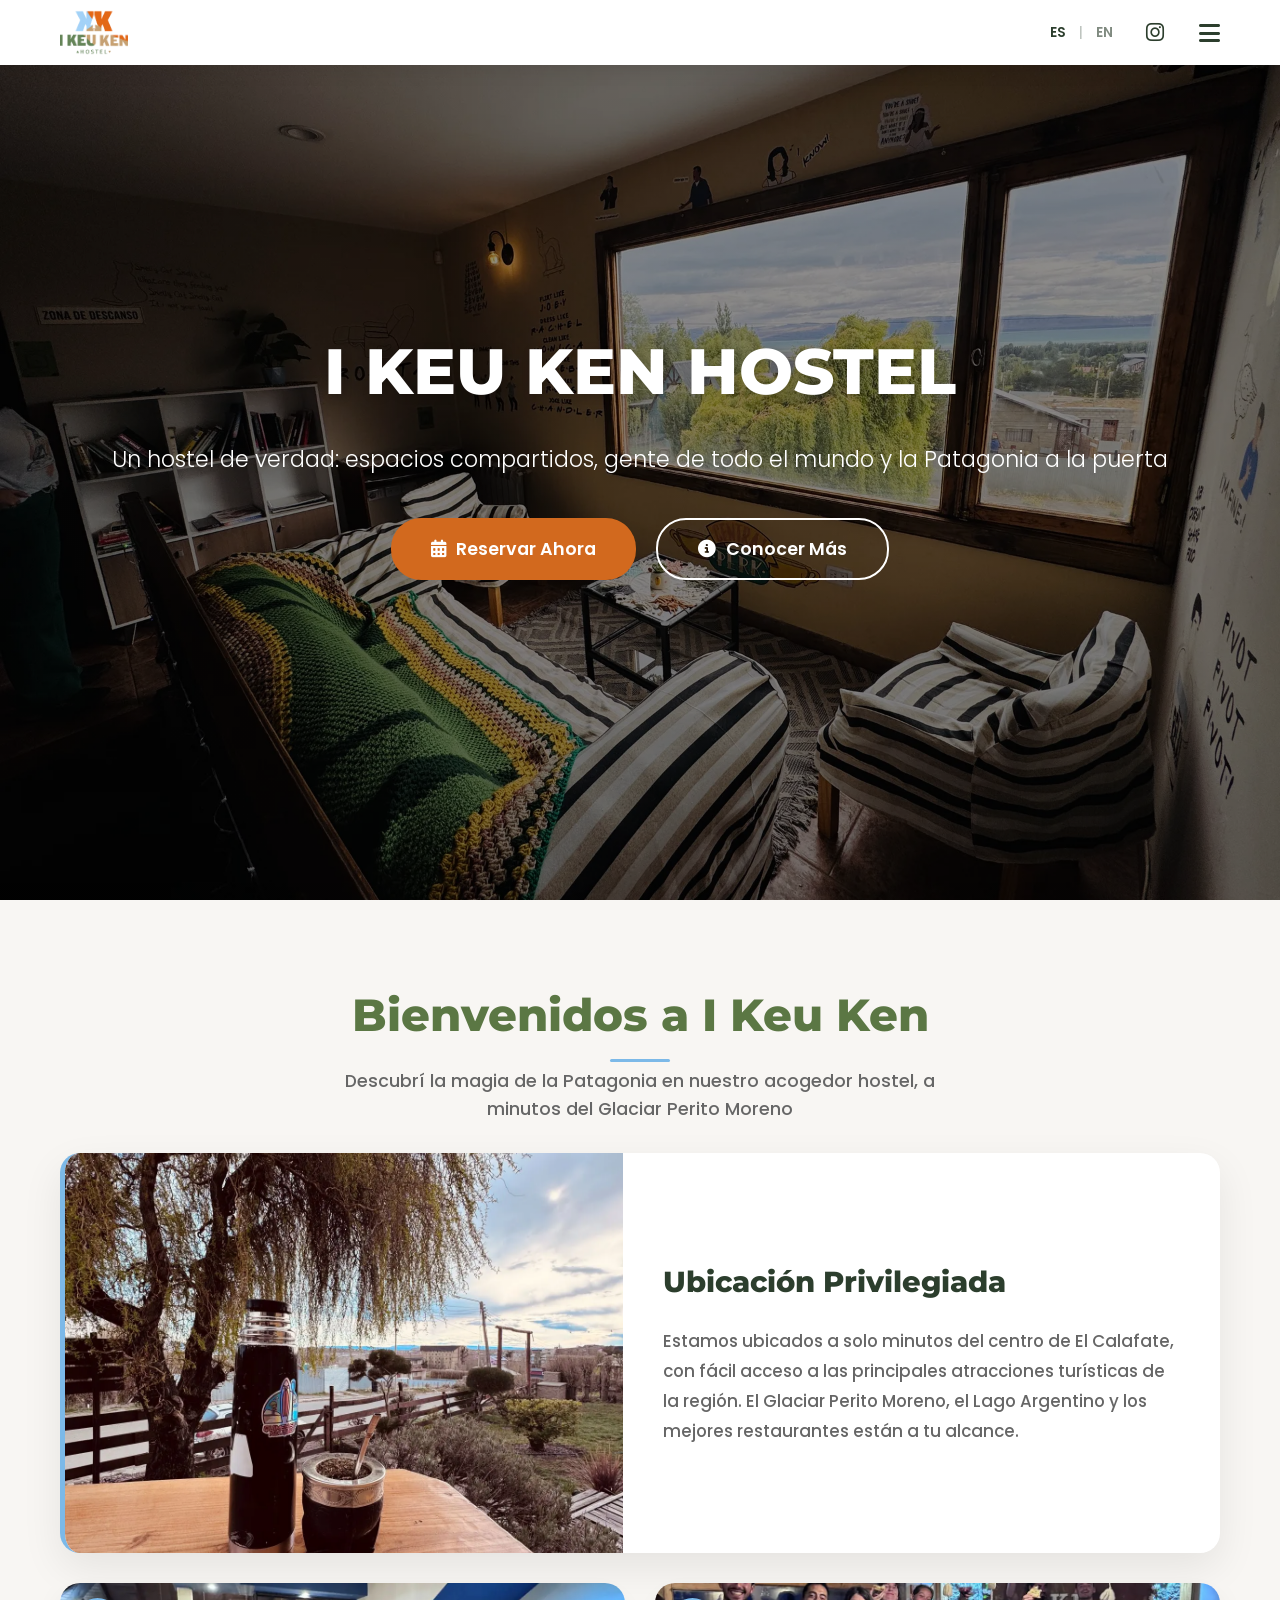
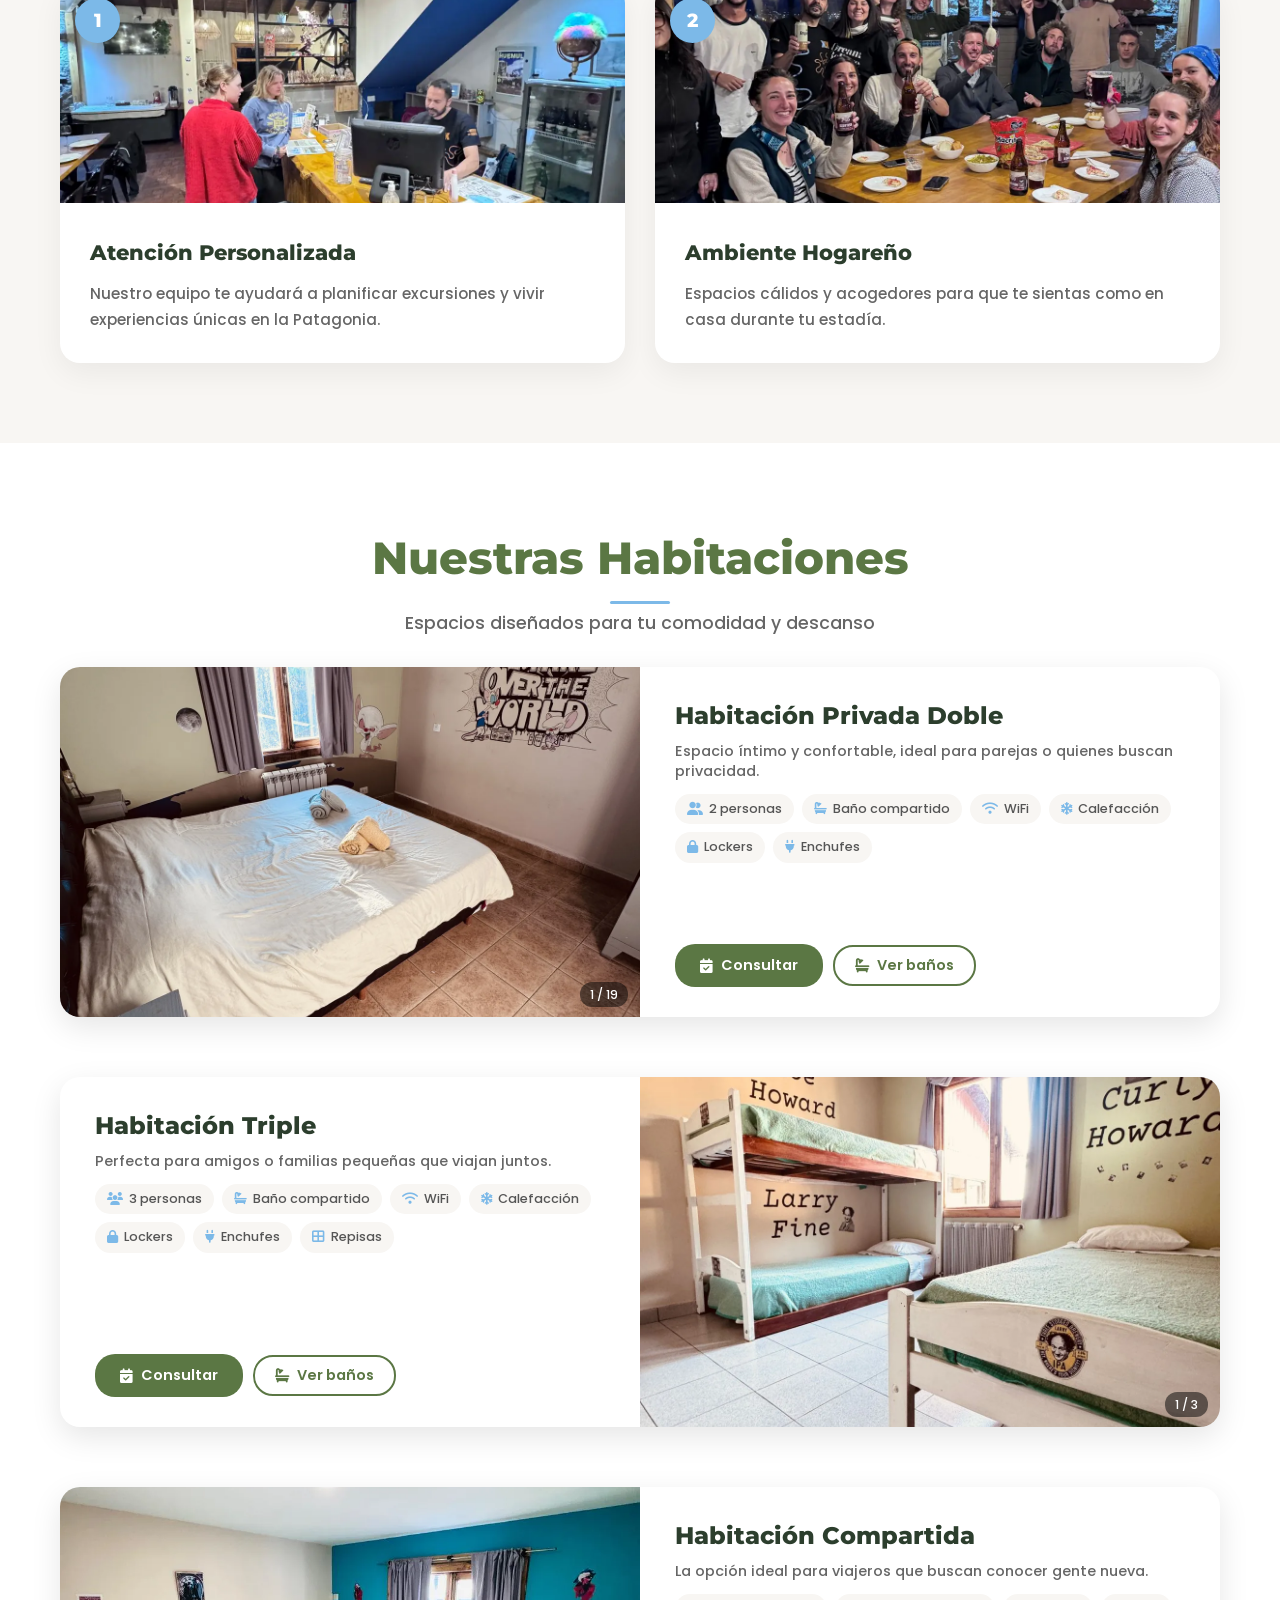
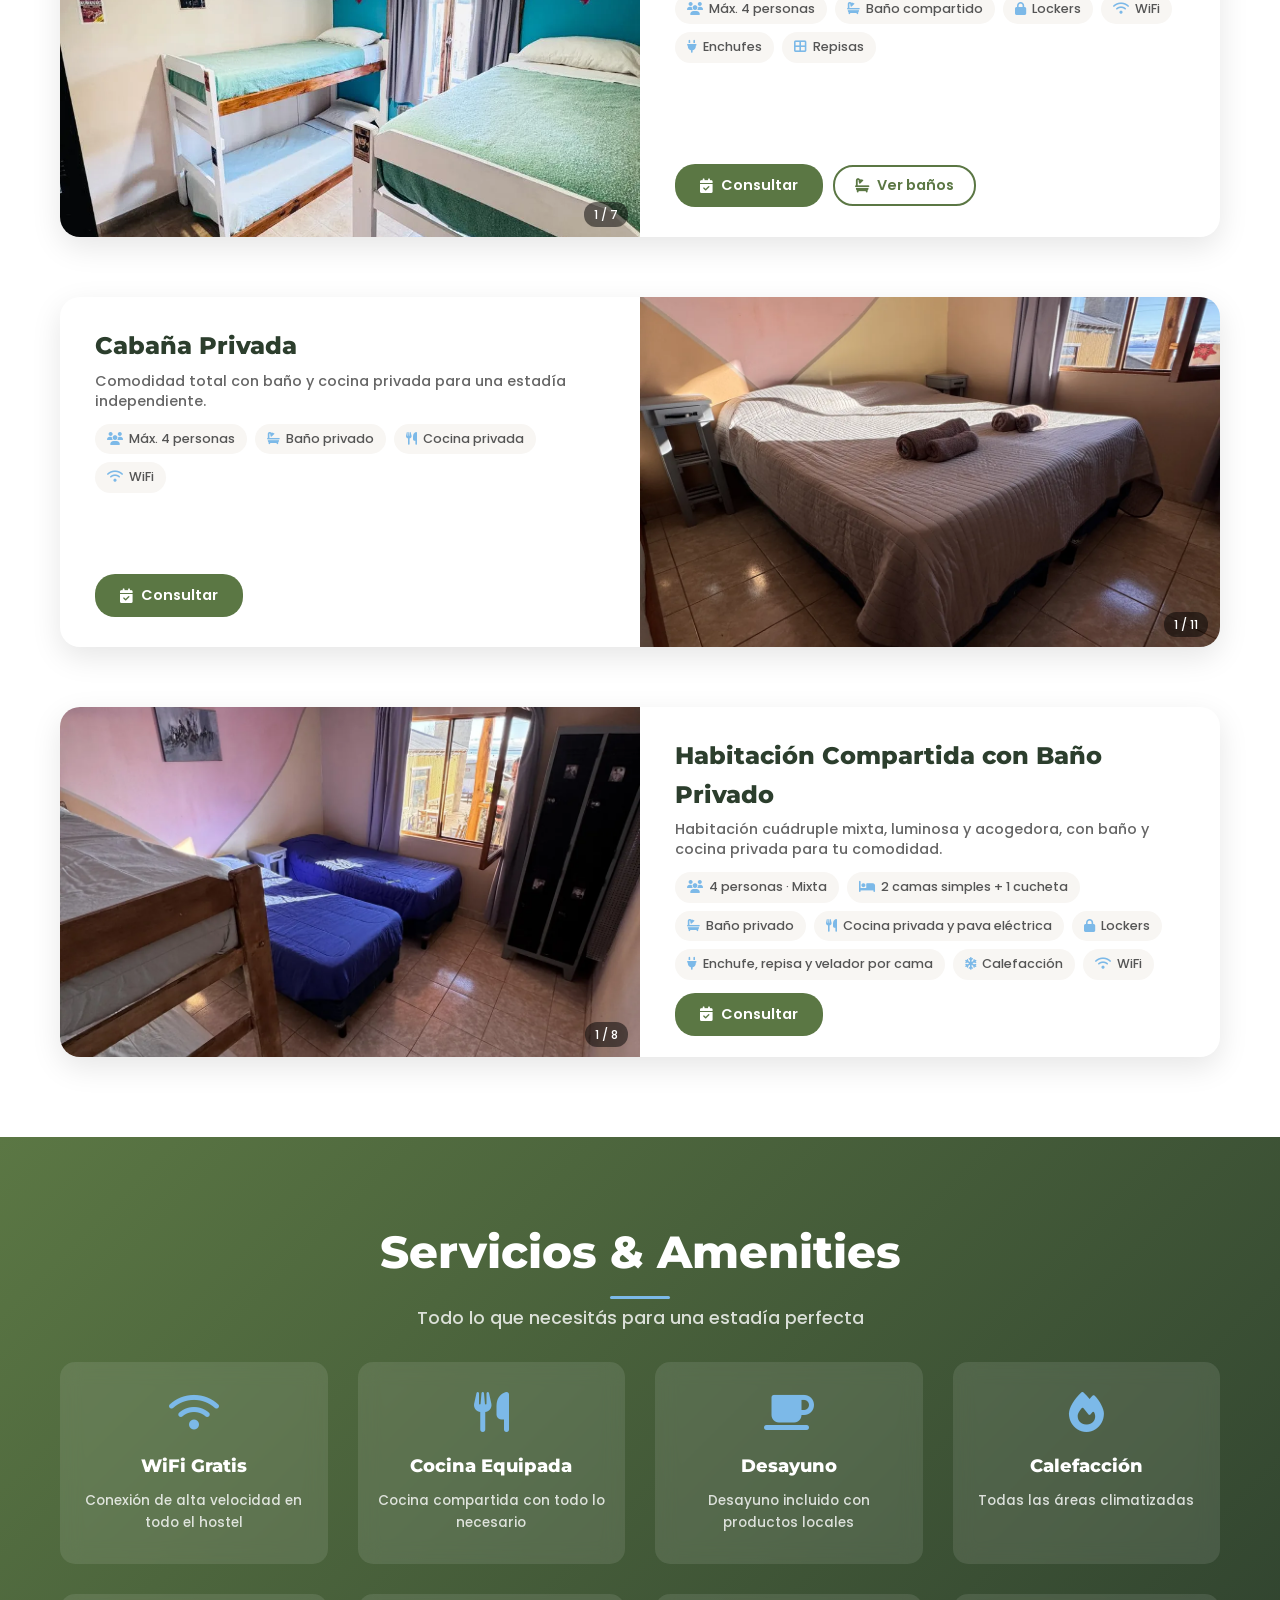
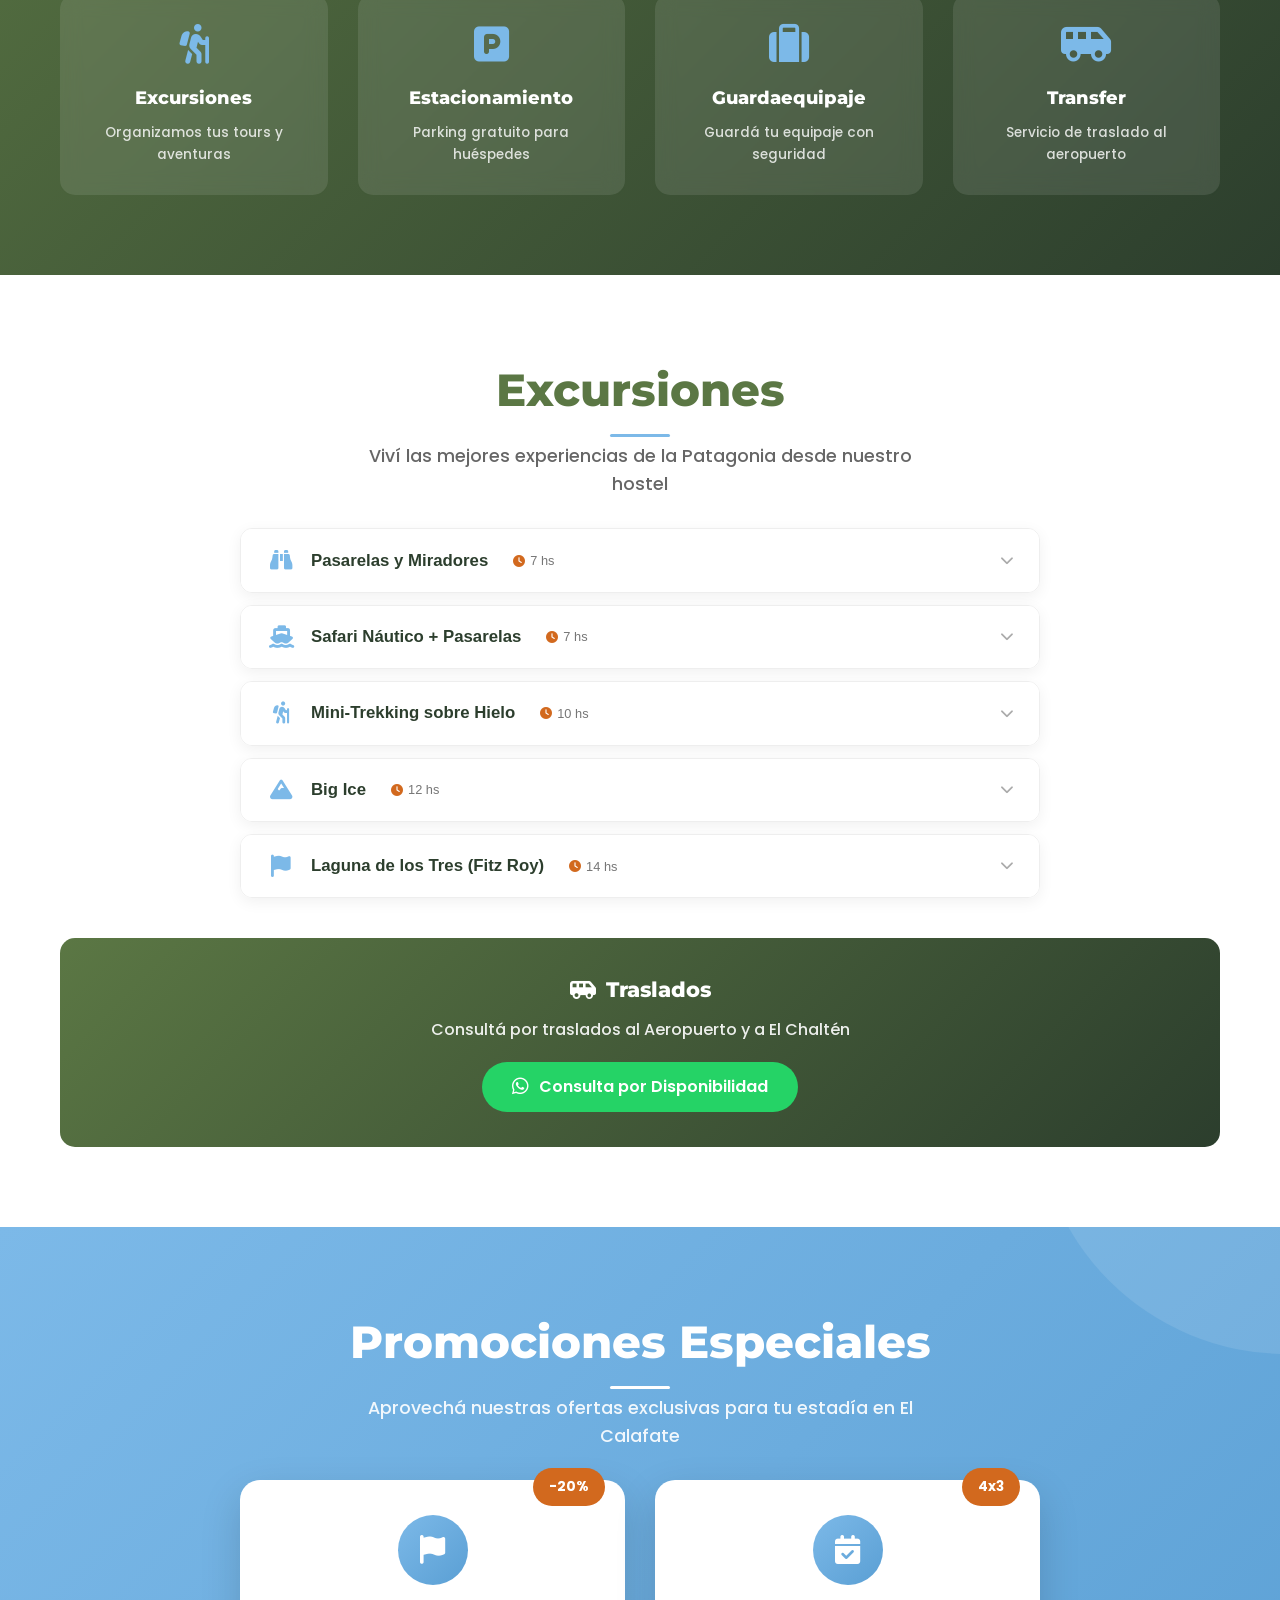
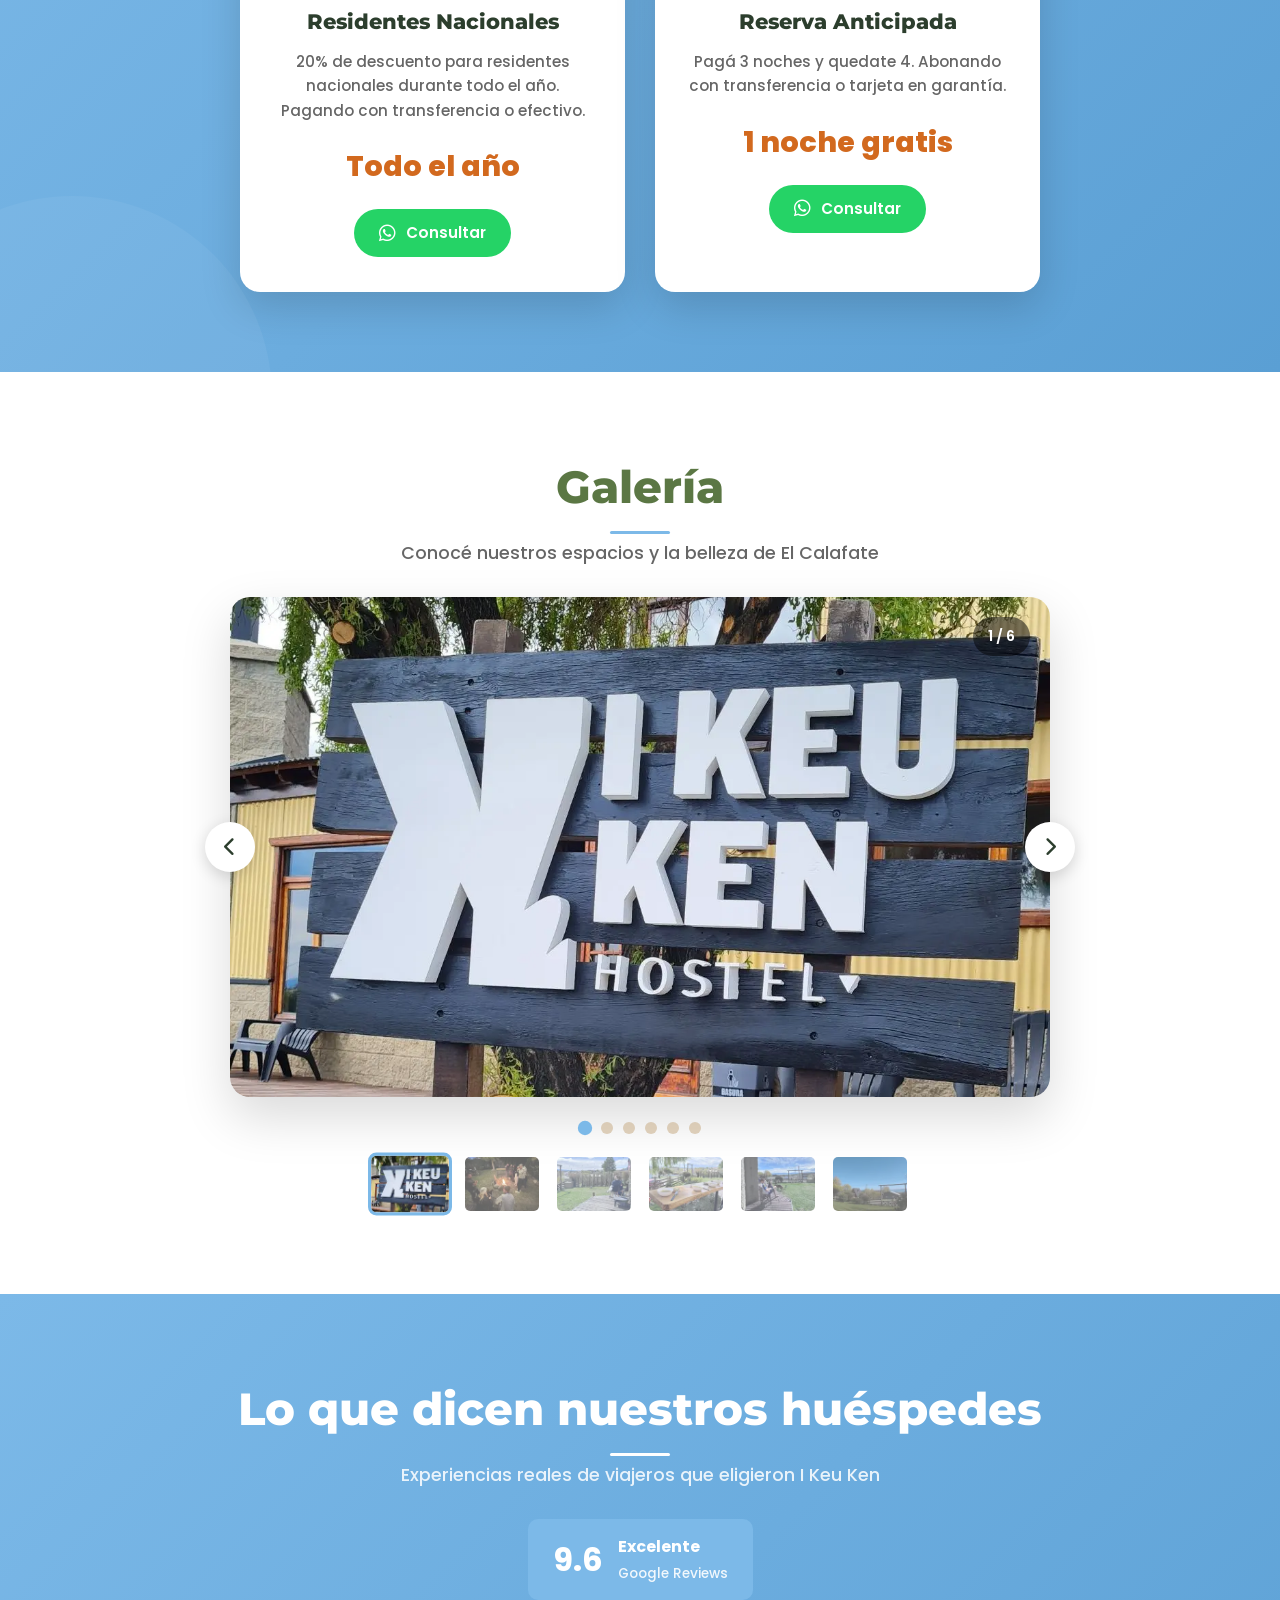
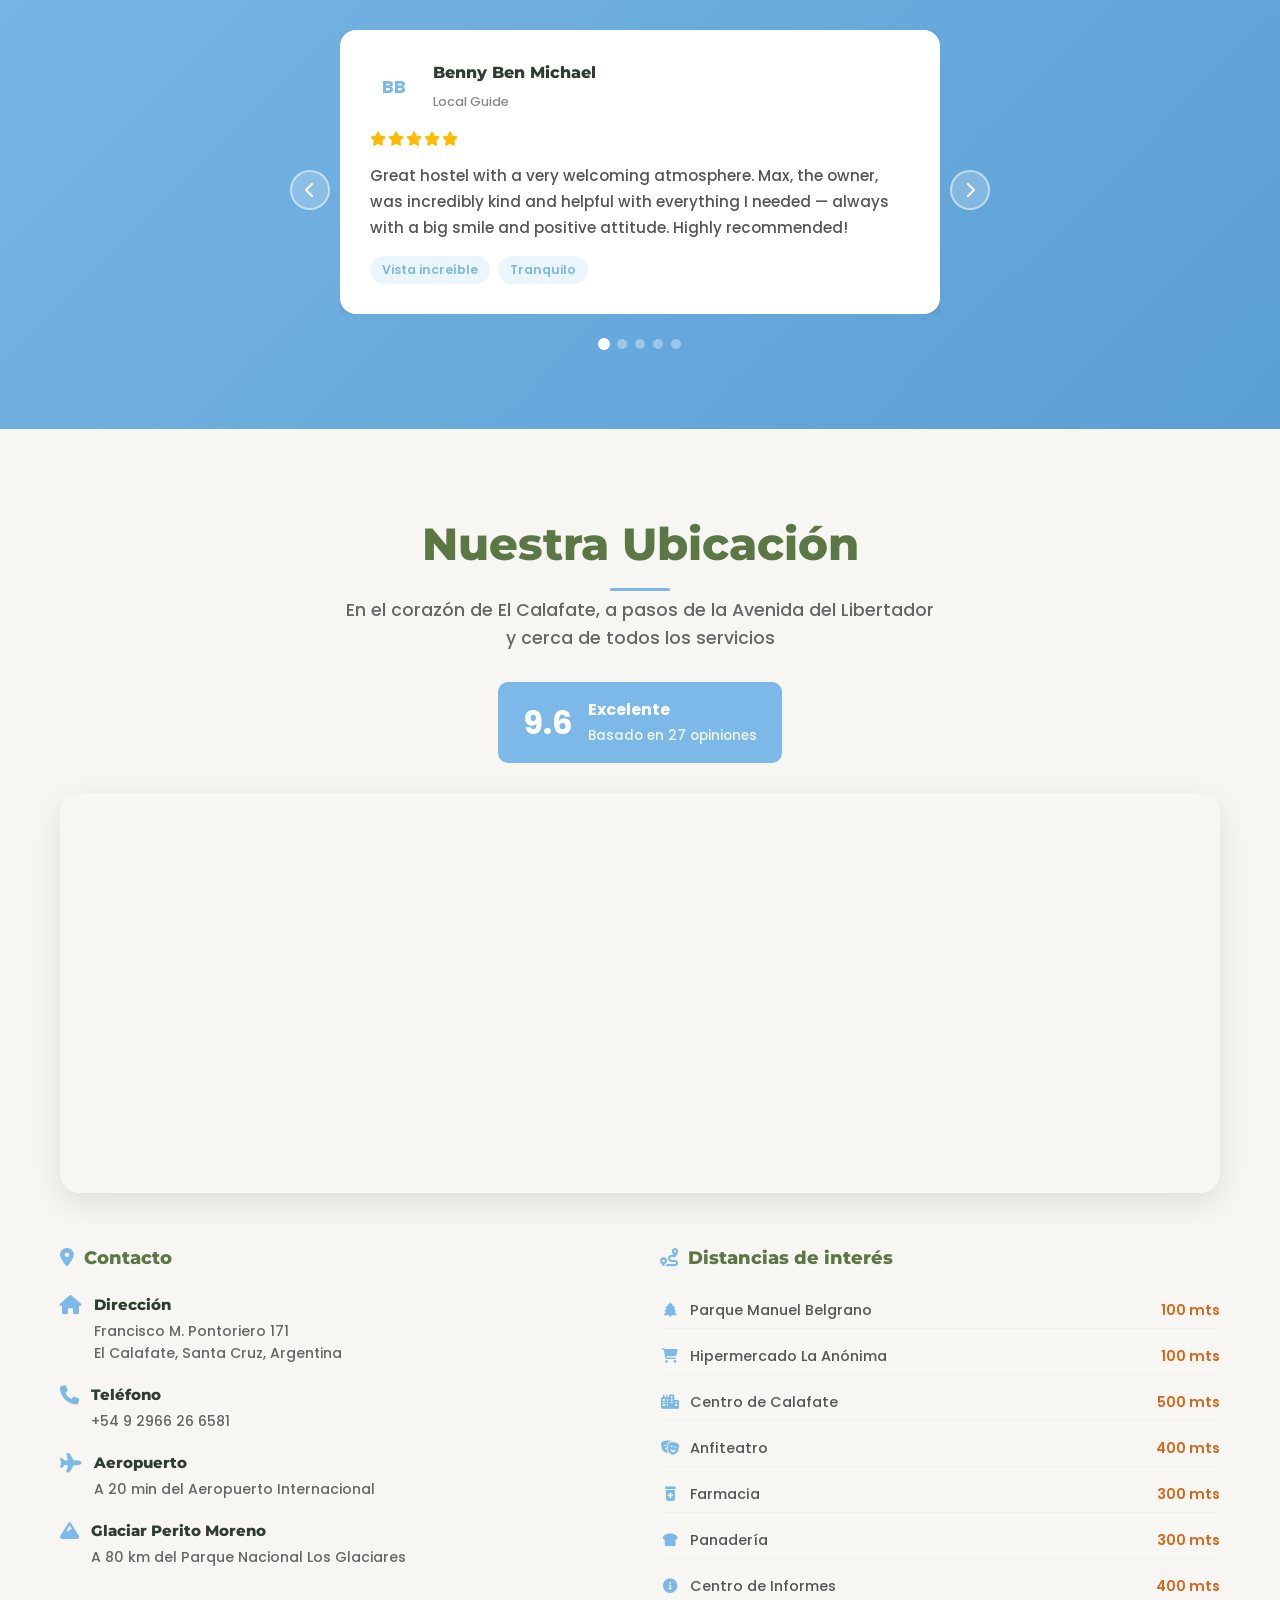
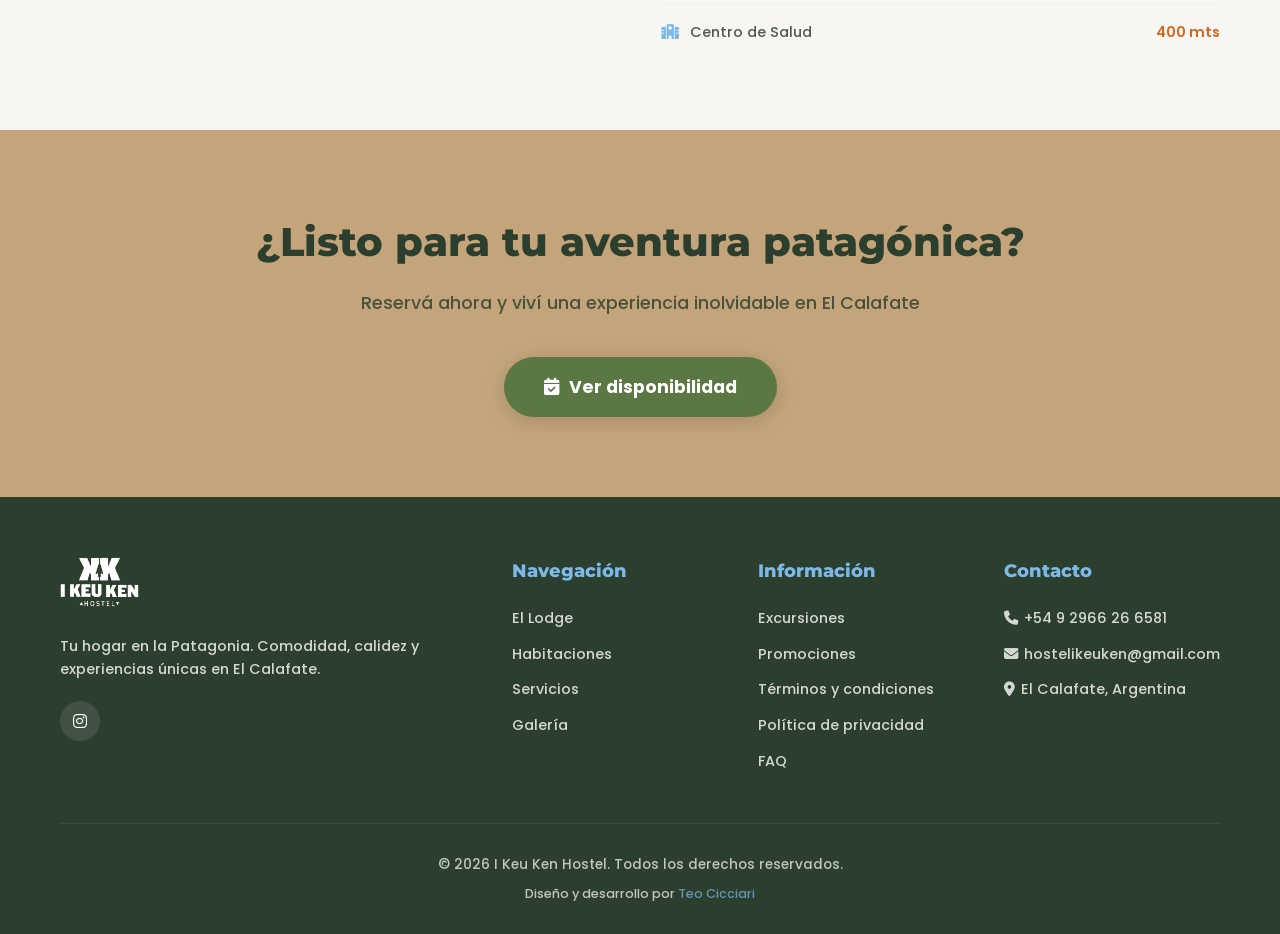
==== index.html @ 67adaf53 "Completar el informe de octubre con los números reales La medición arrancó el 17/10: 200 páginas vis" ====
﻿<!DOCTYPE html>
<html lang="es">
<head>
    <meta charset="UTF-8">
    <meta name="viewport" content="width=device-width, initial-scale=1.0">
    <title>I Keu Ken Hostel | El Calafate, Patagonia</title>
    <meta name="description" content="Hostel en El Calafate con habitaciones y baños compartidos. Comodidad, calidez y gente de todo el mundo en la Patagonia Argentina.">
    <link rel="icon" type="image/png" href="image_webp/favicon.png">

    <!-- Open Graph -->
    <meta property="og:type" content="website">
    <meta property="og:title" content="I Keu Ken Hostel | El Calafate, Patagonia">
    <meta property="og:description" content="Hostel con habitaciones y baños compartidos en El Calafate. Comodidad, calidez y gente de todo el mundo.">
    <meta property="og:image" content="image_webp/home.webp">
    <meta property="og:url" content="https://ikeuken.com.ar">
    <meta property="og:locale" content="es_AR">
    <meta property="og:locale:alternate" content="en_US">
    <meta property="og:site_name" content="I Keu Ken Hostel">

    <!-- Canonical & Hreflang -->
    <link rel="canonical" href="https://ikeuken.com.ar">
    <link rel="alternate" hreflang="es" href="https://ikeuken.com.ar">
    <link rel="alternate" hreflang="en" href="https://ikeuken.com.ar">
    <link rel="alternate" hreflang="x-default" href="https://ikeuken.com.ar">

    <!-- Twitter Card -->
    <meta name="twitter:card" content="summary_large_image">
    <meta name="twitter:title" content="I Keu Ken Hostel | El Calafate, Patagonia">
    <meta name="twitter:description" content="Hostel con habitaciones y baños compartidos en El Calafate. Comodidad, calidez y gente de todo el mundo.">
    <meta name="twitter:image" content="image_webp/home.webp">

    <!-- Font Awesome (subset) -->
    <link rel="stylesheet" href="fontawesome-subset.css">

    <!-- Google Fonts -->
    <link rel="preconnect" href="https://fonts.googleapis.com">
    <link rel="preconnect" href="https://fonts.gstatic.com" crossorigin>
    <link rel="preload" href="https://fonts.googleapis.com/css2?family=Montserrat:wght@700;800&family=Poppins:wght@300;400;500;600;700;800&display=swap" as="style">
    <link href="https://fonts.googleapis.com/css2?family=Montserrat:wght@700;800&family=Poppins:wght@300;400;500;600;700;800&display=swap" rel="stylesheet">

    <link rel="stylesheet" href="styles.css">

    <!-- Preload hero image -->
    <link rel="preload" href="image_webp/home.webp" as="image" type="image/webp">

    <!-- Structured Data -->
    <script type="application/ld+json">
    {
        "@context": "https://schema.org",
        "@type": "Hostel",
        "@id": "https://ikeuken.com.ar/#hostel",
        "name": "I Keu Ken Hostel",
        "description": "Hostel en El Calafate con habitaciones y baños compartidos. Comodidad, calidez y gente de todo el mundo en la Patagonia Argentina.",
        "url": "https://ikeuken.com.ar",
        "telephone": "+5492966266581",
        "email": "hostelikeuken@gmail.com",
        "address": {
            "@type": "PostalAddress",
            "streetAddress": "Francisco M. Pontoriero 171",
            "addressLocality": "El Calafate",
            "addressRegion": "Santa Cruz",
            "addressCountry": "AR"
        },
        "geo": {
            "@type": "GeoCoordinates",
            "latitude": -50.3447837,
            "longitude": -72.2666505
        },
        "aggregateRating": {
            "@type": "AggregateRating",
            "ratingValue": "9.6",
            "bestRating": "10",
            "ratingCount": "150"
        },
        "image": [
            "image_webp/home.webp",
            "image_webp/galeria/1.webp",
            "image_webp/galeria/2.webp"
        ],
        "amenityFeature": [
            {"@type": "LocationFeatureSpecification", "name": "WiFi", "value": true},
            {"@type": "LocationFeatureSpecification", "name": "Cocina", "value": true},
            {"@type": "LocationFeatureSpecification", "name": "Desayuno", "value": true},
            {"@type": "LocationFeatureSpecification", "name": "Calefacción", "value": true},
            {"@type": "LocationFeatureSpecification", "name": "Estacionamiento", "value": true}
        ],
        "sameAs": [
            "https://www.instagram.com/hostelikeuken/"
        ],
        "checkinTime": "14:00",
        "checkoutTime": "10:00",
        "currenciesAccepted": "ARS, USD",
        "paymentAccepted": "Cash, Credit Card, Bank Transfer"
    }
    </script>
</head>
<body>
    <!-- Header -->
    <header>
        <nav>
            <div class="container">
                <a href="#" class="logo">
                    <img src="image_webp/logo-header.webp" alt="I Keu Ken Hostel">
                </a>
                <ul class="nav-links">
                    <li><a href="#about" data-i18n="nav.lodge">El Lodge</a></li>
                    <li><a href="#rooms" data-i18n="nav.rooms">Habitaciones</a></li>
                    <li><a href="#services" data-i18n="nav.services">Servicios</a></li>
                    <li><a href="#excursiones" data-i18n="nav.excursions">Excursiones</a></li>
                    <li><a href="#promotions" data-i18n="nav.promos">Promos</a></li>
                    <li><a href="#gallery" data-i18n="nav.gallery">Galería</a></li>
                    <li><a href="#reviews" data-i18n="nav.reviews">Reseñas</a></li>
                    <li><a href="#location" data-i18n="nav.location">Ubicación</a></li>
                </ul>
                <div class="lang-selector">
                    <button class="lang-btn active" data-lang="es" aria-label="Ver el sitio en español">
                        <span>ES</span>
                    </button>
                    <span class="lang-divider">|</span>
                    <button class="lang-btn" data-lang="en" aria-label="View the site in English">
                        <span>EN</span>
                    </button>
                </div>
                <a href="https://www.instagram.com/hostelikeuken/" target="_blank" rel="noopener noreferrer" class="nav-instagram" aria-label="Instagram (se abre en nueva ventana)" data-i18n-aria="aria.instagram">
                    <i class="fab fa-instagram"></i>
                </a>
                <a href="#booking" class="btn-reservar" data-i18n-html="nav.book">
                    <i class="fas fa-calendar-check"></i> Reservar
                </a>
                <button class="menu-toggle" aria-label="Abrir menú" aria-expanded="false" data-i18n-aria="aria.openMenu">
                    <i class="fas fa-bars"></i>
                </button>
            </div>
        </nav>
    </header>

    <!-- Mobile Menu -->
    <div class="mobile-menu-overlay"></div>
    <div class="mobile-menu">
        <button class="mobile-menu-close" aria-label="Cerrar menú" data-i18n-aria="aria.closeMenu">
            <i class="fas fa-times"></i>
        </button>
        <ul class="nav-links">
            <li><a href="#about" data-i18n-html="nav.lodge"><i class="fas fa-home"></i> El Lodge</a></li>
            <li><a href="#rooms" data-i18n-html="nav.rooms"><i class="fas fa-bed"></i> Habitaciones</a></li>
            <li><a href="#services" data-i18n-html="nav.services"><i class="fas fa-concierge-bell"></i> Servicios</a></li>
            <li><a href="#excursiones" data-i18n-html="nav.excursions"><i class="fas fa-hiking"></i> Excursiones</a></li>
            <li><a href="#promotions" data-i18n-html="nav.promos"><i class="fas fa-tag"></i> Promos</a></li>
            <li><a href="#gallery" data-i18n-html="nav.gallery"><i class="fas fa-images"></i> Galería</a></li>
            <li><a href="#reviews" data-i18n-html="nav.reviews"><i class="fas fa-star"></i> Reseñas</a></li>
            <li><a href="#location" data-i18n-html="nav.location"><i class="fas fa-map-marker-alt"></i> Ubicación</a></li>
        </ul>
    </div>

    <main>
    <!-- Hero Section -->
    <section class="hero">
        <div class="hero-content">
            <h1>I KEU KEN HOSTEL</h1>
            <p data-i18n="hero.subtitle">Un hostel de verdad: espacios compartidos, gente de todo el mundo y la Patagonia a la puerta</p>
            <div class="hero-buttons">
                <a href="#booking" class="btn-primary" data-i18n-html="hero.bookNow">
                    <i class="fas fa-calendar-alt"></i> Reservar Ahora
                </a>
                <a href="#about" class="btn-secondary" data-i18n-html="hero.learnMore">
                    <i class="fas fa-info-circle"></i> Conocer Más
                </a>
            </div>
        </div>
    </section>

    <!-- About Section -->
    <section id="about" class="about">
        <div class="container">
            <div class="section-title">
                <h2 data-i18n="about.title">Bienvenidos a I Keu Ken</h2>
                <p data-i18n="about.subtitle">Descubrí la magia de la Patagonia en nuestro acogedor hostel, a minutos del Glaciar Perito Moreno</p>
            </div>
            <div class="about-grid">
                <!-- Tarjeta principal destacada -->
                <div class="about-card featured">
                    <div class="about-image">
                        <img loading="lazy" src="image_webp/about/paisaje.webp" alt="Ubicación Privilegiada">
                    </div>
                    <div class="about-text">
                        <h3 data-i18n="about.location.title">Ubicación Privilegiada</h3>
                        <p data-i18n="about.location.text">Estamos ubicados a solo minutos del centro de El Calafate, con fácil acceso a las principales atracciones turísticas de la región. El Glaciar Perito Moreno, el Lago Argentino y los mejores restaurantes están a tu alcance.</p>
                    </div>
                </div>

                <!-- Tarjetas secundarias -->
                <div class="about-secondary">
                    <div class="about-card">
                        <div class="about-image">
                            <span class="about-number">1</span>
                            <img loading="lazy" src="image_webp/about/atencion.webp" alt="Atención Personalizada">
                        </div>
                        <div class="about-text">
                            <h3 data-i18n="about.service.title">Atención Personalizada</h3>
                            <p data-i18n="about.service.text">Nuestro equipo te ayudará a planificar excursiones y vivir experiencias únicas en la Patagonia.</p>
                        </div>
                    </div>
                    <div class="about-card">
                        <div class="about-image">
                            <span class="about-number">2</span>
                            <img loading="lazy" src="image_webp/about/ambiente.webp" alt="Ambiente Hogareño">
                        </div>
                        <div class="about-text">
                            <h3 data-i18n="about.vibe.title">Ambiente Hogareño</h3>
                            <p data-i18n="about.vibe.text">Espacios cálidos y acogedores para que te sientas como en casa durante tu estadía.</p>
                        </div>
                    </div>
                </div>
            </div>
        </div>
    </section>

    <!-- Rooms Section -->
    <section id="rooms" class="rooms">
        <div class="container">
            <div class="section-title">
                <h2 data-i18n="rooms.title">Nuestras Habitaciones</h2>
                <p data-i18n="rooms.subtitle">Espacios diseñados para tu comodidad y descanso</p>
            </div>
            <div class="rooms-grid">
                <div class="room-card">
                    <div class="room-carousel">
                        <div class="room-slide active"><img loading="lazy" src="image_webp/Habitaciones/privada/1.webp" alt="Habitación Privada Doble - foto 1 de 19"></div>
                        <div class="room-slide"><img data-src="image_webp/Habitaciones/privada/2.webp" alt="Habitación Privada Doble - foto 2 de 19"></div>
                        <div class="room-slide"><img data-src="image_webp/Habitaciones/privada/3.webp" alt="Habitación Privada Doble - foto 3 de 19"></div>
                        <div class="room-slide"><img data-src="image_webp/Habitaciones/privada/4.webp" alt="Habitación Privada Doble - foto 4 de 19"></div>
                        <div class="room-slide"><img data-src="image_webp/Habitaciones/privada/5.webp" alt="Habitación Privada Doble - foto 5 de 19"></div>
                        <div class="room-slide"><img data-src="image_webp/Habitaciones/privada/6.webp" alt="Habitación Privada Doble - foto 6 de 19"></div>
                        <div class="room-slide"><img data-src="image_webp/Habitaciones/privada/7.webp" alt="Habitación Privada Doble - foto 7 de 19"></div>
                        <div class="room-slide"><img data-src="image_webp/Habitaciones/privada/8.webp" alt="Habitación Privada Doble - foto 8 de 19"></div>
                        <div class="room-slide"><img data-src="image_webp/Habitaciones/privada/9.webp" alt="Habitación Privada Doble - foto 9 de 19"></div>
                        <div class="room-slide"><img data-src="image_webp/Habitaciones/privada/10.webp" alt="Habitación Privada Doble - foto 10 de 19"></div>
                        <div class="room-slide"><img data-src="image_webp/Habitaciones/privada/11.webp" alt="Habitación Privada Doble - foto 11 de 19"></div>
                        <div class="room-slide"><img data-src="image_webp/Habitaciones/privada/12.webp" alt="Habitación Privada Doble - foto 12 de 19"></div>
                        <div class="room-slide"><img data-src="image_webp/Habitaciones/privada/13.webp" alt="Habitación Privada Doble - foto 13 de 19"></div>
                        <div class="room-slide"><img data-src="image_webp/Habitaciones/privada/14.webp" alt="Habitación Privada Doble - foto 14 de 19"></div>
                        <div class="room-slide"><img data-src="image_webp/Habitaciones/privada/15.webp" alt="Habitación Privada Doble - foto 15 de 19"></div>
                        <div class="room-slide"><img data-src="image_webp/Habitaciones/privada/16.webp" alt="Habitación Privada Doble - foto 16 de 19"></div>
                        <div class="room-slide"><img data-src="image_webp/Habitaciones/privada/17.webp" alt="Habitación Privada Doble - foto 17 de 19"></div>
                        <div class="room-slide"><img data-src="image_webp/Habitaciones/privada/18.webp" alt="Habitación Privada Doble - foto 18 de 19"></div>
                        <div class="room-slide"><img data-src="image_webp/Habitaciones/privada/19.webp" alt="Habitación Privada Doble - foto 19 de 19"></div>
                        <button class="room-carousel-btn prev" aria-label="Anterior" data-i18n-aria="aria.prev"><i class="fas fa-chevron-left"></i></button>
                        <button class="room-carousel-btn next" aria-label="Siguiente" data-i18n-aria="aria.next"><i class="fas fa-chevron-right"></i></button>
                        <span class="room-counter"></span>
                    </div>
                    <div class="room-content">
                        <h3 data-i18n="rooms.private.name">Habitación Privada Doble</h3>
                        <p class="room-description" data-i18n="rooms.private.desc">Espacio íntimo y confortable, ideal para parejas o quienes buscan privacidad.</p>
                        <div class="room-features">
                            <span data-i18n-html="rooms.feature.2pax"><i class="fas fa-user-friends"></i> 2 personas</span>
                            <span data-i18n-html="rooms.feature.sharedBath"><i class="fas fa-bath"></i> Baño compartido</span>
                            <span data-i18n-html="rooms.feature.wifi"><i class="fas fa-wifi"></i> WiFi</span>
                            <span data-i18n-html="rooms.feature.heating"><i class="fas fa-snowflake"></i> Calefacción</span>
                            <span data-i18n-html="rooms.feature.lockers"><i class="fas fa-lock"></i> Lockers</span>
                            <span data-i18n-html="rooms.feature.outlets"><i class="fas fa-plug"></i> Enchufes</span>
                        </div>
                        <div class="room-cta">
                            <a href="#booking" class="btn-ver" data-room="private" data-i18n-html="btn.inquire"><i class="fas fa-calendar-check"></i> Consultar</a>
                            <button class="btn-banos" id="openBanosModal" data-i18n-html="btn.seeBaths"><i class="fas fa-bath"></i> Ver baños</button>
                        </div>
                    </div>
                </div>
                <div class="room-card reverse">
                    <div class="room-carousel">
                        <div class="room-slide active"><img loading="lazy" src="image_webp/Habitaciones/triple/1.webp" alt="Habitación Triple - foto 1 de 3"></div>
                        <div class="room-slide"><img data-src="image_webp/Habitaciones/triple/2.webp" alt="Habitación Triple - foto 2 de 3"></div>
                        <div class="room-slide"><img data-src="image_webp/Habitaciones/triple/3.webp" alt="Habitación Triple - foto 3 de 3"></div>
                        <button class="room-carousel-btn prev" aria-label="Anterior" data-i18n-aria="aria.prev"><i class="fas fa-chevron-left"></i></button>
                        <button class="room-carousel-btn next" aria-label="Siguiente" data-i18n-aria="aria.next"><i class="fas fa-chevron-right"></i></button>
                        <span class="room-counter"></span>
                    </div>
                    <div class="room-content">
                        <h3 data-i18n="rooms.triple.name">Habitación Triple</h3>
                        <p class="room-description" data-i18n="rooms.triple.desc">Perfecta para amigos o familias pequeñas que viajan juntos.</p>
                        <div class="room-features">
                            <span data-i18n-html="rooms.feature.3pax"><i class="fas fa-users"></i> 3 personas</span>
                            <span data-i18n-html="rooms.feature.sharedBath"><i class="fas fa-bath"></i> Baño compartido</span>
                            <span data-i18n-html="rooms.feature.wifi"><i class="fas fa-wifi"></i> WiFi</span>
                            <span data-i18n-html="rooms.feature.heating"><i class="fas fa-snowflake"></i> Calefacción</span>
                            <span data-i18n-html="rooms.feature.lockers"><i class="fas fa-lock"></i> Lockers</span>
                            <span data-i18n-html="rooms.feature.outlets"><i class="fas fa-plug"></i> Enchufes</span>
                            <span data-i18n-html="rooms.feature.shelves"><i class="fas fa-th-large"></i> Repisas</span>
                        </div>
                        <div class="room-cta">
                            <a href="#booking" class="btn-ver" data-room="triple" data-i18n-html="btn.inquire"><i class="fas fa-calendar-check"></i> Consultar</a>
                            <button class="btn-banos" data-i18n-html="btn.seeBaths"><i class="fas fa-bath"></i> Ver baños</button>
                        </div>
                    </div>
                </div>
                <div class="room-card">
                    <div class="room-carousel">
                        <div class="room-slide active"><img loading="lazy" src="image_webp/Habitaciones/compartida/1.webp" alt="Habitación Compartida - foto 1 de 7"></div>
                        <div class="room-slide"><img data-src="image_webp/Habitaciones/compartida/2.webp" alt="Habitación Compartida - foto 2 de 7"></div>
                        <div class="room-slide"><img data-src="image_webp/Habitaciones/compartida/3.webp" alt="Habitación Compartida - foto 3 de 7"></div>
                        <div class="room-slide"><img data-src="image_webp/Habitaciones/compartida/4.webp" alt="Habitación Compartida - foto 4 de 7"></div>
                        <div class="room-slide"><img data-src="image_webp/Habitaciones/compartida/5.webp" alt="Habitación Compartida - foto 5 de 7"></div>
                        <div class="room-slide"><img data-src="image_webp/Habitaciones/compartida/6.webp" alt="Habitación Compartida - foto 6 de 7"></div>
                        <div class="room-slide"><img data-src="image_webp/Habitaciones/compartida/7.webp" alt="Habitación Compartida - foto 7 de 7"></div>
                        <button class="room-carousel-btn prev" aria-label="Anterior" data-i18n-aria="aria.prev"><i class="fas fa-chevron-left"></i></button>
                        <button class="room-carousel-btn next" aria-label="Siguiente" data-i18n-aria="aria.next"><i class="fas fa-chevron-right"></i></button>
                        <span class="room-counter"></span>
                    </div>
                    <div class="room-content">
                        <h3 data-i18n="rooms.shared.name">Habitación Compartida</h3>
                        <p class="room-description" data-i18n="rooms.shared.desc">La opción ideal para viajeros que buscan conocer gente nueva.</p>
                        <div class="room-features">
                            <span data-i18n-html="rooms.feature.max4"><i class="fas fa-users"></i> Máx. 4 personas</span>
                            <span data-i18n-html="rooms.feature.sharedBath"><i class="fas fa-bath"></i> Baño compartido</span>
                            <span data-i18n-html="rooms.feature.lockers"><i class="fas fa-lock"></i> Lockers</span>
                            <span data-i18n-html="rooms.feature.wifi"><i class="fas fa-wifi"></i> WiFi</span>
                            <span data-i18n-html="rooms.feature.outlets"><i class="fas fa-plug"></i> Enchufes</span>
                            <span data-i18n-html="rooms.feature.shelves"><i class="fas fa-th-large"></i> Repisas</span>
                        </div>
                        <div class="room-cta">
                            <a href="#booking" class="btn-ver" data-room="shared" data-i18n-html="btn.inquire"><i class="fas fa-calendar-check"></i> Consultar</a>
                            <button class="btn-banos" data-i18n-html="btn.seeBaths"><i class="fas fa-bath"></i> Ver baños</button>
                        </div>
                    </div>
                </div>
                <div class="room-card reverse">
                    <div class="room-carousel">
                        <div class="room-slide active"><img loading="lazy" src="image_webp/Habitaciones/suite/1.webp" alt="Cabaña Privada - foto 1 de 11"></div>
                        <div class="room-slide"><img data-src="image_webp/Habitaciones/suite/2.webp" alt="Cabaña Privada - foto 2 de 11"></div>
                        <div class="room-slide"><img data-src="image_webp/Habitaciones/suite/3.webp" alt="Cabaña Privada - foto 3 de 11"></div>
                        <div class="room-slide"><img data-src="image_webp/Habitaciones/suite/4.webp" alt="Cabaña Privada - foto 4 de 11"></div>
                        <div class="room-slide"><img data-src="image_webp/Habitaciones/suite/5.webp" alt="Cabaña Privada - foto 5 de 11"></div>
                        <div class="room-slide"><img data-src="image_webp/Habitaciones/suite/6.webp" alt="Cabaña Privada - foto 6 de 11"></div>
                        <div class="room-slide"><img data-src="image_webp/Habitaciones/suite/7.webp" alt="Cabaña Privada - foto 7 de 11"></div>
                        <div class="room-slide"><img data-src="image_webp/Habitaciones/suite/8.webp" alt="Cabaña Privada - foto 8 de 11"></div>
                        <div class="room-slide"><img data-src="image_webp/Habitaciones/suite/9.webp" alt="Cabaña Privada - foto 9 de 11"></div>
                        <div class="room-slide"><img data-src="image_webp/Habitaciones/suite/10.webp" alt="Cabaña Privada - foto 10 de 11"></div>
                        <div class="room-slide"><img data-src="image_webp/Habitaciones/suite/11.webp" alt="Cabaña Privada - foto 11 de 11"></div>
                        <button class="room-carousel-btn prev" aria-label="Anterior" data-i18n-aria="aria.prev"><i class="fas fa-chevron-left"></i></button>
                        <button class="room-carousel-btn next" aria-label="Siguiente" data-i18n-aria="aria.next"><i class="fas fa-chevron-right"></i></button>
                        <span class="room-counter"></span>
                    </div>
                    <div class="room-content">
                        <h3 data-i18n="rooms.family.name">Cabaña Privada</h3>
                        <p class="room-description" data-i18n="rooms.family.desc">Comodidad total con baño y cocina privada para una estadía independiente.</p>
                        <div class="room-features">
                            <span data-i18n-html="rooms.feature.max4"><i class="fas fa-users"></i> Máx. 4 personas</span>
                            <span data-i18n-html="rooms.feature.bathroom"><i class="fas fa-bath"></i> Baño privado</span>
                            <span data-i18n-html="rooms.feature.kitchen"><i class="fas fa-utensils"></i> Cocina privada</span>
                            <span data-i18n-html="rooms.feature.wifi"><i class="fas fa-wifi"></i> WiFi</span>
                        </div>
                        <div class="room-cta">
                            <a href="#booking" class="btn-ver" data-room="family" data-i18n-html="btn.inquire"><i class="fas fa-calendar-check"></i> Consultar</a>
                        </div>
                    </div>
                </div>
                <div class="room-card">
                    <div class="room-carousel">
                        <div class="room-slide active"><img loading="lazy" src="image_webp/Habitaciones/compartida-bano-privado/1.webp" alt="Habitación Compartida con Baño Privado - foto 1 de 8"></div>
                        <div class="room-slide"><img data-src="image_webp/Habitaciones/compartida-bano-privado/2.webp" alt="Habitación Compartida con Baño Privado - foto 2 de 8"></div>
                        <div class="room-slide"><img data-src="image_webp/Habitaciones/compartida-bano-privado/3.webp" alt="Habitación Compartida con Baño Privado - foto 3 de 8"></div>
                        <div class="room-slide"><img data-src="image_webp/Habitaciones/compartida-bano-privado/4.webp" alt="Habitación Compartida con Baño Privado - foto 4 de 8"></div>
                        <div class="room-slide"><img data-src="image_webp/Habitaciones/compartida-bano-privado/5.webp" alt="Habitación Compartida con Baño Privado - foto 5 de 8"></div>
                        <div class="room-slide"><img data-src="image_webp/Habitaciones/compartida-bano-privado/6.webp" alt="Habitación Compartida con Baño Privado - foto 6 de 8"></div>
                        <div class="room-slide"><img data-src="image_webp/Habitaciones/compartida-bano-privado/7.webp" alt="Habitación Compartida con Baño Privado - foto 7 de 8"></div>
                        <div class="room-slide"><img data-src="image_webp/Habitaciones/compartida-bano-privado/8.webp" alt="Habitación Compartida con Baño Privado - foto 8 de 8"></div>
                        <button class="room-carousel-btn prev" aria-label="Anterior" data-i18n-aria="aria.prev"><i class="fas fa-chevron-left"></i></button>
                        <button class="room-carousel-btn next" aria-label="Siguiente" data-i18n-aria="aria.next"><i class="fas fa-chevron-right"></i></button>
                        <span class="room-counter"></span>
                    </div>
                    <div class="room-content">
                        <h3 data-i18n="rooms.sharedPrivate.name">Habitación Compartida con Baño Privado</h3>
                        <p class="room-description" data-i18n="rooms.sharedPrivate.desc">Habitación cuádruple mixta, luminosa y acogedora, con baño y cocina privada para tu comodidad.</p>
                        <div class="room-features">
                            <span data-i18n-html="rooms.feature.mixed4"><i class="fas fa-users"></i> 4 personas · Mixta</span>
                            <span data-i18n-html="rooms.feature.beds4"><i class="fas fa-bed"></i> 2 camas simples + 1 cucheta</span>
                            <span data-i18n-html="rooms.feature.bathroom"><i class="fas fa-bath"></i> Baño privado</span>
                            <span data-i18n-html="rooms.feature.kitchenKettle"><i class="fas fa-utensils"></i> Cocina privada y pava eléctrica</span>
                            <span data-i18n-html="rooms.feature.lockers"><i class="fas fa-lock"></i> Lockers</span>
                            <span data-i18n-html="rooms.feature.perBed"><i class="fas fa-plug"></i> Enchufe, repisa y velador por cama</span>
                            <span data-i18n-html="rooms.feature.heating"><i class="fas fa-snowflake"></i> Calefacción</span>
                            <span data-i18n-html="rooms.feature.wifi"><i class="fas fa-wifi"></i> WiFi</span>
                        </div>
                        <div class="room-cta">
                            <a href="#booking" class="btn-ver" data-room="sharedPrivate" data-i18n-html="btn.inquire"><i class="fas fa-calendar-check"></i> Consultar</a>
                        </div>
                    </div>
                </div>
            </div>
        </div>
    </section>

    <!-- Services Section -->
    <section id="services" class="services">
        <div class="container">
            <div class="section-title">
                <h2 data-i18n="services.title">Servicios & Amenities</h2>
                <p data-i18n="services.subtitle">Todo lo que necesitás para una estadía perfecta</p>
            </div>
            <div class="services-grid">
                <div class="service-item">
                    <i class="fas fa-wifi"></i>
                    <h4 data-i18n="svc.wifi.title">WiFi Gratis</h4>
                    <p data-i18n="svc.wifi.text">Conexión de alta velocidad en todo el hostel</p>
                </div>
                <div class="service-item">
                    <i class="fas fa-utensils"></i>
                    <h4 data-i18n="svc.kitchen.title">Cocina Equipada</h4>
                    <p data-i18n="svc.kitchen.text">Cocina compartida con todo lo necesario</p>
                </div>
                <div class="service-item">
                    <i class="fas fa-coffee"></i>
                    <h4 data-i18n="svc.breakfast.title">Desayuno</h4>
                    <p data-i18n="svc.breakfast.text">Desayuno incluido con productos locales</p>
                </div>
                <div class="service-item">
                    <i class="fas fa-fire"></i>
                    <h4 data-i18n="svc.heating.title">Calefacción</h4>
                    <p data-i18n="svc.heating.text">Todas las áreas climatizadas</p>
                </div>
                <div class="service-item">
                    <i class="fas fa-hiking"></i>
                    <h4 data-i18n="svc.tours.title">Excursiones</h4>
                    <p data-i18n="svc.tours.text">Organizamos tus tours y aventuras</p>
                </div>
                <div class="service-item">
                    <i class="fas fa-parking"></i>
                    <h4 data-i18n="svc.parking.title">Estacionamiento</h4>
                    <p data-i18n="svc.parking.text">Parking gratuito para huéspedes</p>
                </div>
                <div class="service-item">
                    <i class="fas fa-suitcase"></i>
                    <h4 data-i18n="svc.luggage.title">Guardaequipaje</h4>
                    <p data-i18n="svc.luggage.text">Guardá tu equipaje con seguridad</p>
                </div>
                <div class="service-item">
                    <i class="fas fa-shuttle-van"></i>
                    <h4 data-i18n="svc.transfer.title">Transfer</h4>
                    <p data-i18n="svc.transfer.text">Servicio de traslado al aeropuerto</p>
                </div>
            </div>
        </div>
    </section>

    <!-- Excursiones Section -->
    <section id="excursiones" class="excursiones">
        <div class="container">
            <div class="section-title">
                <h2 data-i18n="exc.title">Excursiones</h2>
                <p data-i18n="exc.subtitle">Viví las mejores experiencias de la Patagonia desde nuestro hostel</p>
            </div>
            <div class="accordion">
                <div class="accordion-item">
                    <button class="accordion-trigger" id="exc-1-btn" aria-expanded="false" aria-controls="exc-1-panel">
                        <div class="accordion-title">
                            <i class="fas fa-binoculars"></i>
                            <span data-i18n="exc.1.name">Pasarelas y Miradores</span>
                            <span class="accordion-duration"><i class="fas fa-clock"></i> 7 hs</span>
                        </div>
                        <i class="fas fa-chevron-down accordion-arrow"></i>
                    </button>
                    <div class="accordion-content" id="exc-1-panel" role="region" aria-labelledby="exc-1-btn">
                        <p data-i18n="exc.1.text">Recorré las pasarelas frente al glaciar Perito Moreno y disfrutá de vistas panorámicas inigualables de sus gigantescos muros de hielo. Ideal para fotos y avistaje de rupturas, es una experiencia accesible para toda la familia.</p>
                        <div class="excursion-features">
                            <span data-i18n-html="exc.feature.transfer"><i class="fas fa-shuttle-van"></i> Traslado privado</span>
                        </div>
                        <ul class="excursion-notas">
                            <li data-i18n="exc.note.nopark">No incluye entrada al parque</li>
                            <li data-i18n="exc.note.noguide">No incluye guía</li>
                            <li data-i18n="exc.note.nolunch">No incluye vianda</li>
                        </ul>
                        <a href="https://wa.me/5492966266581?text=Hola!%20Quiero%20reservar%20la%20excursi%C3%B3n%20Pasarelas%20y%20Miradores" class="btn-whatsapp" data-wa-msg="wa.exc1" target="_blank" rel="noopener noreferrer">
                            <i class="fab fa-whatsapp"></i> <span data-i18n="exc.availability">Consulta por Disponibilidad</span> <span class="sr-only" data-i18n="aria.newWindow">(se abre en nueva ventana)</span>
                        </a>
                    </div>
                </div>
                <div class="accordion-item">
                    <button class="accordion-trigger" id="exc-2-btn" aria-expanded="false" aria-controls="exc-2-panel">
                        <div class="accordion-title">
                            <i class="fas fa-ship"></i>
                            <span data-i18n="exc.2.name">Safari Náutico + Pasarelas</span>
                            <span class="accordion-duration"><i class="fas fa-clock"></i> 7 hs</span>
                        </div>
                        <i class="fas fa-chevron-down accordion-arrow"></i>
                    </button>
                    <div class="accordion-content" id="exc-2-panel" role="region" aria-labelledby="exc-2-btn">
                        <p data-i18n="exc.2.text">Optimizá tu tiempo con un tour que combina navegación y recorrido por las pasarelas, garantizando las mejores vistas del glaciar desde distintos ángulos en una sola salida. Ideal para quienes quieren una experiencia completa.</p>
                        <div class="excursion-features">
                            <span data-i18n-html="exc.feature.transfer"><i class="fas fa-shuttle-van"></i> Traslado privado</span>
                        </div>
                        <ul class="excursion-notas">
                            <li data-i18n="exc.note.nopark">No incluye entrada al parque</li>
                            <li data-i18n="exc.note.noguide">No incluye guía</li>
                            <li data-i18n="exc.note.nolunch">No incluye vianda</li>
                        </ul>
                        <a href="https://wa.me/5492966266581?text=Hola!%20Quiero%20reservar%20Safari%20N%C3%A1utico%20%2B%20Pasarelas" class="btn-whatsapp" data-wa-msg="wa.exc2" target="_blank" rel="noopener noreferrer">
                            <i class="fab fa-whatsapp"></i> <span data-i18n="exc.availability">Consulta por Disponibilidad</span> <span class="sr-only" data-i18n="aria.newWindow">(se abre en nueva ventana)</span>
                        </a>
                    </div>
                </div>
                <div class="accordion-item">
                    <button class="accordion-trigger" id="exc-3-btn" aria-expanded="false" aria-controls="exc-3-panel">
                        <div class="accordion-title">
                            <i class="fas fa-hiking"></i>
                            <span data-i18n="exc.3.name">Mini-Trekking sobre Hielo</span>
                            <span class="accordion-duration"><i class="fas fa-clock"></i> 10 hs</span>
                        </div>
                        <i class="fas fa-chevron-down accordion-arrow"></i>
                    </button>
                    <div class="accordion-content" id="exc-3-panel" role="region" aria-labelledby="exc-3-btn">
                        <p data-i18n="exc.3.text">Viví la experiencia de caminar sobre el glaciar con guías expertos y equipo técnico; explorarás grietas y formaciones de hielo en una caminata segura y emocionante. Ideal para quienes buscan contacto directo con el hielo.</p>
                        <div class="excursion-features">
                            <span data-i18n-html="exc.feature.gear"><i class="fas fa-hard-hat"></i> Incluye equipo</span>
                            <span data-i18n-html="exc.feature.guide"><i class="fas fa-language"></i> Guía bilingüe</span>
                        </div>
                        <ul class="excursion-notas">
                            <li data-i18n="exc.note.fitness">Requiere buena condición física básica</li>
                            <li data-i18n="exc.note.nopark">No incluye entrada al parque</li>
                            <li data-i18n="exc.note.nolunch">No incluye vianda</li>
                        </ul>
                        <a href="https://wa.me/5492966266581?text=Hola!%20Quiero%20reservar%20el%20Mini-Trekking%20sobre%20hielo" class="btn-whatsapp" data-wa-msg="wa.exc3" target="_blank" rel="noopener noreferrer">
                            <i class="fab fa-whatsapp"></i> <span data-i18n="exc.availability">Consulta por Disponibilidad</span> <span class="sr-only" data-i18n="aria.newWindow">(se abre en nueva ventana)</span>
                        </a>
                    </div>
                </div>
                <div class="accordion-item">
                    <button class="accordion-trigger" id="exc-4-btn" aria-expanded="false" aria-controls="exc-4-panel">
                        <div class="accordion-title">
                            <i class="fas fa-mountain"></i>
                            <span data-i18n="exc.4.name">Big Ice</span>
                            <span class="accordion-duration"><i class="fas fa-clock"></i> 12 hs</span>
                        </div>
                        <i class="fas fa-chevron-down accordion-arrow"></i>
                    </button>
                    <div class="accordion-content" id="exc-4-panel" role="region" aria-labelledby="exc-4-btn">
                        <p data-i18n="exc.4.text">Para aventureros, el Big Ice ofrece una travesía más intensa y técnica sobre el glaciar, explorando sectores remotos de hielo azul con guías especializados. Jornada completa pensada para experiencias únicas y desafiantes.</p>
                        <div class="excursion-features">
                            <span data-i18n-html="exc.feature.gear"><i class="fas fa-hard-hat"></i> Incluye equipo</span>
                            <span data-i18n-html="exc.feature.guide"><i class="fas fa-language"></i> Guía bilingüe</span>
                        </div>
                        <ul class="excursion-notas">
                            <li data-i18n="exc.note.advanced">Nivel avanzado</li>
                            <li data-i18n="exc.note.nopark">No incluye entrada al parque</li>
                            <li data-i18n="exc.note.nolunch">No incluye vianda</li>
                        </ul>
                        <a href="https://wa.me/5492966266581?text=Hola!%20Quiero%20consultar%20disponibilidad%20Big%20Ice" class="btn-whatsapp" data-wa-msg="wa.exc4" target="_blank" rel="noopener noreferrer">
                            <i class="fab fa-whatsapp"></i> <span data-i18n="exc.availability">Consulta por Disponibilidad</span> <span class="sr-only" data-i18n="aria.newWindow">(se abre en nueva ventana)</span>
                        </a>
                    </div>
                </div>
                <div class="accordion-item">
                    <button class="accordion-trigger" id="exc-5-btn" aria-expanded="false" aria-controls="exc-5-panel">
                        <div class="accordion-title">
                            <i class="fas fa-flag"></i>
                            <span data-i18n="exc.5.name">Laguna de los Tres (Fitz Roy)</span>
                            <span class="accordion-duration"><i class="fas fa-clock"></i> 14 hs</span>
                        </div>
                        <i class="fas fa-chevron-down accordion-arrow"></i>
                    </button>
                    <div class="accordion-content" id="exc-5-panel" role="region" aria-labelledby="exc-5-btn">
                        <p data-i18n="exc.5.text">La clásica caminata hacia la Laguna de los Tres ofrece vistas emblemáticas del cerro Fitz Roy y una postal inolvidable en el mirador frente a la laguna. Excursión exigente pero extremadamente gratificante para amantes del trekking.</p>
                        <div class="excursion-features">
                            <span data-i18n-html="exc.feature.guide"><i class="fas fa-language"></i> Guía bilingüe</span>
                            <span data-i18n-html="exc.feature.lunch"><i class="fas fa-utensils"></i> Incluye vianda</span>
                        </div>
                        <ul class="excursion-notas">
                            <li data-i18n="exc.note.demanding">Nivel exigente, recomendable para senderistas</li>
                            <li data-i18n="exc.note.nopark">No incluye entrada al parque</li>
                        </ul>
                        <a href="https://wa.me/5492966266581?text=Hola!%20Quiero%20reservar%20la%20excursi%C3%B3n%20a%20Laguna%20de%20los%20Tres%20(Fitz%20Roy)" class="btn-whatsapp" data-wa-msg="wa.exc5" target="_blank" rel="noopener noreferrer">
                            <i class="fab fa-whatsapp"></i> <span data-i18n="exc.availability">Consulta por Disponibilidad</span> <span class="sr-only" data-i18n="aria.newWindow">(se abre en nueva ventana)</span>
                        </a>
                    </div>
                </div>
            </div>
            <div class="traslados-box">
                <h3 data-i18n-html="exc.transfers.title"><i class="fas fa-shuttle-van"></i> Traslados</h3>
                <p data-i18n="exc.transfers.text">Consultá por traslados al Aeropuerto y a El Chaltén</p>
                <a href="https://wa.me/5492966266581?text=Hola!%20Quiero%20consultar%20por%20traslados" class="btn-whatsapp" data-wa-msg="wa.transfers" target="_blank" rel="noopener noreferrer">
                    <i class="fab fa-whatsapp"></i> <span data-i18n="exc.availability">Consulta por Disponibilidad</span> <span class="sr-only" data-i18n="aria.newWindow">(se abre en nueva ventana)</span>
                </a>
            </div>
        </div>
    </section>

    <!-- Promotions Section -->
    <section id="promotions" class="promotions">
        <div class="container">
            <div class="section-title">
                <h2 data-i18n="promo.title">Promociones Especiales</h2>
                <p data-i18n="promo.subtitle">Aprovechá nuestras ofertas exclusivas para tu estadía en El Calafate</p>
            </div>
            <div class="promo-grid">
                <div class="promo-card">
                    <span class="promo-badge">-20%</span>
                    <div class="promo-icon">
                        <i class="fas fa-flag"></i>
                    </div>
                    <h3 data-i18n="promo.1.name">Residentes Nacionales</h3>
                    <p data-i18n="promo.1.text">20% de descuento para residentes nacionales durante todo el año. Pagando con transferencia o efectivo.</p>
                    <div class="promo-price">
                        <span class="new-price" data-i18n="promo.1.price">Todo el año</span>
                    </div>
                    <a href="https://wa.me/5492966266581?text=Hola!%20Me%20interesa%20la%20promo%20para%20Residentes%20Nacionales%20(20%25%20de%20descuento)" class="btn-whatsapp" data-wa-msg="wa.promo1" target="_blank" rel="noopener noreferrer">
                        <i class="fab fa-whatsapp"></i> <span data-i18n="btn.inquire">Consultar</span> <span class="sr-only" data-i18n="aria.newWindow">(se abre en nueva ventana)</span>
                    </a>
                </div>
                <div class="promo-card">
                    <span class="promo-badge">4x3</span>
                    <div class="promo-icon">
                        <i class="fas fa-calendar-check"></i>
                    </div>
                    <h3 data-i18n="promo.2.name">Reserva Anticipada</h3>
                    <p data-i18n="promo.2.text">Pagá 3 noches y quedate 4. Abonando con transferencia o tarjeta en garantía.</p>
                    <div class="promo-price">
                        <span class="new-price" data-i18n="promo.2.price">1 noche gratis</span>
                    </div>
                    <a href="https://wa.me/5492966266581?text=Hola!%20Me%20interesa%20la%20promo%204x3%20Reserva%20Anticipada" class="btn-whatsapp" data-wa-msg="wa.promo2" target="_blank" rel="noopener noreferrer">
                        <i class="fab fa-whatsapp"></i> <span data-i18n="btn.inquire">Consultar</span> <span class="sr-only" data-i18n="aria.newWindow">(se abre en nueva ventana)</span>
                    </a>
                </div>
            </div>
        </div>
    </section>

    <!-- Gallery Section -->
    <section id="gallery" class="gallery">
        <div class="container">
            <div class="section-title">
                <h2 data-i18n="gallery.title">Galería</h2>
                <p data-i18n="gallery.subtitle">Conocé nuestros espacios y la belleza de El Calafate</p>
            </div>
            <div class="carousel-container">
                <div class="carousel-main">
                    <span class="carousel-counter">1 / 6</span>

                    <div class="carousel-slide active">
                        <img loading="lazy" src="image_webp/galeria/1.webp" alt="Paisaje patagónico">
                    </div>

                    <div class="carousel-slide">
                        <img data-src="image_webp/galeria/2.webp" alt="Sala de estar">
                    </div>

                    <div class="carousel-slide">
                        <img data-src="image_webp/galeria/3.webp" alt="Cocina">
                    </div>

                    <div class="carousel-slide">
                        <img data-src="image_webp/galeria/4.webp" alt="Espacios comunes">
                    </div>

                    <div class="carousel-slide">
                        <img data-src="image_webp/galeria/5.webp" alt="Nuestro hostel">
                    </div>

                    <div class="carousel-slide">
                        <img data-src="image_webp/galeria/6.webp" alt="Experiencias únicas">
                    </div>

                    <button class="carousel-btn prev" aria-label="Anterior" data-i18n-aria="aria.prev">
                        <i class="fas fa-chevron-left"></i>
                    </button>
                    <button class="carousel-btn next" aria-label="Siguiente" data-i18n-aria="aria.next">
                        <i class="fas fa-chevron-right"></i>
                    </button>
                </div>

                <div class="carousel-dots">
                    <button class="carousel-dot active" data-slide="0" aria-label="Ir a imagen 1"></button>
                    <button class="carousel-dot" data-slide="1" aria-label="Ir a imagen 2"></button>
                    <button class="carousel-dot" data-slide="2" aria-label="Ir a imagen 3"></button>
                    <button class="carousel-dot" data-slide="3" aria-label="Ir a imagen 4"></button>
                    <button class="carousel-dot" data-slide="4" aria-label="Ir a imagen 5"></button>
                    <button class="carousel-dot" data-slide="5" aria-label="Ir a imagen 6"></button>
                </div>

                <div class="carousel-thumbnails">
                    <div class="carousel-thumb active" data-slide="0">
                        <img loading="lazy" src="image_webp/galeria/thumbs/1.webp" alt="Thumbnail 1">
                    </div>
                    <div class="carousel-thumb" data-slide="1">
                        <img loading="lazy" src="image_webp/galeria/thumbs/2.webp" alt="Thumbnail 2">
                    </div>
                    <div class="carousel-thumb" data-slide="2">
                        <img loading="lazy" src="image_webp/galeria/thumbs/3.webp" alt="Thumbnail 3">
                    </div>
                    <div class="carousel-thumb" data-slide="3">
                        <img loading="lazy" src="image_webp/galeria/thumbs/4.webp" alt="Thumbnail 4">
                    </div>
                    <div class="carousel-thumb" data-slide="4">
                        <img loading="lazy" src="image_webp/galeria/thumbs/5.webp" alt="Thumbnail 5">
                    </div>
                    <div class="carousel-thumb" data-slide="5">
                        <img loading="lazy" src="image_webp/galeria/thumbs/6.webp" alt="Thumbnail 6">
                    </div>
                </div>
            </div>
        </div>
    </section>

    <!-- Reviews Section -->
    <section id="reviews" class="reviews">
        <div class="container">
            <div class="section-title">
                <h2 data-i18n="reviews.title">Lo que dicen nuestros huéspedes</h2>
                <p data-i18n="reviews.subtitle">Experiencias reales de viajeros que eligieron I Keu Ken</p>
            </div>
            <div class="reviews-badge">
                <div class="rating-badge">
                    <div class="rating-score">9.6</div>
                    <div class="rating-text">
                        <strong data-i18n="reviews.excellent">Excelente</strong>
                        <span data-i18n="reviews.based">Google Reviews</span>
                    </div>
                </div>
            </div>
            <div class="reviews-carousel-wrapper">
                <div class="reviews-track">
                    <div class="review-card active">
                        <div class="review-header">
                            <div class="review-avatar">BB</div>
                            <div class="review-author">
                                <h4>Benny Ben Michael</h4>
                                <span>Local Guide</span>
                            </div>
                        </div>
                        <div class="review-stars">
                            <i class="fas fa-star"></i><i class="fas fa-star"></i><i class="fas fa-star"></i><i class="fas fa-star"></i><i class="fas fa-star"></i>
                        </div>
                        <p class="review-text">Great hostel with a very welcoming atmosphere. Max, the owner, was incredibly kind and helpful with everything I needed — always with a big smile and positive attitude. Highly recommended!</p>
                        <div class="review-tags">
                            <span class="review-tag" data-i18n="reviews.tag.view">Vista increíble</span>
                            <span class="review-tag" data-i18n="reviews.tag.quiet">Tranquilo</span>
                        </div>
                    </div>
                    <div class="review-card">
                        <div class="review-header">
                            <div class="review-avatar">TS</div>
                            <div class="review-author">
                                <h4>Thomas Splettstoesser</h4>
                                <span>Local Guide</span>
                            </div>
                        </div>
                        <div class="review-stars">
                            <i class="fas fa-star"></i><i class="fas fa-star"></i><i class="fas fa-star"></i><i class="fas fa-star"></i><i class="fas fa-star"></i>
                        </div>
                        <p class="review-text">Stayed there only one night but loved the place: a proper hostel with a nice vibe, run by people who you can tell love traveling.</p>
                        <div class="review-scores">
                            <span class="review-score-item"><span data-i18n="reviews.rooms">Habitaciones:</span> <strong>5/5</strong></span>
                            <span class="review-score-item"><span data-i18n="reviews.service">Servicio:</span> <strong>5/5</strong></span>
                            <span class="review-score-item"><span data-i18n="reviews.location">Ubicación:</span> <strong>4/5</strong></span>
                        </div>
                        <div class="review-tags">
                            <span class="review-tag" data-i18n="reviews.tag.view">Vista increíble</span>
                            <span class="review-tag" data-i18n="reviews.tag.quiet">Tranquilo</span>
                        </div>
                    </div>
                    <div class="review-card">
                        <div class="review-header">
                            <div class="review-avatar">CB</div>
                            <div class="review-author">
                                <h4>Cristian Barrera</h4>
                                <span></span>
                            </div>
                        </div>
                        <div class="review-stars">
                            <i class="fas fa-star"></i><i class="fas fa-star"></i><i class="fas fa-star"></i><i class="fas fa-star"></i><i class="fas fa-star"></i>
                        </div>
                        <p class="review-text">Me encantó el lugar, habitaciones con distintas temáticas, baños amplios y limpios. La cocina es amplia y muy cómoda. Lo más bello es "Viernes" (guau guau). Gracias Mel y Max por la buena onda. Espero verlos pronto!</p>
                        <div class="review-scores">
                            <span class="review-score-item"><span data-i18n="reviews.rooms">Habitaciones:</span> <strong>4/5</strong></span>
                            <span class="review-score-item"><span data-i18n="reviews.service">Servicio:</span> <strong>4/5</strong></span>
                            <span class="review-score-item"><span data-i18n="reviews.location">Ubicación:</span> <strong>4/5</strong></span>
                        </div>
                    </div>
                    <div class="review-card">
                        <div class="review-header">
                            <div class="review-avatar">AN</div>
                            <div class="review-author">
                                <h4>Agustina Noel Regina</h4>
                                <span></span>
                            </div>
                        </div>
                        <div class="review-stars">
                            <i class="fas fa-star"></i><i class="fas fa-star"></i><i class="fas fa-star"></i><i class="fas fa-star"></i><i class="fas fa-star"></i>
                        </div>
                        <p class="review-text">Best hostel in town, perfect to solo travel, great service: super helpful, amazing vibe. Thank youuuu</p>
                        <div class="review-scores">
                            <span class="review-score-item"><span data-i18n="reviews.rooms">Habitaciones:</span> <strong>5/5</strong></span>
                            <span class="review-score-item"><span data-i18n="reviews.service">Servicio:</span> <strong>5/5</strong></span>
                            <span class="review-score-item"><span data-i18n="reviews.location">Ubicación:</span> <strong>5/5</strong></span>
                        </div>
                    </div>
                    <div class="review-card">
                        <div class="review-header">
                            <div class="review-avatar">GC</div>
                            <div class="review-author">
                                <h4>Gaia Ciccarone</h4>
                                <span></span>
                            </div>
                        </div>
                        <div class="review-stars">
                            <i class="fas fa-star"></i><i class="fas fa-star"></i><i class="fas fa-star"></i><i class="fas fa-star"></i><i class="fas fa-star"></i>
                        </div>
                        <p class="review-text">Ostello molto bello e accogliente, cucina completa di tutto il necessario, camere pulite e non troppo grandi, giardino bellissimo con una vista incredibile sul lago. Accoglienza fantastica, Max e Mel due persone meravigliose! Consigliatissimo!</p>
                        <div class="review-scores">
                            <span class="review-score-item"><span data-i18n="reviews.rooms">Habitaciones:</span> <strong>5/5</strong></span>
                            <span class="review-score-item"><span data-i18n="reviews.service">Servicio:</span> <strong>5/5</strong></span>
                            <span class="review-score-item"><span data-i18n="reviews.location">Ubicación:</span> <strong>5/5</strong></span>
                        </div>
                        <div class="review-tags">
                            <span class="review-tag" data-i18n="reviews.tag.view">Vista increíble</span>
                            <span class="review-tag" data-i18n="reviews.tag.quiet">Tranquilo</span>
                            <span class="review-tag" data-i18n="reviews.tag.price">Buen precio</span>
                        </div>
                    </div>
                </div>
                <button class="reviews-carousel-btn prev" aria-label="Anterior" data-i18n-aria="aria.prev"><i class="fas fa-chevron-left"></i></button>
                <button class="reviews-carousel-btn next" aria-label="Siguiente" data-i18n-aria="aria.next"><i class="fas fa-chevron-right"></i></button>
                <div class="reviews-dots">
                    <button class="reviews-dot active" data-review="0" aria-label="Ir a reseña 1"></button>
                    <button class="reviews-dot" data-review="1" aria-label="Ir a reseña 2"></button>
                    <button class="reviews-dot" data-review="2" aria-label="Ir a reseña 3"></button>
                    <button class="reviews-dot" data-review="3" aria-label="Ir a reseña 4"></button>
                    <button class="reviews-dot" data-review="4" aria-label="Ir a reseña 5"></button>
                </div>
            </div>
        </div>
    </section>

    <!-- Location Section -->
    <section id="location" class="location">
        <div class="container">
            <div class="section-title">
                <h2 data-i18n="location.title">Nuestra Ubicación</h2>
                <p data-i18n="location.subtitle">En el corazón de El Calafate, a pasos de la Avenida del Libertador y cerca de todos los servicios</p>
            </div>
            <div class="rating-badge">
                <div class="rating-score">9.6</div>
                <div class="rating-text">
                    <strong data-i18n="reviews.excellent">Excelente</strong>
                    <span data-i18n="reviews.based2">Basado en 27 opiniones</span>
                </div>
            </div>
            <div class="location-map-full">
                <iframe src="https://www.google.com/maps/embed?pb=!1m18!1m12!1m3!1d2546.167363968726!2d-72.2666505!3d-50.3447837!2m3!1f0!2f0!3f0!3m2!1i1024!2i768!4f13.1!3m3!1m2!1s0xbdbb0ceb3f6a43bf%3A0xb6fa9d258c728c19!2sHostel%20I%20Keu%20Ken!5e0!3m2!1sen!2sar!4v1769794730390!5m2!1sen!2sar" width="100%" height="100%" style="border:0; border-radius: 20px;" allowfullscreen="" loading="lazy" referrerpolicy="no-referrer-when-downgrade" title="Mapa de ubicación de I Keu Ken Hostel"></iframe>
            </div>
            <div class="location-grid">
                <div class="location-col">
                    <h3 data-i18n-html="location.contact"><i class="fas fa-map-marker-alt"></i> Contacto</h3>
                    <div class="location-details">
                        <div class="location-item">
                            <i class="fas fa-home"></i>
                            <div>
                                <h4 data-i18n="location.address">Dirección</h4>
                                <p>Francisco M. Pontoriero 171<br>El Calafate, Santa Cruz, Argentina</p>
                            </div>
                        </div>
                        <div class="location-item">
                            <i class="fas fa-phone"></i>
                            <div>
                                <h4 data-i18n="location.phone">Teléfono</h4>
                                <p>+54 9 2966 26 6581</p>
                            </div>
                        </div>
                        <div class="location-item">
                            <i class="fas fa-plane"></i>
                            <div>
                                <h4 data-i18n="location.airport">Aeropuerto</h4>
                                <p data-i18n="location.airport.text">A 20 min del Aeropuerto Internacional</p>
                            </div>
                        </div>
                        <div class="location-item">
                            <i class="fas fa-mountain"></i>
                            <div>
                                <h4 data-i18n="location.glacier">Glaciar Perito Moreno</h4>
                                <p data-i18n="location.glacier.text">A 80 km del Parque Nacional Los Glaciares</p>
                            </div>
                        </div>
                    </div>
                </div>
                <div class="location-col">
                    <h3 data-i18n-html="location.distances"><i class="fas fa-route"></i> Distancias de interés</h3>
                    <ul class="distances-list">
                        <li data-i18n-html="location.park"><i class="fas fa-tree"></i> Parque Manuel Belgrano <span>100 mts</span></li>
                        <li data-i18n-html="location.supermarket"><i class="fas fa-shopping-cart"></i> Hipermercado La Anónima <span>100 mts</span></li>
                        <li data-i18n-html="location.downtown"><i class="fas fa-city"></i> Centro de Calafate <span>500 mts</span></li>
                        <li data-i18n-html="location.amphitheater"><i class="fas fa-theater-masks"></i> Anfiteatro <span>400 mts</span></li>
                        <li data-i18n-html="location.pharmacy"><i class="fas fa-prescription-bottle-alt"></i> Farmacia <span>300 mts</span></li>
                        <li data-i18n-html="location.bakery"><i class="fas fa-bread-slice"></i> Panadería <span>300 mts</span></li>
                        <li data-i18n-html="location.info"><i class="fas fa-info-circle"></i> Centro de Informes <span>400 mts</span></li>
                        <li data-i18n-html="location.health"><i class="fas fa-hospital"></i> Centro de Salud <span>400 mts</span></li>
                    </ul>
                </div>
            </div>
        </div>
    </section>

    <!-- Booking Section -->
    <section id="booking" class="cta">
        <div class="container">
            <h2 data-i18n="booking.title">¿Listo para tu aventura patagónica?</h2>
            <p data-i18n="booking.subtitle">Reservá ahora y viví una experiencia inolvidable en El Calafate</p>
            <a id="btnReservar" href="reservar.html" class="btn-reservar-cta" target="_blank" rel="noopener noreferrer" data-i18n-html="btn.checkAvail">
                <i class="fas fa-calendar-check"></i> Ver disponibilidad
            </a>
        </div>
    </section>

    <!-- Datepicker Modal -->
    <div class="datepicker-overlay" id="datepickerOverlay">
        <div class="datepicker-modal">
            <div class="datepicker-header">
                <button id="dpPrev" aria-label="Mes anterior" data-i18n-aria="aria.prevMonth"><i class="fas fa-chevron-left"></i></button>
                <span id="dpMonthYear"></span>
                <button id="dpNext" aria-label="Mes siguiente" data-i18n-aria="aria.nextMonth"><i class="fas fa-chevron-right"></i></button>
            </div>
            <div class="datepicker-weekdays">
                <span>Lu</span><span>Ma</span><span>Mi</span><span>Ju</span><span>Vi</span><span>Sá</span><span>Do</span>
            </div>
            <div class="datepicker-days" id="dpDays"></div>
        </div>
    </div>

    </main>

    <!-- Footer -->
    <footer>
        <div class="container">
            <div class="footer-content">
                <div class="footer-brand">
                    <img loading="lazy" src="image_webp/logo.webp" alt="I Keu Ken Hostel">
                    <p data-i18n="footer.brand">Tu hogar en la Patagonia. Comodidad, calidez y experiencias únicas en El Calafate.</p>
                    <div class="social-links">
                        <a href="https://www.instagram.com/hostelikeuken/" target="_blank" rel="noopener noreferrer"><i class="fab fa-instagram"></i><span class="sr-only" data-i18n="aria.instagram">Instagram (se abre en nueva ventana)</span></a>
                    </div>
                </div>
                <div class="footer-links">
                    <h4 data-i18n="footer.nav">Navegación</h4>
                    <ul>
                        <li><a href="#about" data-i18n="nav.lodge">El Lodge</a></li>
                        <li><a href="#rooms" data-i18n="nav.rooms">Habitaciones</a></li>
                        <li><a href="#services" data-i18n="nav.services">Servicios</a></li>
                        <li><a href="#gallery" data-i18n="nav.gallery">Galería</a></li>
                    </ul>
                </div>
                <div class="footer-links">
                    <h4 data-i18n="footer.info">Información</h4>
                    <ul>
                        <li><a href="#excursiones" data-i18n="nav.excursions">Excursiones</a></li>
                        <li><a href="#promotions" data-i18n="footer.promotions">Promociones</a></li>
                        <li><a href="#" data-i18n="footer.terms">Términos y condiciones</a></li>
                        <li><a href="#" data-i18n="footer.privacy">Política de privacidad</a></li>
                        <li><a href="#">FAQ</a></li>
                    </ul>
                </div>
                <div class="footer-links">
                    <h4 data-i18n="footer.contact">Contacto</h4>
                    <ul>
                        <li><a href="tel:+5492966266581"><i class="fas fa-phone"></i> +54 9 2966 26 6581</a></li>
                        <li><a href="mailto:hostelikeuken@gmail.com"><i class="fas fa-envelope"></i> hostelikeuken@gmail.com</a></li>
                        <li><a href="#location"><i class="fas fa-map-marker-alt"></i> El Calafate, Argentina</a></li>
                    </ul>
                </div>
            </div>
            <div class="footer-bottom">
                <p>&copy; <span id="currentYear"></span> I Keu Ken Hostel. <span data-i18n="footer.rights">Todos los derechos reservados.</span></p>
                <p class="footer-credit"><span data-i18n="footer.madeBy">Diseño y desarrollo por</span> <a href="https://teocicciari.com.ar" target="_blank" rel="noopener noreferrer">Teo Cicciari</a></p>
            </div>
        </div>
    </footer>

    <!-- Bathroom Gallery Modal -->
    <div class="banos-modal" id="banosModal" role="dialog" aria-modal="true" aria-hidden="true">
        <div class="banos-modal-backdrop"></div>
        <div class="banos-modal-content">
            <button class="banos-modal-close" id="closeBanosModal" aria-label="Cerrar">&times;</button>
            <h3 class="banos-modal-title" data-i18n="rooms.baths.title">Baños Compartidos</h3>
            <div class="banos-modal-viewer">
                <button class="banos-nav prev" id="banosPrev" aria-label="Anterior"><i class="fas fa-chevron-left"></i></button>
                <img class="banos-modal-img" id="banosImg" src="" alt="">
                <button class="banos-nav next" id="banosNext" aria-label="Siguiente"><i class="fas fa-chevron-right"></i></button>
            </div>
            <p class="banos-modal-counter" id="banosCounter"></p>
        </div>
    </div>

    <script src="i18n.js"></script>
    <script src="main.js"></script>
    <!-- Cloudflare Web Analytics -->
    <script defer src="https://static.cloudflareinsights.com/beacon.min.js"
      data-cf-beacon='{"token": "cff742ed7e494fb3b0ecef4d83917256"}'></script>
    <!-- End Cloudflare Web Analytics -->
</body>
</html>
---- styles.css ----
:root {
    --color-sky: #7CB9E8;
    --color-orange: #D2691E;
    --color-green: #5B7744;
    --color-sand: #C4A57B;
    --color-dark: #2C3E2D;
    --color-light: #F8F6F3;
    --color-white: #FFFFFF;
}

.sr-only {
    position: absolute;
    width: 1px;
    height: 1px;
    padding: 0;
    margin: -1px;
    overflow: hidden;
    clip: rect(0, 0, 0, 0);
    white-space: nowrap;
    border: 0;
}

* {
    margin: 0;
    padding: 0;
    box-sizing: border-box;
}

html {
    scroll-behavior: smooth;
}

body {
    font-family: 'Poppins', sans-serif;
    font-weight: 500;
    background-color: var(--color-light);
    color: var(--color-dark);
    line-height: 1.6;
}

h1, h2, h3, h4 {
    font-family: 'Montserrat', sans-serif;
    font-weight: 800;
}

/* Header */
header {
    position: fixed;
    top: 0;
    left: 0;
    right: 0;
    background: transparent;
    box-shadow: none;
    z-index: 1000;
    transition: all 0.3s ease;
}

header.scrolled {
    background: var(--color-white);
    box-shadow: 0 2px 20px rgba(0,0,0,0.1);
}

header.scrolled nav {
    padding: 10px 0;
}

header.scrolled .logo img {
    height: 45px;
}

header.scrolled .nav-links a,
header.scrolled .lang-btn,
header.scrolled .lang-divider,
header.scrolled .nav-instagram {
    color: var(--color-dark);
}

nav {
    padding: 20px 0;
    transition: padding 0.3s ease;
}

nav .container {
    display: flex;
    justify-content: space-between;
    align-items: center;
}

.logo {
    display: flex;
    align-items: center;
}

.logo img {
    height: 70px;
    width: auto;
    transition: height 0.3s ease;
}

/* Nav links - white on hero, dark when scrolled */
header:not(.scrolled) .nav-links a {
    color: var(--color-white);
}

header:not(.scrolled) .lang-btn {
    color: var(--color-white);
}

header:not(.scrolled) .lang-divider {
    color: var(--color-white);
}

header:not(.scrolled) .btn-reservar {
    background: var(--color-white);
    color: var(--color-orange);
}

header:not(.scrolled) .nav-instagram {
    color: var(--color-white);
}

header:not(.scrolled) .menu-toggle {
    color: var(--color-white);
}

nav > .container > .nav-links {
    display: none;
    list-style: none;
    gap: 30px;
}

.nav-links a {
    text-decoration: none;
    color: var(--color-dark);
    font-weight: 500;
    font-size: 0.95rem;
    transition: color 0.3s;
    position: relative;
}

.nav-links a::after {
    content: '';
    position: absolute;
    bottom: -5px;
    left: 0;
    width: 0;
    height: 2px;
    background: var(--color-sky);
    transition: width 0.3s;
}

.nav-links a:hover {
    color: var(--color-sky);
}

.nav-links a:hover::after {
    width: 100%;
}

nav > .container > .btn-reservar {
    display: none;
}

.nav-instagram {
    color: var(--color-white);
    font-size: 1.3rem;
    margin-left: 10px;
    margin-right: 35px;
    transition: all 0.3s;
    display: flex;
    align-items: center;
    text-decoration: none;
}

.nav-instagram:hover {
    color: var(--color-sky);
    transform: scale(1.15);
}

.btn-reservar {
    background: var(--color-orange);
    color: var(--color-white);
    padding: 12px 28px;
    border-radius: 30px;
    text-decoration: none;
    font-weight: 600;
    transition: all 0.3s;
}

.btn-reservar:hover {
    background: var(--color-green);
    transform: translateY(-2px);
}

.lang-selector {
    display: flex;
    align-items: center;
    gap: 5px;
    margin-left: auto;
    margin-right: 15px;
}

.lang-btn {
    background: none;
    border: none;
    font-family: 'Poppins', sans-serif;
    font-size: 0.85rem;
    font-weight: 600;
    color: var(--color-dark);
    cursor: pointer;
    padding: 5px 8px;
    border-radius: 4px;
    transition: all 0.3s;
    opacity: 0.6;
}

.lang-btn:hover {
    opacity: 1;
}

.lang-btn.active {
    opacity: 1;
    color: var(--color-sky);
}

.lang-divider {
    color: var(--color-dark);
    opacity: 0.3;
    font-size: 0.85rem;
}

.container {
    max-width: 1200px;
    margin: 0 auto;
    padding: 0 20px;
}

/* Hero Section */
.hero {
    height: 100vh;
    display: flex;
    align-items: center;
    justify-content: center;
    text-align: center;
    color: var(--color-white);
    position: relative;
    overflow: hidden;
}

.hero::before {
    content: '';
    position: absolute;
    top: 0;
    left: 0;
    right: 0;
    bottom: 0;
    background: linear-gradient(rgba(0,0,0,0.4), rgba(0,0,0,0.5)), url('image_webp/home.webp');
    background-size: cover;
    background-position: center;
    animation: zoomInOut 20s ease-in-out infinite;
    will-change: transform;
    z-index: -1;
}

.hero-paused::before {
    animation-play-state: paused;
}

@keyframes zoomInOut {
    0%, 100% {
        transform: scale(1);
    }
    50% {
        transform: scale(1.1);
    }
}

@keyframes heroFadeIn {
    from {
        opacity: 0;
        transform: translateY(30px);
    }
    to {
        opacity: 1;
        transform: translateY(0);
    }
}

.hero-content {
    position: relative;
    z-index: 1;
}

.hero h1 {
    font-size: 4rem;
    margin-bottom: 20px;
    text-shadow: 2px 2px 10px rgba(0,0,0,0.2);
    opacity: 0;
    animation: heroFadeIn 0.8s ease-out 0.3s forwards;
}

.hero p {
    font-size: 1.4rem;
    margin-bottom: 40px;
    font-weight: 300;
    opacity: 0;
    animation: heroFadeIn 0.8s ease-out 0.6s forwards;
}

.hero-buttons {
    display: flex;
    gap: 20px;
    justify-content: center;
    opacity: 0;
    animation: heroFadeIn 0.8s ease-out 0.9s forwards;
}

.btn-primary {
    background: var(--color-orange);
    color: var(--color-white);
    padding: 15px 40px;
    border-radius: 30px;
    text-decoration: none;
    font-weight: 600;
    font-size: 1.1rem;
    transition: all 0.3s;
    display: inline-flex;
    align-items: center;
    gap: 10px;
}

.btn-primary:hover {
    background: var(--color-sand);
    transform: translateY(-3px);
    box-shadow: 0 10px 30px rgba(0,0,0,0.2);
}

.btn-secondary {
    background: transparent;
    color: var(--color-white);
    padding: 15px 40px;
    border-radius: 30px;
    text-decoration: none;
    font-weight: 600;
    font-size: 1.1rem;
    border: 2px solid var(--color-white);
    transition: all 0.3s;
    display: inline-flex;
    align-items: center;
    gap: 10px;
}

.btn-secondary:hover {
    background: var(--color-white);
    color: var(--color-green);
}

/* Booking Bar */
.booking-bar {
    background: var(--color-white);
    padding: 30px;
    border-radius: 15px;
    box-shadow: 0 10px 50px rgba(0,0,0,0.1);
    margin-top: 30px;
}

.booking-form {
    display: grid;
    grid-template-columns: 1fr 1fr 1fr 1fr auto;
    gap: 20px;
    align-items: end;
}

.form-group {
    display: flex;
    flex-direction: column;
}

.form-group label {
    font-size: 0.85rem;
    font-weight: 600;
    color: var(--color-green);
    margin-bottom: 8px;
    display: flex;
    align-items: center;
    gap: 8px;
}

.form-group input, .form-group select {
    padding: 12px 15px;
    border: 2px solid #e0e0e0;
    border-radius: 8px;
    font-size: 1rem;
    transition: border-color 0.3s;
}

.form-group input:focus, .form-group select:focus {
    outline: none;
    border-color: var(--color-sky);
}

.form-group input.input-error {
    border-color: #e74c3c;
    animation: shake 0.4s ease;
}

@keyframes shake {
    0%, 100% { transform: translateX(0); }
    20%, 60% { transform: translateX(-4px); }
    40%, 80% { transform: translateX(4px); }
}

.btn-buscar {
    background: var(--color-orange);
    color: var(--color-white);
    padding: 15px 30px;
    border: none;
    border-radius: 8px;
    font-size: 1rem;
    font-weight: 600;
    cursor: pointer;
    transition: all 0.3s;
    display: flex;
    align-items: center;
    gap: 8px;
}

.btn-buscar:hover {
    background: var(--color-green);
}

/* About Section */
.about {
    padding: 80px 0;
}

.section-title {
    text-align: center;
    margin-bottom: 30px;
}

.section-title h2 {
    font-size: 2.8rem;
    color: var(--color-green);
    margin-bottom: 15px;
    position: relative;
    display: inline-block;
}

.section-title h2::after {
    content: '';
    position: absolute;
    bottom: -10px;
    left: 50%;
    transform: translateX(-50%);
    width: 60px;
    height: 3px;
    background: var(--color-sky);
    border-radius: 2px;
}

.section-title p {
    font-size: 1.1rem;
    color: #666;
    max-width: 600px;
    margin: 0 auto;
}

.about-grid {
    display: grid;
    grid-template-columns: 1fr;
    gap: 30px;
}

/* Tarjeta principal destacada */
.about-card.featured {
    display: grid;
    grid-template-columns: 1fr 1fr;
    gap: 40px;
    align-items: center;
    text-align: left;
    padding: 0;
    background: var(--color-white);
    border-radius: 20px;
    overflow: hidden;
    box-shadow: 0 15px 40px rgba(0,0,0,0.08);
    border-top: none;
    border-left: 5px solid var(--color-sky);
}

.about-card.featured .about-image {
    height: 400px;
    min-height: 350px;
}

.about-card.featured .about-image img {
    height: 100%;
    border-radius: 0;
    margin-bottom: 0;
}

.about-card.featured .about-text {
    padding: 40px 40px 40px 0;
}

.about-card.featured h3 {
    font-size: 1.8rem;
    margin-bottom: 20px;
}

.about-card.featured p {
    font-size: 1.05rem;
    line-height: 1.8;
}

/* Contenedor de tarjetas secundarias */
.about-secondary {
    display: grid;
    grid-template-columns: repeat(2, 1fr);
    gap: 30px;
}

.about-card {
    text-align: left;
    padding: 0;
    background: var(--color-white);
    border-radius: 20px;
    overflow: hidden;
    transition: transform 0.3s, box-shadow 0.3s;
    box-shadow: 0 10px 30px rgba(0,0,0,0.06);
    position: relative;
}

.about-card:hover {
    transform: translateY(-8px);
    box-shadow: 0 20px 50px rgba(0,0,0,0.12);
}

.about-card .about-image {
    position: relative;
    overflow: hidden;
}

.about-card .about-image img {
    width: 100%;
    height: 220px;
    object-fit: cover;
    border-radius: 0;
    margin-bottom: 0;
    transition: transform 0.4s ease;
}

.about-card:hover .about-image img {
    transform: scale(1.05);
}

.about-card .about-number {
    position: absolute;
    top: 15px;
    left: 15px;
    width: 45px;
    height: 45px;
    background: var(--color-sky);
    color: var(--color-white);
    border-radius: 50%;
    display: flex;
    align-items: center;
    justify-content: center;
    font-family: 'Montserrat', sans-serif;
    font-weight: 800;
    font-size: 1.2rem;
    z-index: 2;
}

.about-card .about-text {
    padding: 25px 30px 30px;
}

.about-card h3 {
    font-size: 1.3rem;
    color: var(--color-dark);
    margin-bottom: 12px;
}

.about-card p {
    color: #666;
    font-size: 0.95rem;
    line-height: 1.7;
}

/* Rooms Section */
.rooms {
    padding: 80px 0;
    background: var(--color-white);
}

.rooms-grid {
    display: flex;
    flex-direction: column;
    gap: 60px;
}

.room-card {
    display: grid;
    grid-template-columns: 1fr 1fr;
    border-radius: 20px;
    overflow: hidden;
    box-shadow: 0 10px 30px rgba(0,0,0,0.1);
    transition: transform 0.3s;
    height: 350px;
}

.room-card:hover {
    transform: translateY(-5px);
}

.room-card.reverse .room-carousel {
    order: 2;
}

.room-card.reverse .room-content {
    order: 1;
}

.room-carousel {
    position: relative;
    height: 350px;
    overflow: hidden;
}

.room-slide {
    display: none;
    height: 100%;
}

.room-slide.active {
    display: block;
    animation: fadeIn 0.5s ease;
}

.room-slide img {
    width: 100%;
    height: 100%;
    object-fit: cover;
}

.room-carousel-btn {
    position: absolute;
    top: 50%;
    transform: translateY(-50%);
    width: 32px;
    height: 32px;
    background: rgba(255,255,255,0.85);
    border: none;
    border-radius: 50%;
    cursor: pointer;
    display: flex;
    align-items: center;
    justify-content: center;
    font-size: 0.8rem;
    color: var(--color-dark);
    transition: all 0.3s;
    z-index: 5;
    opacity: 0;
}

.room-card:hover .room-carousel-btn {
    opacity: 1;
}

.room-carousel-btn:hover {
    background: var(--color-sky);
    color: var(--color-white);
}

.room-carousel-btn.prev {
    left: 8px;
}

.room-carousel-btn.next {
    right: 8px;
}

.room-counter {
    position: absolute;
    bottom: 10px;
    right: 12px;
    background: rgba(0,0,0,0.5);
    color: var(--color-white);
    font-size: 0.75rem;
    font-family: 'Poppins', sans-serif;
    padding: 3px 10px;
    border-radius: 12px;
    z-index: 5;
}

.room-content {
    padding: 30px 35px;
    display: flex;
    flex-direction: column;
    justify-content: center;
    gap: 5px;
}

.room-content h3 {
    font-size: 1.5rem;
    color: var(--color-dark);
    margin: 0;
}

.room-description {
    font-size: 0.9rem;
    color: #666;
    margin: 0;
    line-height: 1.4;
}

.room-features {
    display: flex;
    flex-wrap: wrap;
    gap: 8px;
    margin: 8px 0;
}

.room-features span {
    font-size: 0.8rem;
    color: #555;
    display: inline-flex;
    align-items: center;
    gap: 6px;
    background: var(--color-light);
    padding: 5px 12px;
    border-radius: 20px;
}

.room-features i {
    color: var(--color-sky);
    font-size: 0.8rem;
}

.room-cta {
    margin-top: auto;
    display: flex;
    gap: 10px;
    flex-wrap: wrap;
    align-items: center;
}

.btn-ver {
    background: var(--color-green);
    color: var(--color-white);
    padding: 10px 25px;
    border-radius: 20px;
    text-decoration: none;
    font-size: 0.9rem;
    font-weight: 600;
    transition: background 0.3s;
    display: inline-flex;
    align-items: center;
    gap: 8px;
}

.btn-ver:hover {
    background: var(--color-orange);
}

.btn-banos {
    background: transparent;
    color: var(--color-green);
    border: 2px solid var(--color-green);
    padding: 8px 20px;
    border-radius: 20px;
    font-size: 0.9rem;
    font-weight: 600;
    cursor: pointer;
    transition: background 0.3s, color 0.3s;
    display: inline-flex;
    align-items: center;
    gap: 8px;
    font-family: inherit;
}

.btn-banos:hover {
    background: var(--color-green);
    color: var(--color-white);
}

/* Bathroom Modal */
.banos-modal {
    display: none;
    position: fixed;
    inset: 0;
    z-index: 9000;
    align-items: center;
    justify-content: center;
}

.banos-modal.active {
    display: flex;
}

.banos-modal-backdrop {
    position: absolute;
    inset: 0;
    background: rgba(0, 0, 0, 0.85);
    cursor: pointer;
}

.banos-modal-content {
    position: relative;
    background: var(--color-dark);
    border-radius: 16px;
    padding: 24px;
    width: 90vw;
    max-width: 820px;
    max-height: 90vh;
    display: flex;
    flex-direction: column;
    align-items: center;
    gap: 16px;
    animation: dpFadeIn 0.2s ease;
}

.banos-modal-close {
    position: absolute;
    top: 12px;
    right: 16px;
    background: none;
    border: none;
    color: var(--color-white);
    font-size: 1.8rem;
    cursor: pointer;
    line-height: 1;
    opacity: 0.7;
    transition: opacity 0.2s;
}

.banos-modal-close:hover {
    opacity: 1;
}

.banos-modal-title {
    color: var(--color-white);
    font-size: 1.1rem;
    font-weight: 600;
    margin: 0;
}

.banos-modal-viewer {
    position: relative;
    display: flex;
    align-items: center;
    gap: 12px;
    width: 100%;
}

.banos-modal-img {
    width: 100%;
    max-height: 60vh;
    object-fit: contain;
    border-radius: 8px;
    display: block;
}

.banos-nav {
    background: rgba(255, 255, 255, 0.15);
    border: none;
    color: var(--color-white);
    width: 40px;
    height: 40px;
    border-radius: 50%;
    font-size: 1rem;
    cursor: pointer;
    flex-shrink: 0;
    transition: background 0.2s;
    display: flex;
    align-items: center;
    justify-content: center;
}

.banos-nav:hover {
    background: rgba(255, 255, 255, 0.3);
}

.banos-modal-counter {
    color: rgba(255, 255, 255, 0.6);
    font-size: 0.85rem;
    margin: 0;
}

@media (max-width: 480px) {
    .banos-modal-content {
        padding: 16px;
    }
    .banos-nav {
        width: 32px;
        height: 32px;
        font-size: 0.85rem;
    }
}

/* Services Section */
.services {
    padding: 80px 0;
    background: linear-gradient(135deg, var(--color-green) 0%, var(--color-dark) 100%);
    color: var(--color-white);
}

.services .section-title h2 {
    color: var(--color-white);
}

.services .section-title p {
    color: rgba(255,255,255,0.8);
}

.services-grid {
    display: grid;
    grid-template-columns: repeat(4, 1fr);
    gap: 30px;
}

.service-item {
    text-align: center;
    padding: 30px 20px;
    background: rgba(255,255,255,0.1);
    border-radius: 15px;
    transition: transform 0.3s, background 0.3s;
}

@media (min-width: 769px) {
    @supports (backdrop-filter: blur(10px)) {
        .service-item {
            backdrop-filter: blur(10px);
        }
    }
}

.service-item:hover {
    transform: translateY(-5px);
    background: rgba(255,255,255,0.15);
}

.service-item i {
    font-size: 2.5rem;
    color: var(--color-sky);
    margin-bottom: 20px;
}

.service-item h4 {
    font-size: 1.1rem;
    margin-bottom: 10px;
}

.service-item p {
    font-size: 0.85rem;
    opacity: 0.8;
}

/* Location Section */
.location {
    padding: 80px 0;
}

.location-map-full {
    width: 100%;
    height: 400px;
    border-radius: 20px;
    overflow: hidden;
    margin-bottom: 50px;
    box-shadow: 0 10px 30px rgba(0,0,0,0.1);
}

.location-map-full iframe {
    width: 100%;
    height: 100%;
}

.location > .container > .rating-badge {
    display: flex;
    margin: 0 auto 30px;
    width: fit-content;
}

.location-grid {
    display: grid;
    grid-template-columns: 1fr 1fr;
    gap: 40px;
    align-items: start;
}

.location-col h3 {
    font-size: 1.15rem;
    color: var(--color-green);
    margin-bottom: 20px;
    display: flex;
    align-items: center;
    gap: 10px;
}

.location-col h3 i {
    color: var(--color-sky);
}

.location-details {
    display: flex;
    flex-direction: column;
    gap: 18px;
}

.location-item {
    display: flex;
    align-items: flex-start;
    gap: 12px;
}

.location-item i {
    font-size: 1.2rem;
    color: var(--color-sky);
    margin-top: 3px;
}

.location-item h4 {
    font-size: 0.95rem;
    color: var(--color-dark);
    margin-bottom: 3px;
}

.location-item p {
    font-size: 0.88rem;
    margin-bottom: 0;
    color: #666;
}

.distances-list {
    list-style: none;
    padding: 0;
    display: flex;
    flex-direction: column;
    gap: 10px;
}

.distances-list li {
    display: flex;
    align-items: center;
    gap: 10px;
    font-size: 0.9rem;
    color: #555;
    padding: 6px 0;
    border-bottom: 1px solid #f0f0f0;
}

.distances-list li:last-child {
    border-bottom: none;
}

.distances-list li i {
    color: var(--color-sky);
    font-size: 0.9rem;
    width: 20px;
    text-align: center;
    flex-shrink: 0;
}

.distances-list li span {
    margin-left: auto;
    font-weight: 600;
    color: var(--color-orange);
    white-space: nowrap;
}


/* Rating Badge */
.rating-badge {
    background: var(--color-sky);
    color: var(--color-white);
    padding: 15px 25px;
    border-radius: 10px;
    display: inline-flex;
    align-items: center;
    gap: 15px;
    margin-top: 30px;
}

.rating-score {
    font-size: 2rem;
    font-weight: 700;
}

.rating-text {
    text-align: left;
}

.rating-text strong {
    display: block;
    font-size: 1rem;
}

.rating-text span {
    font-size: 0.85rem;
    opacity: 0.9;
}

/* Reviews Section */
.reviews {
    padding: 80px 0;
    background: linear-gradient(135deg, var(--color-sky) 0%, #5a9fd4 100%);
    color: var(--color-white);
}

.reviews .section-title h2 {
    color: var(--color-white);
}

.reviews .section-title h2::after {
    background: var(--color-white);
}

.reviews .section-title p {
    color: rgba(255,255,255,0.85);
}

.reviews-carousel-wrapper {
    position: relative;
    max-width: 700px;
    margin: 30px auto 0;
    padding: 0 50px;
}

.reviews-track {
    overflow: hidden;
}

.review-card {
    background: var(--color-white);
    border-radius: 16px;
    padding: 30px;
    box-shadow: 0 4px 20px rgba(0,0,0,0.1);
    display: none;
}

.review-card.active {
    display: block;
}

.review-header {
    display: flex;
    align-items: center;
    gap: 15px;
    margin-bottom: 15px;
}

.review-avatar {
    width: 48px;
    height: 48px;
    border-radius: 50%;
    background: var(--color-white);
    display: flex;
    align-items: center;
    justify-content: center;
    color: var(--color-sky);
    font-weight: 700;
    font-size: 1.1rem;
    flex-shrink: 0;
}

.review-author {
    flex: 1;
}

.review-author h4 {
    font-size: 1rem;
    color: var(--color-dark);
    margin-bottom: 2px;
}

.review-author span {
    font-size: 0.8rem;
    color: #888;
}

.review-stars {
    color: #FBBC04;
    font-size: 0.9rem;
    margin-bottom: 12px;
    letter-spacing: 2px;
}

.review-text {
    font-size: 0.95rem;
    color: #555;
    line-height: 1.7;
}

.review-tags {
    display: flex;
    flex-wrap: wrap;
    gap: 8px;
    margin-top: 15px;
}

.review-tag {
    background: rgba(124, 185, 232, 0.15);
    color: var(--color-sky);
    padding: 4px 12px;
    border-radius: 20px;
    font-size: 0.78rem;
    font-weight: 600;
}

.review-scores {
    display: flex;
    gap: 12px;
    margin-top: 15px;
    flex-wrap: wrap;
}

.review-score-item {
    font-size: 0.8rem;
    color: #777;
}

.review-score-item strong {
    color: var(--color-green);
}

.reviews-badge {
    display: flex;
    align-items: center;
    justify-content: center;
    gap: 20px;
    margin-bottom: 10px;
}

.reviews-badge .rating-badge {
    margin-top: 0;
}

.reviews-carousel-btn {
    position: absolute;
    top: 50%;
    transform: translateY(-50%);
    width: 40px;
    height: 40px;
    border-radius: 50%;
    background: rgba(255,255,255,0.2);
    border: 2px solid rgba(255,255,255,0.5);
    color: var(--color-white);
    font-size: 1rem;
    cursor: pointer;
    display: flex;
    align-items: center;
    justify-content: center;
    transition: all 0.3s ease;
    z-index: 2;
}

.reviews-carousel-btn:hover {
    background: var(--color-white);
    color: var(--color-sky);
}

.reviews-carousel-btn.prev {
    left: 0;
}

.reviews-carousel-btn.next {
    right: 0;
}

.reviews-dots {
    display: flex;
    justify-content: center;
    gap: 8px;
    margin-top: 25px;
}

.reviews-dot {
    width: 10px;
    height: 10px;
    border-radius: 50%;
    background: rgba(255,255,255,0.35);
    border: none;
    cursor: pointer;
    transition: all 0.3s ease;
    padding: 0;
}

.reviews-dot.active {
    background: var(--color-white);
    transform: scale(1.2);
}

/* Gallery Section */
/* Gallery Carousel */
.gallery {
    padding: 80px 0;
    background: var(--color-white);
}

.carousel-container {
    position: relative;
    max-width: 900px;
    margin: 0 auto;
    padding: 0 40px;
}

.carousel-main {
    position: relative;
    border-radius: 20px;
    overflow: visible;
    box-shadow: 0 20px 50px rgba(0,0,0,0.15);
}

.carousel-main .carousel-slide {
    border-radius: 20px;
    overflow: hidden;
}

.carousel-slide {
    display: none;
    position: relative;
}

.carousel-slide.active {
    display: block;
    animation: fadeIn 0.5s ease;
}

@keyframes fadeIn {
    from { opacity: 0; transform: scale(1.02); }
    to { opacity: 1; transform: scale(1); }
}

.carousel-slide img {
    width: 100%;
    height: 500px;
    object-fit: cover;
    display: block;
}

.carousel-caption {
    position: absolute;
    bottom: 0;
    left: 0;
    right: 0;
    padding: 30px;
    background: linear-gradient(transparent, rgba(0,0,0,0.7));
    color: var(--color-white);
}

.carousel-caption h4 {
    font-size: 1.3rem;
    margin-bottom: 5px;
}

.carousel-caption p {
    font-size: 0.9rem;
    opacity: 0.9;
    margin: 0;
}

/* Navigation Arrows */
.carousel-btn {
    position: absolute;
    top: 50%;
    transform: translateY(-50%);
    width: 50px;
    height: 50px;
    background: var(--color-white);
    border: none;
    border-radius: 50%;
    cursor: pointer;
    display: flex;
    align-items: center;
    justify-content: center;
    font-size: 1.2rem;
    color: var(--color-dark);
    transition: all 0.3s;
    box-shadow: 0 4px 15px rgba(0,0,0,0.15);
    z-index: 10;
}

.carousel-btn:hover {
    background: var(--color-sky);
    color: var(--color-white);
    transform: translateY(-50%) scale(1.1);
}

.carousel-btn.prev {
    left: -25px;
}

.carousel-btn.next {
    right: -25px;
}

/* Dots Indicator */
.carousel-dots {
    display: flex;
    justify-content: center;
    gap: 10px;
    margin-top: 25px;
}

.carousel-dot {
    width: 12px;
    height: 12px;
    border-radius: 50%;
    background: var(--color-sand);
    border: none;
    cursor: pointer;
    transition: all 0.3s;
    opacity: 0.5;
}

.carousel-dot:hover {
    opacity: 0.8;
}

.carousel-dot.active {
    background: var(--color-sky);
    opacity: 1;
    transform: scale(1.2);
}

/* Thumbnails */
.carousel-thumbnails {
    display: flex;
    justify-content: center;
    gap: 12px;
    margin-top: 20px;
    flex-wrap: wrap;
}

.carousel-thumb {
    width: 80px;
    height: 60px;
    border-radius: 8px;
    overflow: hidden;
    cursor: pointer;
    opacity: 0.6;
    transition: all 0.3s;
    border: 3px solid transparent;
}

.carousel-thumb:hover {
    opacity: 0.9;
}

.carousel-thumb.active {
    opacity: 1;
    border-color: var(--color-sky);
    transform: scale(1.05);
}

.carousel-thumb img {
    width: 100%;
    height: 100%;
    object-fit: cover;
}

/* Counter */
.carousel-counter {
    position: absolute;
    top: 20px;
    right: 20px;
    background: rgba(0,0,0,0.5);
    color: var(--color-white);
    padding: 8px 15px;
    border-radius: 20px;
    font-size: 0.9rem;
    font-weight: 600;
    z-index: 10;
}

/* Excursiones Section */
.excursiones {
    padding: 80px 0;
    background: var(--color-white);
}

.accordion {
    max-width: 800px;
    margin: 0 auto;
    display: flex;
    flex-direction: column;
    gap: 12px;
}

.accordion-item {
    border-radius: 12px;
    overflow: hidden;
    box-shadow: 0 4px 15px rgba(0,0,0,0.06);
    border: 1px solid #eee;
}

.accordion-trigger {
    width: 100%;
    display: flex;
    align-items: center;
    justify-content: space-between;
    padding: 20px 25px;
    background: #fff;
    border: none;
    cursor: pointer;
    transition: background 0.3s;
}

.accordion-trigger:hover {
    background: #f9fbfd;
}

.accordion-title {
    display: flex;
    align-items: center;
    gap: 15px;
    font-size: 1.05rem;
    font-weight: 600;
    color: var(--color-dark);
}

.accordion-title > i {
    font-size: 1.4rem;
    color: var(--color-sky);
    width: 30px;
    text-align: center;
}

.accordion-duration {
    font-size: 0.8rem;
    font-weight: 400;
    color: #767676;
    margin-left: 10px;
    display: flex;
    align-items: center;
    gap: 5px;
}

.accordion-duration i {
    font-size: 0.75rem;
    color: var(--color-orange);
}

.accordion-arrow {
    font-size: 0.85rem;
    color: #aaa;
    transition: transform 0.3s;
    flex-shrink: 0;
}

.accordion-item.active .accordion-arrow {
    transform: rotate(180deg);
}

.accordion-content {
    max-height: 0;
    overflow: hidden;
    transition: max-height 0.4s ease;
    background: #fff;
}

.accordion-content > * {
    padding-left: 25px;
    padding-right: 25px;
}

.accordion-content > p {
    font-size: 0.92rem;
    color: #666;
    line-height: 1.7;
    margin: 0;
    padding-top: 5px;
    padding-bottom: 15px;
    border-top: 1px solid #f0f0f0;
}

.excursion-features {
    display: flex;
    flex-wrap: wrap;
    gap: 10px;
    padding-bottom: 12px;
}

.excursion-features span {
    font-size: 0.82rem;
    color: var(--color-dark);
    background: #f0f7ff;
    padding: 5px 12px;
    border-radius: 20px;
    display: flex;
    align-items: center;
    gap: 5px;
}

.excursion-features span i {
    color: var(--color-sky);
    font-size: 0.8rem;
}

.excursion-notas {
    list-style: none;
    padding-bottom: 15px;
    margin: 0;
    font-size: 0.8rem;
    color: #767676;
}

.excursion-notas li::before {
    content: "\2022  ";
    color: var(--color-orange);
}

.accordion-content .btn-whatsapp {
    display: block;
    text-align: center;
    font-size: 0.88rem;
    padding: 12px 20px;
    margin: 0 25px 20px;
    padding-left: 0;
    padding-right: 0;
}

.traslados-box {
    margin-top: 40px;
    background: linear-gradient(135deg, var(--color-green), var(--color-dark));
    color: var(--color-white);
    border-radius: 15px;
    padding: 35px;
    text-align: center;
}

.traslados-box h3 {
    font-size: 1.3rem;
    margin-bottom: 10px;
    display: flex;
    align-items: center;
    justify-content: center;
    gap: 10px;
}

.traslados-box p {
    font-size: 1rem;
    margin-bottom: 20px;
    opacity: 0.9;
}

.traslados-box .btn-whatsapp {
    display: inline-flex;
    background: #25D366;
    font-size: 1rem;
    padding: 12px 30px;
}

/* Promotions Section */
.promotions {
    padding: 80px 0;
    background: linear-gradient(135deg, var(--color-sky) 0%, #5a9fd4 100%);
    position: relative;
    overflow: hidden;
}

.promotions::before {
    content: '';
    position: absolute;
    top: -50%;
    right: -20%;
    width: 500px;
    height: 500px;
    background: rgba(255,255,255,0.1);
    border-radius: 50%;
}

.promotions::after {
    content: '';
    position: absolute;
    bottom: -30%;
    left: -10%;
    width: 400px;
    height: 400px;
    background: rgba(255,255,255,0.05);
    border-radius: 50%;
}

.promotions .container {
    position: relative;
    z-index: 1;
}

.promotions .section-title h2 {
    color: var(--color-white);
}

.promotions .section-title h2::after {
    background: var(--color-white);
}

.promotions .section-title p {
    color: rgba(255,255,255,0.9);
}

.promo-grid {
    display: grid;
    grid-template-columns: repeat(2, 1fr);
    gap: 30px;
    max-width: 800px;
    margin: 0 auto;
}

.promo-card {
    background: var(--color-white);
    border-radius: 20px;
    padding: 35px 30px;
    text-align: center;
    box-shadow: 0 15px 40px rgba(0,0,0,0.15);
    transition: transform 0.3s, box-shadow 0.3s;
    position: relative;
}

.promo-card:hover {
    transform: translateY(-10px);
    box-shadow: 0 25px 50px rgba(0,0,0,0.2);
}

.promo-badge {
    position: absolute;
    top: -12px;
    right: 20px;
    background: var(--color-orange);
    color: var(--color-white);
    padding: 8px 16px;
    border-radius: 20px;
    font-size: 0.85rem;
    font-weight: 700;
}

.promo-icon {
    width: 70px;
    height: 70px;
    background: linear-gradient(135deg, var(--color-sky), #5a9fd4);
    border-radius: 50%;
    display: flex;
    align-items: center;
    justify-content: center;
    margin: 0 auto 20px;
}

.promo-icon i {
    font-size: 1.8rem;
    color: var(--color-white);
}

.promo-card h3 {
    font-size: 1.3rem;
    color: var(--color-dark);
    margin-bottom: 12px;
}

.promo-card p {
    color: #666;
    font-size: 0.95rem;
    margin-bottom: 20px;
    line-height: 1.6;
}

.promo-price {
    margin-bottom: 20px;
}

.promo-price .old-price {
    font-size: 1rem;
    color: #999;
    text-decoration: line-through;
    margin-right: 10px;
}

.promo-price .new-price {
    font-size: 1.8rem;
    font-weight: 800;
    color: var(--color-orange);
}

.promo-price span {
    font-size: 0.9rem;
    font-weight: 400;
    color: #666;
}

.btn-whatsapp {
    display: inline-flex;
    align-items: center;
    gap: 10px;
    background: #25D366;
    color: var(--color-white);
    padding: 12px 25px;
    border-radius: 30px;
    text-decoration: none;
    font-weight: 600;
    font-size: 0.95rem;
    transition: all 0.3s;
}

.btn-whatsapp:hover {
    background: #128C7E;
    transform: scale(1.05);
}

.btn-whatsapp i {
    font-size: 1.2rem;
}

/* CTA Section */
.cta {
    padding: 80px 0;
    background: var(--color-sand);
    text-align: center;
}

.cta h2 {
    font-size: 2.5rem;
    color: var(--color-dark);
    margin-bottom: 15px;
}

.cta p {
    font-size: 1.1rem;
    color: var(--color-dark);
    opacity: 0.8;
    margin-bottom: 40px;
}

.btn-reservar-cta {
    display: inline-flex;
    align-items: center;
    gap: 10px;
    background: var(--color-green);
    color: var(--color-white);
    padding: 16px 40px;
    border-radius: 30px;
    font-size: 1.1rem;
    font-weight: 700;
    text-decoration: none;
    transition: background 0.3s, transform 0.2s;
    box-shadow: 0 4px 20px rgba(0, 0, 0, 0.15);
}

.btn-reservar-cta:hover {
    background: var(--color-orange);
    transform: translateY(-2px);
}

/* Footer */
footer {
    background: var(--color-dark);
    color: var(--color-white);
    padding: 60px 0 30px;
}

.footer-content {
    display: grid;
    grid-template-columns: 2fr 1fr 1fr 1fr;
    gap: 40px;
    margin-bottom: 40px;
}

.footer-brand img {
    height: 50px;
    margin-bottom: 20px;
    filter: brightness(0) invert(1);
}

.footer-brand p {
    font-size: 0.9rem;
    opacity: 0.8;
    margin-bottom: 20px;
}

.social-links {
    display: flex;
    gap: 15px;
}

.social-links a {
    width: 40px;
    height: 40px;
    background: rgba(255,255,255,0.1);
    border-radius: 50%;
    display: flex;
    align-items: center;
    justify-content: center;
    color: var(--color-white);
    transition: background 0.3s;
    text-decoration: none;
}

.social-links a:hover {
    background: var(--color-sky);
}

.footer-links h4 {
    font-size: 1.1rem;
    margin-bottom: 20px;
    color: var(--color-sky);
}

.footer-links ul {
    list-style: none;
}

.footer-links li {
    margin-bottom: 10px;
}

.footer-links a {
    color: rgba(255,255,255,0.8);
    text-decoration: none;
    font-size: 0.9rem;
    transition: color 0.3s;
    display: inline-flex;
    align-items: center;
    gap: 6px;
}

.footer-links a:hover {
    color: var(--color-sky);
}

.footer-bottom {
    border-top: 1px solid rgba(255,255,255,0.1);
    padding-top: 30px;
    text-align: center;
    font-size: 0.85rem;
    opacity: 0.7;
}

.footer-credit {
    margin-top: 8px;
    font-size: 0.8rem;
}

.footer-credit a {
    color: var(--color-sky);
    text-decoration: none;
    transition: opacity 0.3s;
}

.footer-credit a:hover {
    opacity: 0.8;
}

/* Mobile Menu Button */
.menu-toggle {
    display: flex;
    align-items: center;
    justify-content: center;
    background: none;
    border: none;
    font-size: 1.5rem;
    color: var(--color-dark);
    cursor: pointer;
    z-index: 1001;
    transition: color 0.3s;
    padding: 0;
    line-height: 1;
}

/* Mobile Menu Overlay */
.mobile-menu {
    position: fixed;
    top: 0;
    right: 0;
    width: 80%;
    max-width: 350px;
    height: 100vh;
    background: var(--color-white);
    box-shadow: -5px 0 30px rgba(0,0,0,0);
    z-index: 1000;
    transform: translateX(100%);
    transition: transform 0.4s cubic-bezier(0.4, 0, 0.2, 1), box-shadow 0.4s ease;
    padding: 60px 40px 40px;
    display: flex;
    flex-direction: column;
    overflow-y: auto;
}

.mobile-menu.active {
    transform: translateX(0);
    box-shadow: -5px 0 30px rgba(0,0,0,0.2);
}

.mobile-menu-overlay {
    position: fixed;
    top: 0;
    left: 0;
    width: 100%;
    height: 100vh;
    background: rgba(0,0,0,0.5);
    z-index: 999;
    opacity: 0;
    visibility: hidden;
    transition: opacity 0.4s cubic-bezier(0.4, 0, 0.2, 1), visibility 0.4s;
}

.mobile-menu-overlay.active {
    opacity: 1;
    visibility: visible;
}

.mobile-menu .nav-links {
    display: flex;
    flex-direction: column;
    gap: 0;
    list-style: none;
}

.mobile-menu .nav-links li {
    border-bottom: 1px solid #eee;
    opacity: 0;
    transform: translateX(20px);
    transition: opacity 0.3s ease, transform 0.3s ease;
}

.mobile-menu.active .nav-links li {
    opacity: 1;
    transform: translateX(0);
}

.mobile-menu.active .nav-links li:nth-child(1) { transition-delay: 0.1s; }
.mobile-menu.active .nav-links li:nth-child(2) { transition-delay: 0.15s; }
.mobile-menu.active .nav-links li:nth-child(3) { transition-delay: 0.2s; }
.mobile-menu.active .nav-links li:nth-child(4) { transition-delay: 0.25s; }
.mobile-menu.active .nav-links li:nth-child(5) { transition-delay: 0.3s; }
.mobile-menu.active .nav-links li:nth-child(6) { transition-delay: 0.35s; }
.mobile-menu.active .nav-links li:nth-child(7) { transition-delay: 0.4s; }
.mobile-menu.active .nav-links li:nth-child(8) { transition-delay: 0.45s; }

.mobile-menu .nav-links a {
    display: flex;
    align-items: center;
    gap: 12px;
    padding: 15px 0;
    color: var(--color-dark);
    text-decoration: none;
    font-weight: 500;
    font-size: 1.1rem;
    transition: color 0.3s, padding-left 0.3s;
}

.mobile-menu .nav-links a i {
    width: 20px;
    text-align: center;
    font-size: 0.95rem;
    color: var(--color-sand);
    transition: color 0.3s;
}

.mobile-menu .nav-links a:hover {
    color: var(--color-sky);
    padding-left: 5px;
}

.mobile-menu .nav-links a:hover i {
    color: var(--color-sky);
}

.mobile-menu .nav-links a.active-section {
    color: var(--color-sky);
    font-weight: 600;
}

.mobile-menu .nav-links a.active-section i {
    color: var(--color-sky);
}

.mobile-menu-close {
    position: absolute;
    top: 25px;
    right: 25px;
    background: none;
    border: none;
    font-size: 1.5rem;
    color: var(--color-dark);
    cursor: pointer;
    padding: 10px;
    z-index: 1003;
    transition: transform 0.3s ease, color 0.3s ease;
}

.mobile-menu-close:hover {
    color: var(--color-sky);
    transform: rotate(90deg);
}


/* Responsive */
@media (max-width: 992px) {
    .hero h1 {
        font-size: 3rem;
    }

    .booking-form {
        grid-template-columns: repeat(2, 1fr);
    }

    .room-card {
        grid-template-columns: 1fr 1fr;
        height: 300px;
    }

    .room-content h3 {
        font-size: 1.5rem;
    }


    .about-card.featured {
        grid-template-columns: 1fr;
    }

    .about-card.featured .about-image {
        min-height: 280px;
    }

    .about-card.featured .about-text {
        padding: 30px;
    }

    .services-grid {
        grid-template-columns: repeat(2, 1fr);
    }

    .promo-grid {
        grid-template-columns: repeat(2, 1fr);
    }

    .location-map-full {
        height: 300px;
    }

    .footer-content {
        grid-template-columns: repeat(2, 1fr);
    }

    .carousel-container {
        padding: 0 35px;
    }

    .carousel-slide img {
        height: 400px;
    }

    .carousel-btn {
        width: 45px;
        height: 45px;
    }

    .carousel-btn.prev {
        left: -22px;
    }

    .carousel-btn.next {
        right: -22px;
    }
}

@media (max-width: 768px) {
    .hero h1 {
        font-size: 2.5rem;
    }

    .hero::before {
        background-position: center center;
    }

    .hero-content {
        padding: 0 20px;
    }

    .hero p {
        font-size: 1.1rem;
    }

    .hero-buttons {
        flex-direction: column;
        gap: 15px;
        align-items: center;
    }

    .hero-buttons .btn-primary,
    .hero-buttons .btn-secondary {
        width: auto;
        padding: 12px 30px;
        font-size: 1rem;
    }

    .booking-form {
        grid-template-columns: 1fr;
    }

    .rooms-grid {
        gap: 30px;
    }

    .room-card {
        grid-template-columns: 1fr;
        height: auto;
    }

    .room-card.reverse .room-carousel {
        order: 0;
    }

    .room-card.reverse .room-content {
        order: 0;
    }

    .room-carousel {
        height: 250px;
    }

    .room-content {
        padding: 25px;
    }

    .room-content h3 {
        font-size: 1.3rem;
    }

    .services-grid {
        grid-template-columns: 1fr;
    }

    .promo-grid {
        grid-template-columns: 1fr;
    }


    .about-secondary {
        grid-template-columns: 1fr;
    }

    .about-card.featured .about-text {
        padding: 25px 20px;
        text-align: center;
    }

    .about-card.featured h3 {
        font-size: 1.5rem;
    }

    .about-card .about-text {
        text-align: center;
    }

    .section-title h2 {
        font-size: 2rem;
    }

    .footer-content {
        grid-template-columns: 1fr;
        text-align: center;
    }

    .social-links {
        justify-content: center;
    }

    .carousel-container {
        padding: 0 30px;
    }

    .carousel-slide img {
        height: 300px;
    }

    .carousel-btn {
        width: 40px;
        height: 40px;
        font-size: 1rem;
    }

    .carousel-btn.prev {
        left: -20px;
    }

    .carousel-btn.next {
        right: -20px;
    }

    .carousel-caption {
        padding: 20px;
    }

    .carousel-caption h4 {
        font-size: 1.1rem;
    }

    .carousel-thumbnails {
        gap: 8px;
    }

    .carousel-thumb {
        width: 60px;
        height: 45px;
    }

    .location-map-full {
        height: 250px;
        margin-bottom: 30px;
    }

    .location-grid {
        grid-template-columns: 1fr;
        gap: 30px;
    }

    .location-item i {
        margin-top: 0;
    }

    .rating-badge {
        justify-content: center;
        width: 100%;
    }

    header .container {
        padding: 0 15px;
    }

    .section-title p {
        font-size: 1rem;
        padding: 0 10px;
    }

    .about,
    .rooms,
    .services,
    .excursiones,
    .promotions,
    .gallery,
    .reviews,
    .location,
    .cta {
        padding: 60px 0;
    }

    .reviews-carousel-wrapper {
        padding: 0 40px;
    }

    .review-card {
        padding: 22px;
    }

    .reviews-badge {
        flex-direction: column;
        gap: 10px;
    }

    .cta h2 {
        font-size: 1.8rem;
    }

    .cta p {
        font-size: 1rem;
    }

    .booking-bar {
        padding: 20px 15px;
    }
}

/* Custom Datepicker */
.datepicker-overlay {
    display: none;
    position: fixed;
    top: 0; left: 0; right: 0; bottom: 0;
    background: rgba(0,0,0,0.5);
    z-index: 10000;
    justify-content: center;
    align-items: center;
}
.datepicker-overlay.active {
    display: flex;
}
.datepicker-modal {
    background: var(--color-white);
    border-radius: 16px;
    padding: 24px;
    width: 320px;
    max-width: 92vw;
    box-shadow: 0 20px 60px rgba(0,0,0,0.3);
    animation: dpFadeIn 0.2s ease;
}
@keyframes dpFadeIn {
    from { opacity: 0; transform: scale(0.95); }
    to { opacity: 1; transform: scale(1); }
}
.datepicker-header {
    display: flex;
    justify-content: space-between;
    align-items: center;
    margin-bottom: 20px;
}
.datepicker-header span {
    font-family: 'Montserrat', sans-serif;
    font-weight: 700;
    font-size: 1rem;
    color: var(--color-dark);
    text-transform: capitalize;
}
.datepicker-header button {
    background: none;
    border: none;
    font-size: 1.2rem;
    cursor: pointer;
    color: var(--color-green);
    width: 36px;
    height: 36px;
    border-radius: 50%;
    display: flex;
    align-items: center;
    justify-content: center;
    transition: background 0.2s;
}
.datepicker-header button:hover {
    background: var(--color-light);
}
.datepicker-weekdays {
    display: grid;
    grid-template-columns: repeat(7, 1fr);
    text-align: center;
    margin-bottom: 8px;
}
.datepicker-weekdays span {
    font-size: 0.75rem;
    font-weight: 600;
    color: var(--color-sand);
    padding: 4px 0;
    text-transform: uppercase;
}
.datepicker-days {
    display: grid;
    grid-template-columns: repeat(7, 1fr);
    gap: 4px;
}
.datepicker-days button {
    background: none;
    border: none;
    padding: 10px 0;
    font-size: 0.9rem;
    font-family: 'Poppins', sans-serif;
    cursor: pointer;
    border-radius: 50%;
    width: 38px;
    height: 38px;
    display: flex;
    align-items: center;
    justify-content: center;
    margin: 0 auto;
    transition: all 0.15s;
    color: var(--color-dark);
}
.datepicker-days button:hover:not(:disabled) {
    background: var(--color-light);
    color: var(--color-green);
}
.datepicker-days button.today {
    border: 2px solid var(--color-sky);
}
.datepicker-days button.selected {
    background: var(--color-green);
    color: var(--color-white);
    font-weight: 600;
}
.datepicker-days button:disabled {
    color: #ccc;
    cursor: default;
}
.datepicker-days button.other-month {
    color: #ccc;
}
.date-input-custom {
    cursor: pointer !important;
    background: var(--color-white) !important;
}
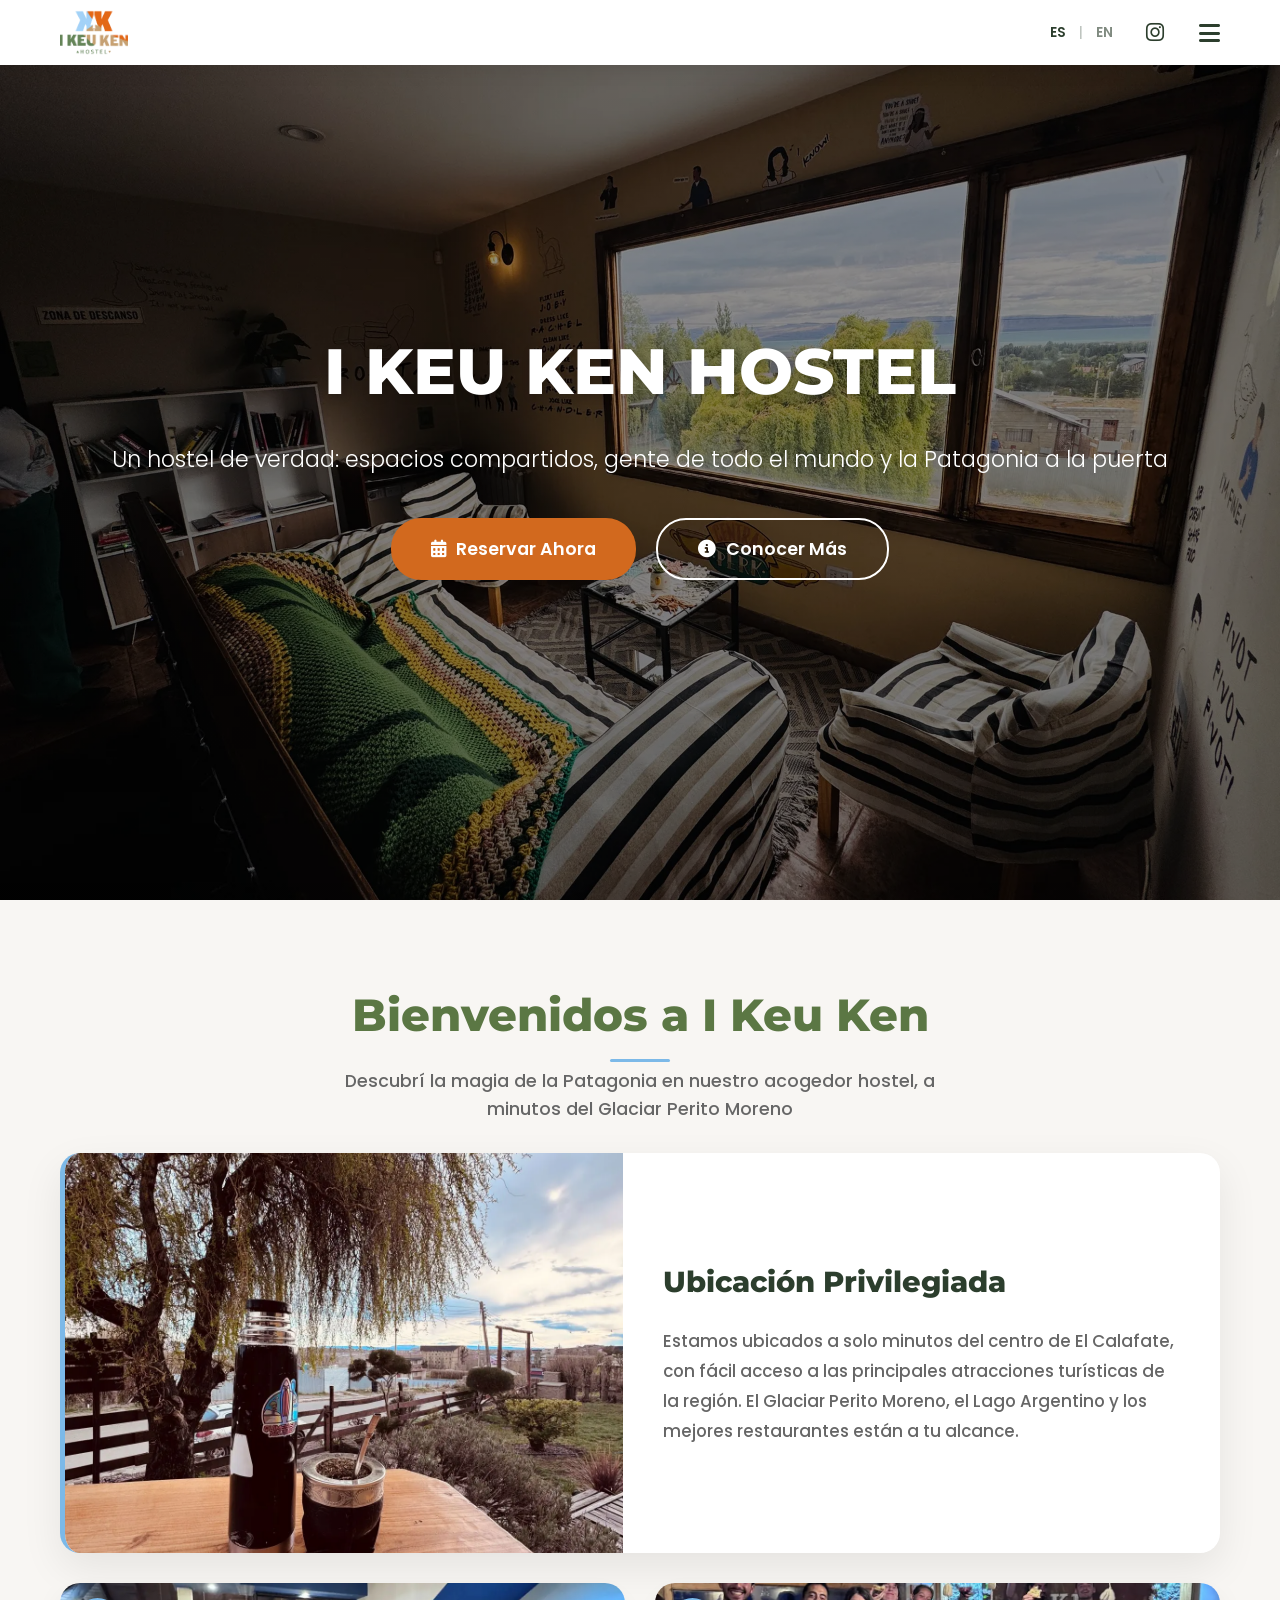
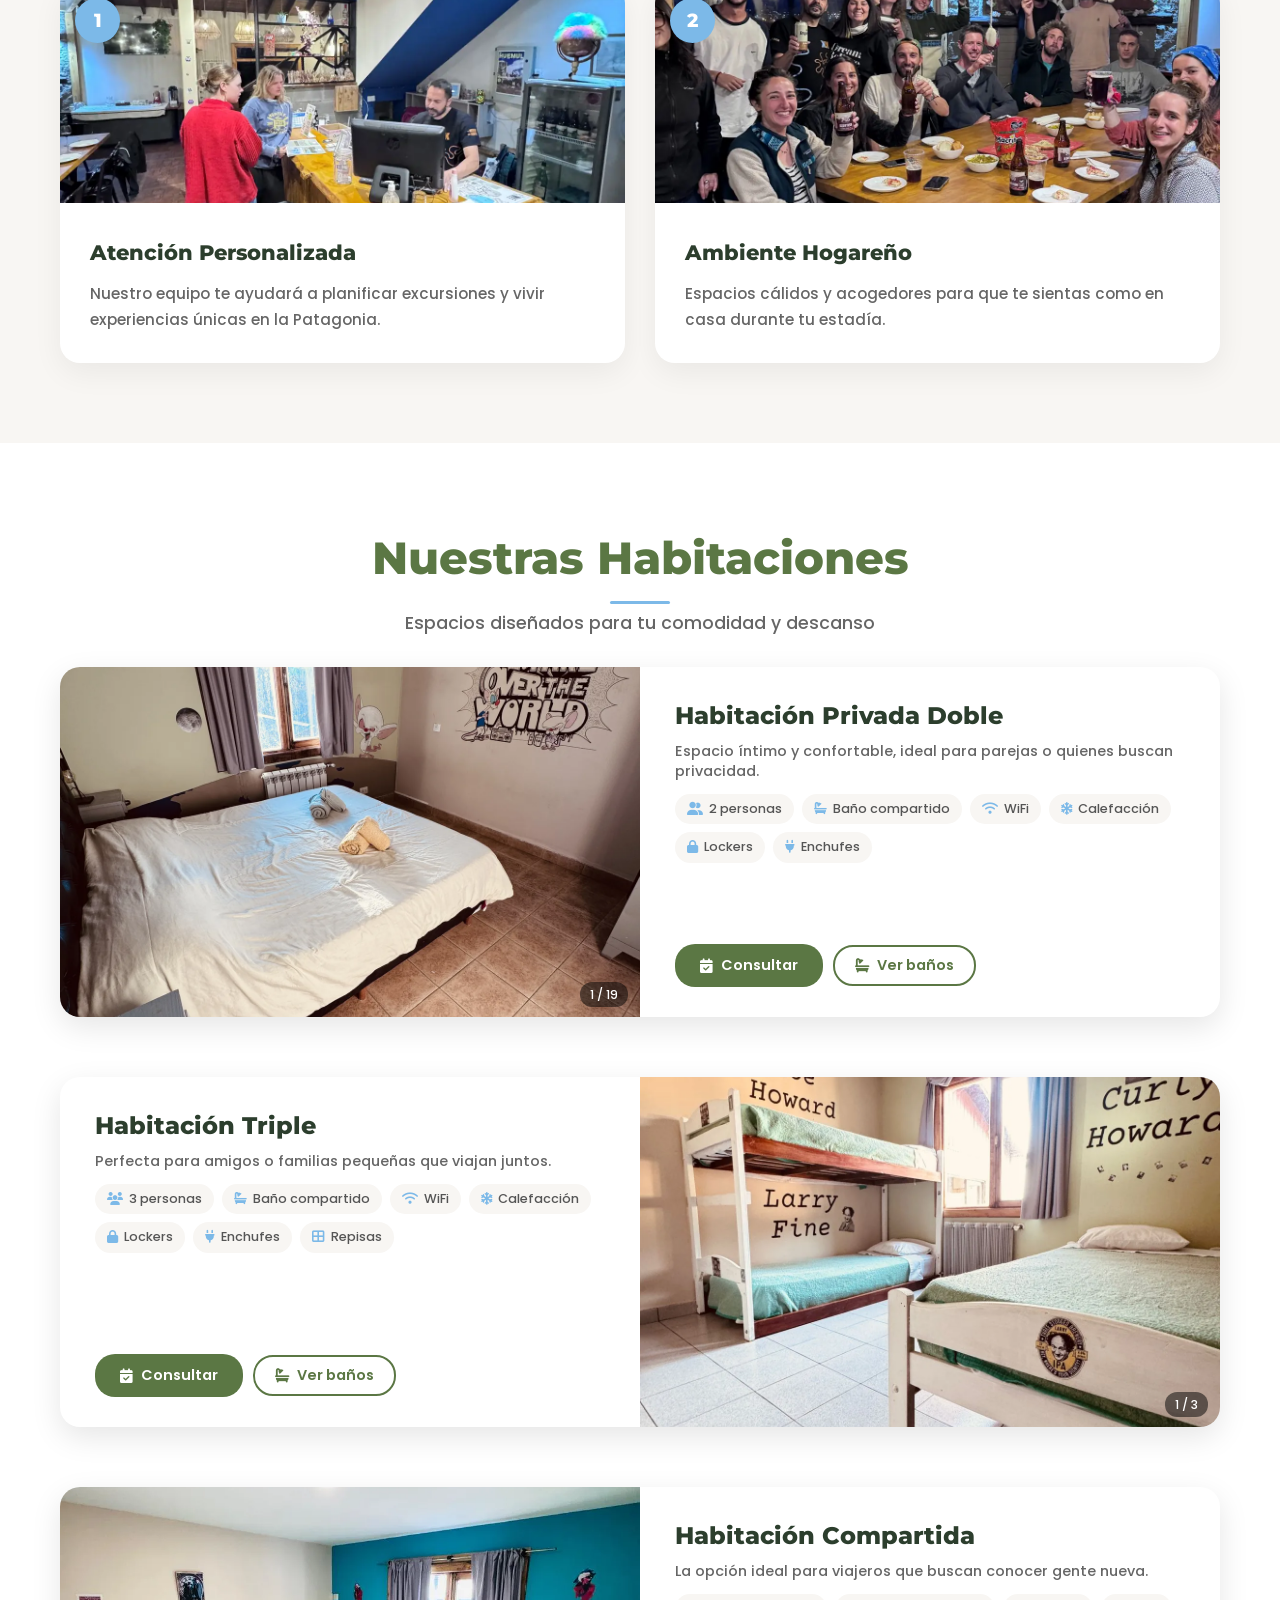
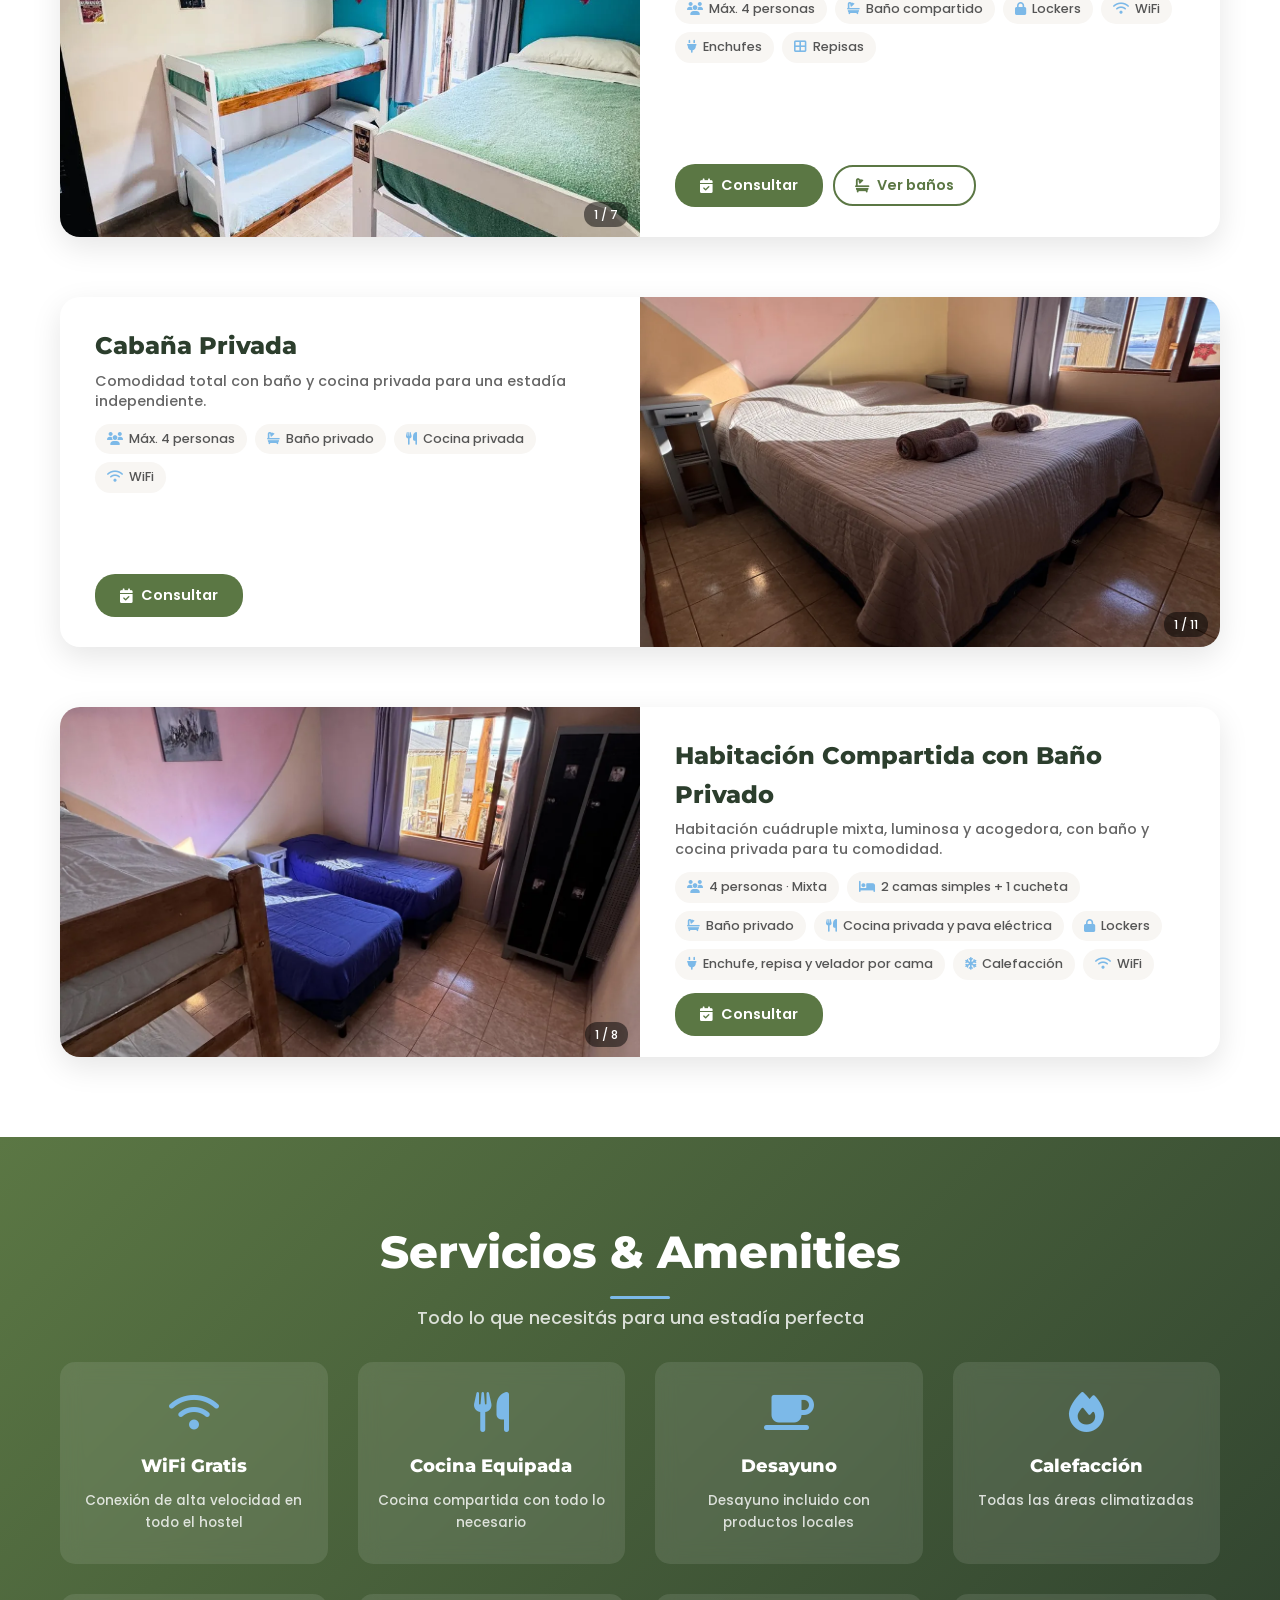
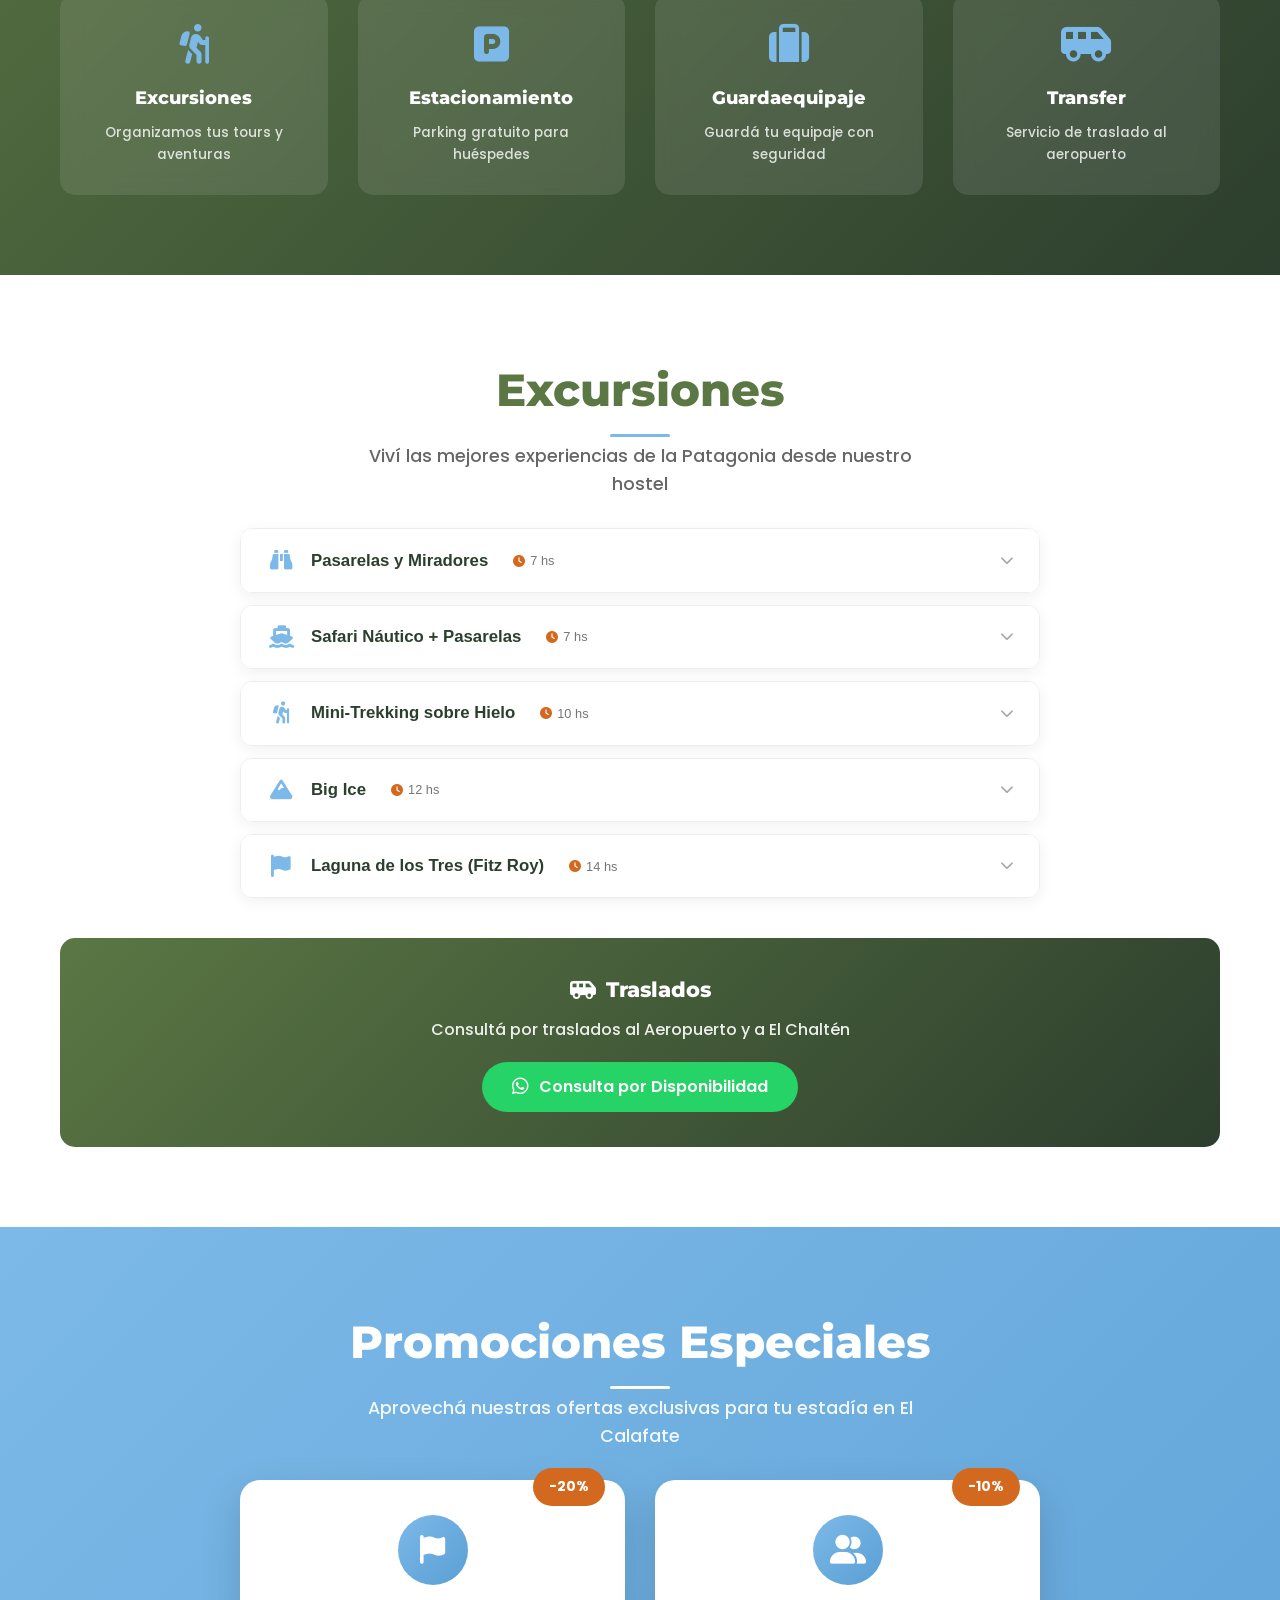
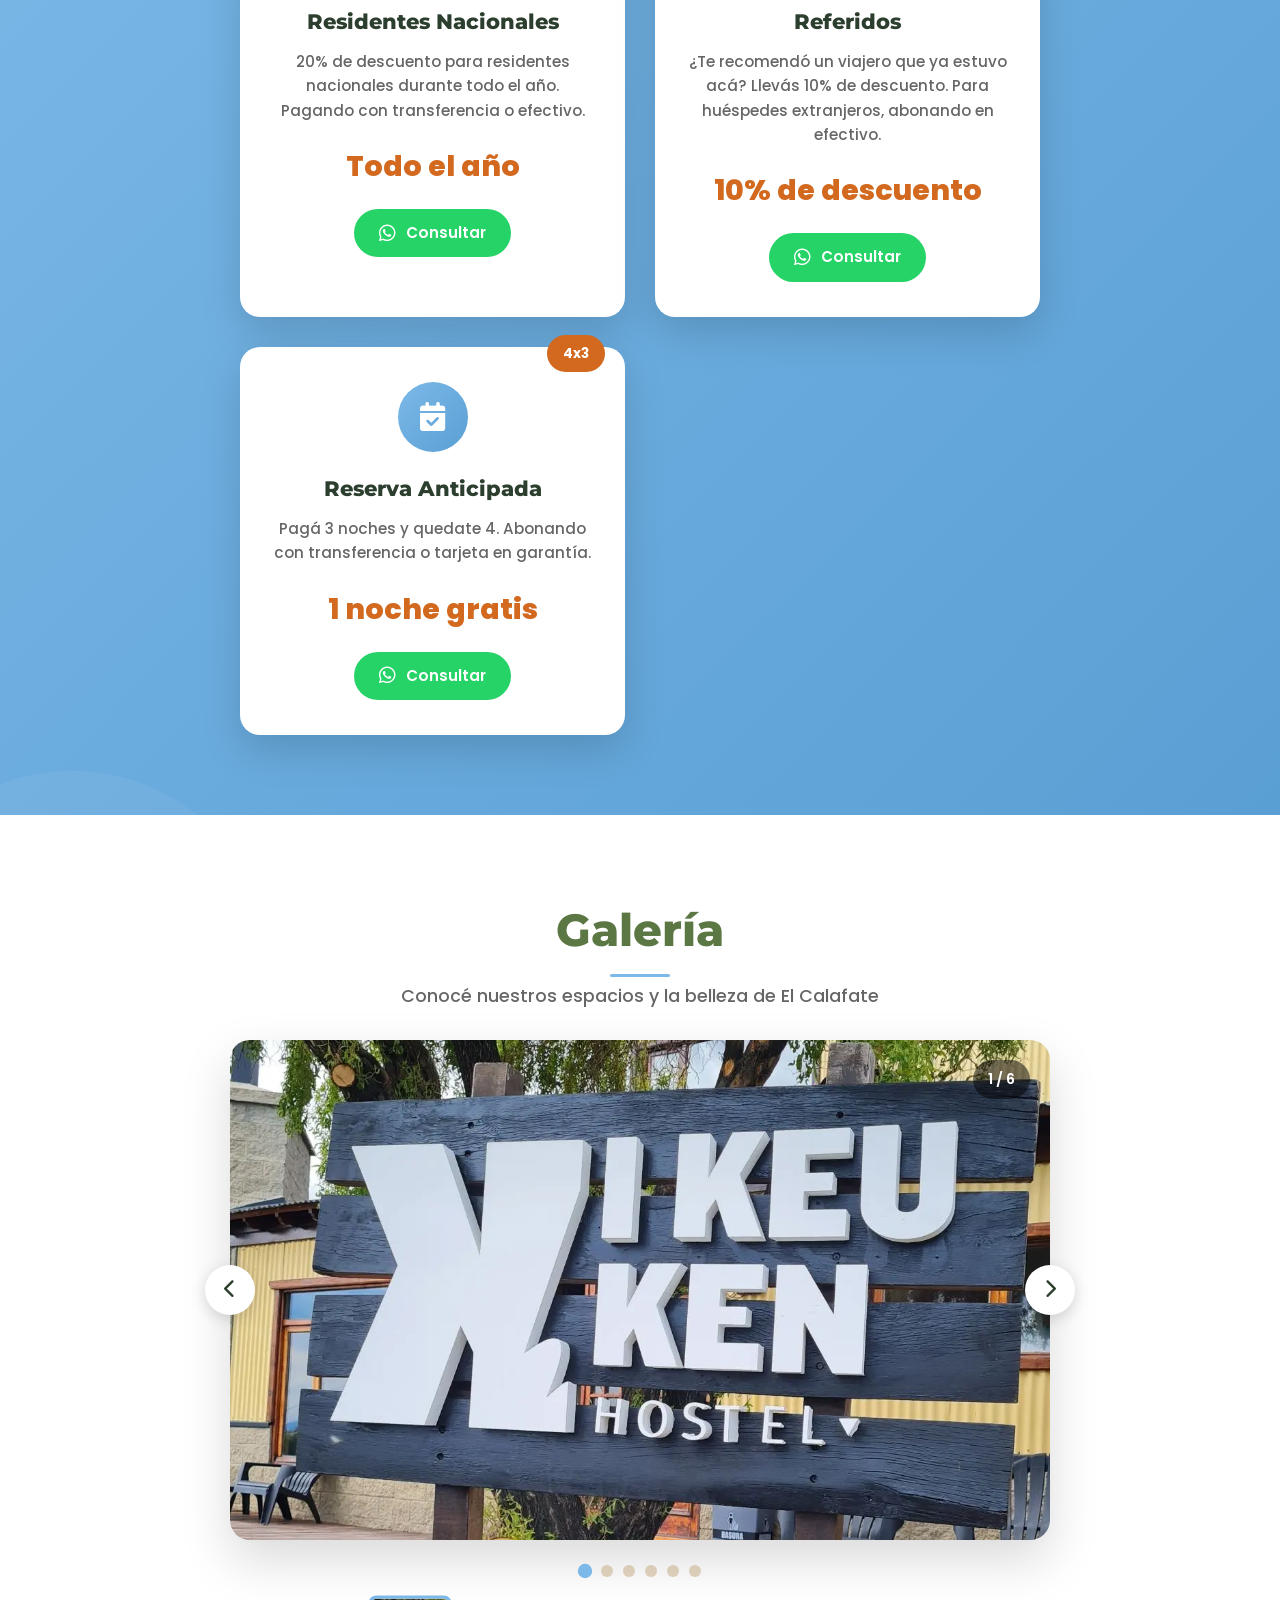
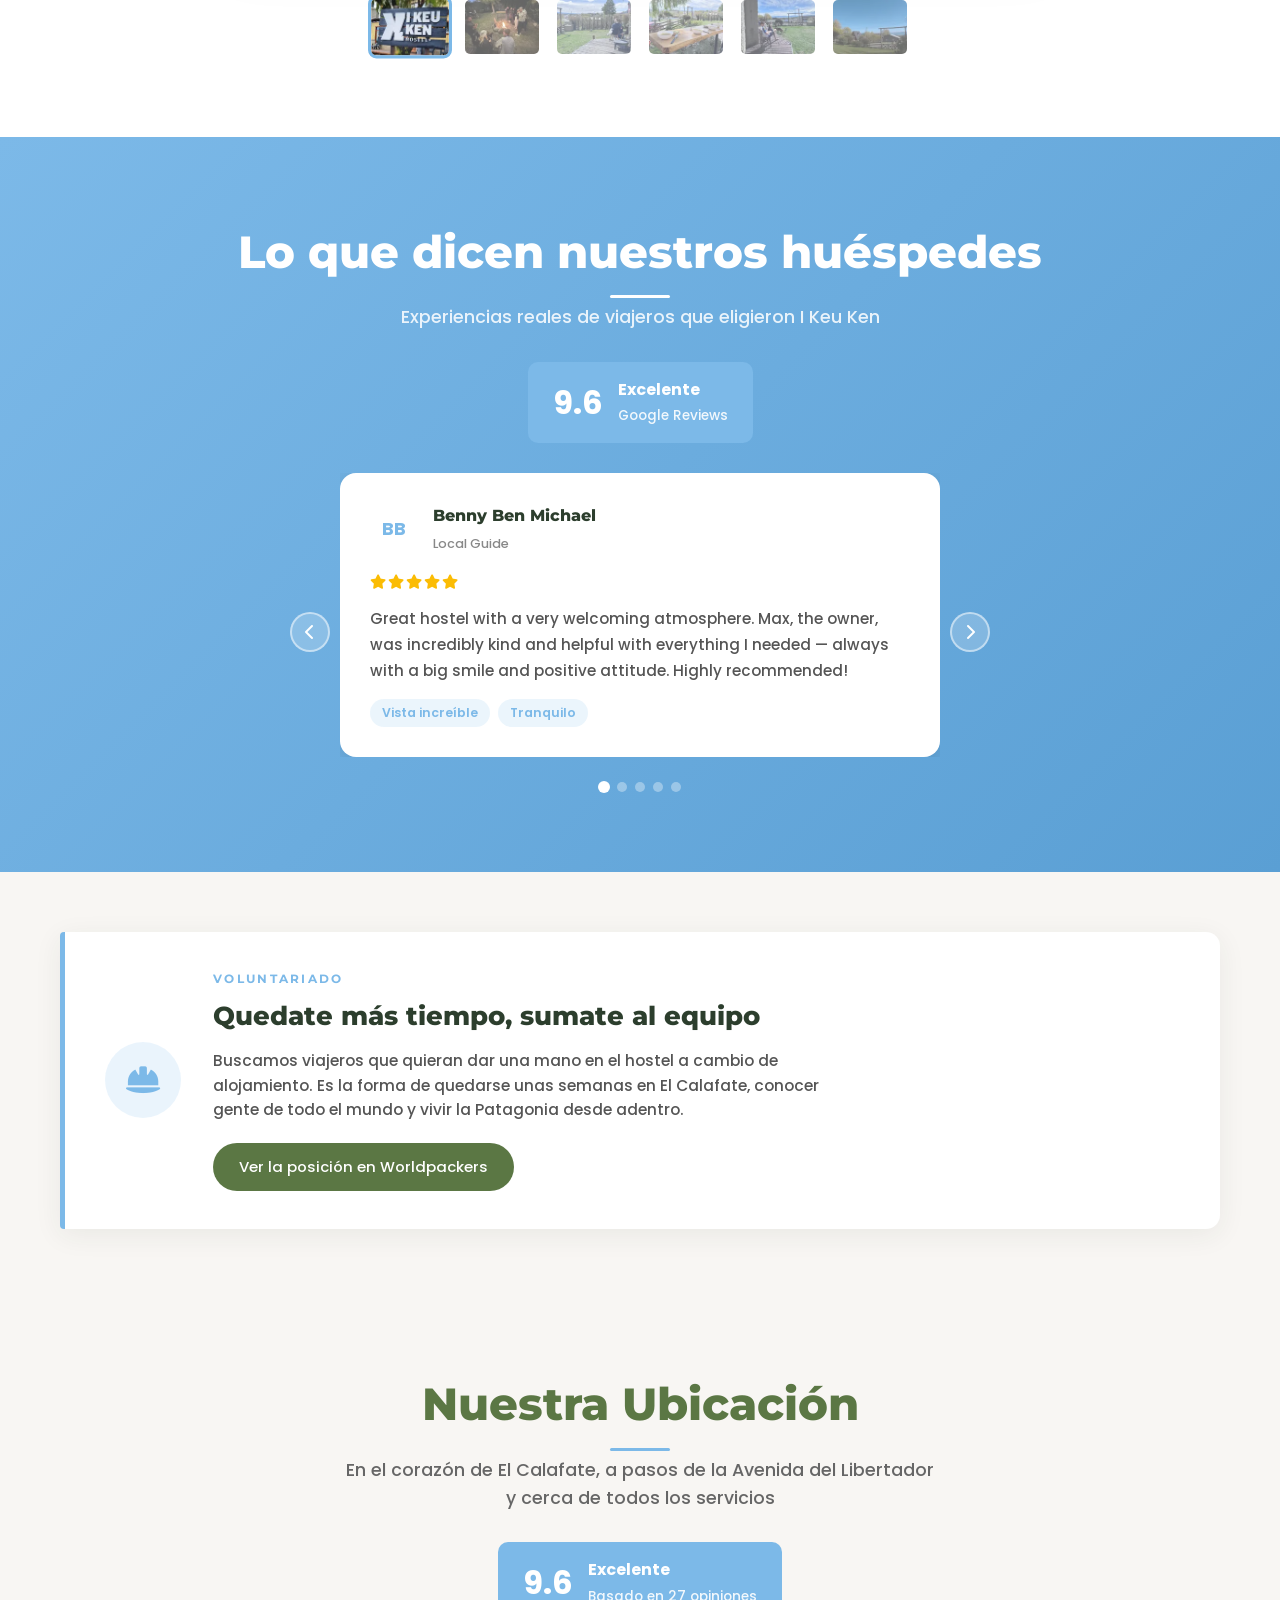
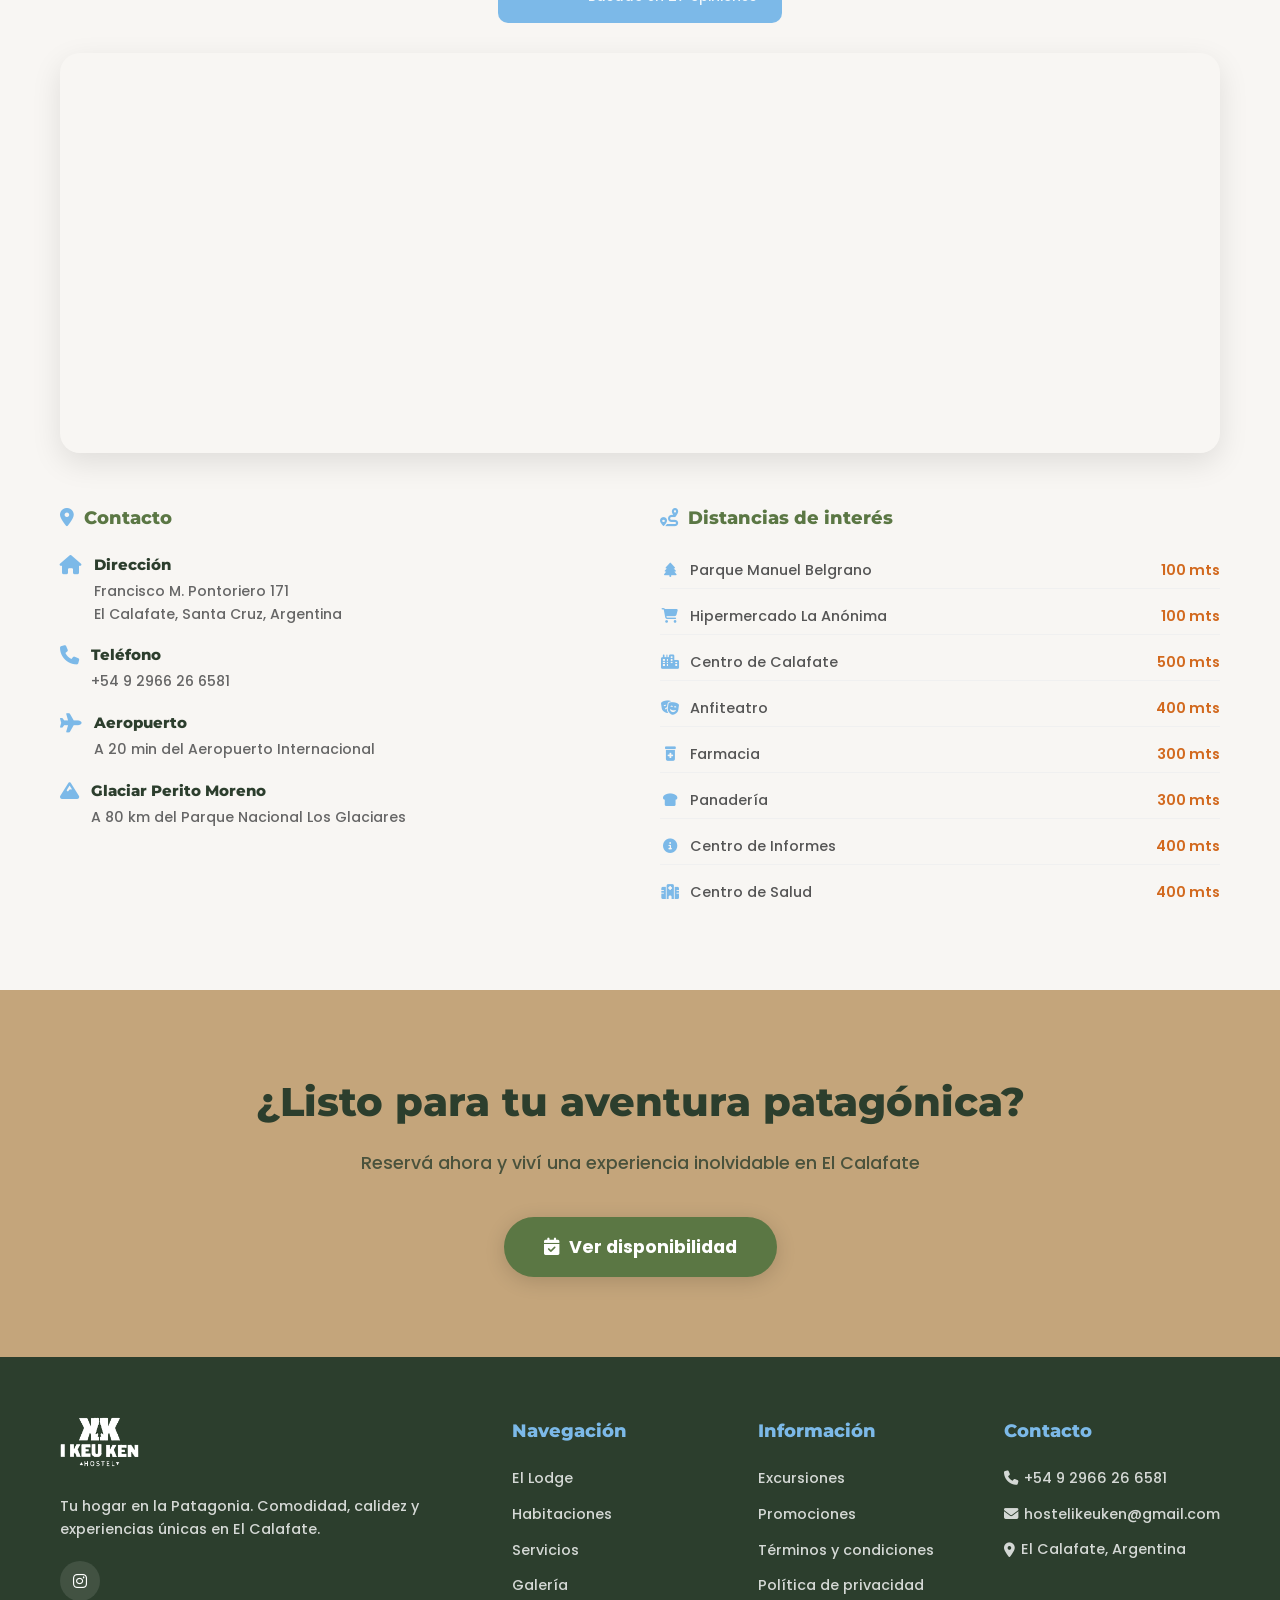
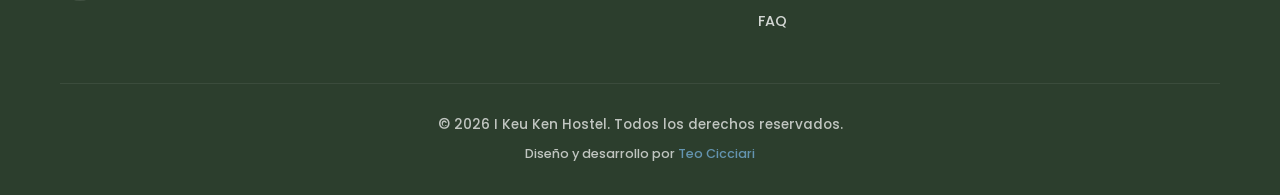
==== commit fbeb8b07: "Agregar la promoción de referidos y el bloque de voluntariado Promociones suma una tercera tarjeta: " ====
--- a/index.html
+++ b/index.html
@@ -605,6 +605,20 @@
                     </a>
                 </div>
                 <div class="promo-card">
+                    <span class="promo-badge">-10%</span>
+                    <div class="promo-icon">
+                        <i class="fas fa-user-friends"></i>
+                    </div>
+                    <h3 data-i18n="promo.3.name">Referidos</h3>
+                    <p data-i18n="promo.3.text">¿Te recomendó un viajero que ya estuvo acá? Llevás 10% de descuento. Para huéspedes extranjeros, abonando en efectivo.</p>
+                    <div class="promo-price">
+                        <span class="new-price" data-i18n="promo.3.price">10% de descuento</span>
+                    </div>
+                    <a href="https://wa.me/5492966266581?text=Hola!%20Vengo%20recomendado%20y%20quiero%20consultar%20por%20la%20promo%20de%20referidos" class="btn-whatsapp" data-wa-msg="wa.promo3" target="_blank" rel="noopener noreferrer">
+                        <i class="fab fa-whatsapp"></i> <span data-i18n="btn.inquire">Consultar</span> <span class="sr-only" data-i18n="aria.newWindow">(se abre en nueva ventana)</span>
+                    </a>
+                </div>
+                <div class="promo-card">
                     <span class="promo-badge">4x3</span>
                     <div class="promo-icon">
                         <i class="fas fa-calendar-check"></i>
@@ -828,6 +842,23 @@
         </div>
     </section>
 
+    <!-- Voluntariado -->
+    <section id="voluntariado" class="voluntariado">
+        <div class="container">
+            <div class="vol-box">
+                <div class="vol-icon"><i class="fas fa-hard-hat"></i></div>
+                <div class="vol-text">
+                    <span class="vol-eyebrow" data-i18n="vol.eyebrow">Voluntariado</span>
+                    <h2 data-i18n="vol.title">Quedate más tiempo, sumate al equipo</h2>
+                    <p data-i18n="vol.text">Buscamos viajeros que quieran dar una mano en el hostel a cambio de alojamiento. Es la forma de quedarse unas semanas en El Calafate, conocer gente de todo el mundo y vivir la Patagonia desde adentro.</p>
+                    <a href="https://www.worldpackers.com/es/positions/99130" class="vol-btn" target="_blank" rel="noopener noreferrer">
+                        <span data-i18n="vol.cta">Ver la posición en Worldpackers</span>
+                        <span class="sr-only" data-i18n="aria.newWindow">(se abre en nueva ventana)</span>
+                    </a>
+                </div>
+            </div>
+        </div>
+    </section>
     <!-- Location Section -->
     <section id="location" class="location">
         <div class="container">
--- a/styles.css
+++ b/styles.css
@@ -2483,3 +2483,95 @@
     cursor: pointer !important;
     background: var(--color-white) !important;
 }
+
+/* ===== Voluntariado ===== */
+.voluntariado {
+    padding: 60px 0;
+    background: var(--color-light);
+}
+
+.vol-box {
+    display: flex;
+    align-items: center;
+    gap: 32px;
+    background: var(--color-white);
+    border-left: 5px solid var(--color-sky);
+    border-radius: 4px 14px 14px 4px;
+    padding: 38px 40px;
+    box-shadow: 0 6px 28px rgba(44, 62, 45, 0.07);
+}
+
+.vol-icon {
+    flex-shrink: 0;
+    width: 76px;
+    height: 76px;
+    border-radius: 50%;
+    background: rgba(124, 185, 232, 0.16);
+    display: flex;
+    align-items: center;
+    justify-content: center;
+}
+
+.vol-icon i {
+    font-size: 1.9rem;
+    color: var(--color-sky);
+}
+
+.vol-eyebrow {
+    display: block;
+    font-family: "Montserrat", sans-serif;
+    font-weight: 700;
+    font-size: 0.72rem;
+    letter-spacing: 0.2em;
+    text-transform: uppercase;
+    color: var(--color-sky);
+    margin-bottom: 8px;
+}
+
+.vol-text h2 {
+    font-size: 1.6rem;
+    margin-bottom: 12px;
+    color: var(--color-dark);
+}
+
+.vol-text p {
+    color: #555;
+    font-size: 0.97rem;
+    margin-bottom: 20px;
+    max-width: 62ch;
+}
+
+.vol-btn {
+    display: inline-block;
+    background: var(--color-green);
+    color: var(--color-white);
+    padding: 12px 26px;
+    border-radius: 50px;
+    text-decoration: none;
+    font-weight: 500;
+    font-size: 0.93rem;
+    transition: background 0.3s ease, transform 0.2s ease;
+}
+
+.vol-btn:hover {
+    background: var(--color-dark);
+    transform: translateY(-2px);
+}
+
+.vol-btn:focus-visible {
+    outline: 3px solid var(--color-sky);
+    outline-offset: 3px;
+}
+
+@media (max-width: 768px) {
+    .vol-box {
+        flex-direction: column;
+        align-items: flex-start;
+        gap: 22px;
+        padding: 30px 24px;
+    }
+
+    .vol-text h2 {
+        font-size: 1.35rem;
+    }
+}
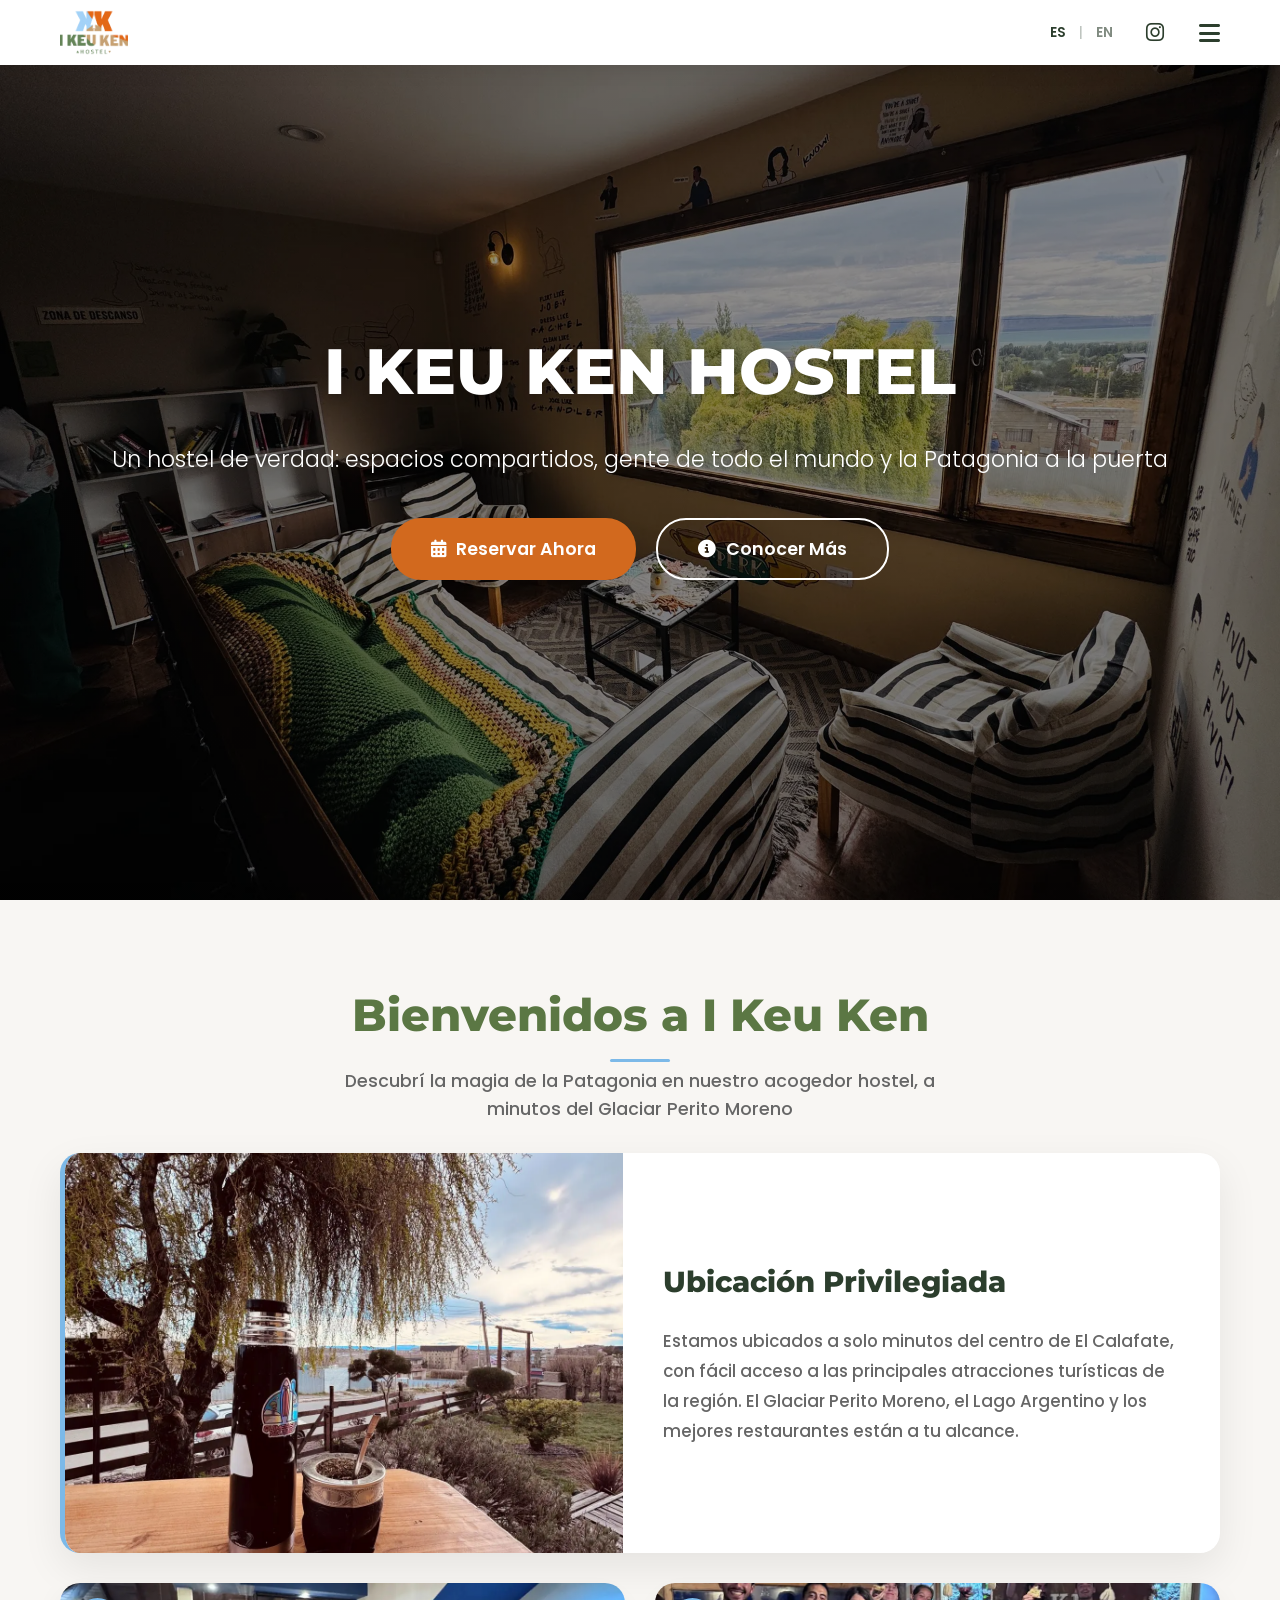
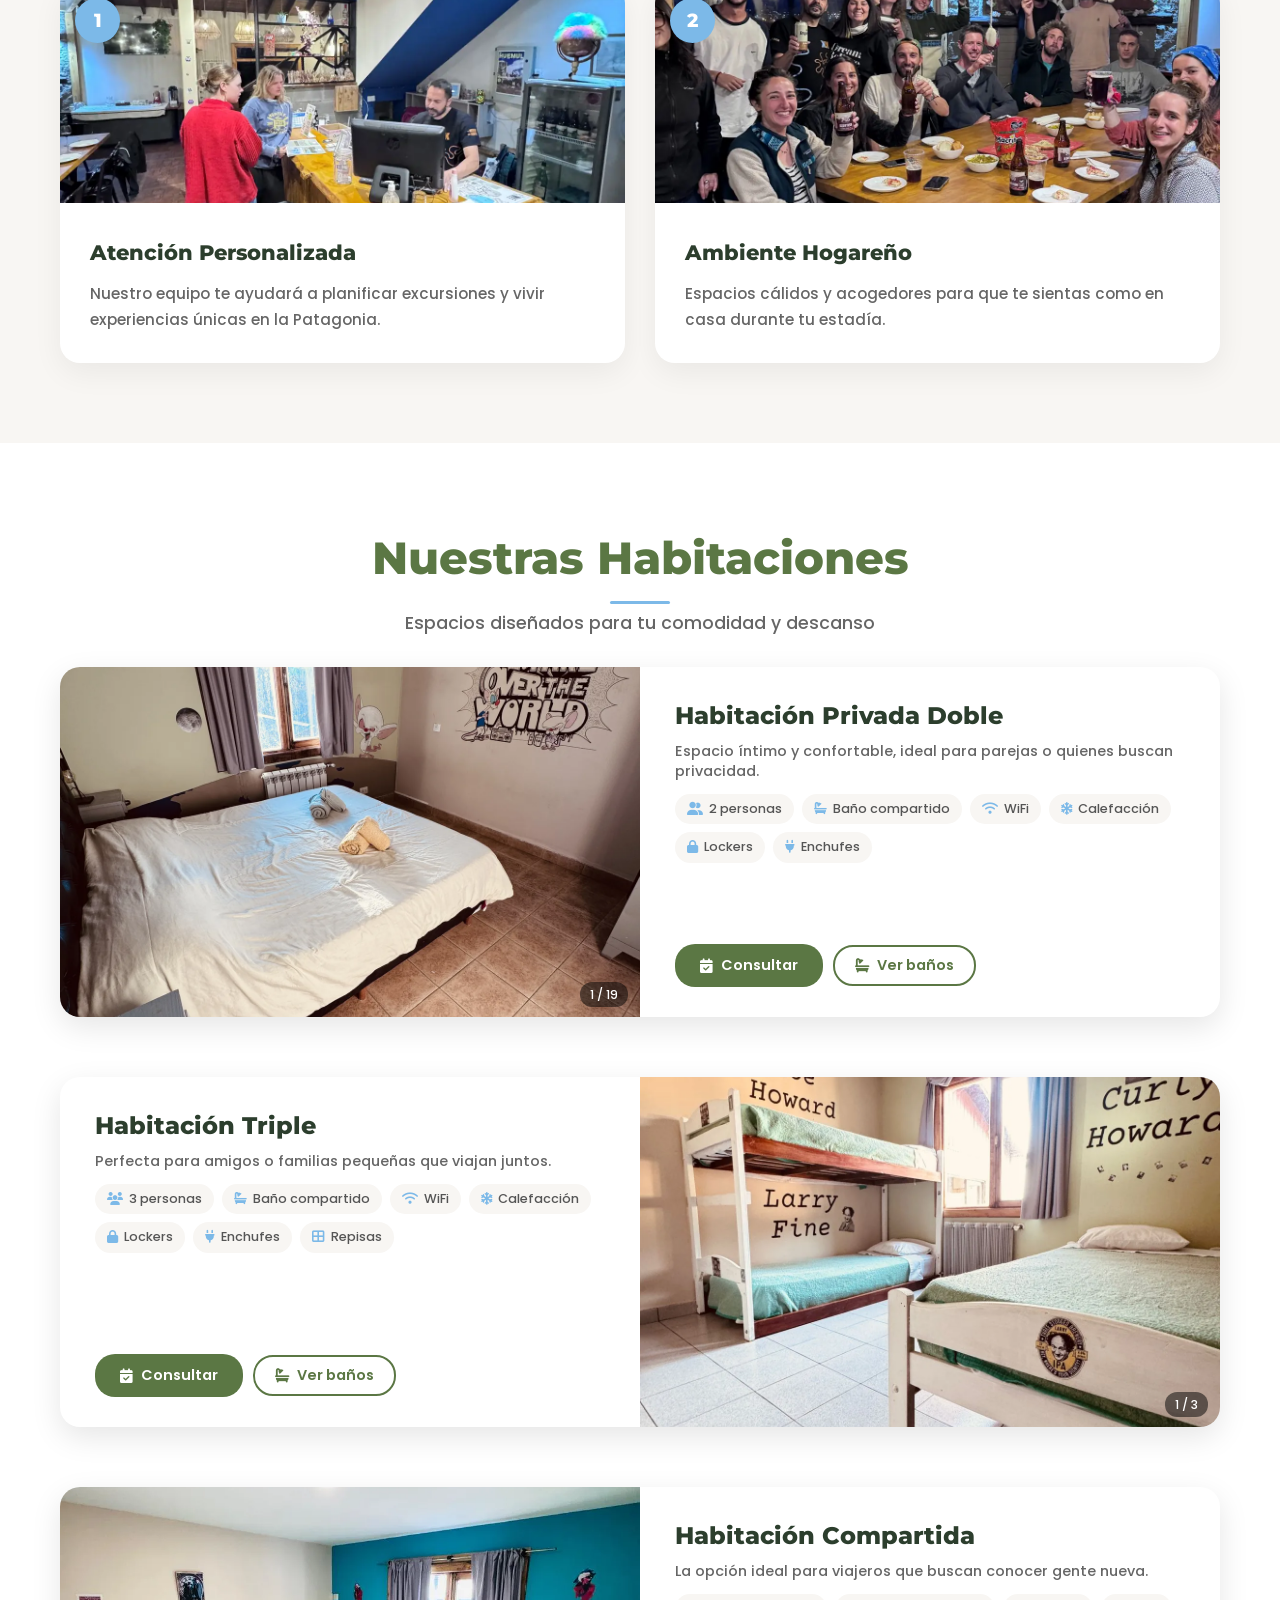
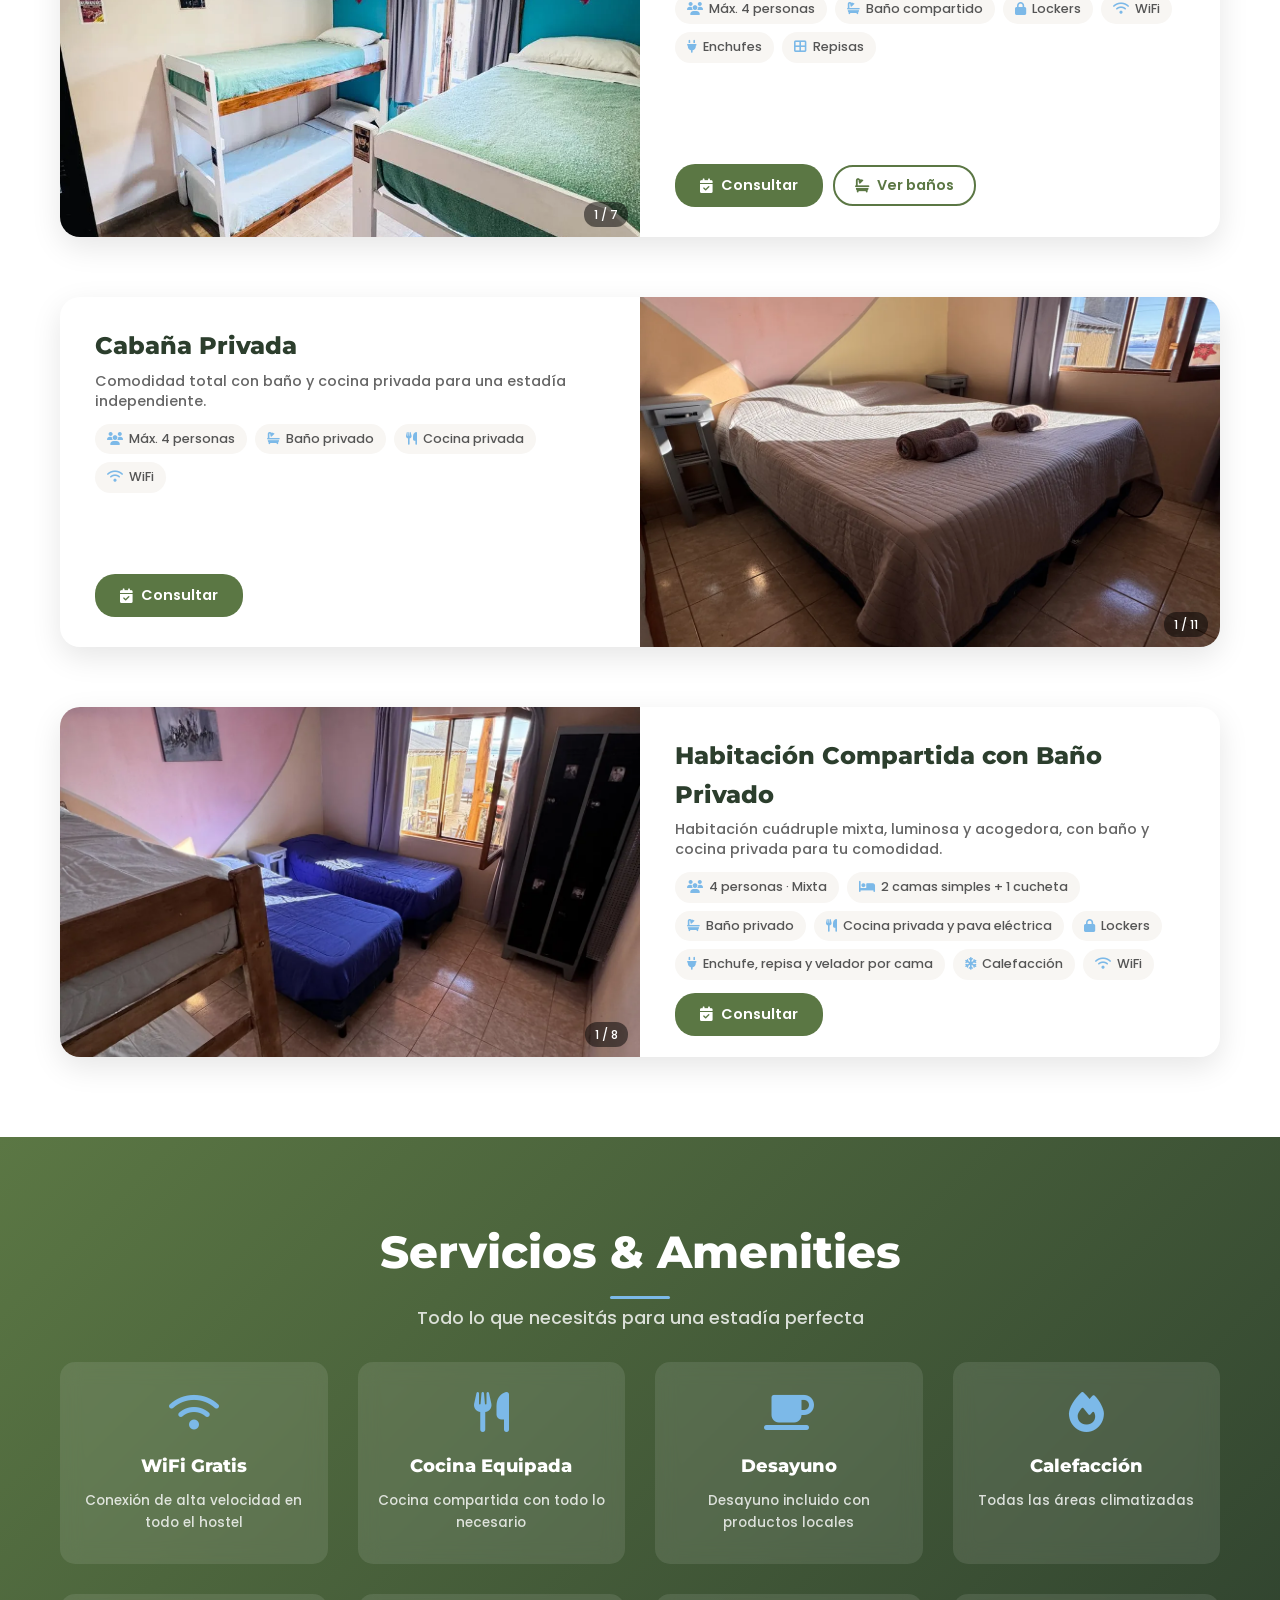
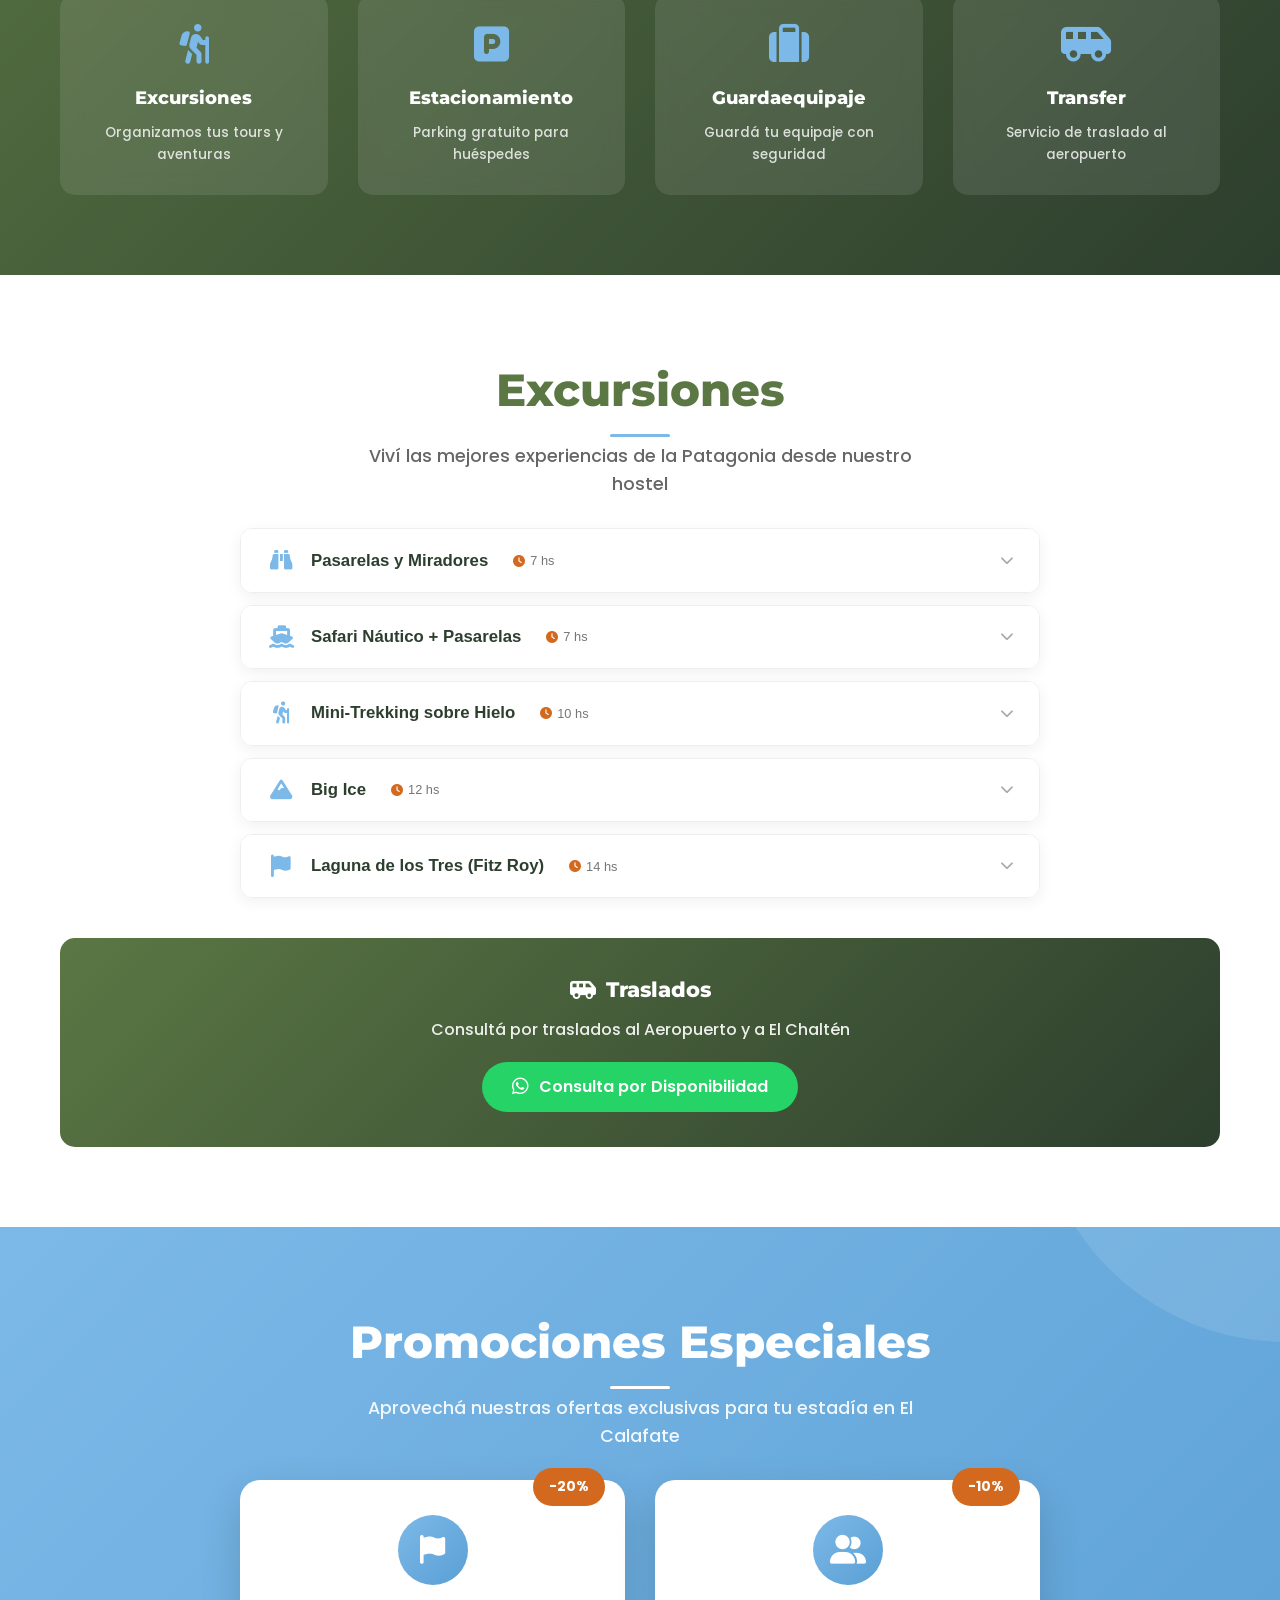
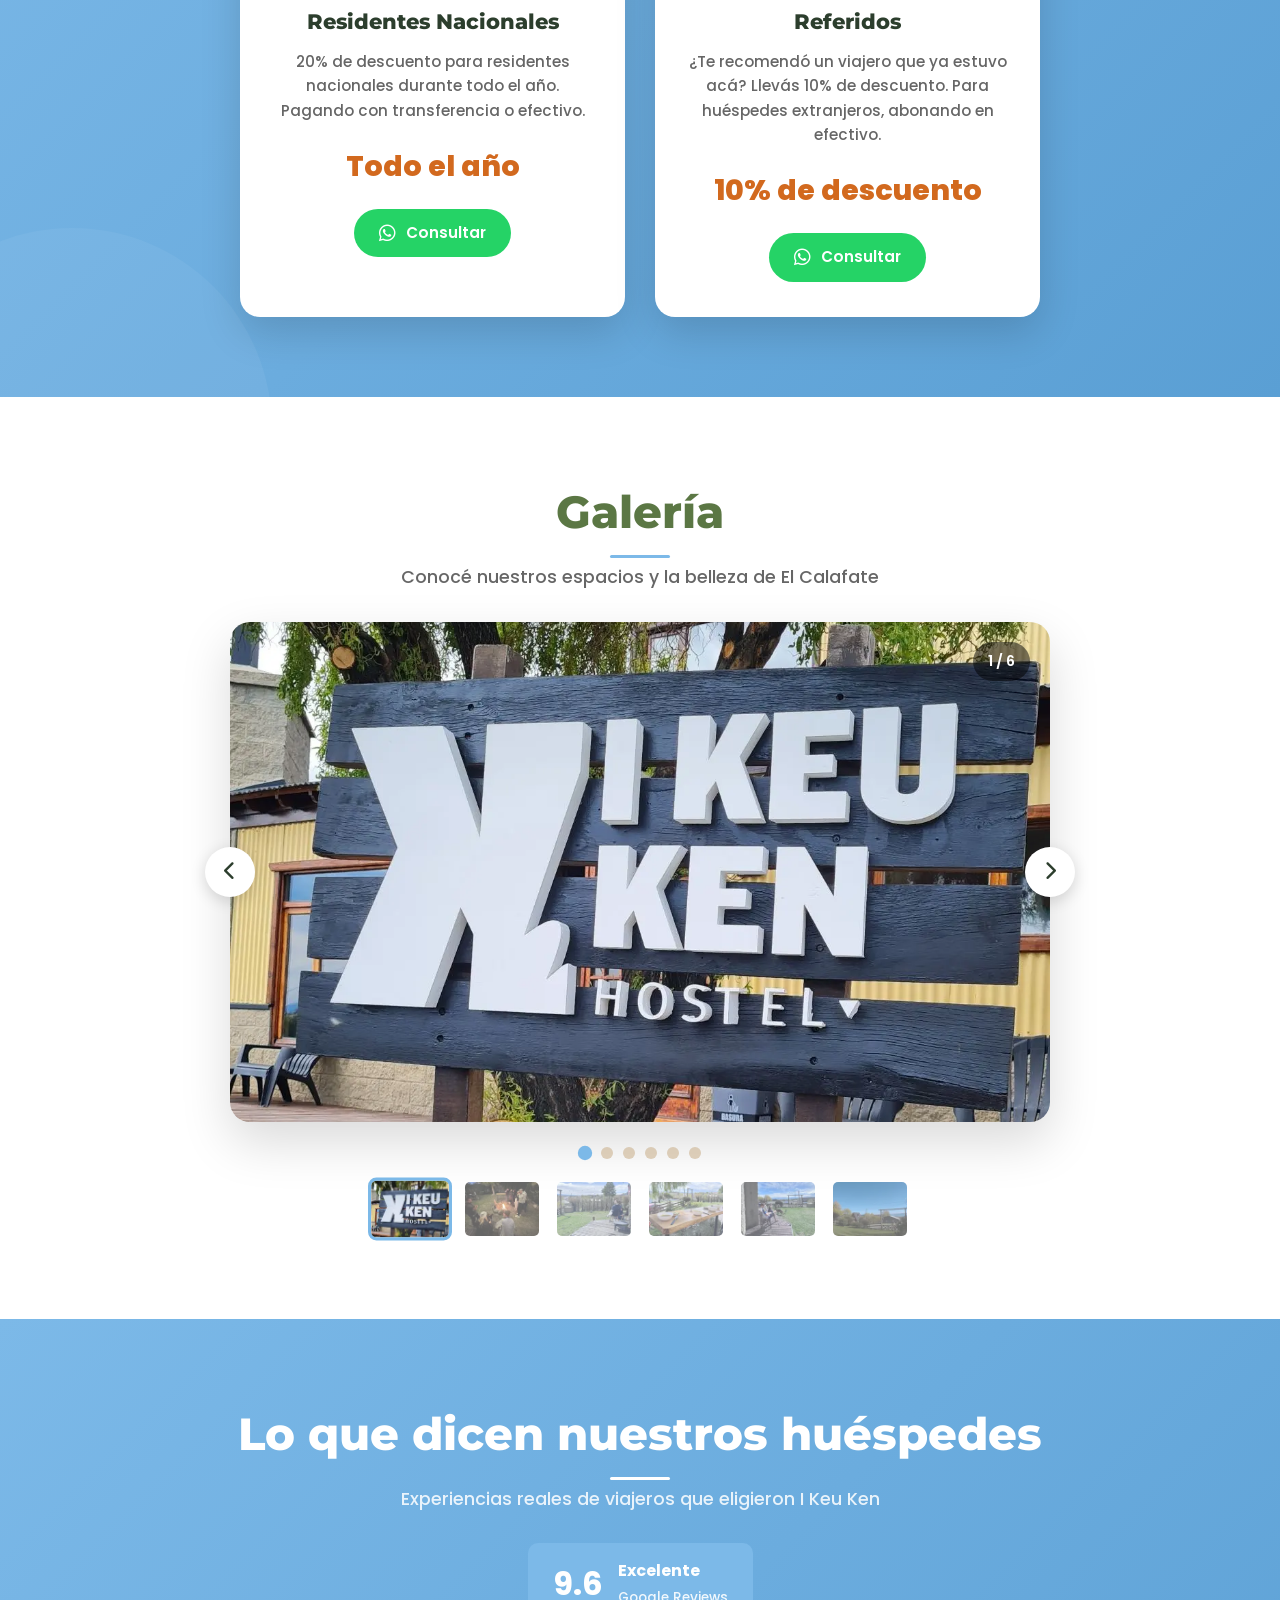
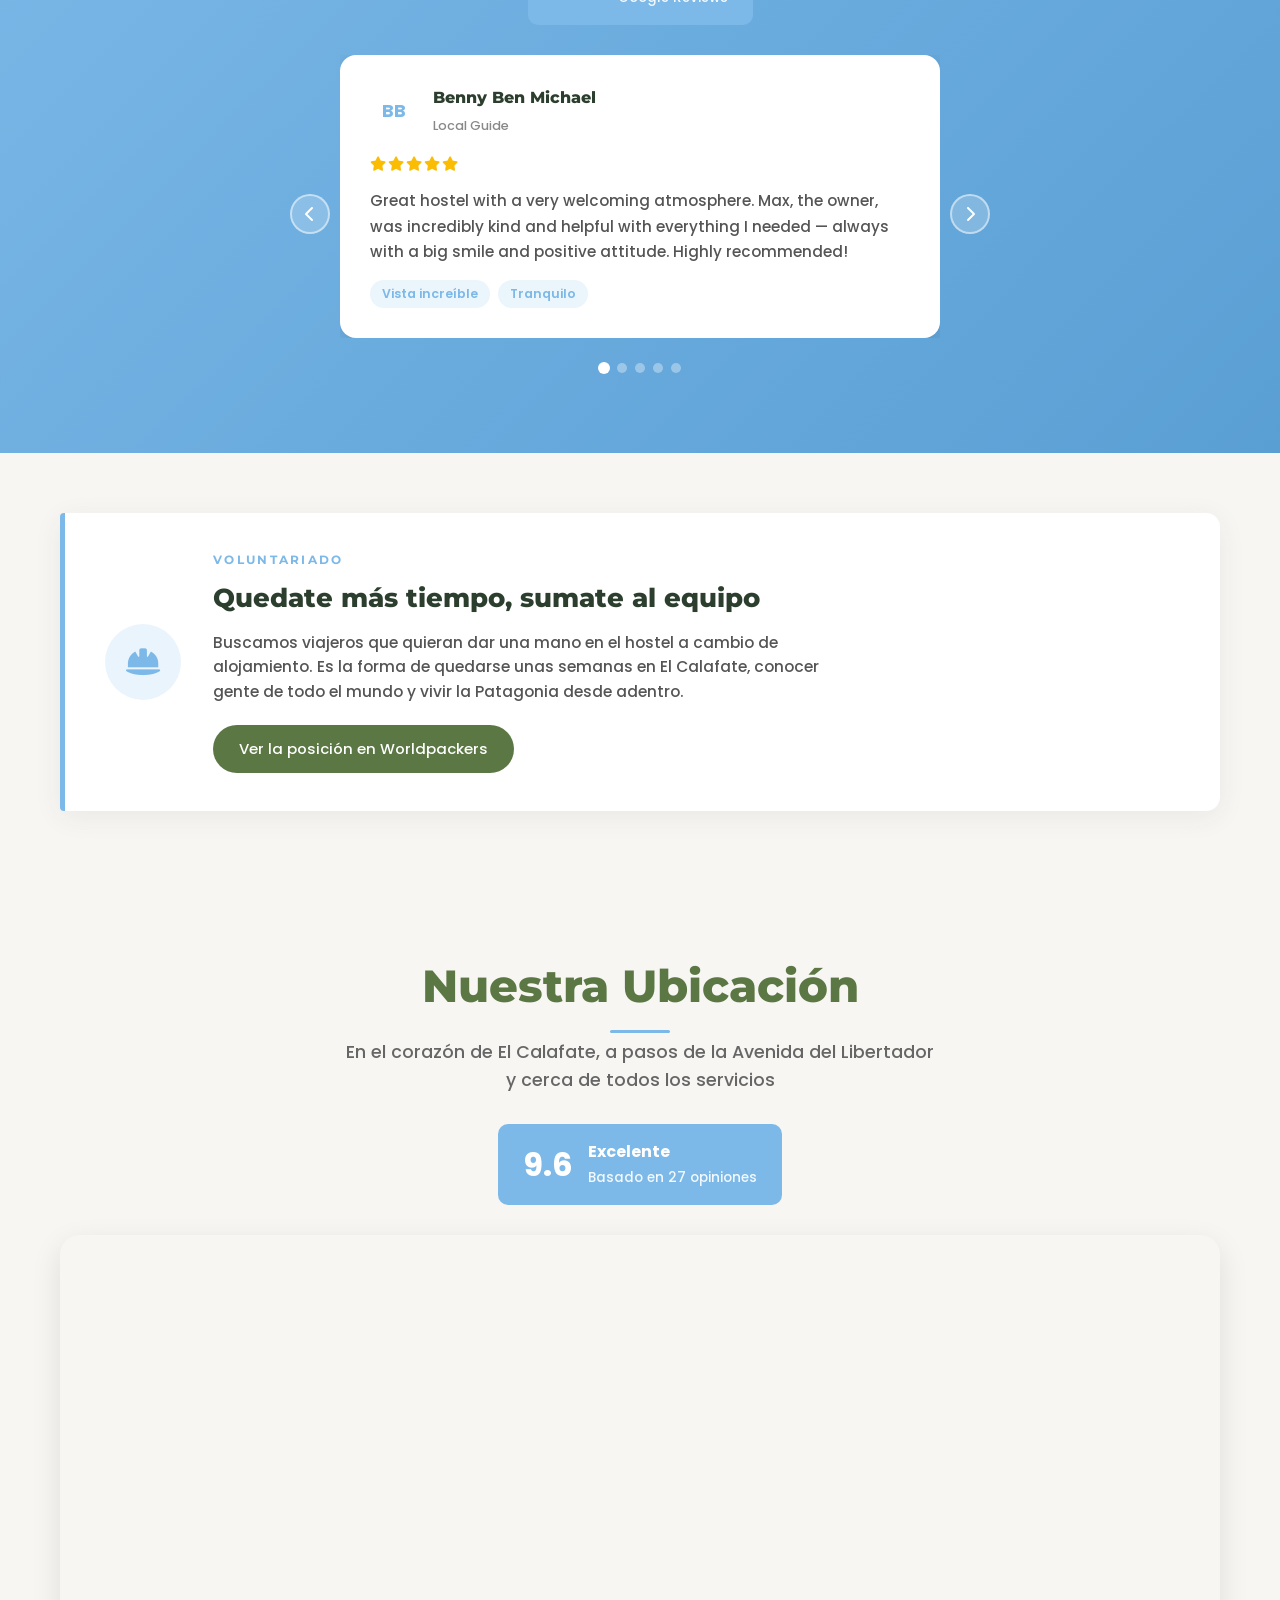
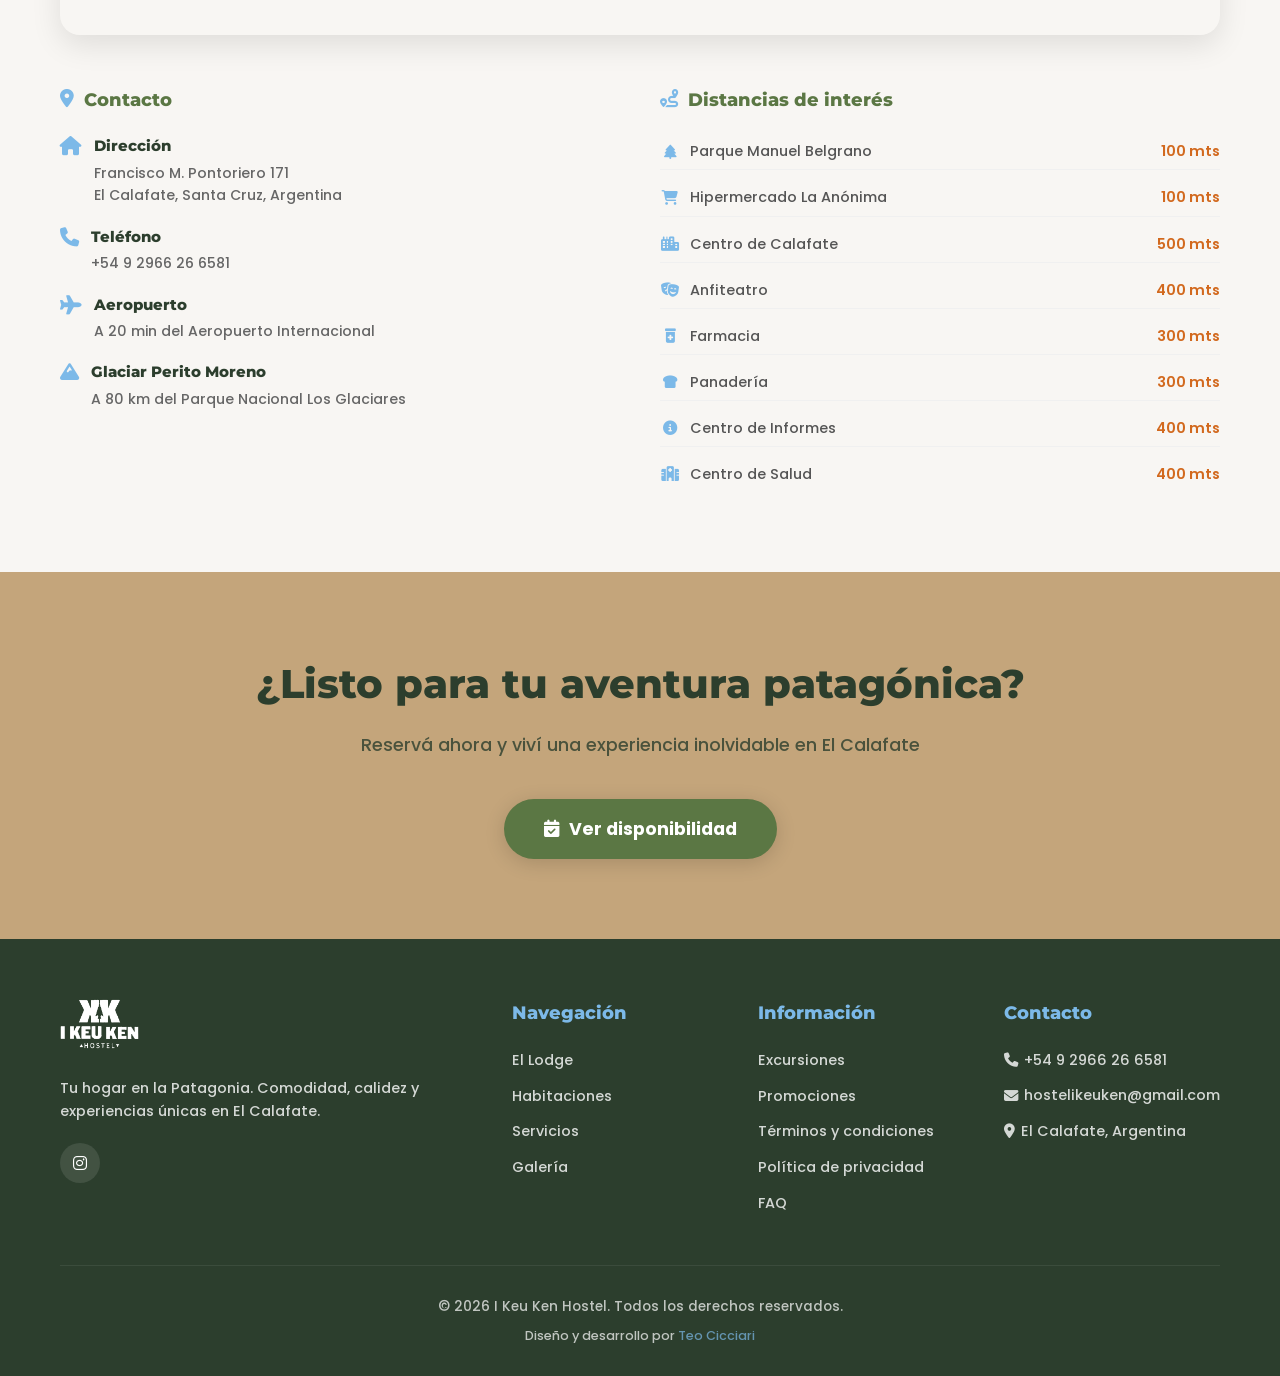
==== commit 4f37c1ec: "Quitar la promo 4x3 de reserva anticipada - Se elimina la tarjeta 4x3 de la seccion Promociones (que" ====
--- a/index.html
+++ b/index.html
@@ -618,20 +618,6 @@
                         <i class="fab fa-whatsapp"></i> <span data-i18n="btn.inquire">Consultar</span> <span class="sr-only" data-i18n="aria.newWindow">(se abre en nueva ventana)</span>
                     </a>
                 </div>
-                <div class="promo-card">
-                    <span class="promo-badge">4x3</span>
-                    <div class="promo-icon">
-                        <i class="fas fa-calendar-check"></i>
-                    </div>
-                    <h3 data-i18n="promo.2.name">Reserva Anticipada</h3>
-                    <p data-i18n="promo.2.text">Pagá 3 noches y quedate 4. Abonando con transferencia o tarjeta en garantía.</p>
-                    <div class="promo-price">
-                        <span class="new-price" data-i18n="promo.2.price">1 noche gratis</span>
-                    </div>
-                    <a href="https://wa.me/5492966266581?text=Hola!%20Me%20interesa%20la%20promo%204x3%20Reserva%20Anticipada" class="btn-whatsapp" data-wa-msg="wa.promo2" target="_blank" rel="noopener noreferrer">
-                        <i class="fab fa-whatsapp"></i> <span data-i18n="btn.inquire">Consultar</span> <span class="sr-only" data-i18n="aria.newWindow">(se abre en nueva ventana)</span>
-                    </a>
-                </div>
             </div>
         </div>
     </section>
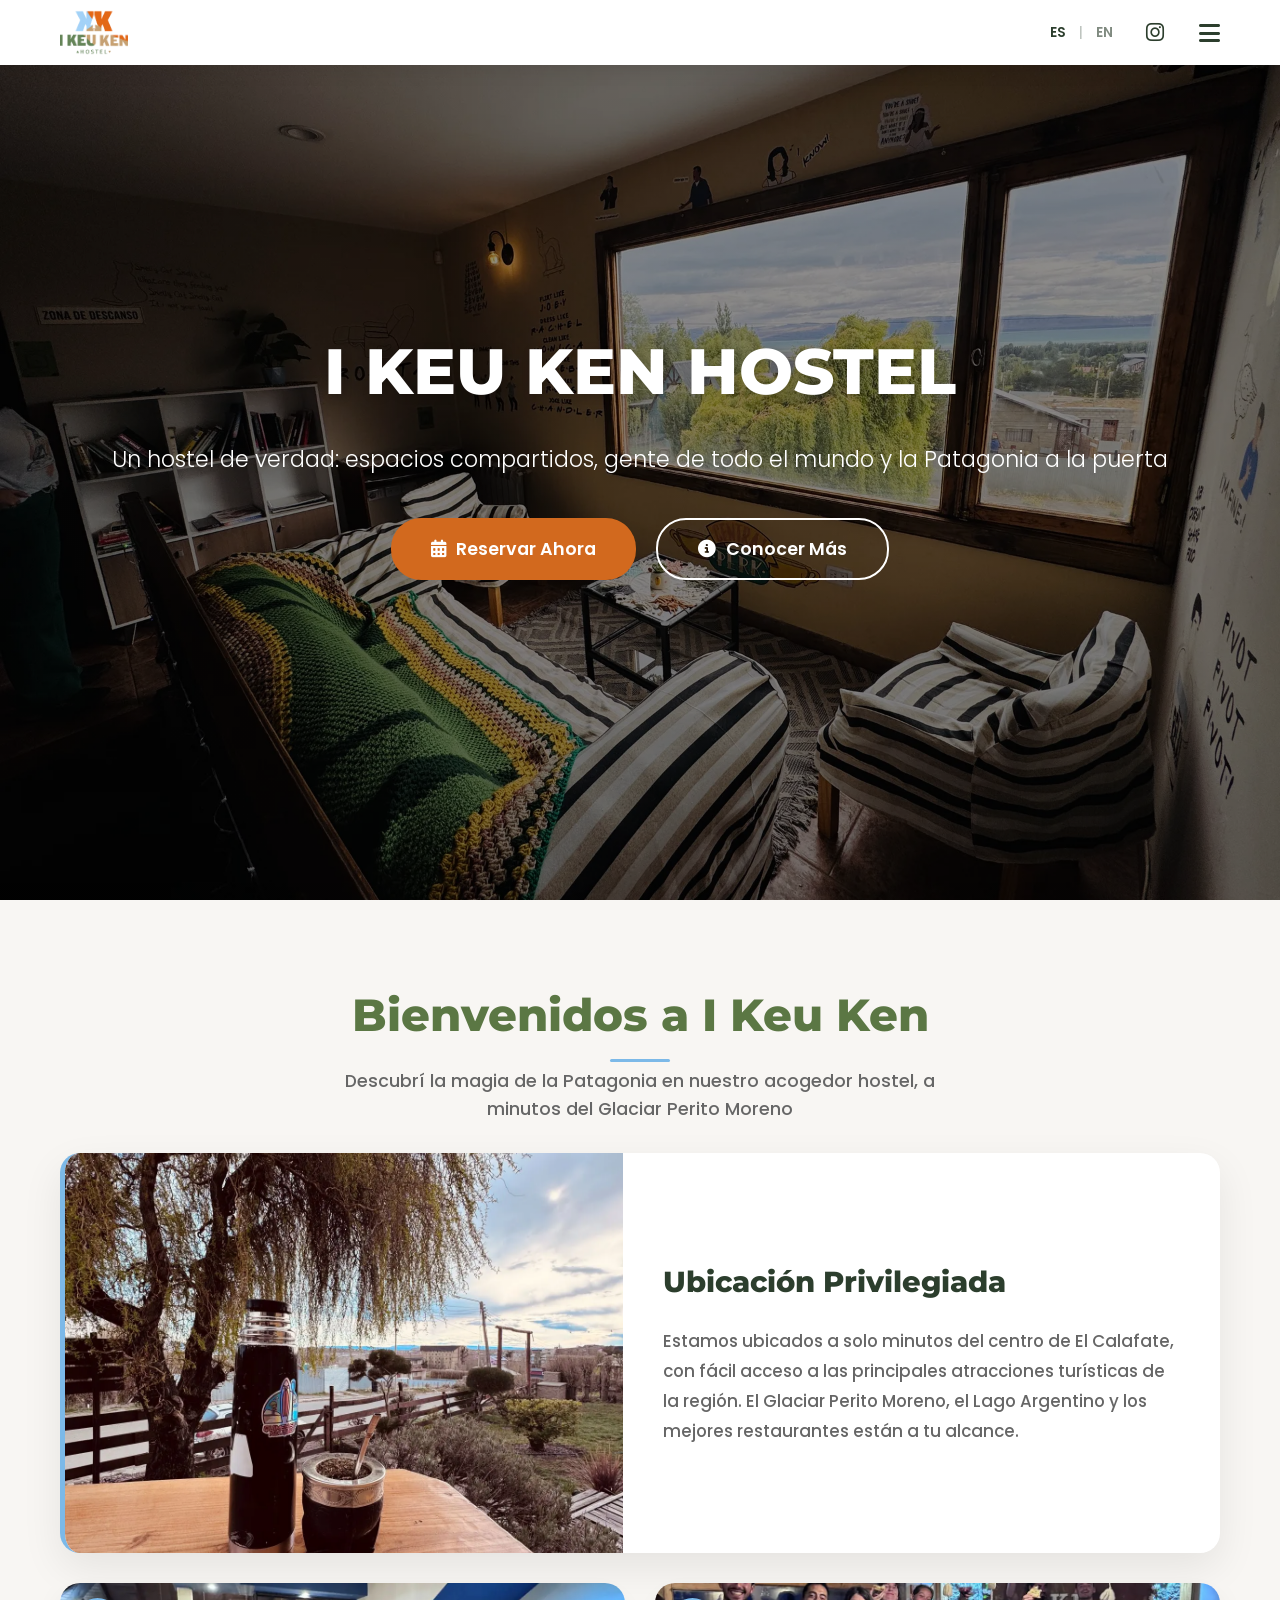
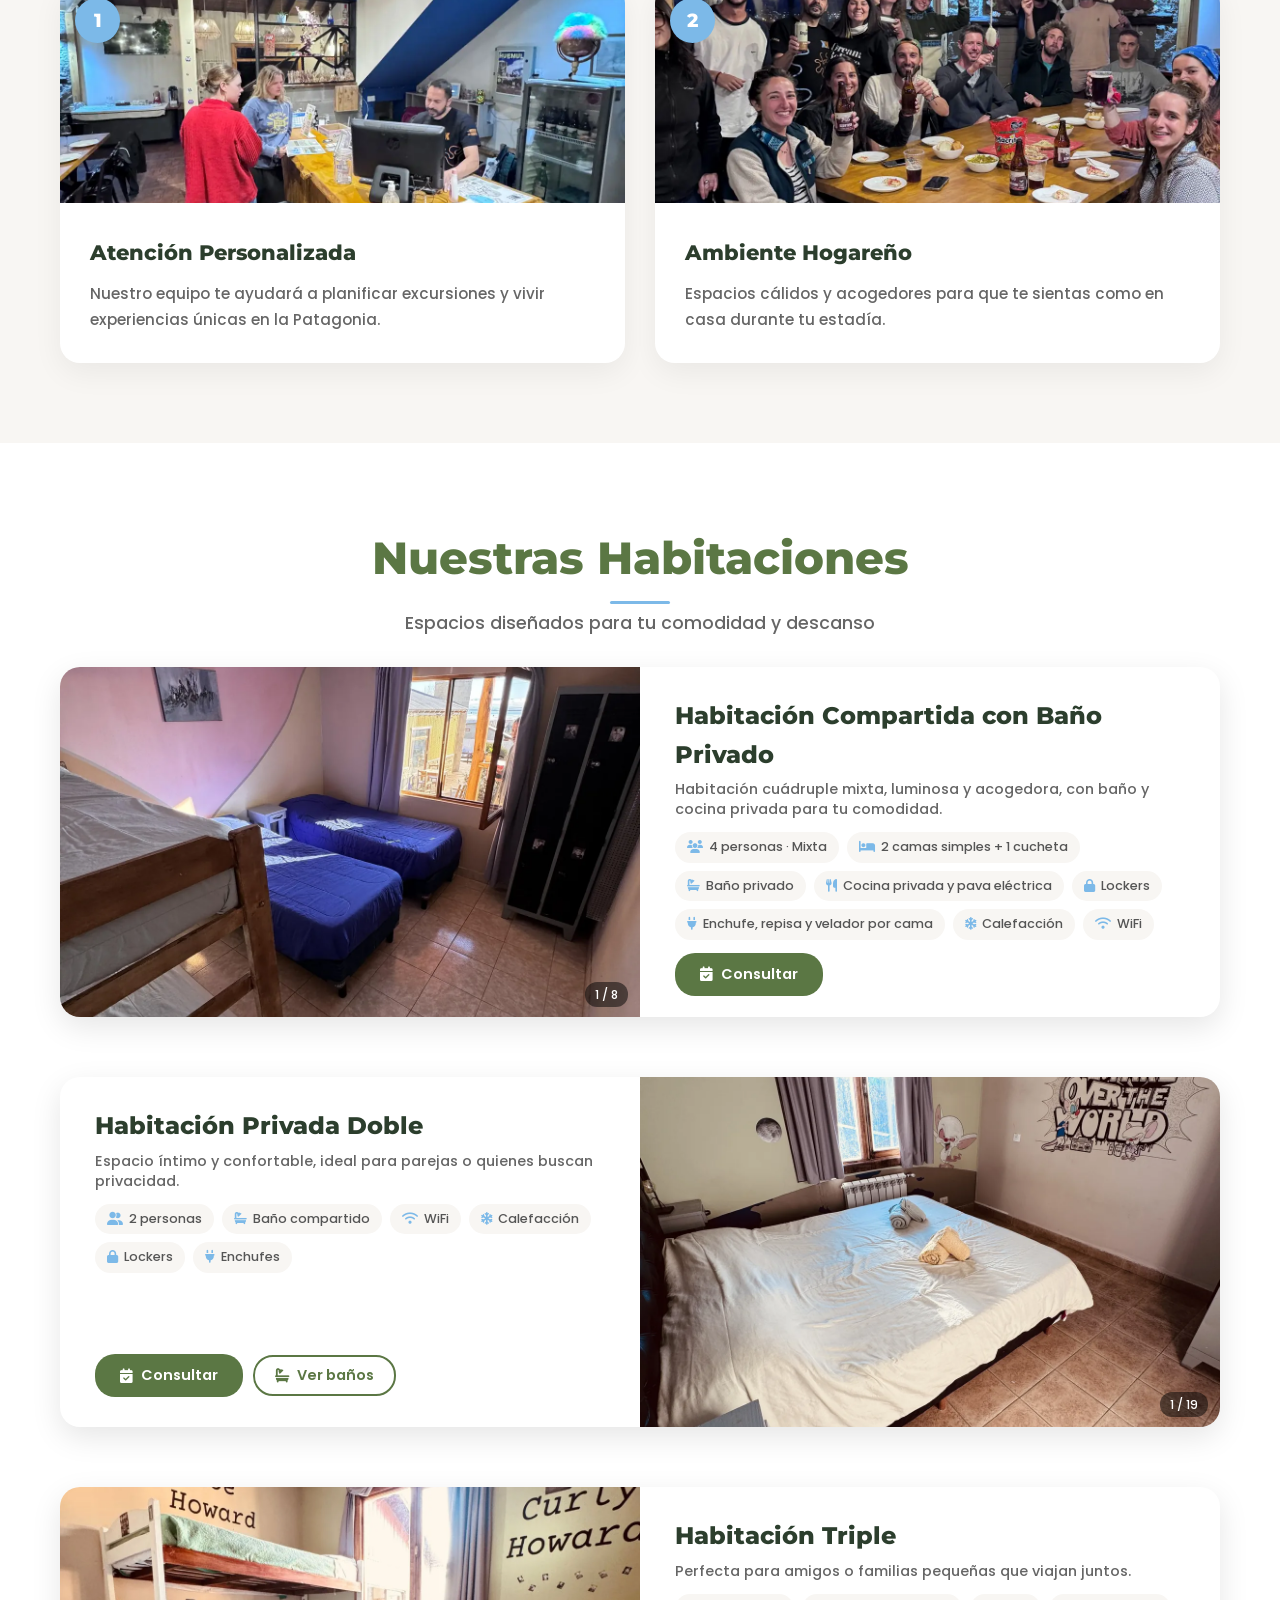
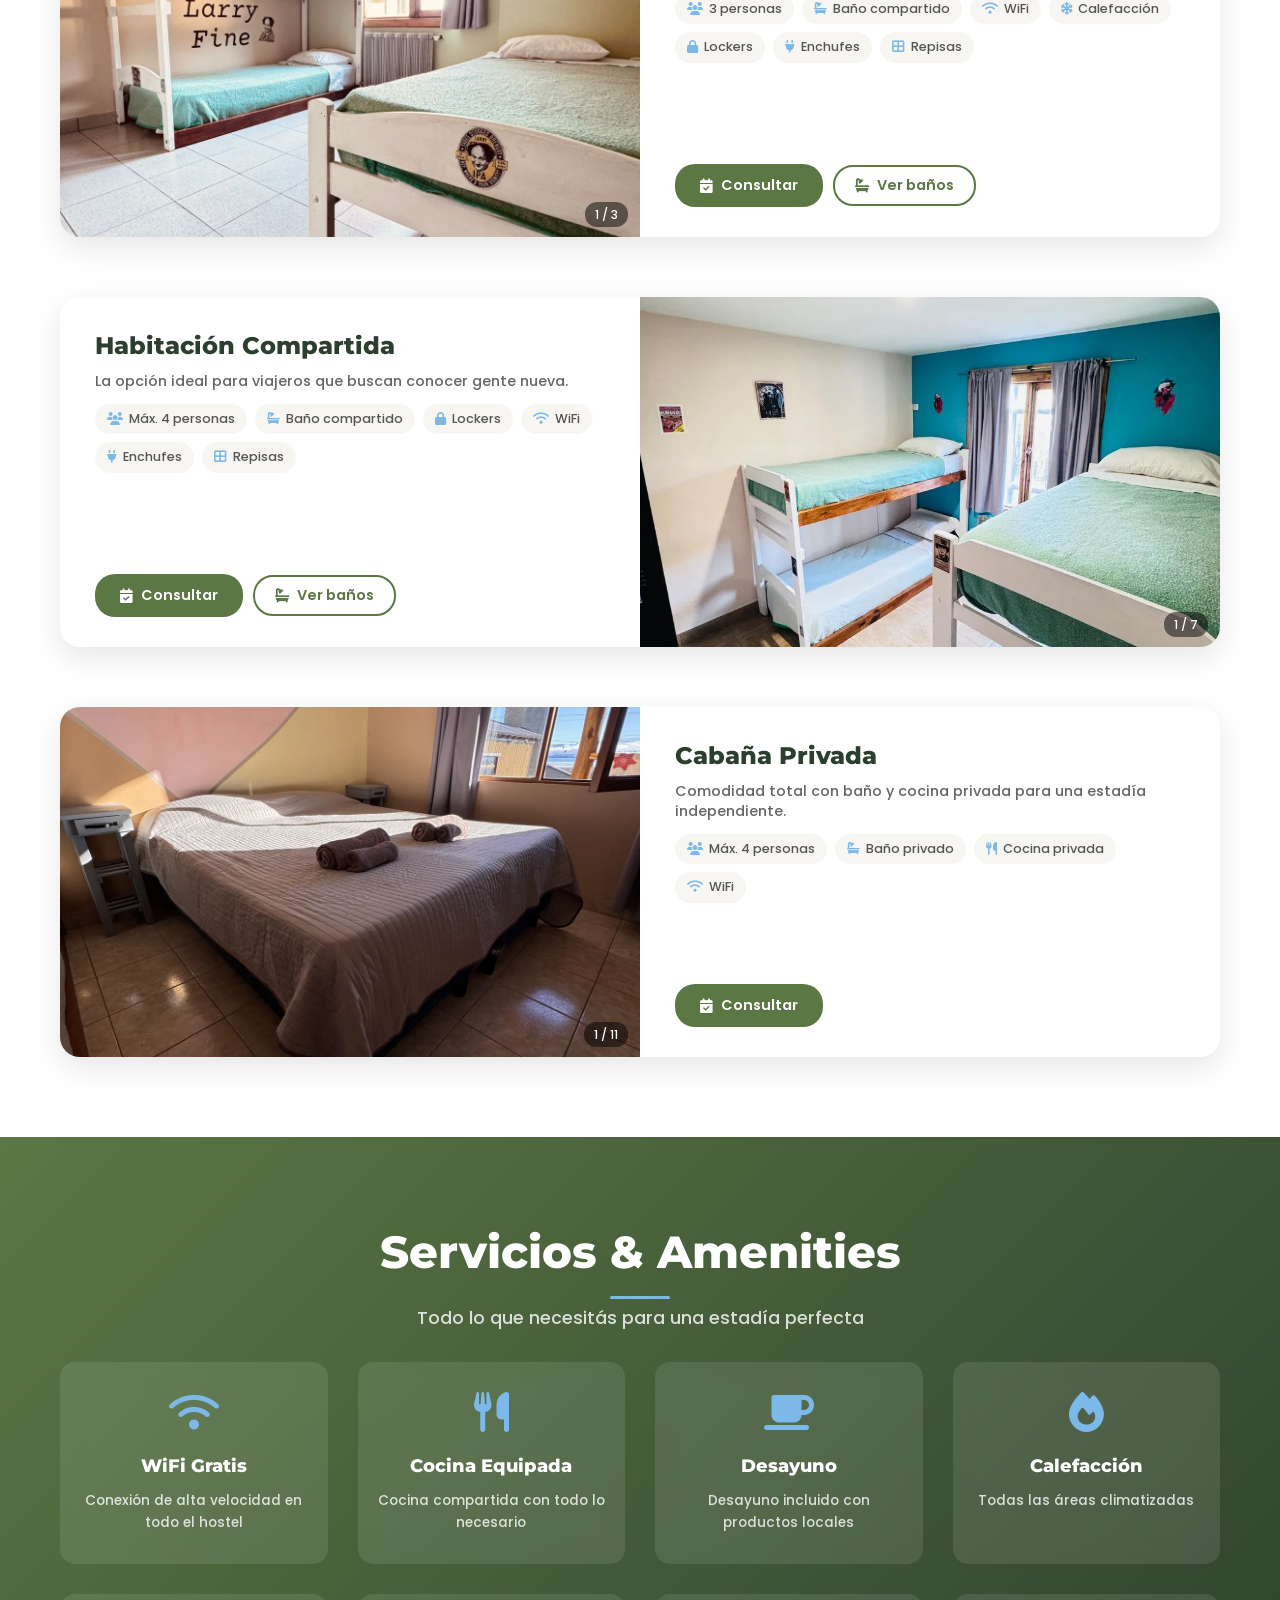
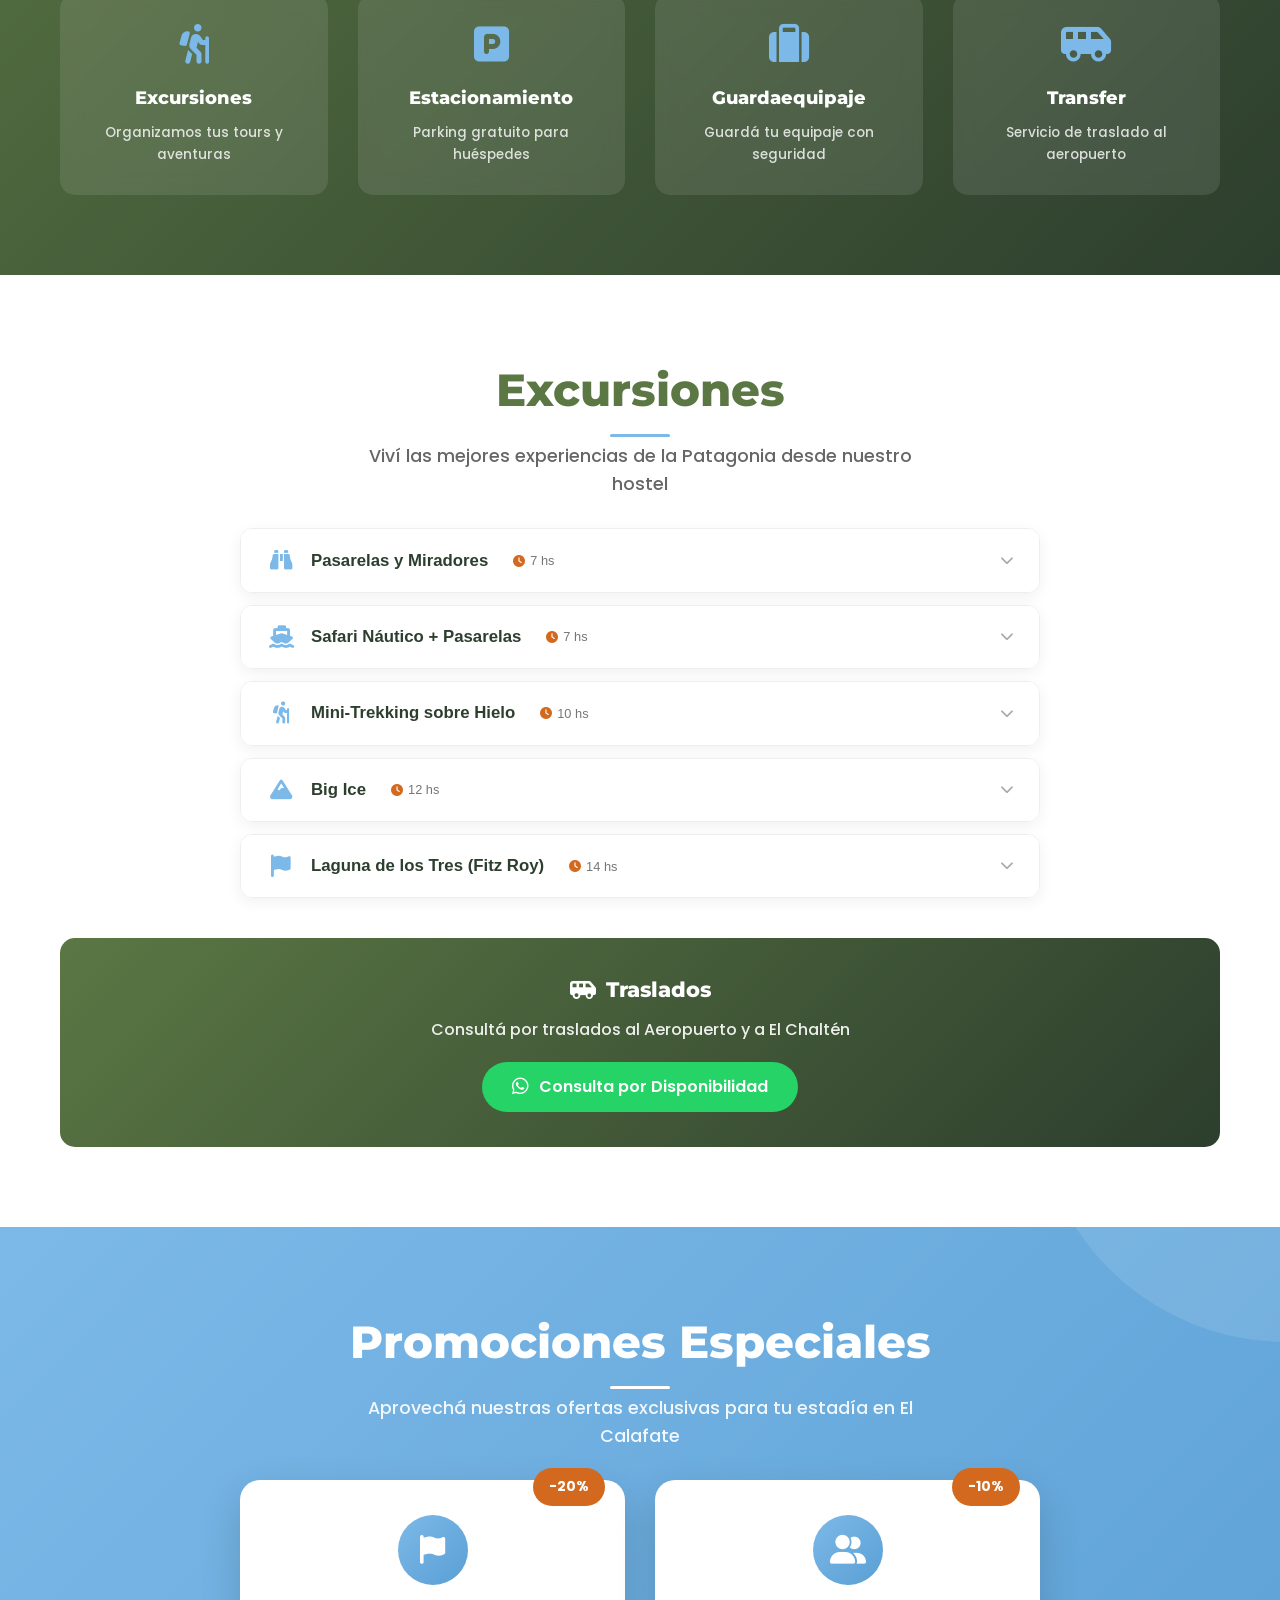
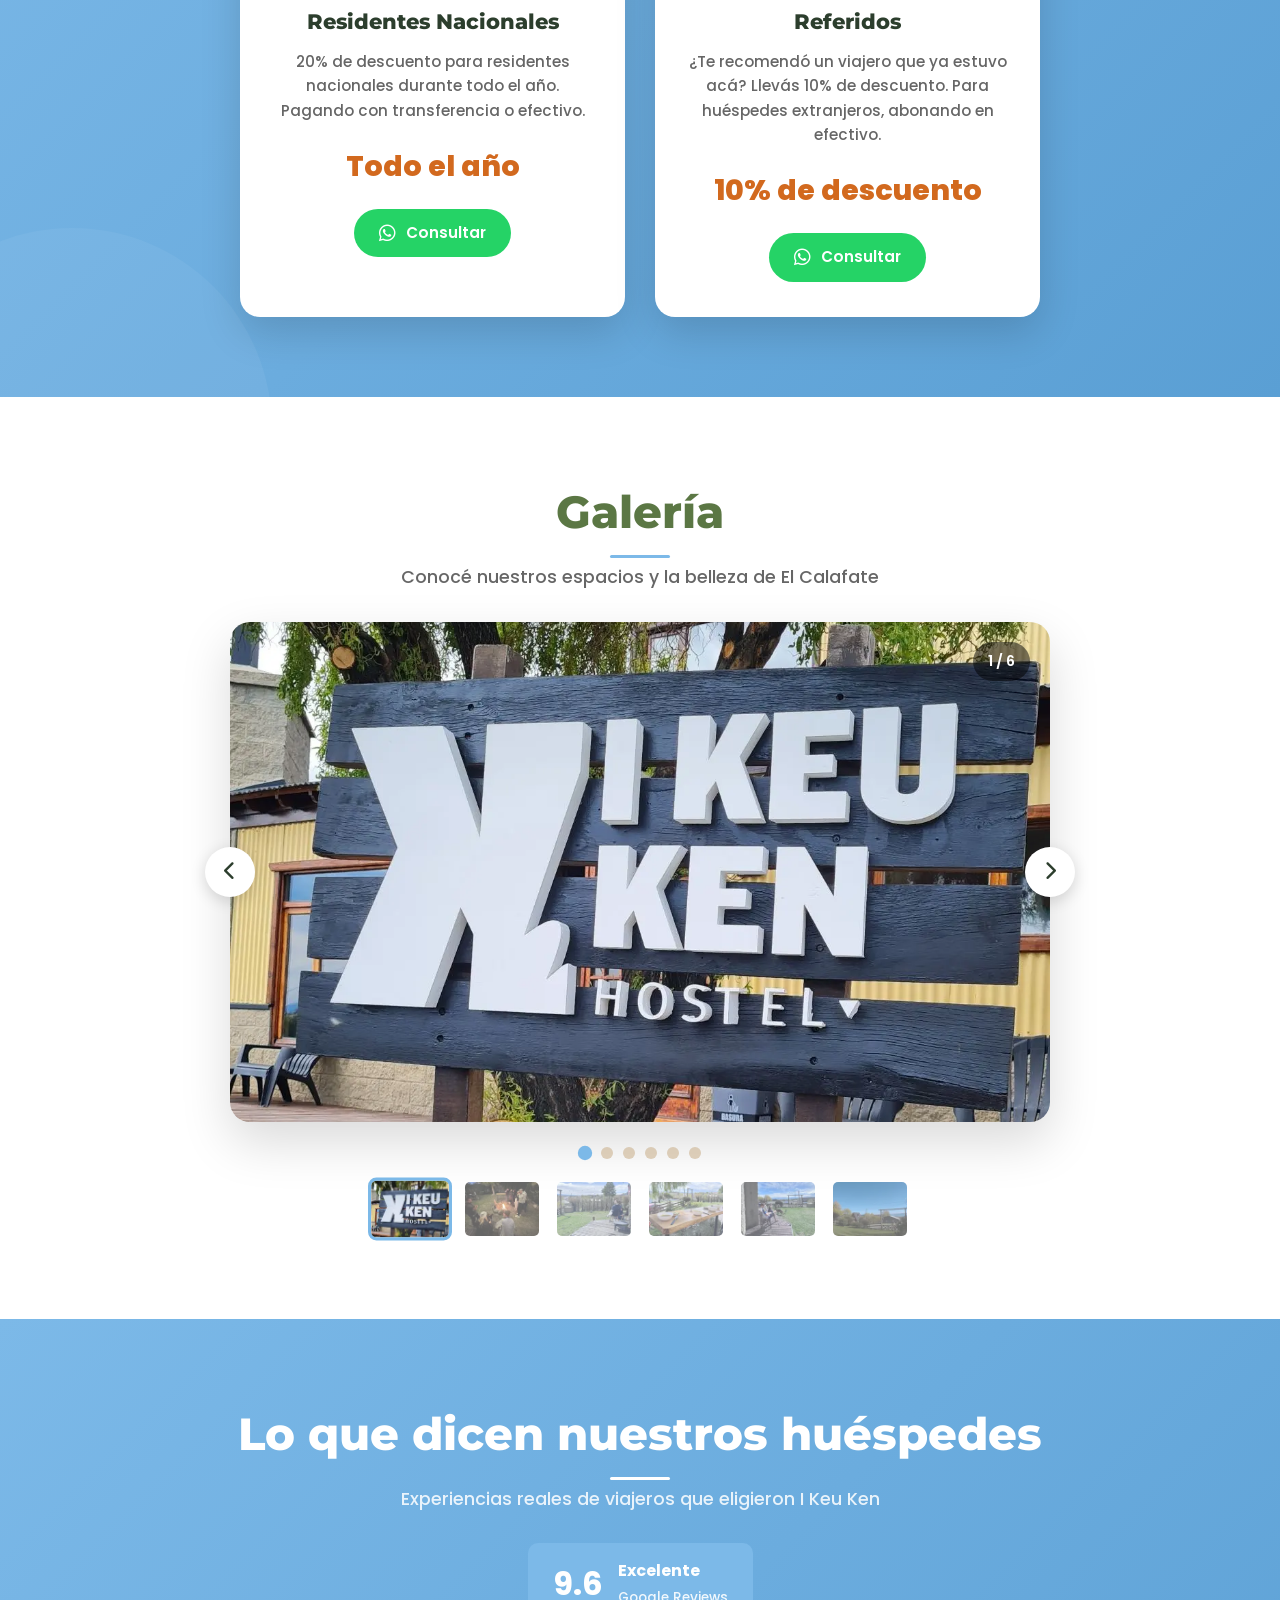
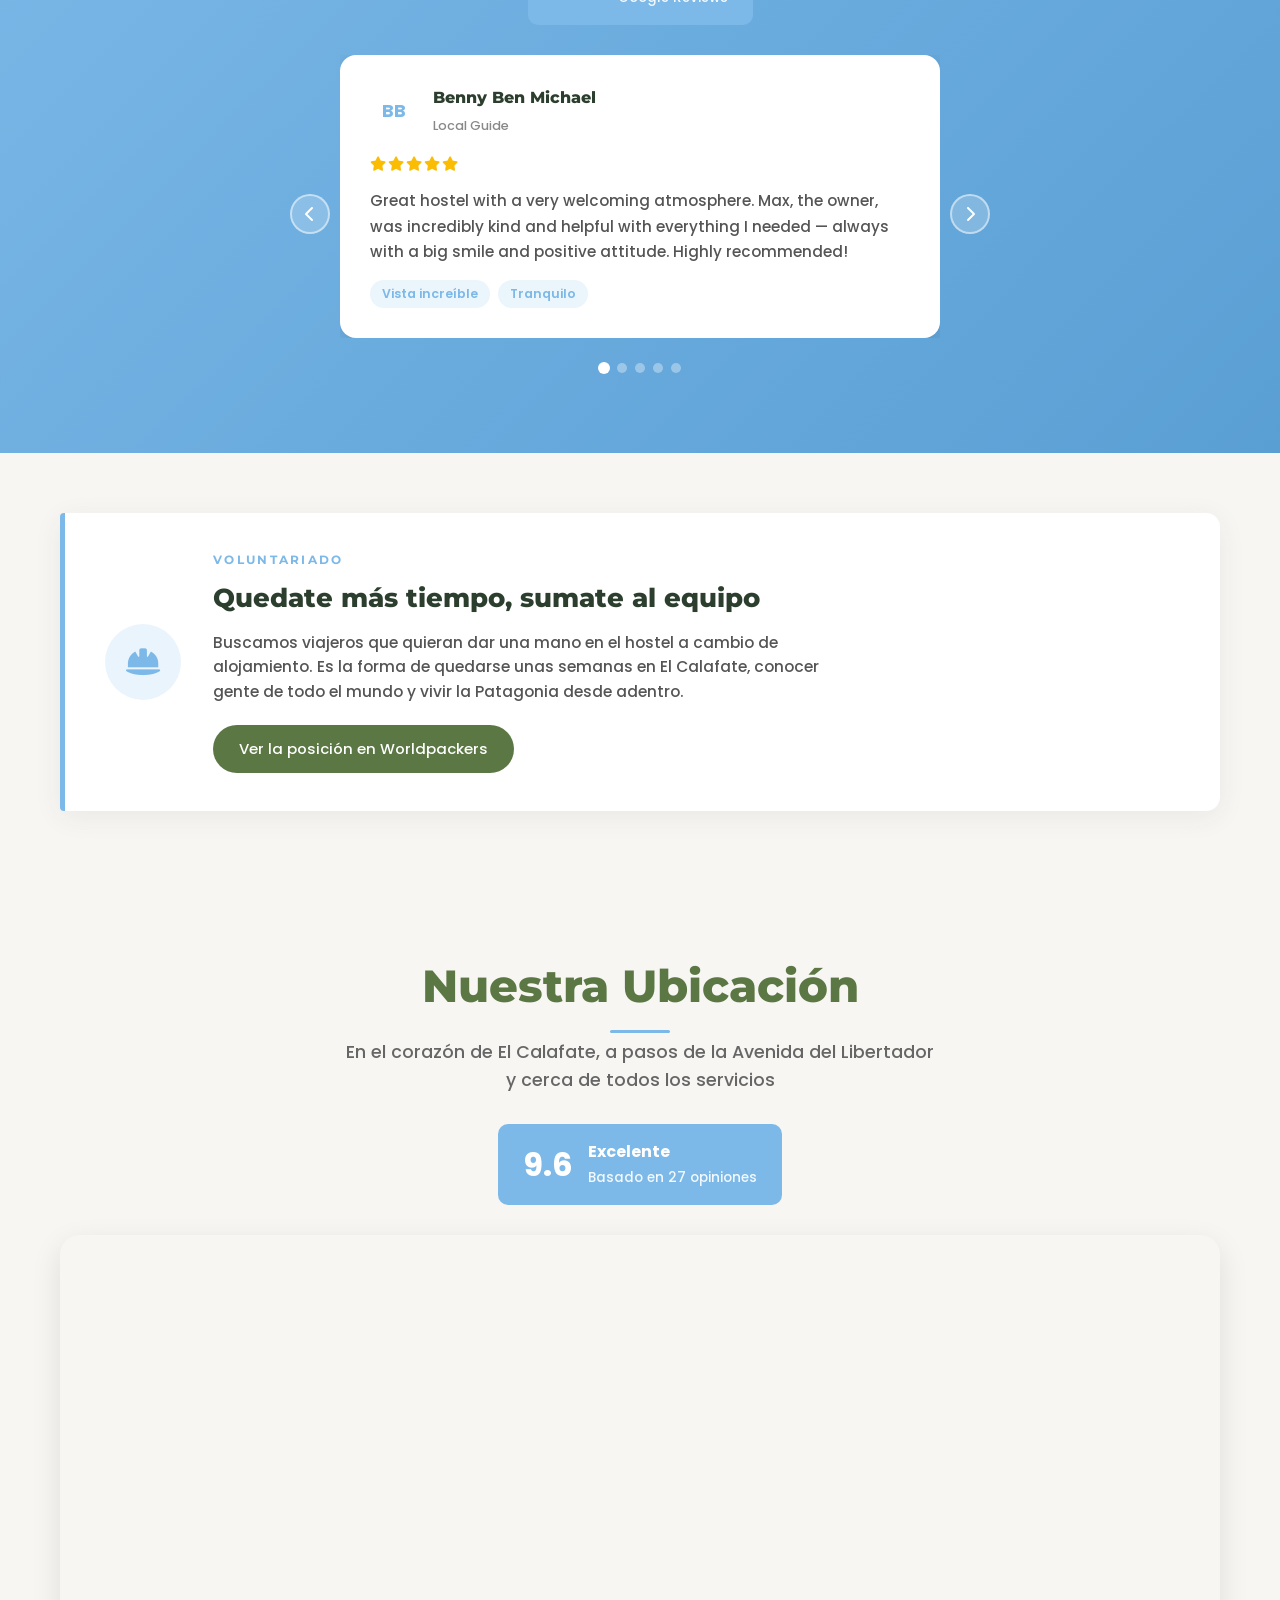
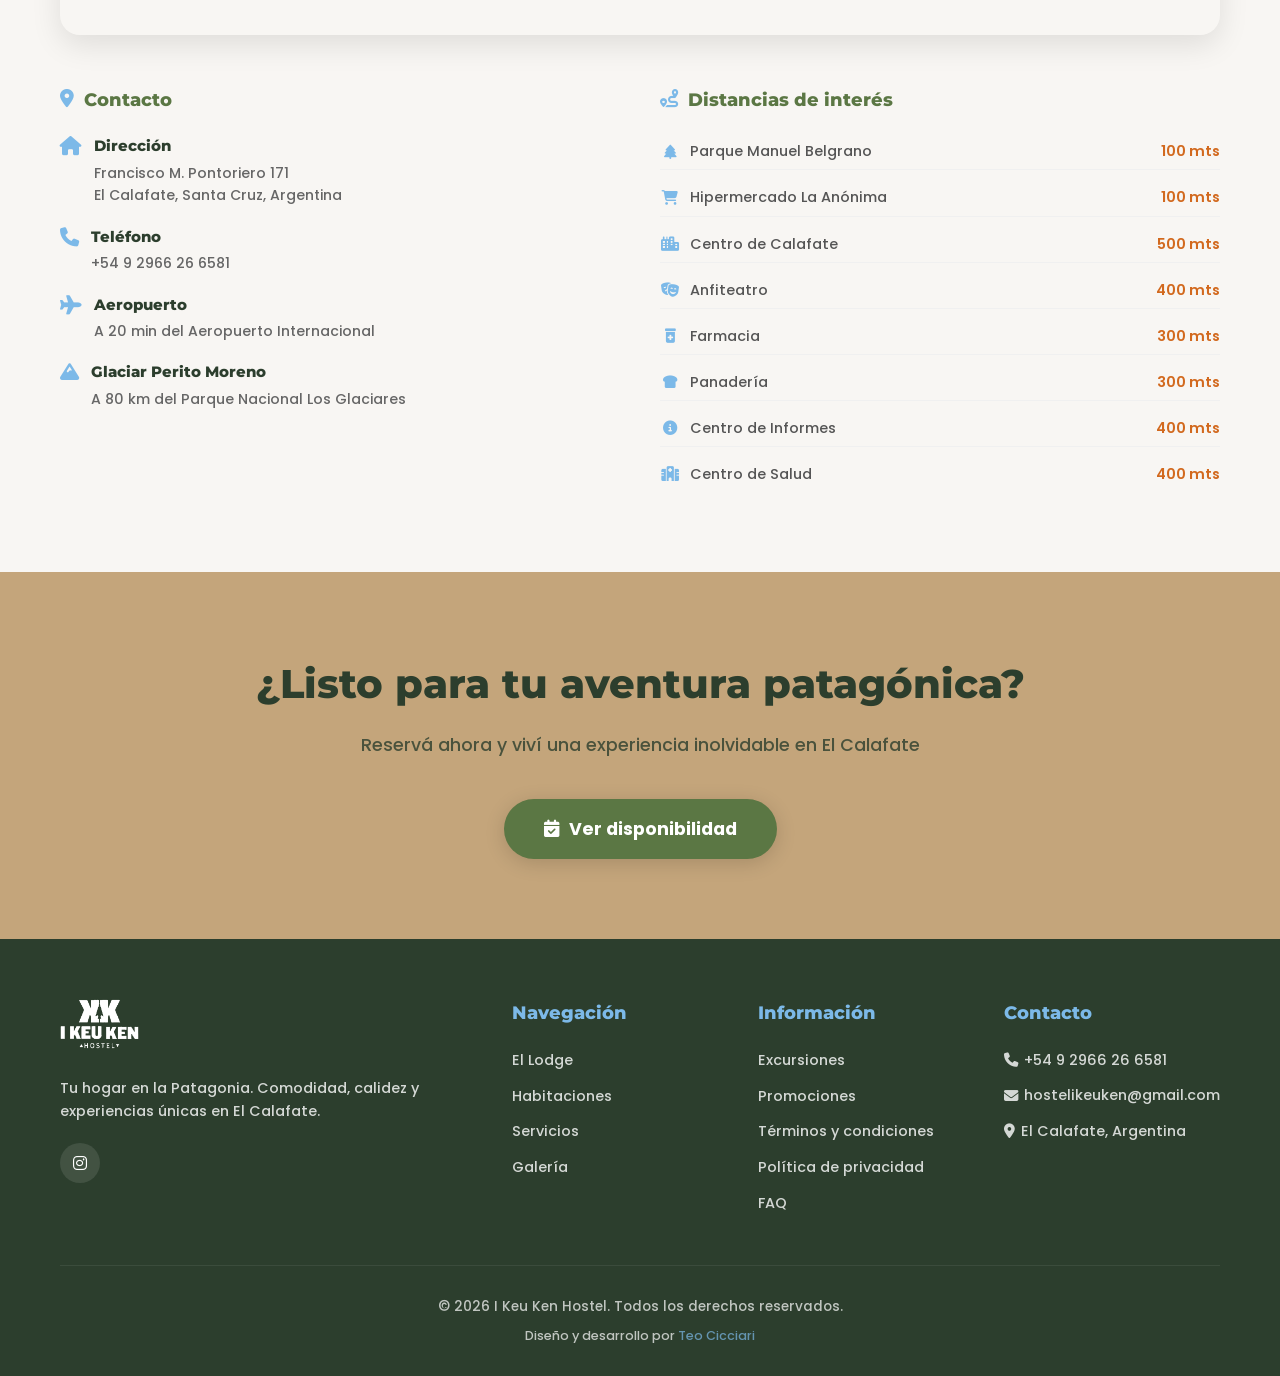
==== commit 9c41a9ca: "Poner primera la habitacion compartida con bano privado Es el formato que mas crece en el mercado de" ====
--- a/index.html
+++ b/index.html
@@ -225,6 +225,38 @@
             <div class="rooms-grid">
                 <div class="room-card">
                     <div class="room-carousel">
+                        <div class="room-slide active"><img loading="lazy" src="image_webp/Habitaciones/compartida-bano-privado/1.webp" alt="Habitación Compartida con Baño Privado - foto 1 de 8"></div>
+                        <div class="room-slide"><img data-src="image_webp/Habitaciones/compartida-bano-privado/2.webp" alt="Habitación Compartida con Baño Privado - foto 2 de 8"></div>
+                        <div class="room-slide"><img data-src="image_webp/Habitaciones/compartida-bano-privado/3.webp" alt="Habitación Compartida con Baño Privado - foto 3 de 8"></div>
+                        <div class="room-slide"><img data-src="image_webp/Habitaciones/compartida-bano-privado/4.webp" alt="Habitación Compartida con Baño Privado - foto 4 de 8"></div>
+                        <div class="room-slide"><img data-src="image_webp/Habitaciones/compartida-bano-privado/5.webp" alt="Habitación Compartida con Baño Privado - foto 5 de 8"></div>
+                        <div class="room-slide"><img data-src="image_webp/Habitaciones/compartida-bano-privado/6.webp" alt="Habitación Compartida con Baño Privado - foto 6 de 8"></div>
+                        <div class="room-slide"><img data-src="image_webp/Habitaciones/compartida-bano-privado/7.webp" alt="Habitación Compartida con Baño Privado - foto 7 de 8"></div>
+                        <div class="room-slide"><img data-src="image_webp/Habitaciones/compartida-bano-privado/8.webp" alt="Habitación Compartida con Baño Privado - foto 8 de 8"></div>
+                        <button class="room-carousel-btn prev" aria-label="Anterior" data-i18n-aria="aria.prev"><i class="fas fa-chevron-left"></i></button>
+                        <button class="room-carousel-btn next" aria-label="Siguiente" data-i18n-aria="aria.next"><i class="fas fa-chevron-right"></i></button>
+                        <span class="room-counter"></span>
+                    </div>
+                    <div class="room-content">
+                        <h3 data-i18n="rooms.sharedPrivate.name">Habitación Compartida con Baño Privado</h3>
+                        <p class="room-description" data-i18n="rooms.sharedPrivate.desc">Habitación cuádruple mixta, luminosa y acogedora, con baño y cocina privada para tu comodidad.</p>
+                        <div class="room-features">
+                            <span data-i18n-html="rooms.feature.mixed4"><i class="fas fa-users"></i> 4 personas · Mixta</span>
+                            <span data-i18n-html="rooms.feature.beds4"><i class="fas fa-bed"></i> 2 camas simples + 1 cucheta</span>
+                            <span data-i18n-html="rooms.feature.bathroom"><i class="fas fa-bath"></i> Baño privado</span>
+                            <span data-i18n-html="rooms.feature.kitchenKettle"><i class="fas fa-utensils"></i> Cocina privada y pava eléctrica</span>
+                            <span data-i18n-html="rooms.feature.lockers"><i class="fas fa-lock"></i> Lockers</span>
+                            <span data-i18n-html="rooms.feature.perBed"><i class="fas fa-plug"></i> Enchufe, repisa y velador por cama</span>
+                            <span data-i18n-html="rooms.feature.heating"><i class="fas fa-snowflake"></i> Calefacción</span>
+                            <span data-i18n-html="rooms.feature.wifi"><i class="fas fa-wifi"></i> WiFi</span>
+                        </div>
+                        <div class="room-cta">
+                            <a href="#booking" class="btn-ver" data-room="sharedPrivate" data-i18n-html="btn.inquire"><i class="fas fa-calendar-check"></i> Consultar</a>
+                        </div>
+                    </div>
+                </div>
+                <div class="room-card reverse">
+                    <div class="room-carousel">
                         <div class="room-slide active"><img loading="lazy" src="image_webp/Habitaciones/privada/1.webp" alt="Habitación Privada Doble - foto 1 de 19"></div>
                         <div class="room-slide"><img data-src="image_webp/Habitaciones/privada/2.webp" alt="Habitación Privada Doble - foto 2 de 19"></div>
                         <div class="room-slide"><img data-src="image_webp/Habitaciones/privada/3.webp" alt="Habitación Privada Doble - foto 3 de 19"></div>
@@ -265,7 +297,7 @@
                         </div>
                     </div>
                 </div>
-                <div class="room-card reverse">
+                <div class="room-card">
                     <div class="room-carousel">
                         <div class="room-slide active"><img loading="lazy" src="image_webp/Habitaciones/triple/1.webp" alt="Habitación Triple - foto 1 de 3"></div>
                         <div class="room-slide"><img data-src="image_webp/Habitaciones/triple/2.webp" alt="Habitación Triple - foto 2 de 3"></div>
@@ -292,7 +324,7 @@
                         </div>
                     </div>
                 </div>
-                <div class="room-card">
+                <div class="room-card reverse">
                     <div class="room-carousel">
                         <div class="room-slide active"><img loading="lazy" src="image_webp/Habitaciones/compartida/1.webp" alt="Habitación Compartida - foto 1 de 7"></div>
                         <div class="room-slide"><img data-src="image_webp/Habitaciones/compartida/2.webp" alt="Habitación Compartida - foto 2 de 7"></div>
@@ -322,7 +354,7 @@
                         </div>
                     </div>
                 </div>
-                <div class="room-card reverse">
+                <div class="room-card">
                     <div class="room-carousel">
                         <div class="room-slide active"><img loading="lazy" src="image_webp/Habitaciones/suite/1.webp" alt="Cabaña Privada - foto 1 de 11"></div>
                         <div class="room-slide"><img data-src="image_webp/Habitaciones/suite/2.webp" alt="Cabaña Privada - foto 2 de 11"></div>
@@ -353,38 +385,6 @@
                         </div>
                     </div>
                 </div>
-                <div class="room-card">
-                    <div class="room-carousel">
-                        <div class="room-slide active"><img loading="lazy" src="image_webp/Habitaciones/compartida-bano-privado/1.webp" alt="Habitación Compartida con Baño Privado - foto 1 de 8"></div>
-                        <div class="room-slide"><img data-src="image_webp/Habitaciones/compartida-bano-privado/2.webp" alt="Habitación Compartida con Baño Privado - foto 2 de 8"></div>
-                        <div class="room-slide"><img data-src="image_webp/Habitaciones/compartida-bano-privado/3.webp" alt="Habitación Compartida con Baño Privado - foto 3 de 8"></div>
-                        <div class="room-slide"><img data-src="image_webp/Habitaciones/compartida-bano-privado/4.webp" alt="Habitación Compartida con Baño Privado - foto 4 de 8"></div>
-                        <div class="room-slide"><img data-src="image_webp/Habitaciones/compartida-bano-privado/5.webp" alt="Habitación Compartida con Baño Privado - foto 5 de 8"></div>
-                        <div class="room-slide"><img data-src="image_webp/Habitaciones/compartida-bano-privado/6.webp" alt="Habitación Compartida con Baño Privado - foto 6 de 8"></div>
-                        <div class="room-slide"><img data-src="image_webp/Habitaciones/compartida-bano-privado/7.webp" alt="Habitación Compartida con Baño Privado - foto 7 de 8"></div>
-                        <div class="room-slide"><img data-src="image_webp/Habitaciones/compartida-bano-privado/8.webp" alt="Habitación Compartida con Baño Privado - foto 8 de 8"></div>
-                        <button class="room-carousel-btn prev" aria-label="Anterior" data-i18n-aria="aria.prev"><i class="fas fa-chevron-left"></i></button>
-                        <button class="room-carousel-btn next" aria-label="Siguiente" data-i18n-aria="aria.next"><i class="fas fa-chevron-right"></i></button>
-                        <span class="room-counter"></span>
-                    </div>
-                    <div class="room-content">
-                        <h3 data-i18n="rooms.sharedPrivate.name">Habitación Compartida con Baño Privado</h3>
-                        <p class="room-description" data-i18n="rooms.sharedPrivate.desc">Habitación cuádruple mixta, luminosa y acogedora, con baño y cocina privada para tu comodidad.</p>
-                        <div class="room-features">
-                            <span data-i18n-html="rooms.feature.mixed4"><i class="fas fa-users"></i> 4 personas · Mixta</span>
-                            <span data-i18n-html="rooms.feature.beds4"><i class="fas fa-bed"></i> 2 camas simples + 1 cucheta</span>
-                            <span data-i18n-html="rooms.feature.bathroom"><i class="fas fa-bath"></i> Baño privado</span>
-                            <span data-i18n-html="rooms.feature.kitchenKettle"><i class="fas fa-utensils"></i> Cocina privada y pava eléctrica</span>
-                            <span data-i18n-html="rooms.feature.lockers"><i class="fas fa-lock"></i> Lockers</span>
-                            <span data-i18n-html="rooms.feature.perBed"><i class="fas fa-plug"></i> Enchufe, repisa y velador por cama</span>
-                            <span data-i18n-html="rooms.feature.heating"><i class="fas fa-snowflake"></i> Calefacción</span>
-                            <span data-i18n-html="rooms.feature.wifi"><i class="fas fa-wifi"></i> WiFi</span>
-                        </div>
-                        <div class="room-cta">
-                            <a href="#booking" class="btn-ver" data-room="sharedPrivate" data-i18n-html="btn.inquire"><i class="fas fa-calendar-check"></i> Consultar</a>
-                        </div>
-                    </div>
-                </div>
             </div>
         </div>
     </section>
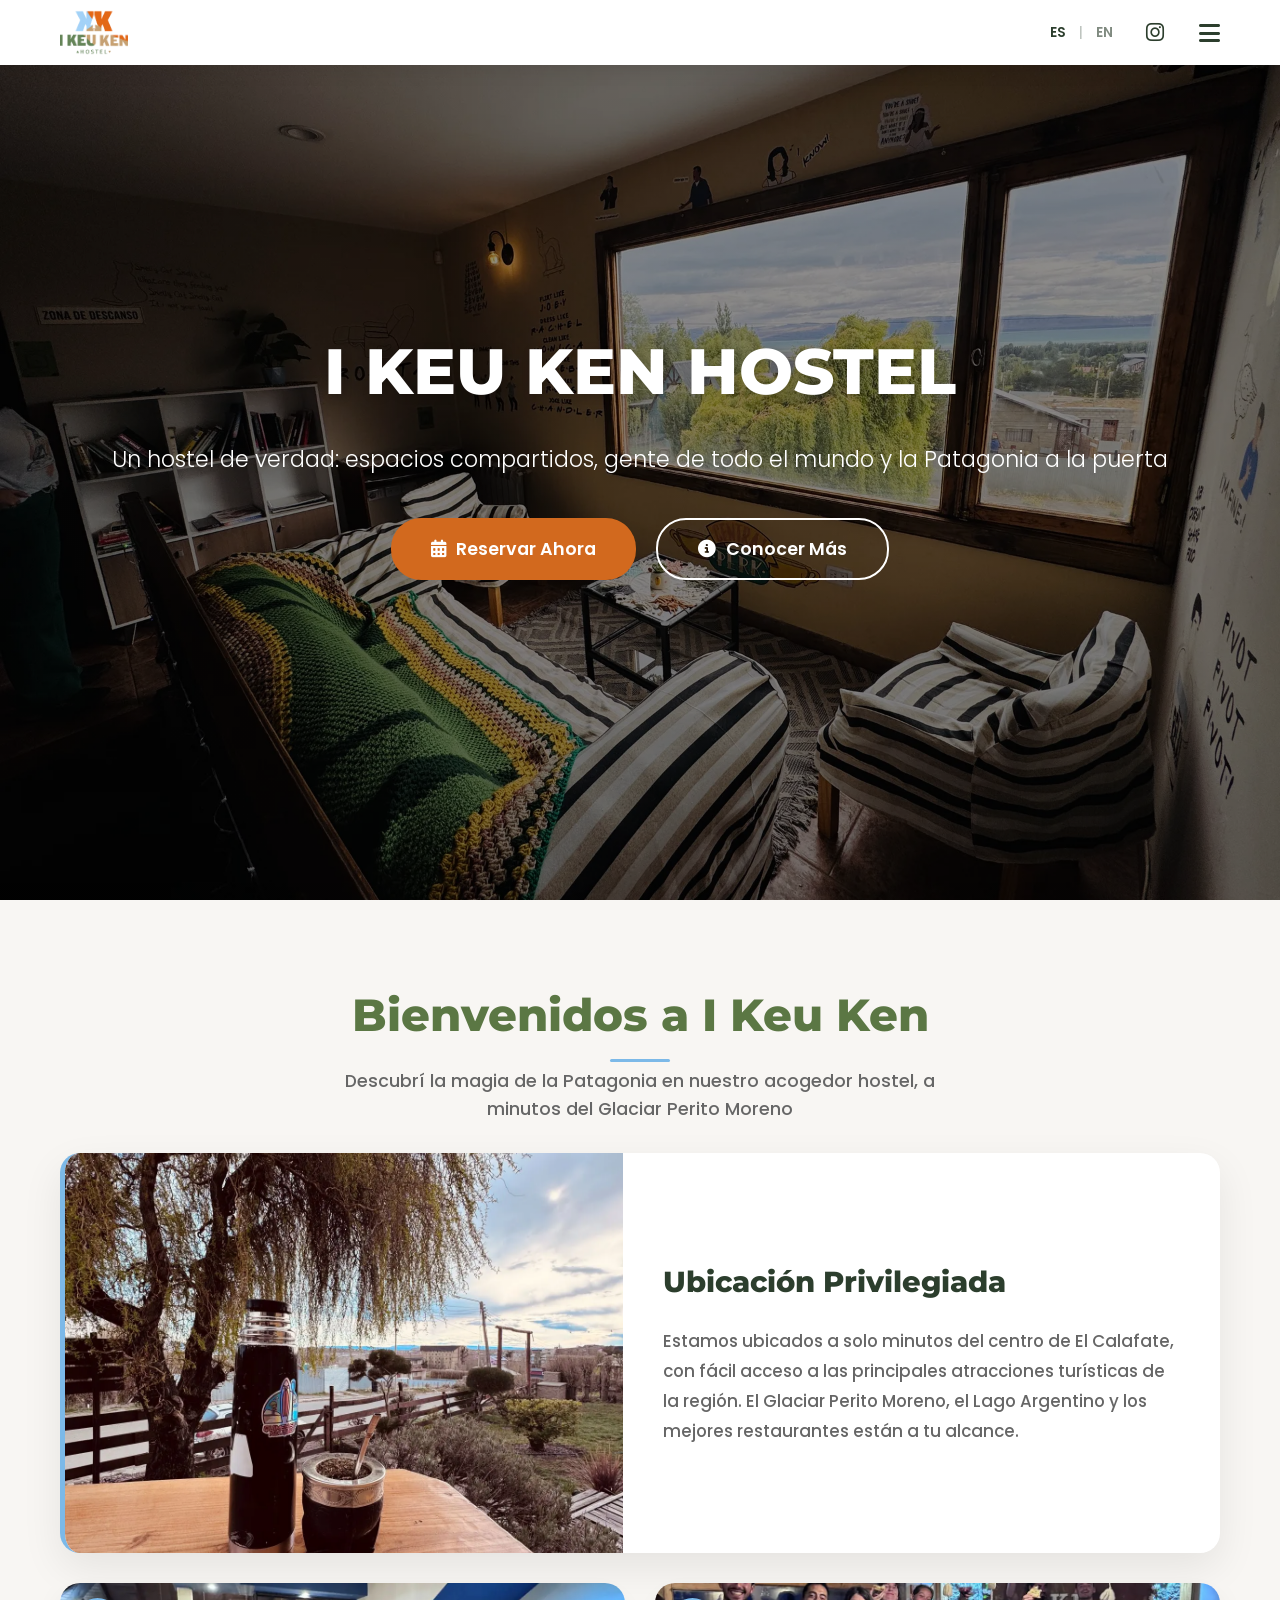
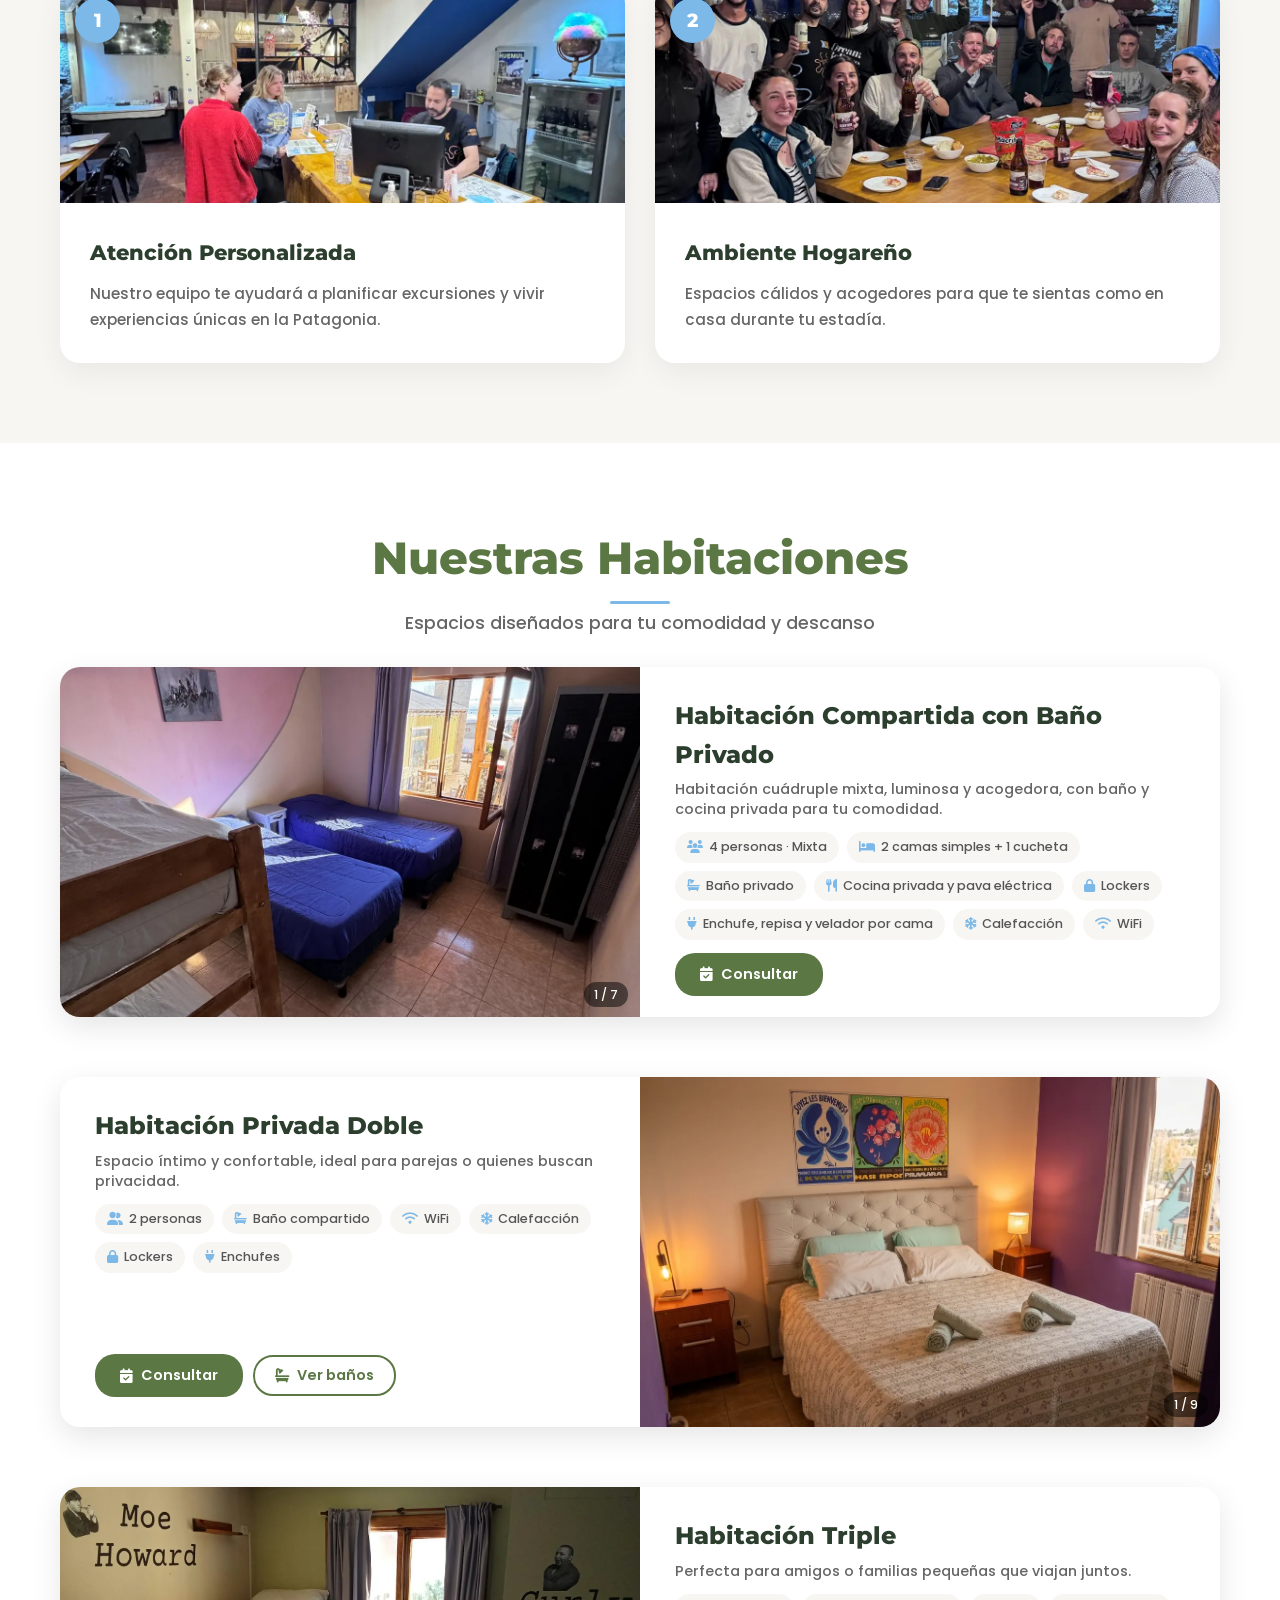
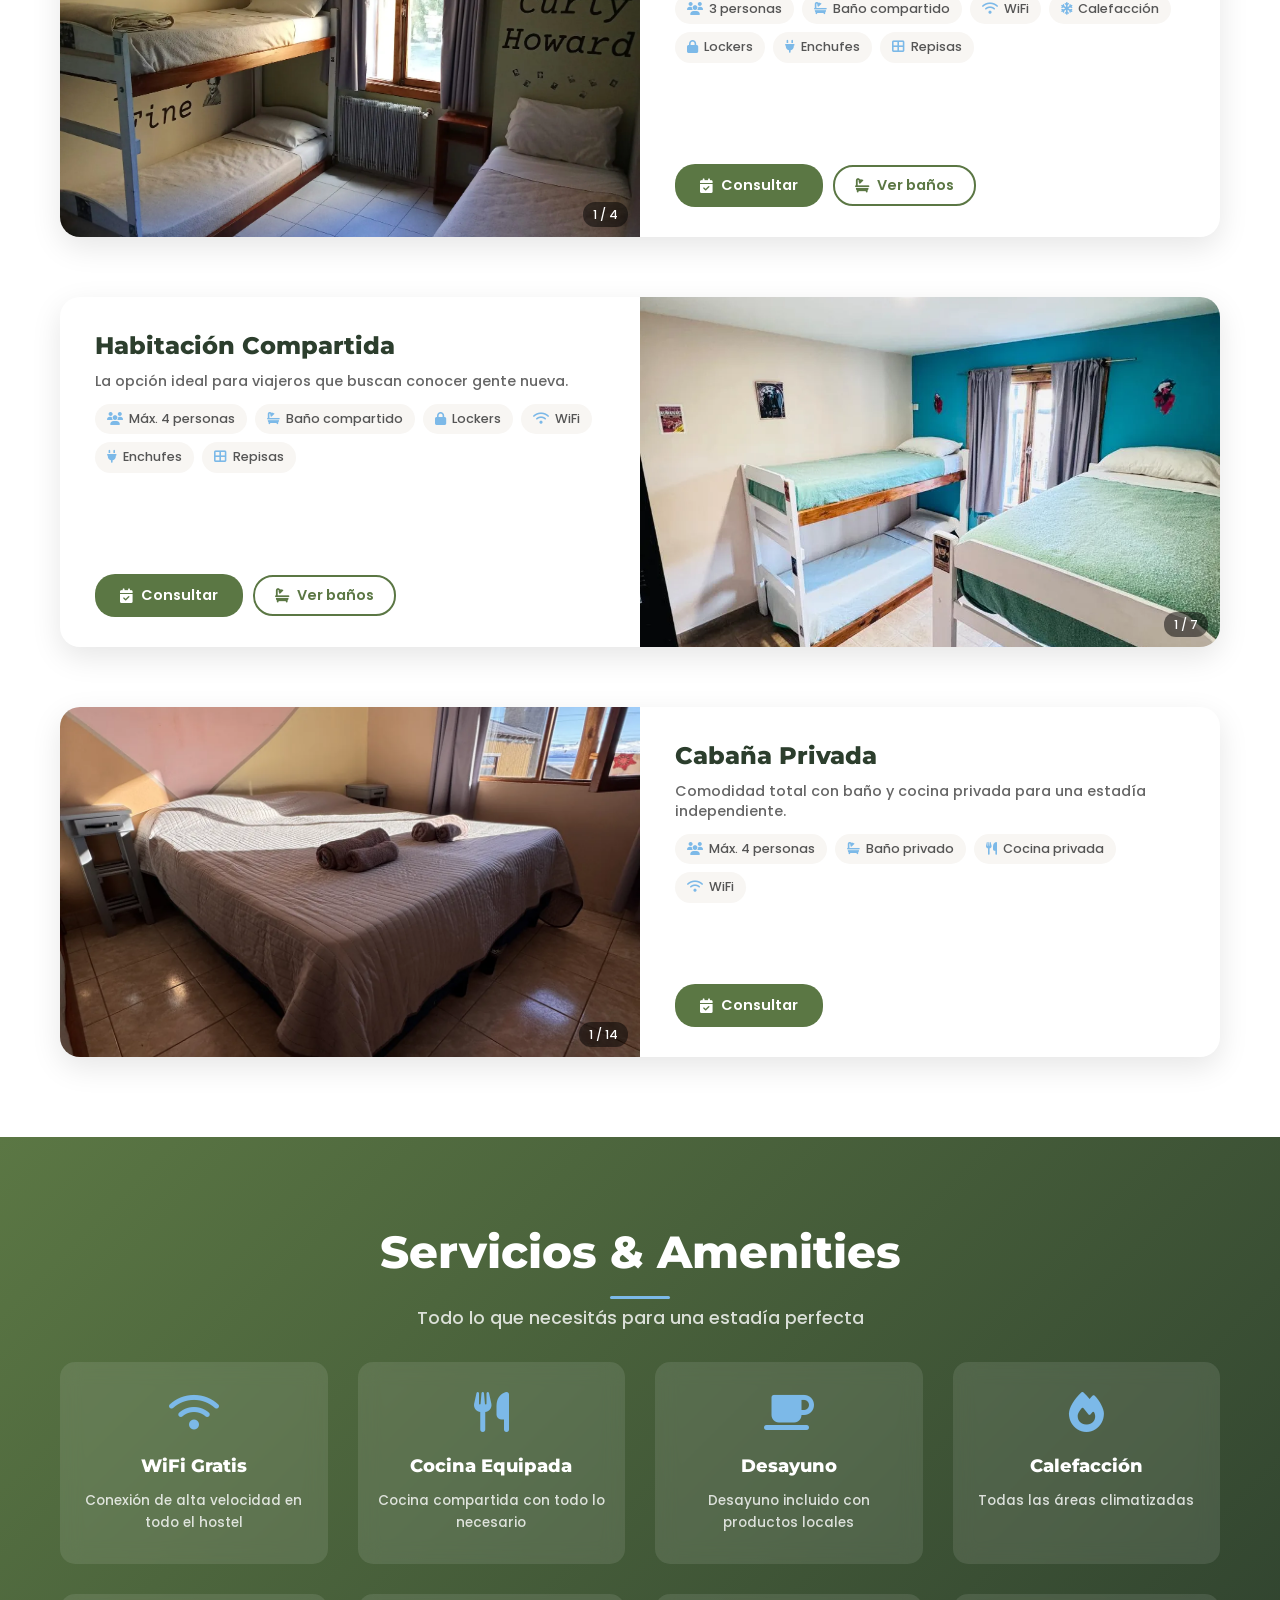
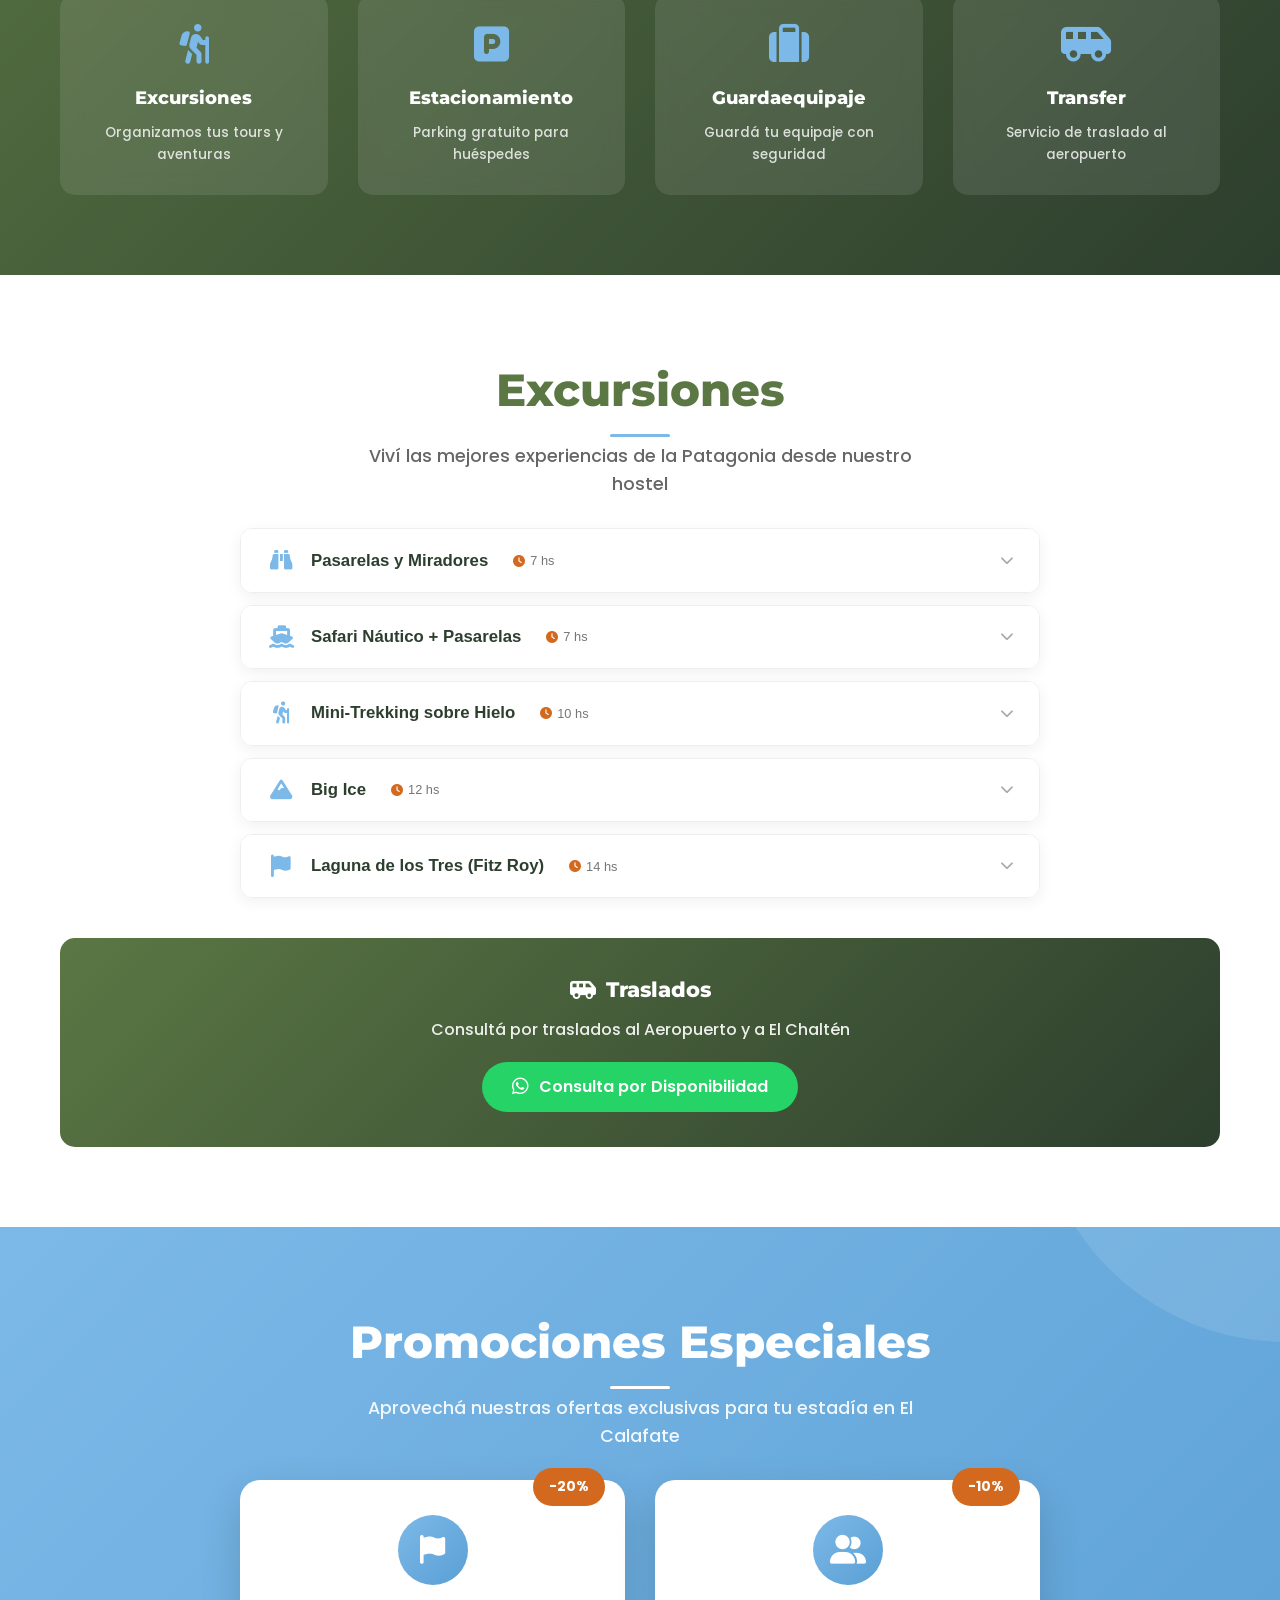
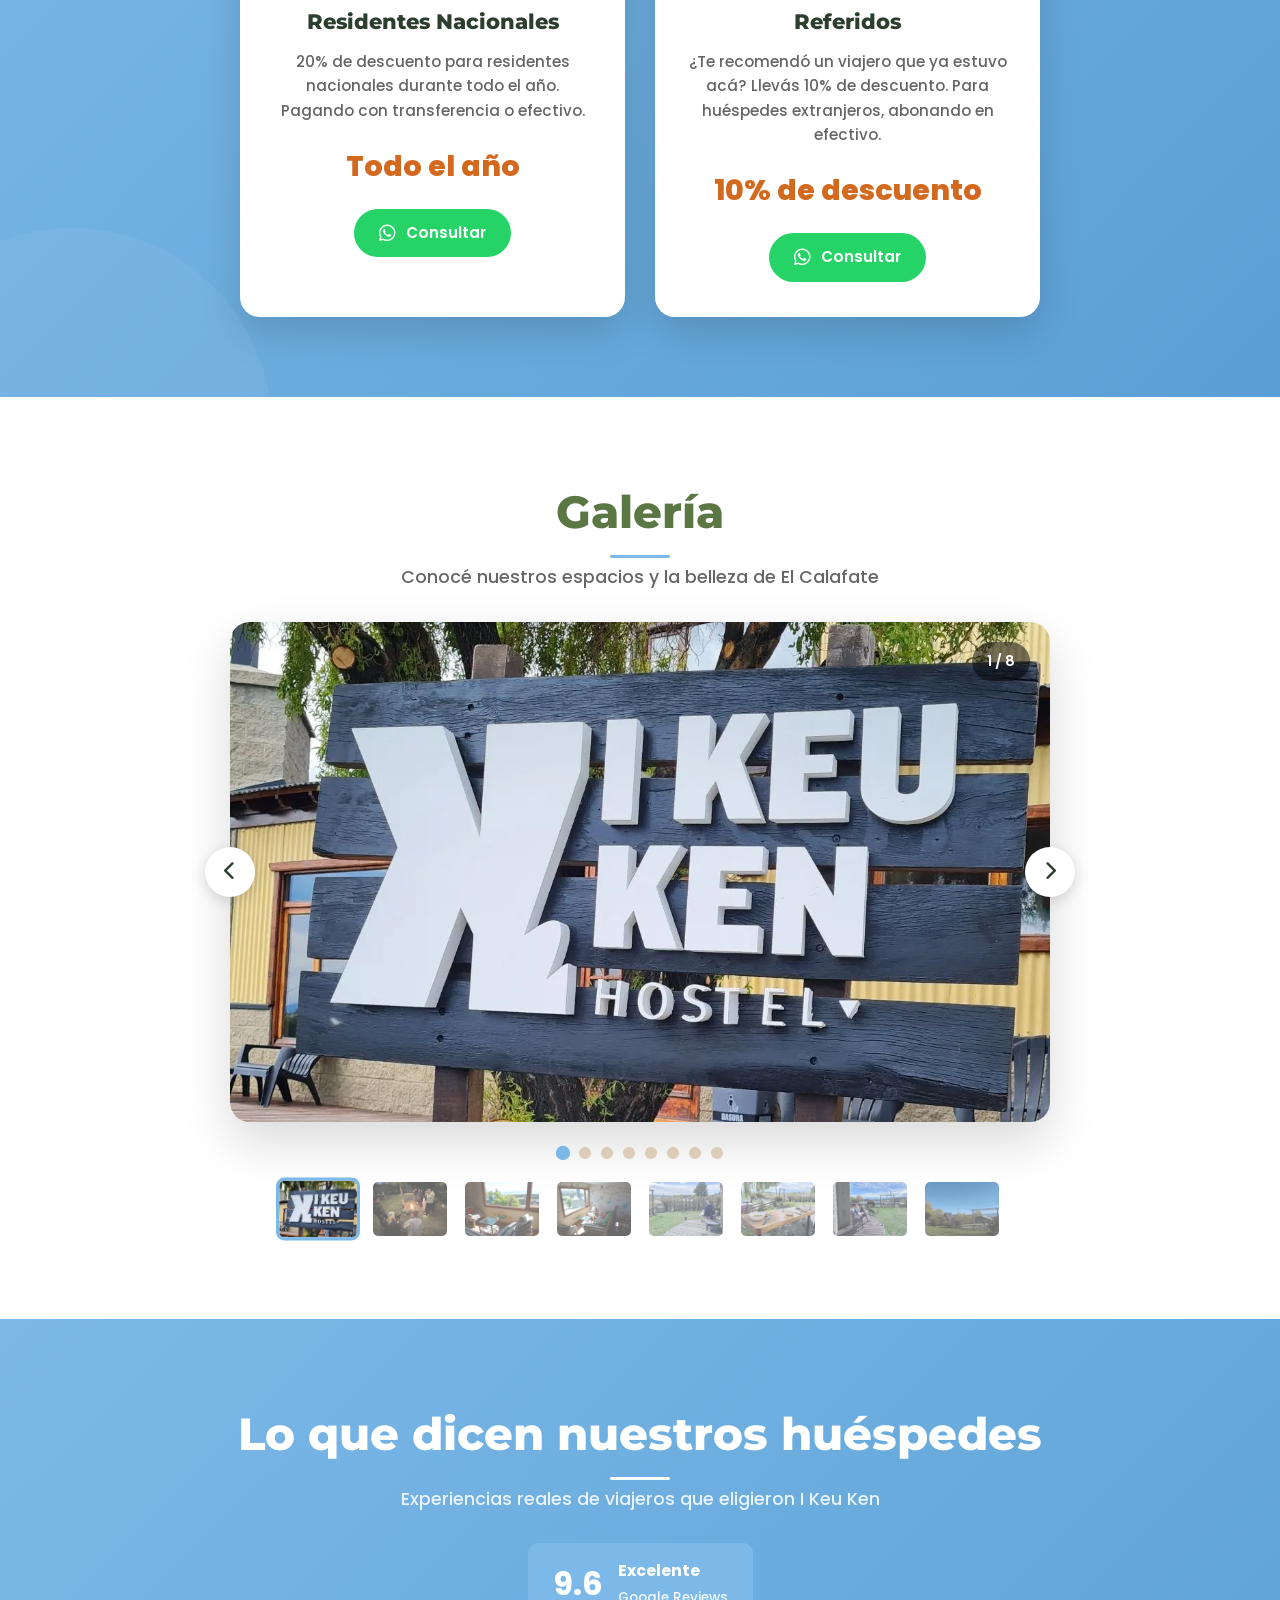
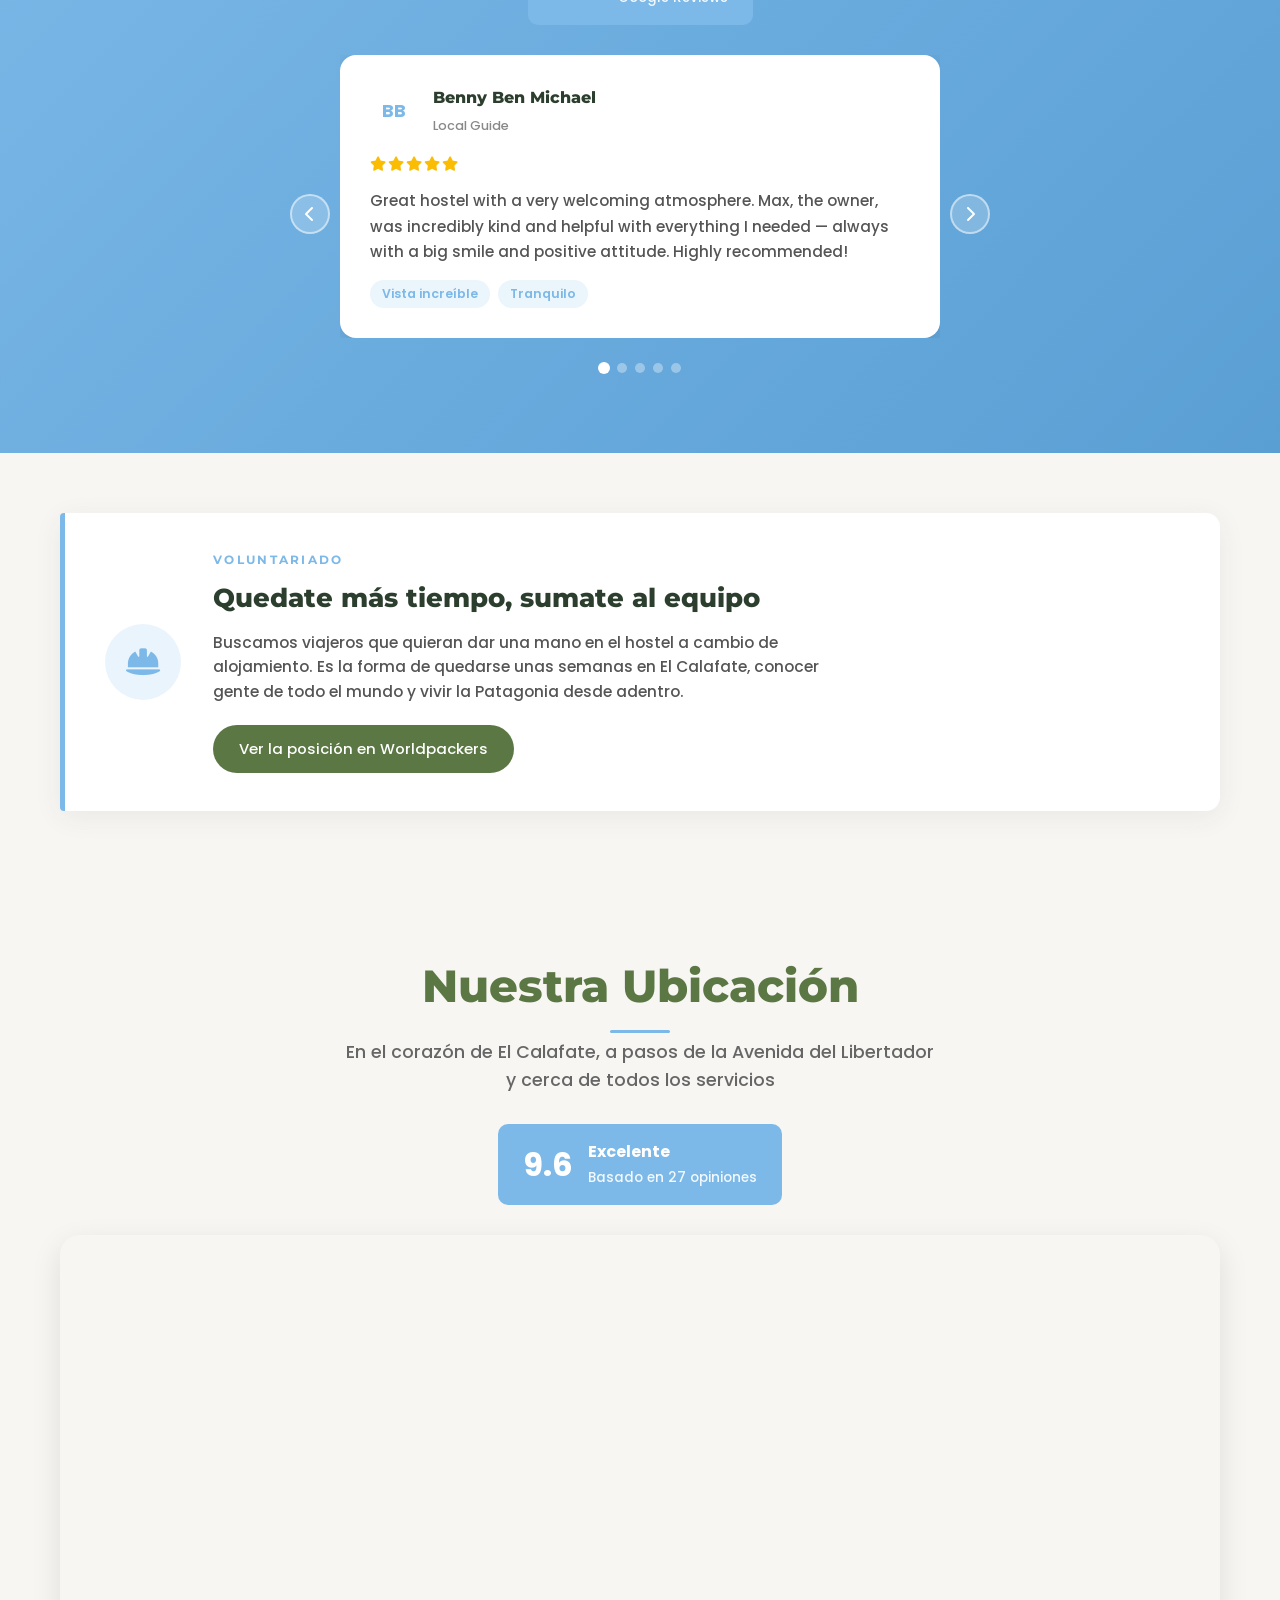
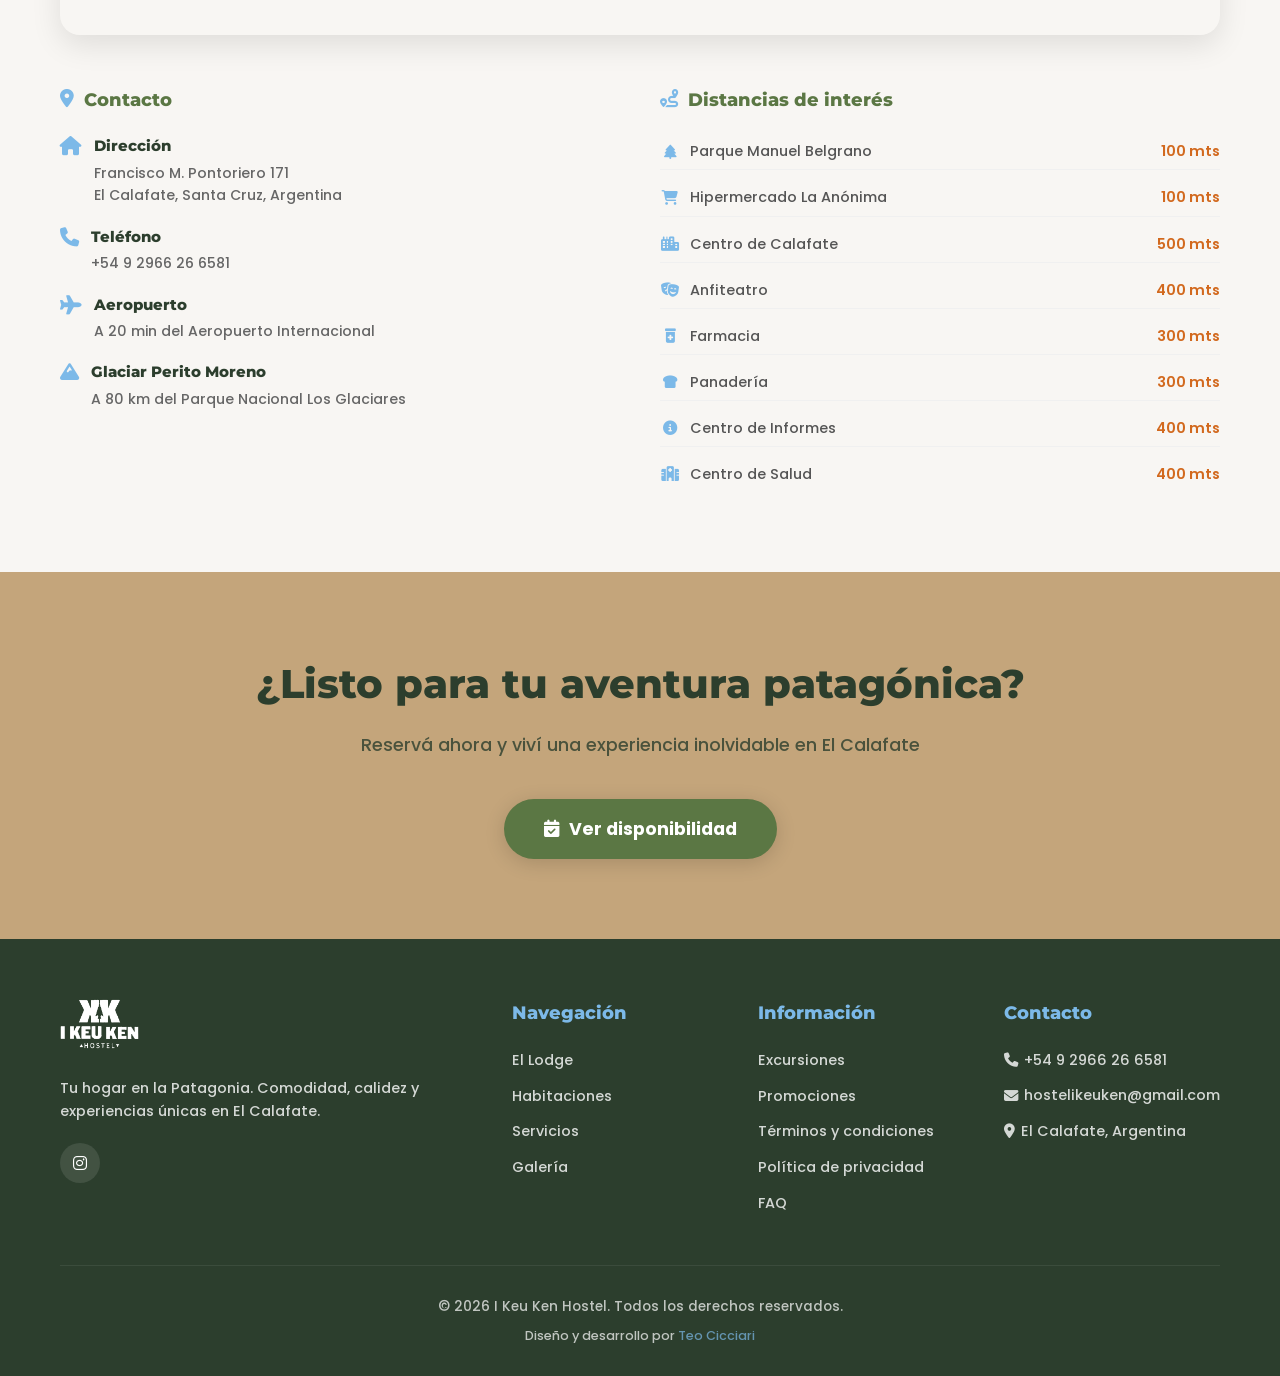
==== commit b38efc5a: "Actualizar fotos de habitaciones y sumar la sala de arriba a la galeria Segun la carpeta "nuevas" de" ====
--- a/index.html
+++ b/index.html
@@ -225,14 +225,13 @@
             <div class="rooms-grid">
                 <div class="room-card">
                     <div class="room-carousel">
-                        <div class="room-slide active"><img loading="lazy" src="image_webp/Habitaciones/compartida-bano-privado/1.webp" alt="Habitación Compartida con Baño Privado - foto 1 de 8"></div>
-                        <div class="room-slide"><img data-src="image_webp/Habitaciones/compartida-bano-privado/2.webp" alt="Habitación Compartida con Baño Privado - foto 2 de 8"></div>
-                        <div class="room-slide"><img data-src="image_webp/Habitaciones/compartida-bano-privado/3.webp" alt="Habitación Compartida con Baño Privado - foto 3 de 8"></div>
-                        <div class="room-slide"><img data-src="image_webp/Habitaciones/compartida-bano-privado/4.webp" alt="Habitación Compartida con Baño Privado - foto 4 de 8"></div>
-                        <div class="room-slide"><img data-src="image_webp/Habitaciones/compartida-bano-privado/5.webp" alt="Habitación Compartida con Baño Privado - foto 5 de 8"></div>
-                        <div class="room-slide"><img data-src="image_webp/Habitaciones/compartida-bano-privado/6.webp" alt="Habitación Compartida con Baño Privado - foto 6 de 8"></div>
-                        <div class="room-slide"><img data-src="image_webp/Habitaciones/compartida-bano-privado/7.webp" alt="Habitación Compartida con Baño Privado - foto 7 de 8"></div>
-                        <div class="room-slide"><img data-src="image_webp/Habitaciones/compartida-bano-privado/8.webp" alt="Habitación Compartida con Baño Privado - foto 8 de 8"></div>
+                        <div class="room-slide active"><img loading="lazy" src="image_webp/Habitaciones/compartida-bano-privado/1.webp" alt="Habitación Compartida con Baño Privado - foto 1 de 7"></div>
+                        <div class="room-slide"><img data-src="image_webp/Habitaciones/compartida-bano-privado/2.webp" alt="Habitación Compartida con Baño Privado - foto 2 de 7"></div>
+                        <div class="room-slide"><img data-src="image_webp/Habitaciones/compartida-bano-privado/3.webp" alt="Habitación Compartida con Baño Privado - foto 3 de 7"></div>
+                        <div class="room-slide"><img data-src="image_webp/Habitaciones/compartida-bano-privado/4.webp" alt="Habitación Compartida con Baño Privado - foto 4 de 7"></div>
+                        <div class="room-slide"><img data-src="image_webp/Habitaciones/compartida-bano-privado/5.webp" alt="Habitación Compartida con Baño Privado - foto 5 de 7"></div>
+                        <div class="room-slide"><img data-src="image_webp/Habitaciones/compartida-bano-privado/6.webp" alt="Habitación Compartida con Baño Privado - foto 6 de 7"></div>
+                        <div class="room-slide"><img data-src="image_webp/Habitaciones/compartida-bano-privado/8.webp" alt="Habitación Compartida con Baño Privado - foto 7 de 7"></div>
                         <button class="room-carousel-btn prev" aria-label="Anterior" data-i18n-aria="aria.prev"><i class="fas fa-chevron-left"></i></button>
                         <button class="room-carousel-btn next" aria-label="Siguiente" data-i18n-aria="aria.next"><i class="fas fa-chevron-right"></i></button>
                         <span class="room-counter"></span>
@@ -257,25 +256,15 @@
                 </div>
                 <div class="room-card reverse">
                     <div class="room-carousel">
-                        <div class="room-slide active"><img loading="lazy" src="image_webp/Habitaciones/privada/1.webp" alt="Habitación Privada Doble - foto 1 de 19"></div>
-                        <div class="room-slide"><img data-src="image_webp/Habitaciones/privada/2.webp" alt="Habitación Privada Doble - foto 2 de 19"></div>
-                        <div class="room-slide"><img data-src="image_webp/Habitaciones/privada/3.webp" alt="Habitación Privada Doble - foto 3 de 19"></div>
-                        <div class="room-slide"><img data-src="image_webp/Habitaciones/privada/4.webp" alt="Habitación Privada Doble - foto 4 de 19"></div>
-                        <div class="room-slide"><img data-src="image_webp/Habitaciones/privada/5.webp" alt="Habitación Privada Doble - foto 5 de 19"></div>
-                        <div class="room-slide"><img data-src="image_webp/Habitaciones/privada/6.webp" alt="Habitación Privada Doble - foto 6 de 19"></div>
-                        <div class="room-slide"><img data-src="image_webp/Habitaciones/privada/7.webp" alt="Habitación Privada Doble - foto 7 de 19"></div>
-                        <div class="room-slide"><img data-src="image_webp/Habitaciones/privada/8.webp" alt="Habitación Privada Doble - foto 8 de 19"></div>
-                        <div class="room-slide"><img data-src="image_webp/Habitaciones/privada/9.webp" alt="Habitación Privada Doble - foto 9 de 19"></div>
-                        <div class="room-slide"><img data-src="image_webp/Habitaciones/privada/10.webp" alt="Habitación Privada Doble - foto 10 de 19"></div>
-                        <div class="room-slide"><img data-src="image_webp/Habitaciones/privada/11.webp" alt="Habitación Privada Doble - foto 11 de 19"></div>
-                        <div class="room-slide"><img data-src="image_webp/Habitaciones/privada/12.webp" alt="Habitación Privada Doble - foto 12 de 19"></div>
-                        <div class="room-slide"><img data-src="image_webp/Habitaciones/privada/13.webp" alt="Habitación Privada Doble - foto 13 de 19"></div>
-                        <div class="room-slide"><img data-src="image_webp/Habitaciones/privada/14.webp" alt="Habitación Privada Doble - foto 14 de 19"></div>
-                        <div class="room-slide"><img data-src="image_webp/Habitaciones/privada/15.webp" alt="Habitación Privada Doble - foto 15 de 19"></div>
-                        <div class="room-slide"><img data-src="image_webp/Habitaciones/privada/16.webp" alt="Habitación Privada Doble - foto 16 de 19"></div>
-                        <div class="room-slide"><img data-src="image_webp/Habitaciones/privada/17.webp" alt="Habitación Privada Doble - foto 17 de 19"></div>
-                        <div class="room-slide"><img data-src="image_webp/Habitaciones/privada/18.webp" alt="Habitación Privada Doble - foto 18 de 19"></div>
-                        <div class="room-slide"><img data-src="image_webp/Habitaciones/privada/19.webp" alt="Habitación Privada Doble - foto 19 de 19"></div>
+                        <div class="room-slide active"><img loading="lazy" src="image_webp/Habitaciones/privada/1.webp" alt="Habitación Privada Doble - foto 1 de 9"></div>
+                        <div class="room-slide"><img data-src="image_webp/Habitaciones/privada/2.webp" alt="Habitación Privada Doble - foto 2 de 9"></div>
+                        <div class="room-slide"><img data-src="image_webp/Habitaciones/privada/3.webp" alt="Habitación Privada Doble - foto 3 de 9"></div>
+                        <div class="room-slide"><img data-src="image_webp/Habitaciones/privada/4.webp" alt="Habitación Privada Doble - foto 4 de 9"></div>
+                        <div class="room-slide"><img data-src="image_webp/Habitaciones/privada/5.webp" alt="Habitación Privada Doble - foto 5 de 9"></div>
+                        <div class="room-slide"><img data-src="image_webp/Habitaciones/privada/6.webp" alt="Habitación Privada Doble - foto 6 de 9"></div>
+                        <div class="room-slide"><img data-src="image_webp/Habitaciones/privada/7.webp" alt="Habitación Privada Doble - foto 7 de 9"></div>
+                        <div class="room-slide"><img data-src="image_webp/Habitaciones/privada/8.webp" alt="Habitación Privada Doble - foto 8 de 9"></div>
+                        <div class="room-slide"><img data-src="image_webp/Habitaciones/privada/9.webp" alt="Habitación Privada Doble - foto 9 de 9"></div>
                         <button class="room-carousel-btn prev" aria-label="Anterior" data-i18n-aria="aria.prev"><i class="fas fa-chevron-left"></i></button>
                         <button class="room-carousel-btn next" aria-label="Siguiente" data-i18n-aria="aria.next"><i class="fas fa-chevron-right"></i></button>
                         <span class="room-counter"></span>
@@ -299,9 +288,10 @@
                 </div>
                 <div class="room-card">
                     <div class="room-carousel">
-                        <div class="room-slide active"><img loading="lazy" src="image_webp/Habitaciones/triple/1.webp" alt="Habitación Triple - foto 1 de 3"></div>
-                        <div class="room-slide"><img data-src="image_webp/Habitaciones/triple/2.webp" alt="Habitación Triple - foto 2 de 3"></div>
-                        <div class="room-slide"><img data-src="image_webp/Habitaciones/triple/3.webp" alt="Habitación Triple - foto 3 de 3"></div>
+                        <div class="room-slide active"><img loading="lazy" src="image_webp/Habitaciones/triple/4.webp" alt="Habitación Triple - foto 1 de 4"></div>
+                        <div class="room-slide"><img data-src="image_webp/Habitaciones/triple/1.webp" alt="Habitación Triple - foto 2 de 4"></div>
+                        <div class="room-slide"><img data-src="image_webp/Habitaciones/triple/2.webp" alt="Habitación Triple - foto 3 de 4"></div>
+                        <div class="room-slide"><img data-src="image_webp/Habitaciones/triple/3.webp" alt="Habitación Triple - foto 4 de 4"></div>
                         <button class="room-carousel-btn prev" aria-label="Anterior" data-i18n-aria="aria.prev"><i class="fas fa-chevron-left"></i></button>
                         <button class="room-carousel-btn next" aria-label="Siguiente" data-i18n-aria="aria.next"><i class="fas fa-chevron-right"></i></button>
                         <span class="room-counter"></span>
@@ -356,17 +346,20 @@
                 </div>
                 <div class="room-card">
                     <div class="room-carousel">
-                        <div class="room-slide active"><img loading="lazy" src="image_webp/Habitaciones/suite/1.webp" alt="Cabaña Privada - foto 1 de 11"></div>
-                        <div class="room-slide"><img data-src="image_webp/Habitaciones/suite/2.webp" alt="Cabaña Privada - foto 2 de 11"></div>
-                        <div class="room-slide"><img data-src="image_webp/Habitaciones/suite/3.webp" alt="Cabaña Privada - foto 3 de 11"></div>
-                        <div class="room-slide"><img data-src="image_webp/Habitaciones/suite/4.webp" alt="Cabaña Privada - foto 4 de 11"></div>
-                        <div class="room-slide"><img data-src="image_webp/Habitaciones/suite/5.webp" alt="Cabaña Privada - foto 5 de 11"></div>
-                        <div class="room-slide"><img data-src="image_webp/Habitaciones/suite/6.webp" alt="Cabaña Privada - foto 6 de 11"></div>
-                        <div class="room-slide"><img data-src="image_webp/Habitaciones/suite/7.webp" alt="Cabaña Privada - foto 7 de 11"></div>
-                        <div class="room-slide"><img data-src="image_webp/Habitaciones/suite/8.webp" alt="Cabaña Privada - foto 8 de 11"></div>
-                        <div class="room-slide"><img data-src="image_webp/Habitaciones/suite/9.webp" alt="Cabaña Privada - foto 9 de 11"></div>
-                        <div class="room-slide"><img data-src="image_webp/Habitaciones/suite/10.webp" alt="Cabaña Privada - foto 10 de 11"></div>
-                        <div class="room-slide"><img data-src="image_webp/Habitaciones/suite/11.webp" alt="Cabaña Privada - foto 11 de 11"></div>
+                        <div class="room-slide active"><img loading="lazy" src="image_webp/Habitaciones/suite/1.webp" alt="Cabaña Privada - foto 1 de 14"></div>
+                        <div class="room-slide"><img data-src="image_webp/Habitaciones/suite/12.webp" alt="Cabaña Privada - foto 2 de 14"></div>
+                        <div class="room-slide"><img data-src="image_webp/Habitaciones/suite/13.webp" alt="Cabaña Privada - foto 3 de 14"></div>
+                        <div class="room-slide"><img data-src="image_webp/Habitaciones/suite/14.webp" alt="Cabaña Privada - foto 4 de 14"></div>
+                        <div class="room-slide"><img data-src="image_webp/Habitaciones/suite/15.webp" alt="Cabaña Privada - foto 5 de 14"></div>
+                        <div class="room-slide"><img data-src="image_webp/Habitaciones/suite/2.webp" alt="Cabaña Privada - foto 6 de 14"></div>
+                        <div class="room-slide"><img data-src="image_webp/Habitaciones/suite/3.webp" alt="Cabaña Privada - foto 7 de 14"></div>
+                        <div class="room-slide"><img data-src="image_webp/Habitaciones/suite/4.webp" alt="Cabaña Privada - foto 8 de 14"></div>
+                        <div class="room-slide"><img data-src="image_webp/Habitaciones/suite/5.webp" alt="Cabaña Privada - foto 9 de 14"></div>
+                        <div class="room-slide"><img data-src="image_webp/Habitaciones/suite/6.webp" alt="Cabaña Privada - foto 10 de 14"></div>
+                        <div class="room-slide"><img data-src="image_webp/Habitaciones/suite/16.webp" alt="Cabaña Privada - foto 11 de 14"></div>
+                        <div class="room-slide"><img data-src="image_webp/Habitaciones/suite/7.webp" alt="Cabaña Privada - foto 12 de 14"></div>
+                        <div class="room-slide"><img data-src="image_webp/Habitaciones/suite/11.webp" alt="Cabaña Privada - foto 13 de 14"></div>
+                        <div class="room-slide"><img data-src="image_webp/Habitaciones/suite/17.webp" alt="Cabaña Privada - foto 14 de 14"></div>
                         <button class="room-carousel-btn prev" aria-label="Anterior" data-i18n-aria="aria.prev"><i class="fas fa-chevron-left"></i></button>
                         <button class="room-carousel-btn next" aria-label="Siguiente" data-i18n-aria="aria.next"><i class="fas fa-chevron-right"></i></button>
                         <span class="room-counter"></span>
@@ -631,7 +624,7 @@
             </div>
             <div class="carousel-container">
                 <div class="carousel-main">
-                    <span class="carousel-counter">1 / 6</span>
+                    <span class="carousel-counter">1 / 8</span>
 
                     <div class="carousel-slide active">
                         <img loading="lazy" src="image_webp/galeria/1.webp" alt="Paisaje patagónico">
@@ -639,6 +632,14 @@
 
                     <div class="carousel-slide">
                         <img data-src="image_webp/galeria/2.webp" alt="Sala de estar">
+                    </div>
+
+                    <div class="carousel-slide">
+                        <img data-src="image_webp/galeria/7.webp" alt="Sala de estar del piso de arriba, con vista al lago">
+                    </div>
+
+                    <div class="carousel-slide">
+                        <img data-src="image_webp/galeria/8.webp" alt="Sala de estar del piso de arriba">
                     </div>
 
                     <div class="carousel-slide">
@@ -672,6 +673,8 @@
                     <button class="carousel-dot" data-slide="3" aria-label="Ir a imagen 4"></button>
                     <button class="carousel-dot" data-slide="4" aria-label="Ir a imagen 5"></button>
                     <button class="carousel-dot" data-slide="5" aria-label="Ir a imagen 6"></button>
+                    <button class="carousel-dot" data-slide="6" aria-label="Ir a imagen 7"></button>
+                    <button class="carousel-dot" data-slide="7" aria-label="Ir a imagen 8"></button>
                 </div>
 
                 <div class="carousel-thumbnails">
@@ -682,16 +685,22 @@
                         <img loading="lazy" src="image_webp/galeria/thumbs/2.webp" alt="Thumbnail 2">
                     </div>
                     <div class="carousel-thumb" data-slide="2">
-                        <img loading="lazy" src="image_webp/galeria/thumbs/3.webp" alt="Thumbnail 3">
+                        <img loading="lazy" src="image_webp/galeria/thumbs/7.webp" alt="Thumbnail 3">
                     </div>
                     <div class="carousel-thumb" data-slide="3">
-                        <img loading="lazy" src="image_webp/galeria/thumbs/4.webp" alt="Thumbnail 4">
+                        <img loading="lazy" src="image_webp/galeria/thumbs/8.webp" alt="Thumbnail 4">
                     </div>
                     <div class="carousel-thumb" data-slide="4">
-                        <img loading="lazy" src="image_webp/galeria/thumbs/5.webp" alt="Thumbnail 5">
+                        <img loading="lazy" src="image_webp/galeria/thumbs/3.webp" alt="Thumbnail 5">
                     </div>
                     <div class="carousel-thumb" data-slide="5">
-                        <img loading="lazy" src="image_webp/galeria/thumbs/6.webp" alt="Thumbnail 6">
+                        <img loading="lazy" src="image_webp/galeria/thumbs/4.webp" alt="Thumbnail 6">
+                    </div>
+                    <div class="carousel-thumb" data-slide="6">
+                        <img loading="lazy" src="image_webp/galeria/thumbs/5.webp" alt="Thumbnail 7">
+                    </div>
+                    <div class="carousel-thumb" data-slide="7">
+                        <img loading="lazy" src="image_webp/galeria/thumbs/6.webp" alt="Thumbnail 8">
                     </div>
                 </div>
             </div>
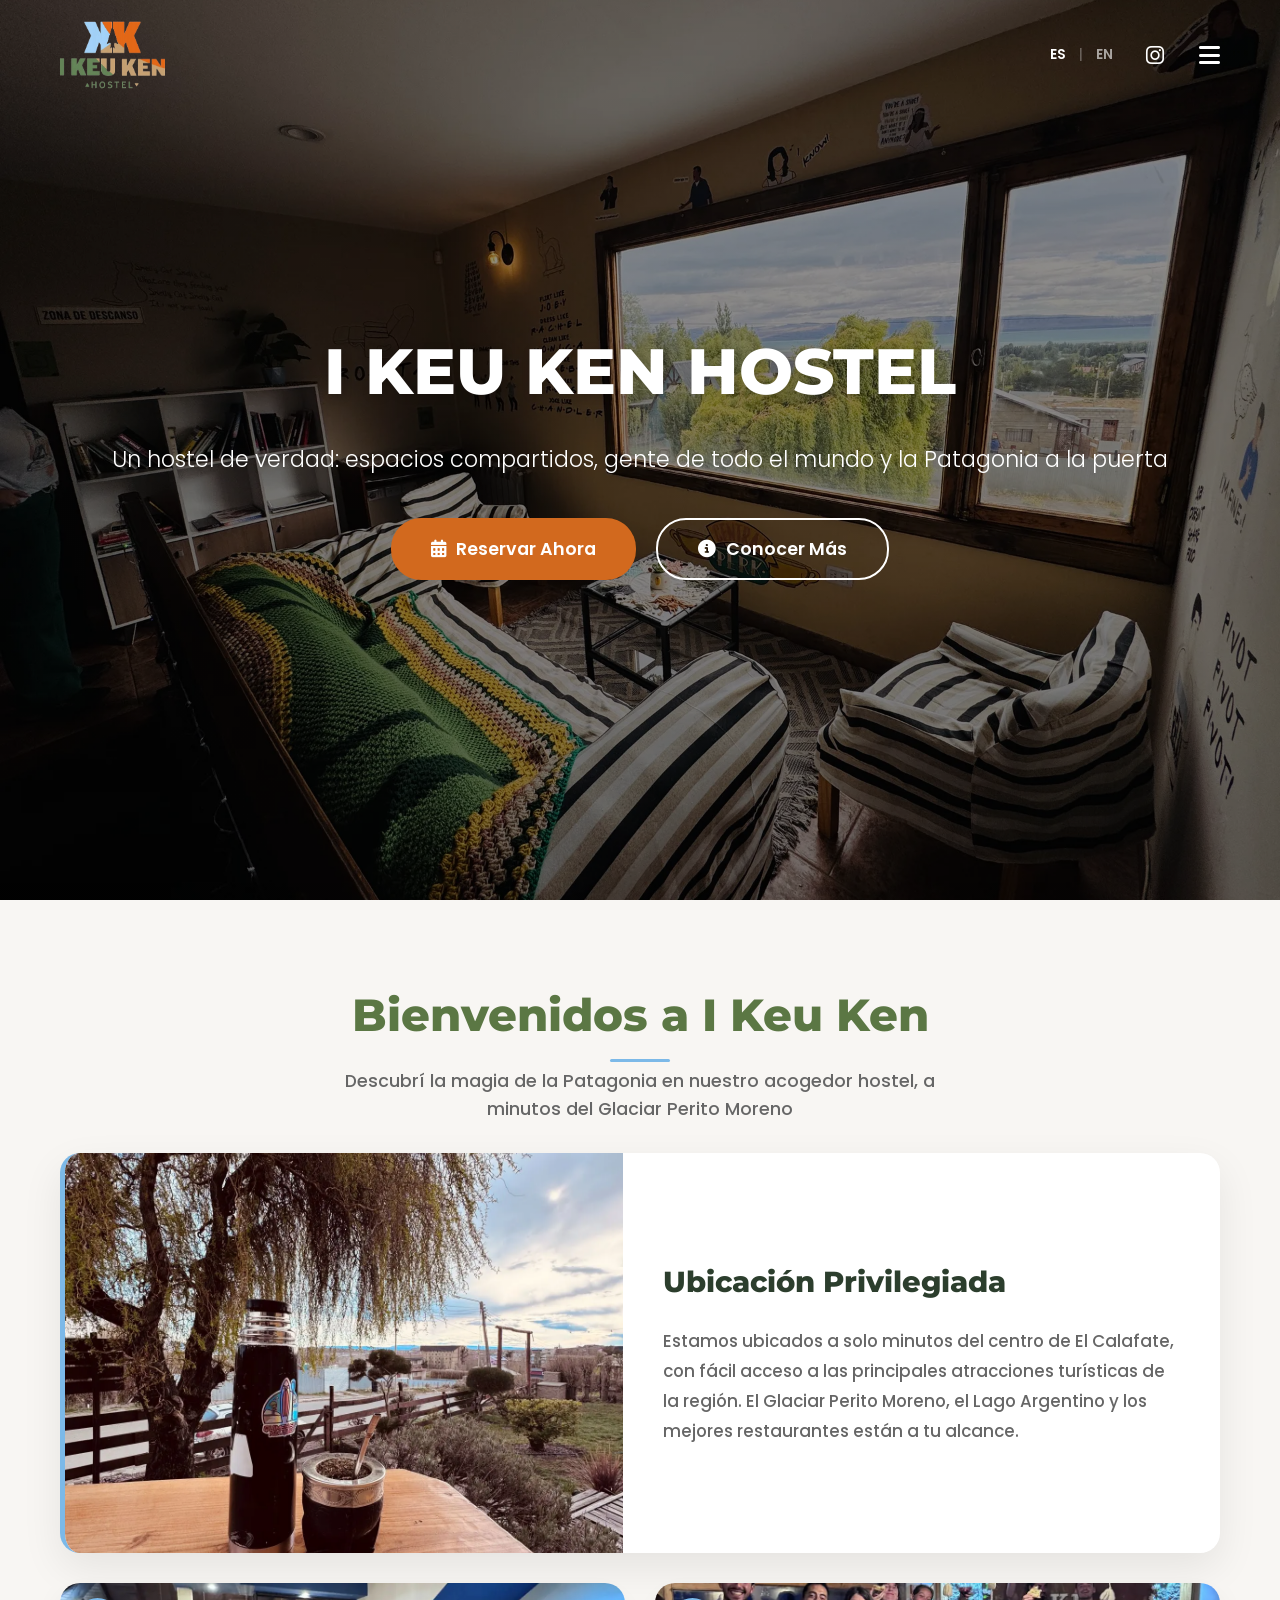
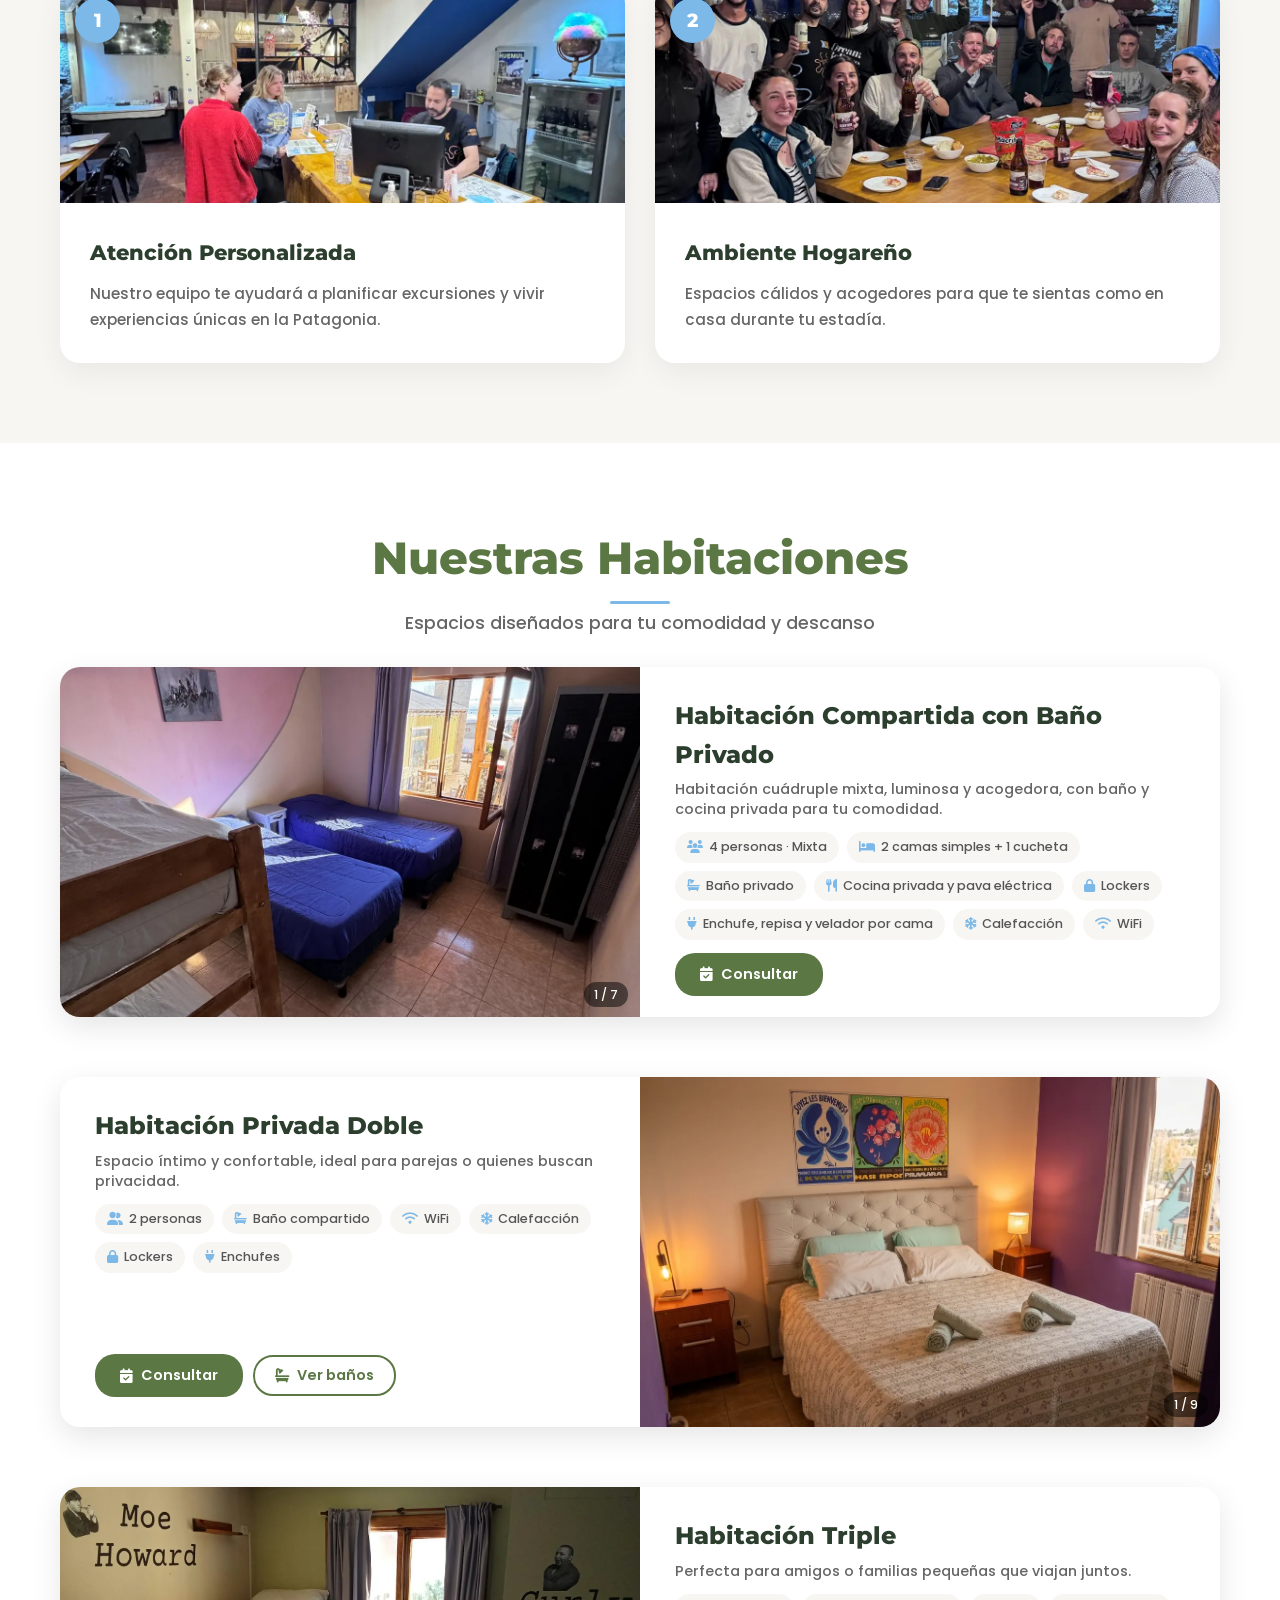
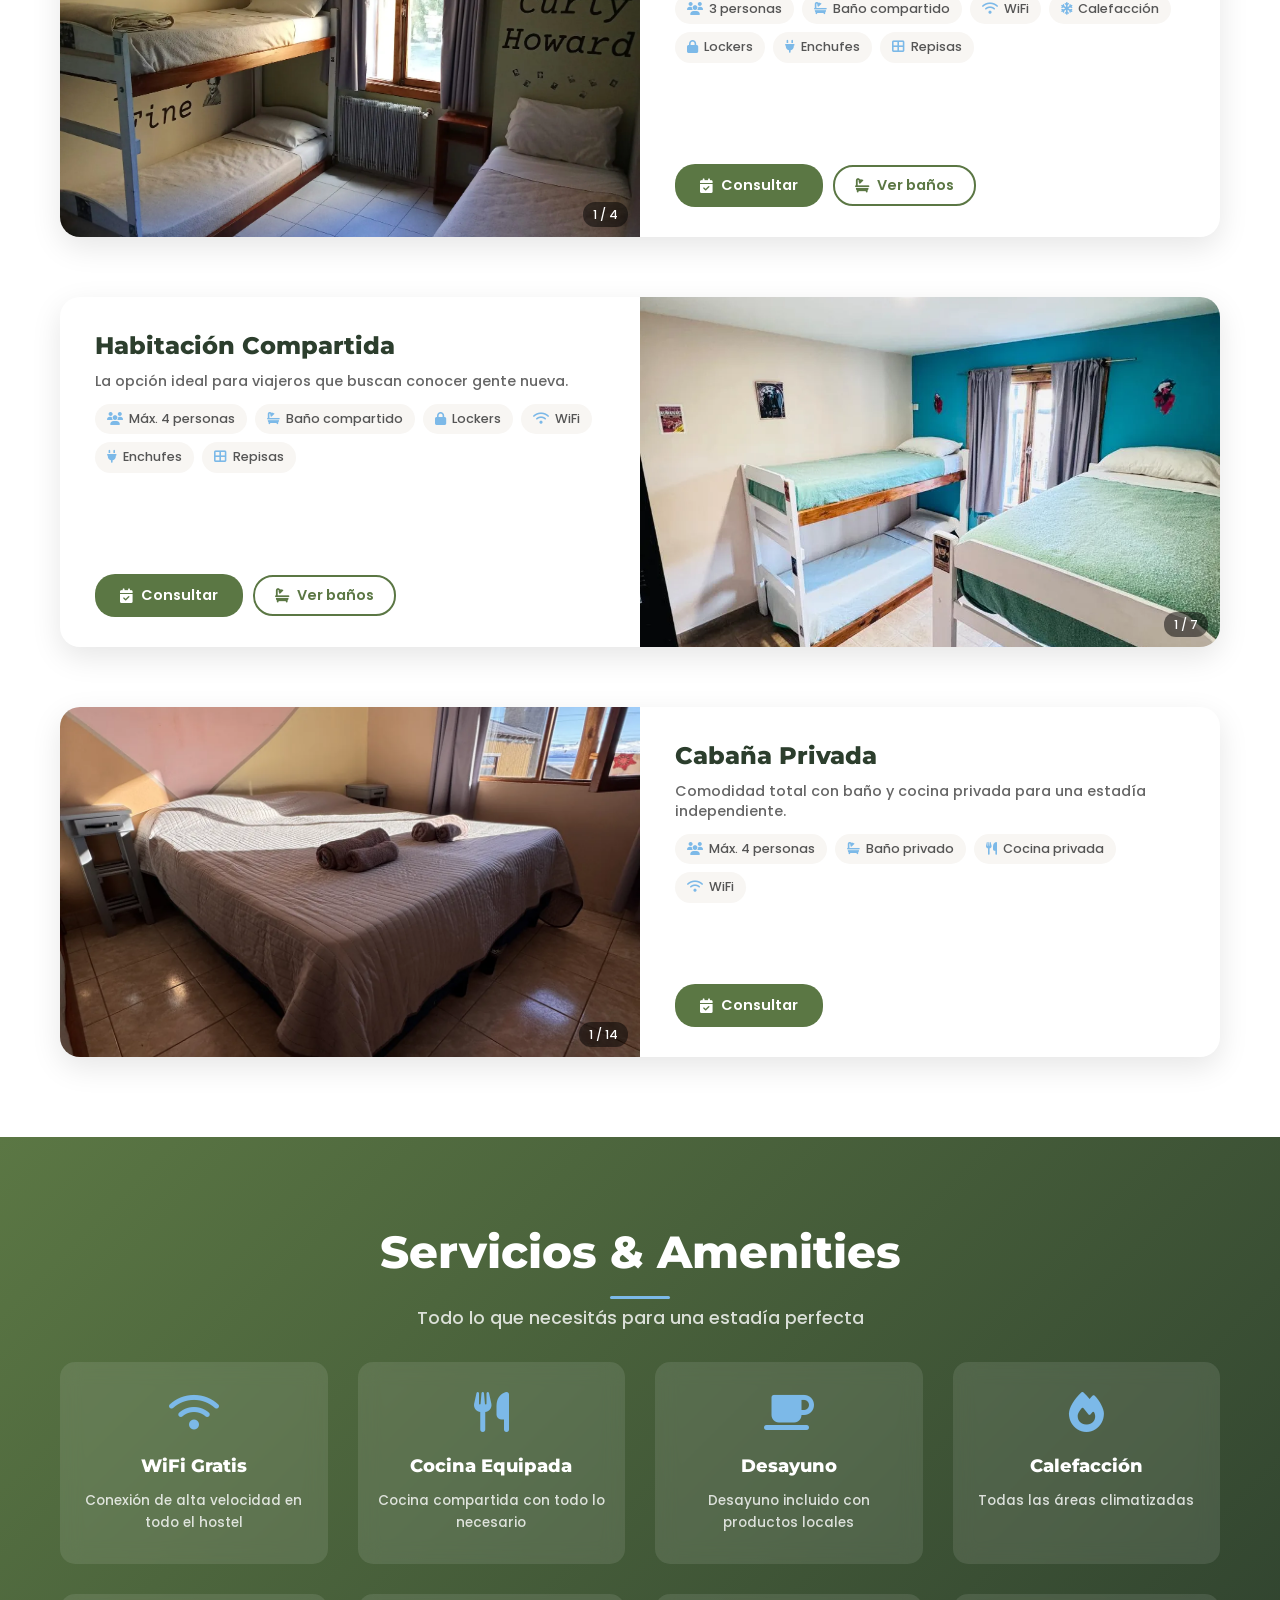
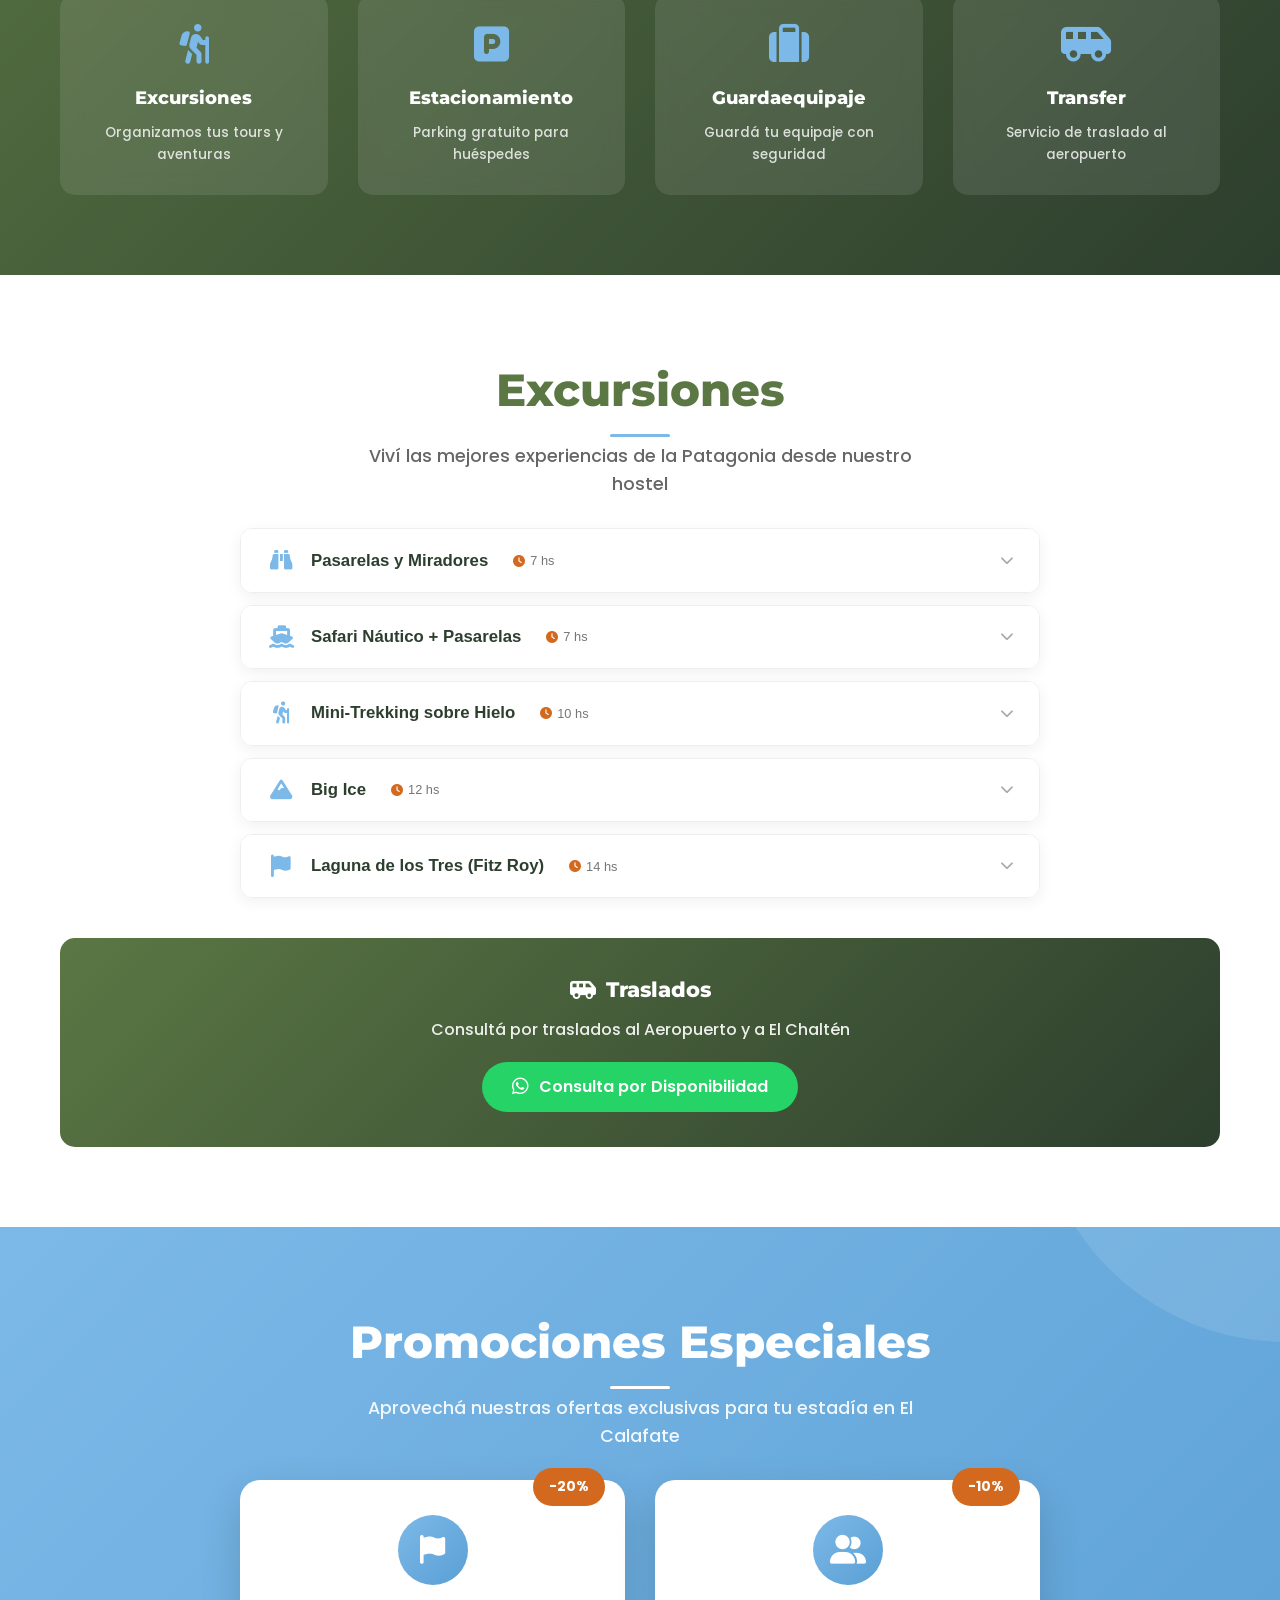
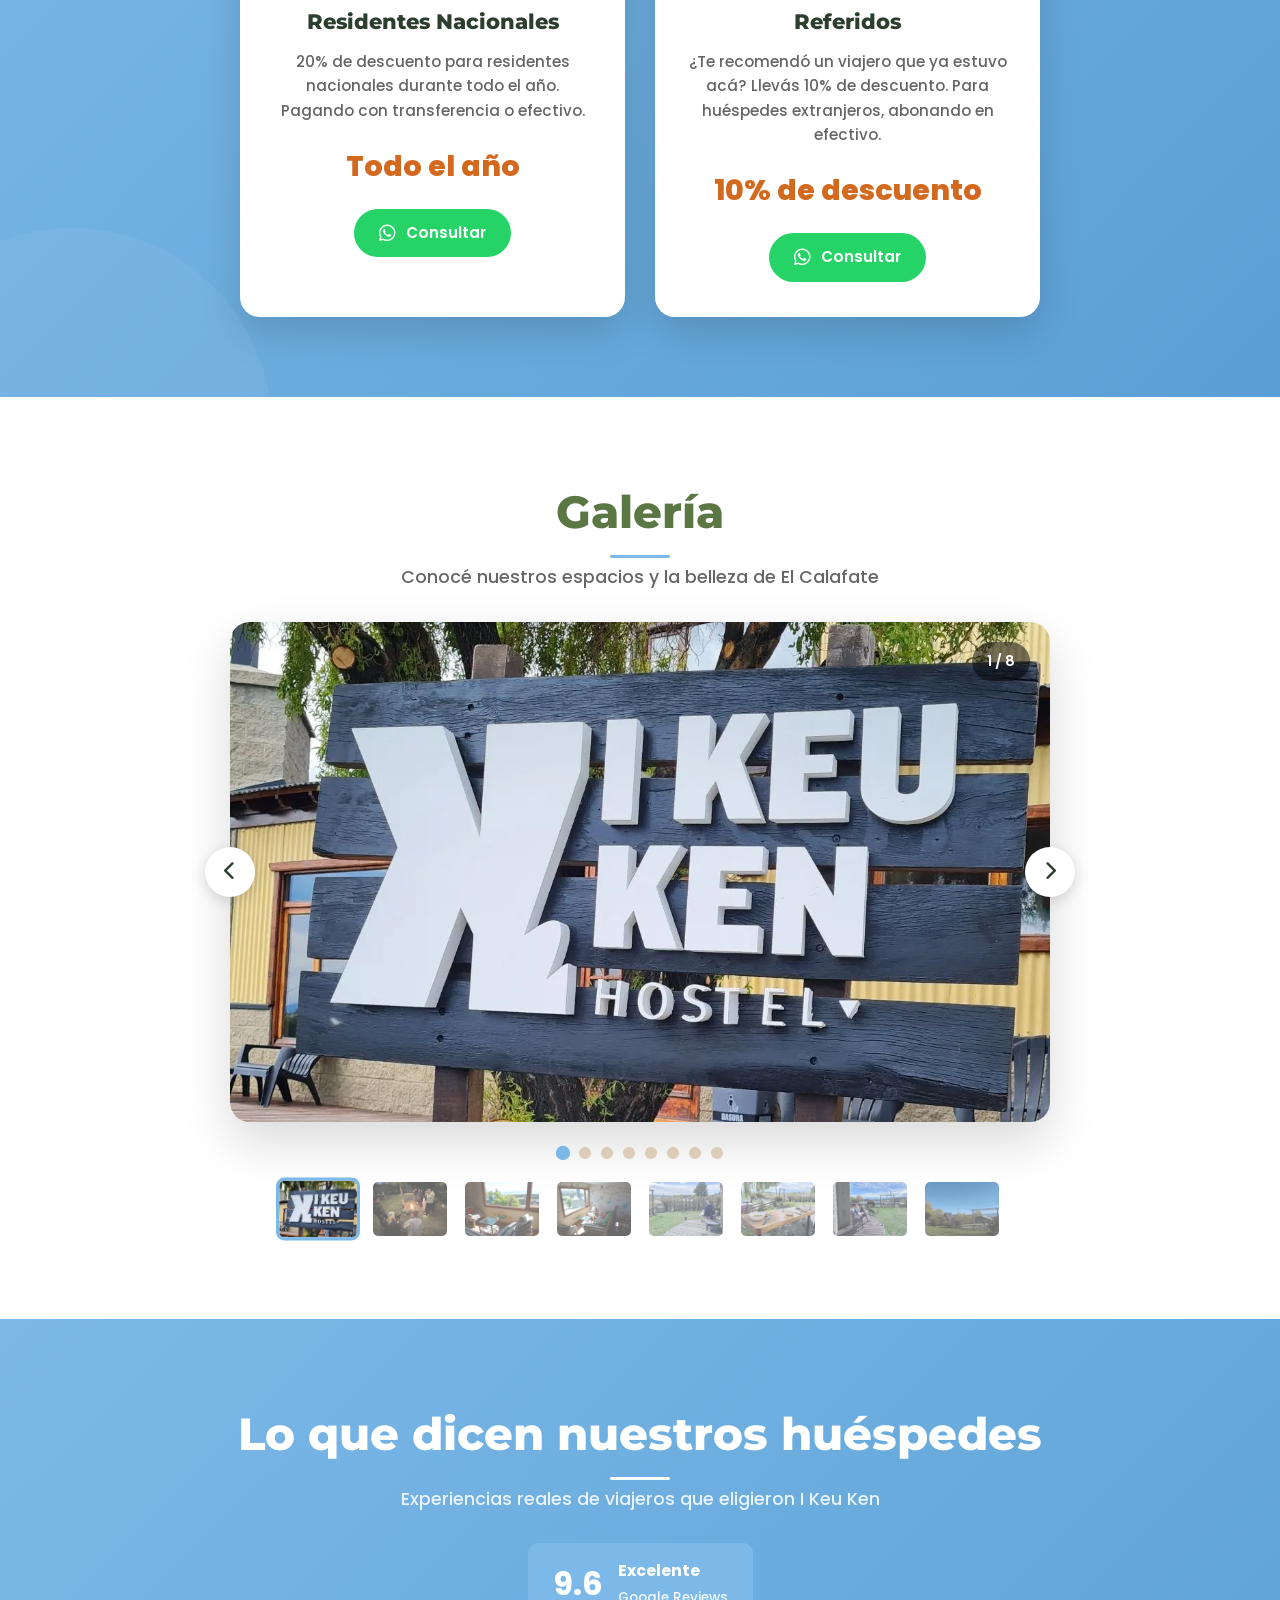
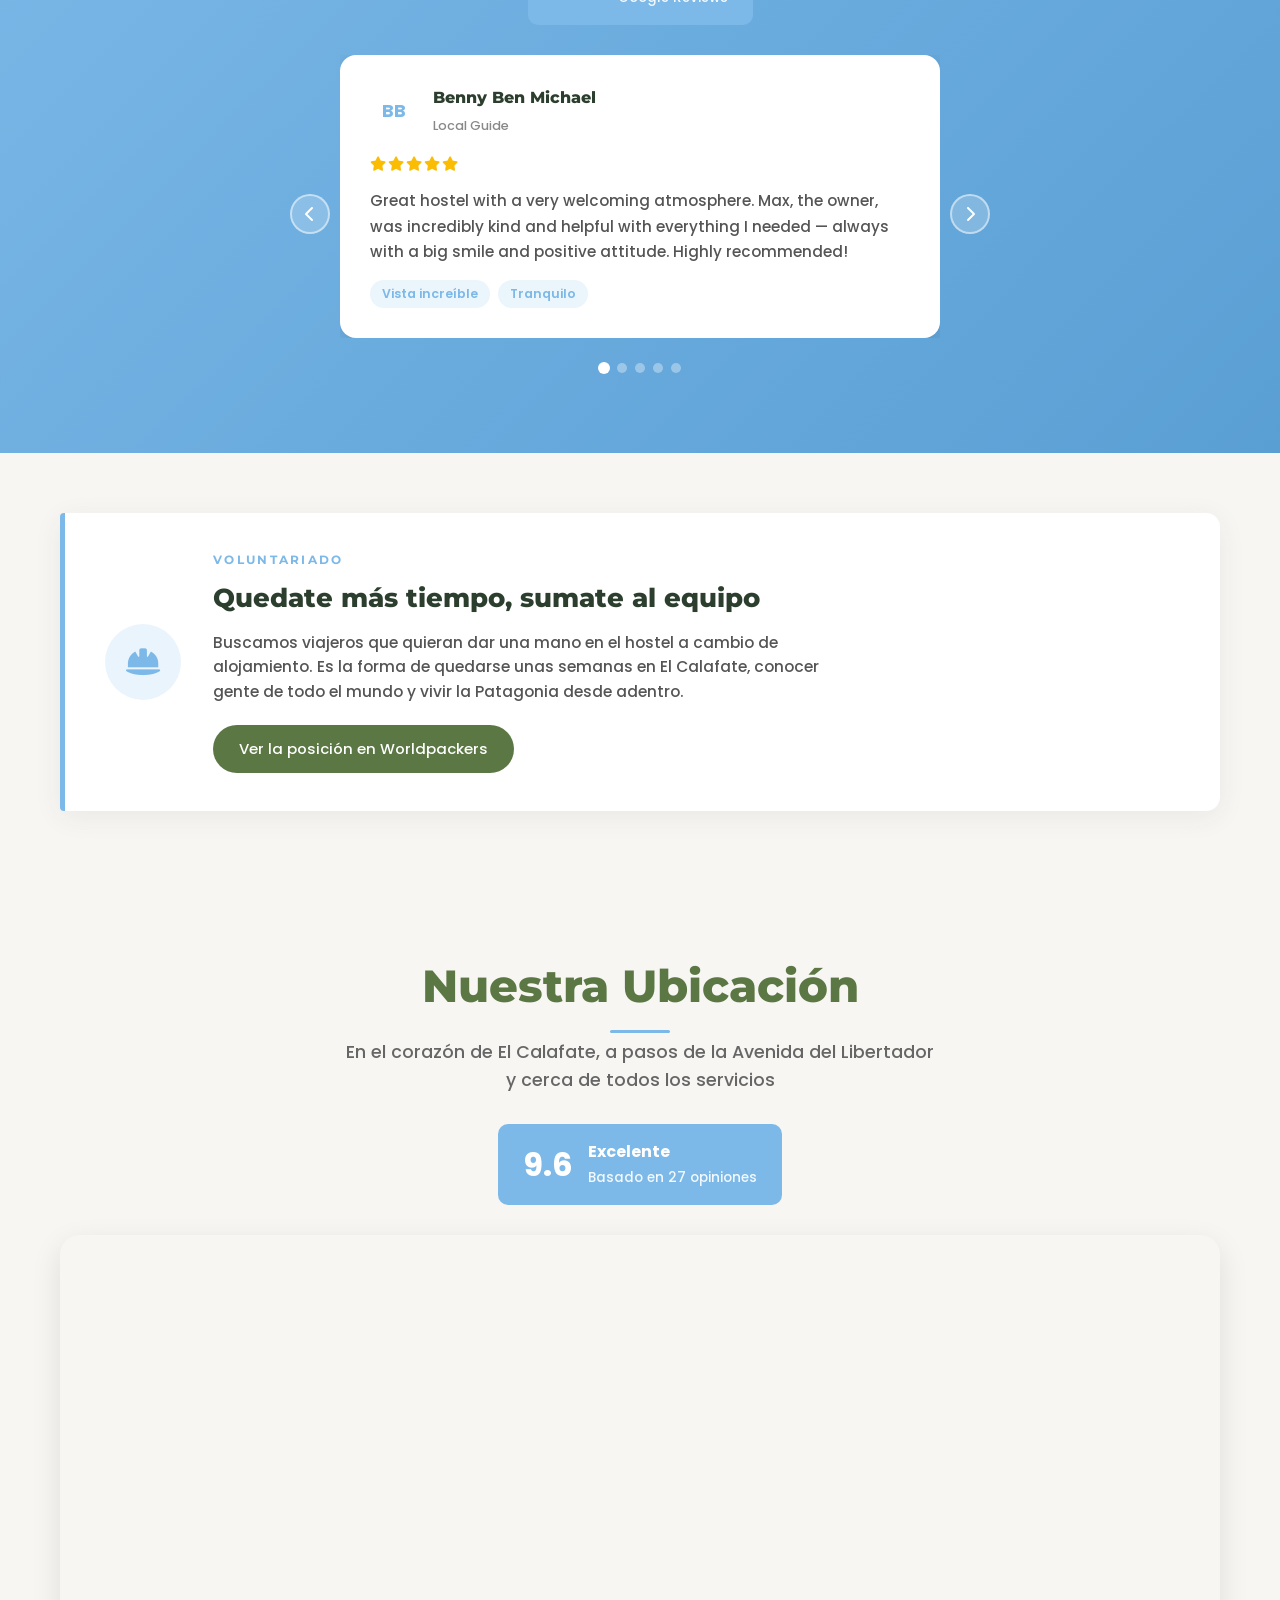
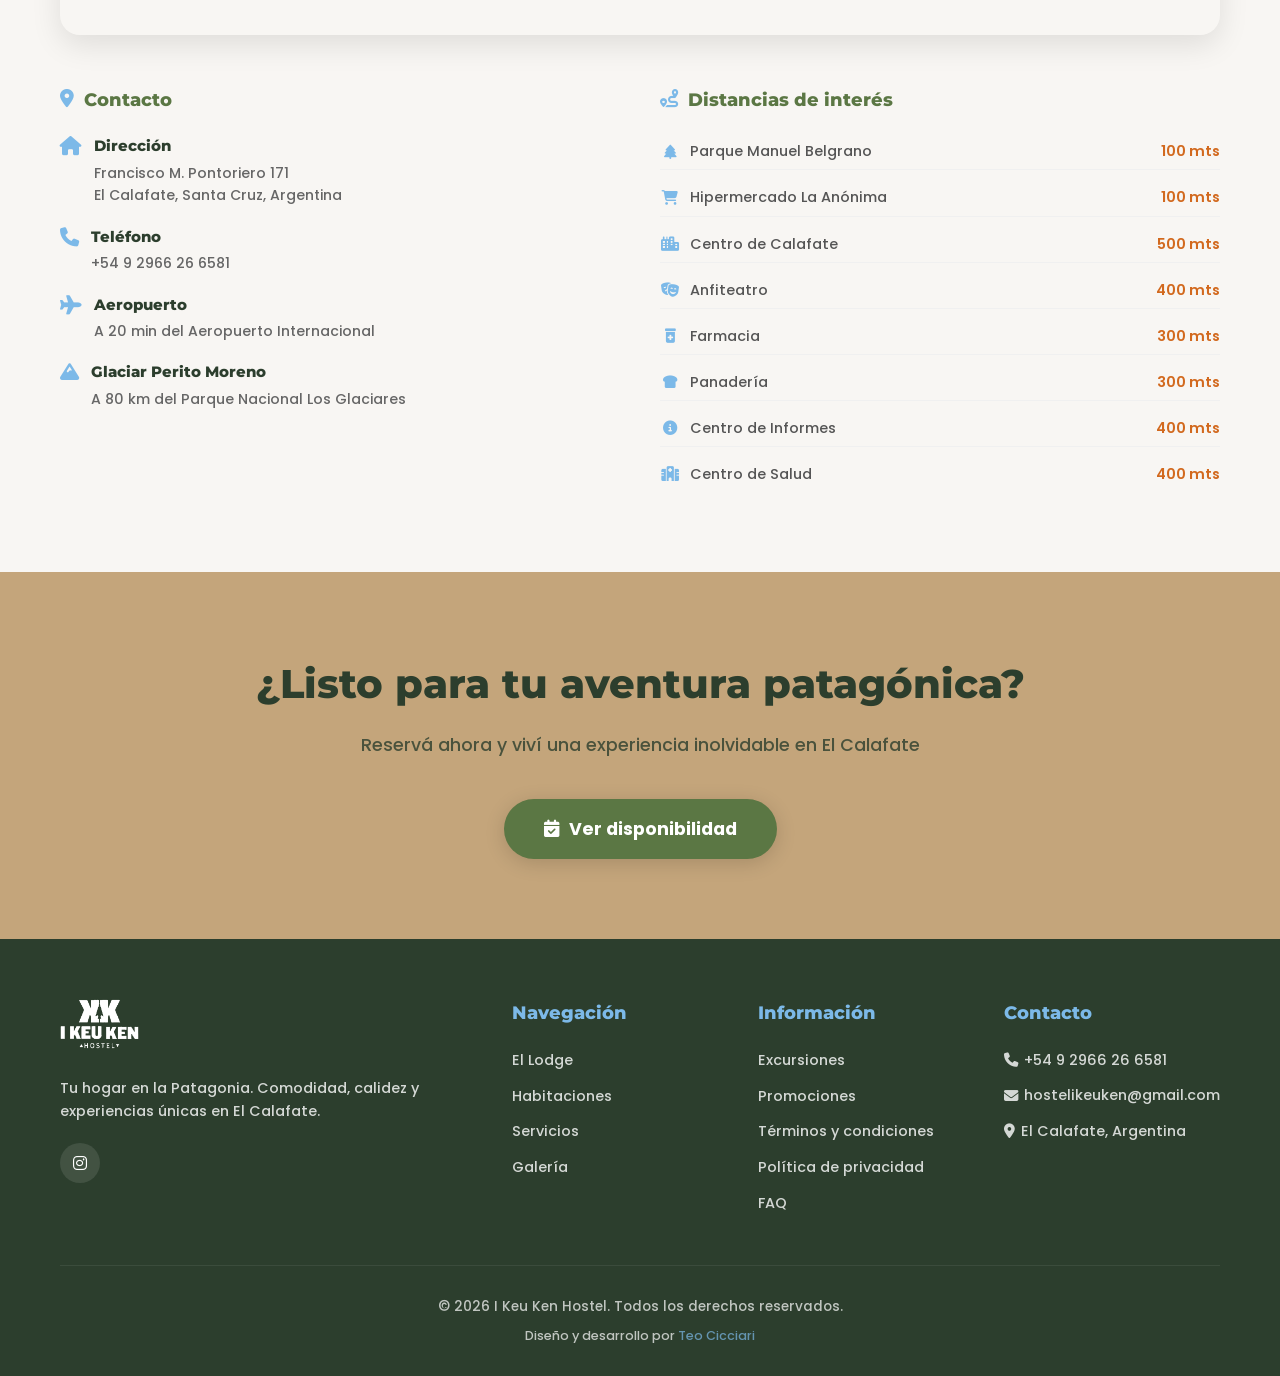
==== commit 5e97adcf: "Volver al token de Cloudflare que registra visitas (099ceb16) El cambio del 2026-11-03 a cff742ed fu" ====
--- a/index.html
+++ b/index.html
@@ -1015,7 +1015,7 @@
     <script src="main.js"></script>
     <!-- Cloudflare Web Analytics -->
     <script defer src="https://static.cloudflareinsights.com/beacon.min.js"
-      data-cf-beacon='{"token": "cff742ed7e494fb3b0ecef4d83917256"}'></script>
+      data-cf-beacon='{"token": "099ceb1643f04e0bab2bbb26f4bdb96e"}'></script>
     <!-- End Cloudflare Web Analytics -->
 </body>
 </html>
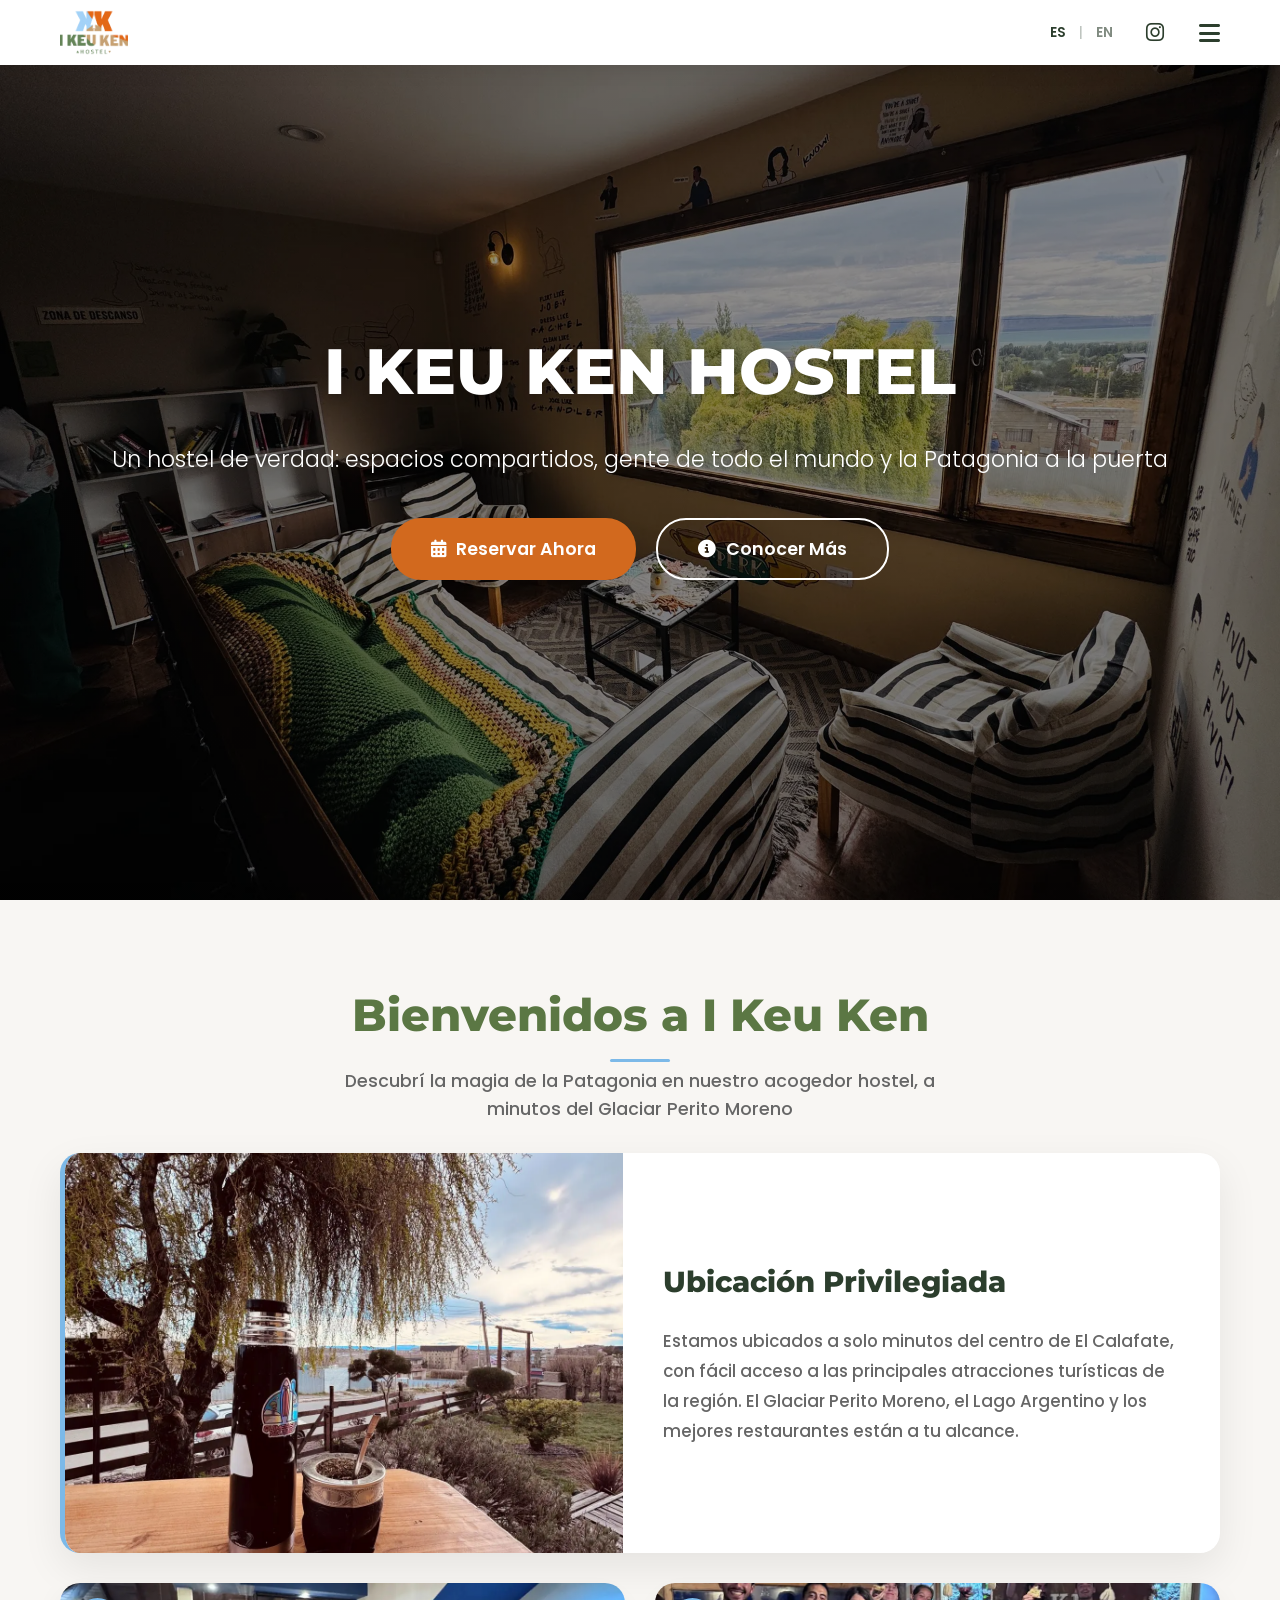
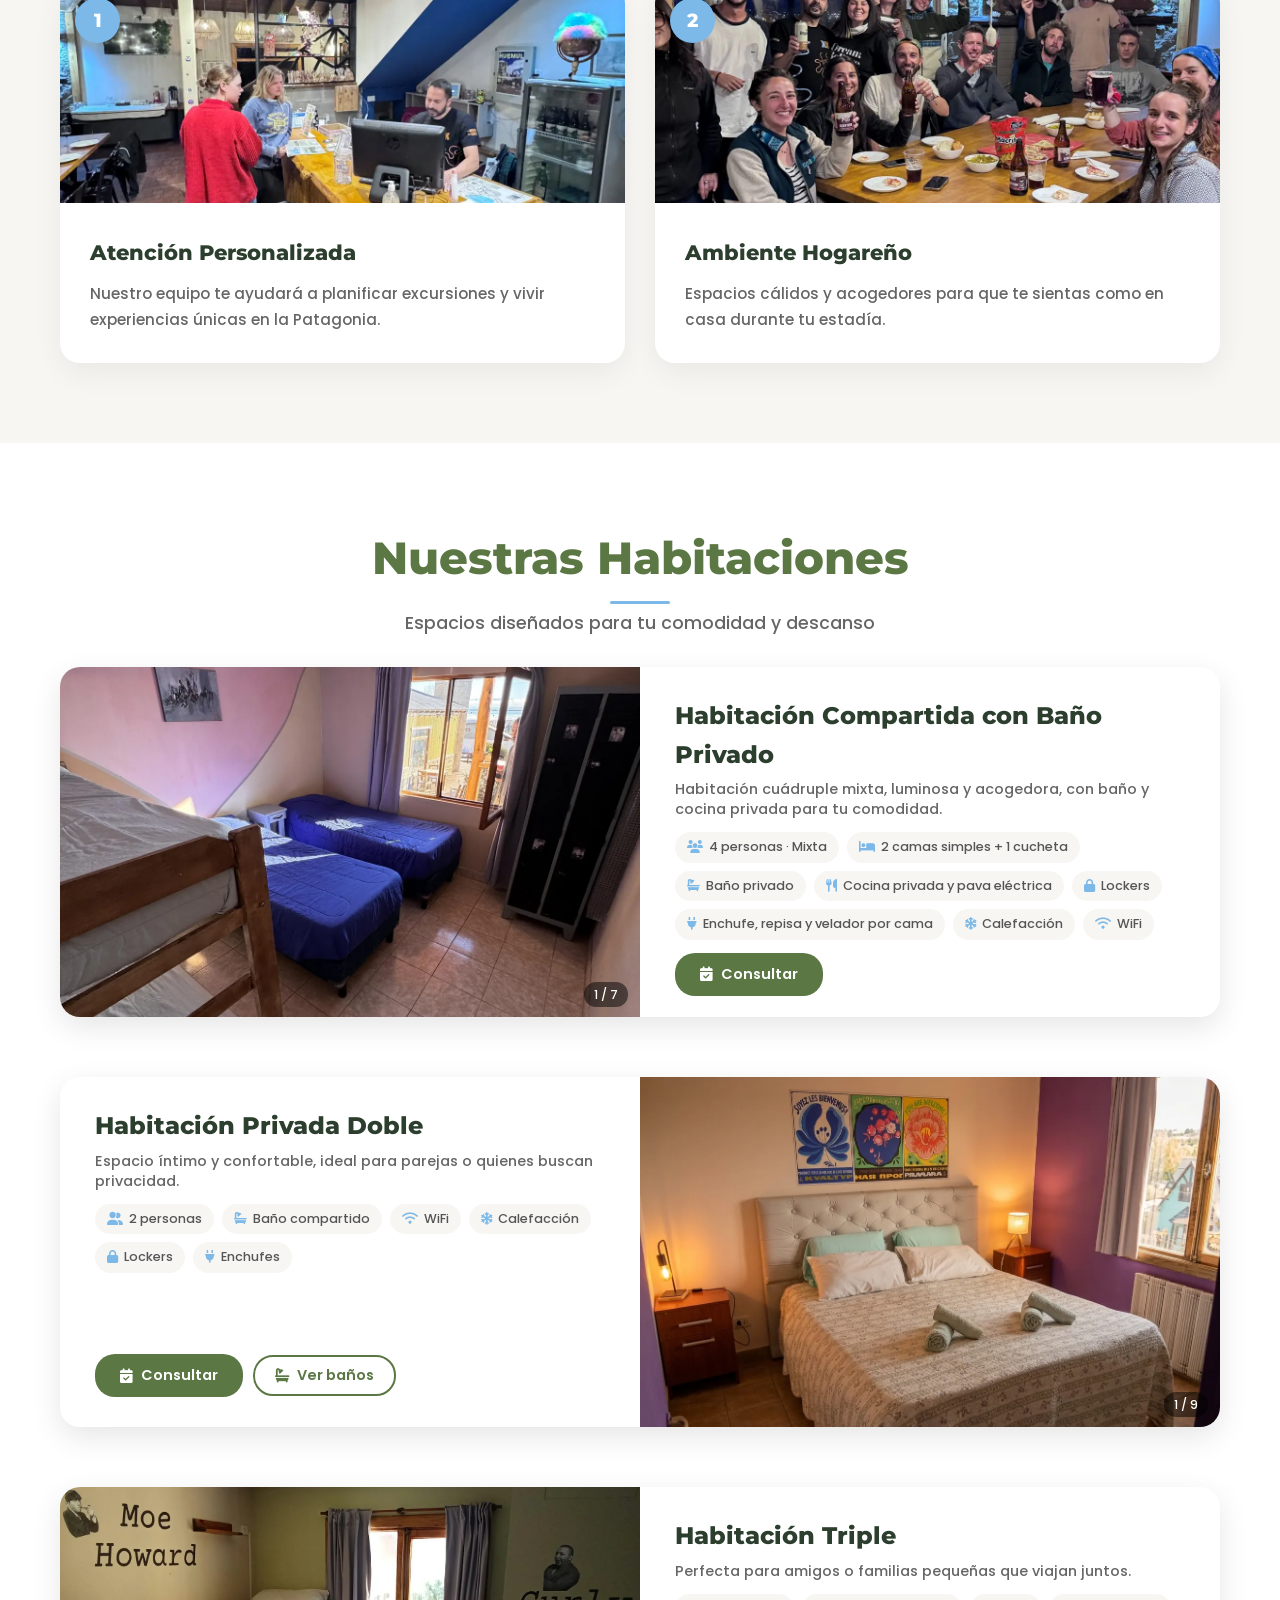
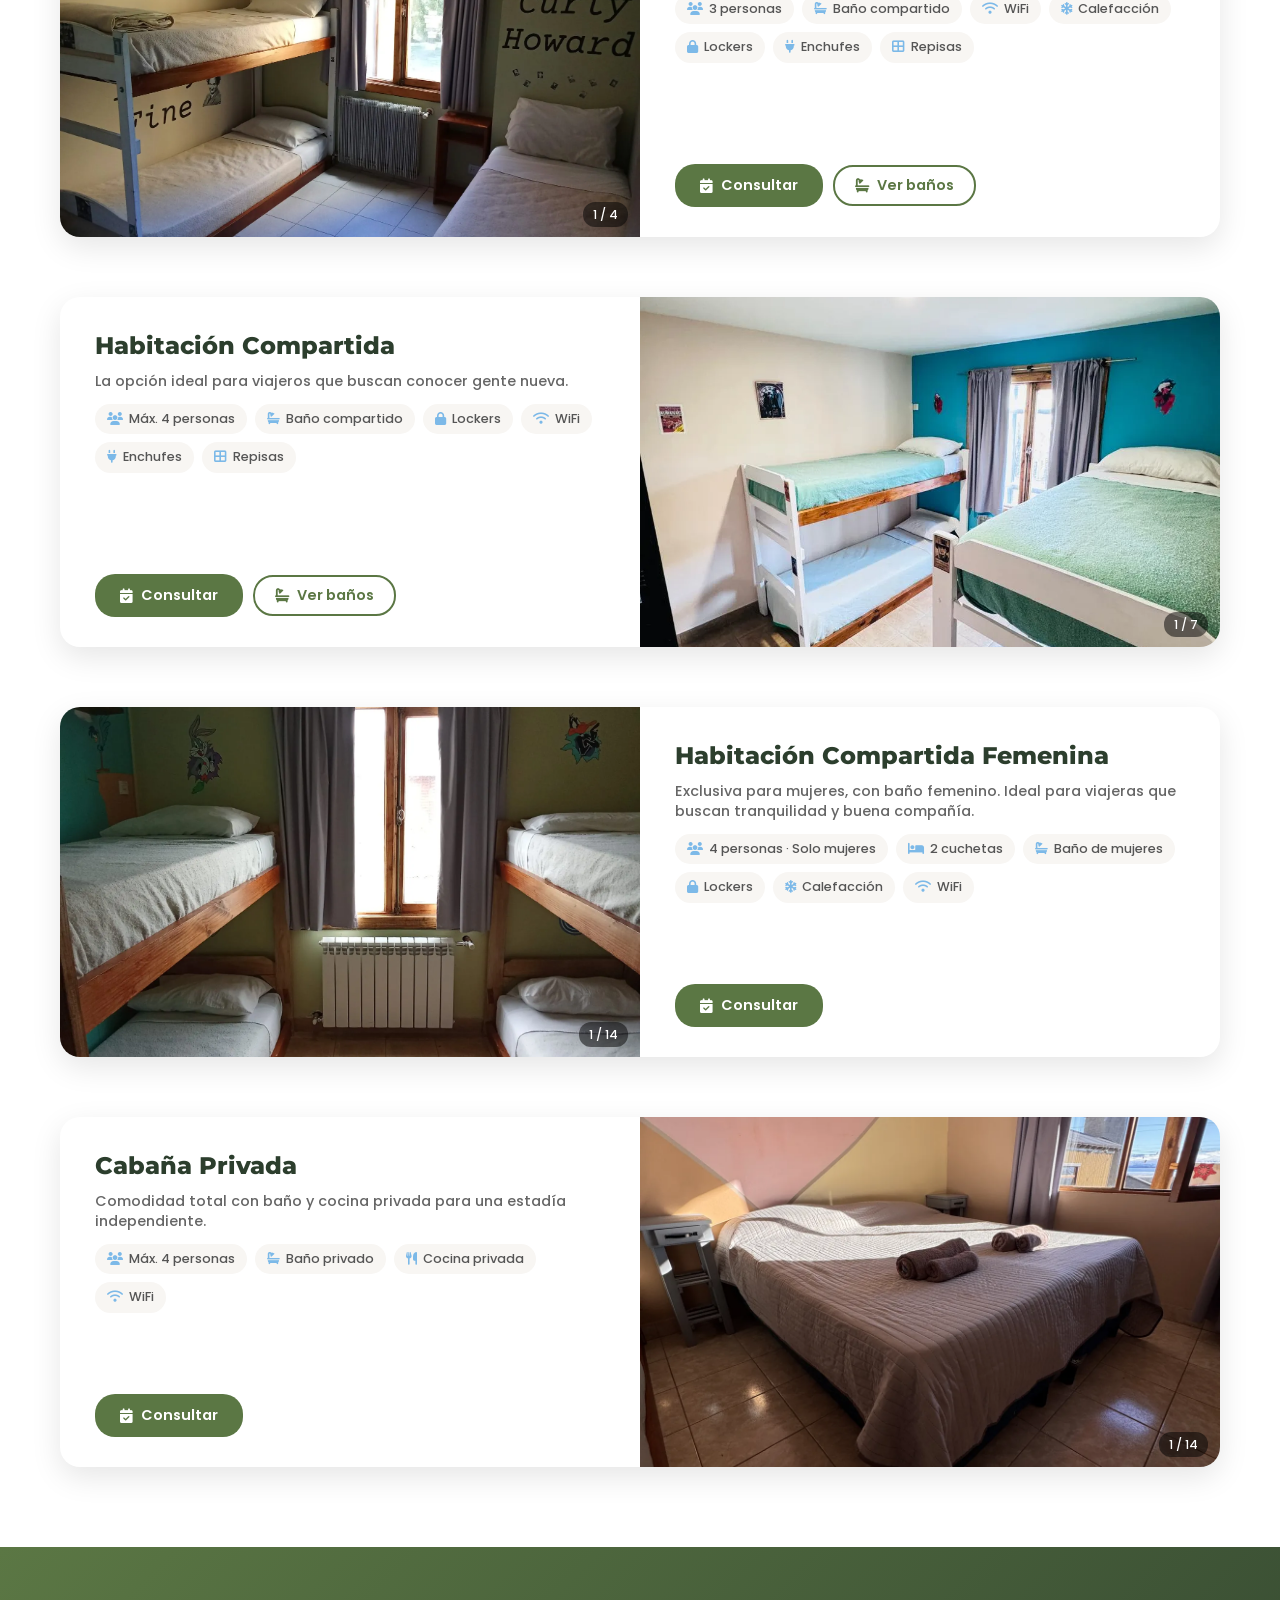
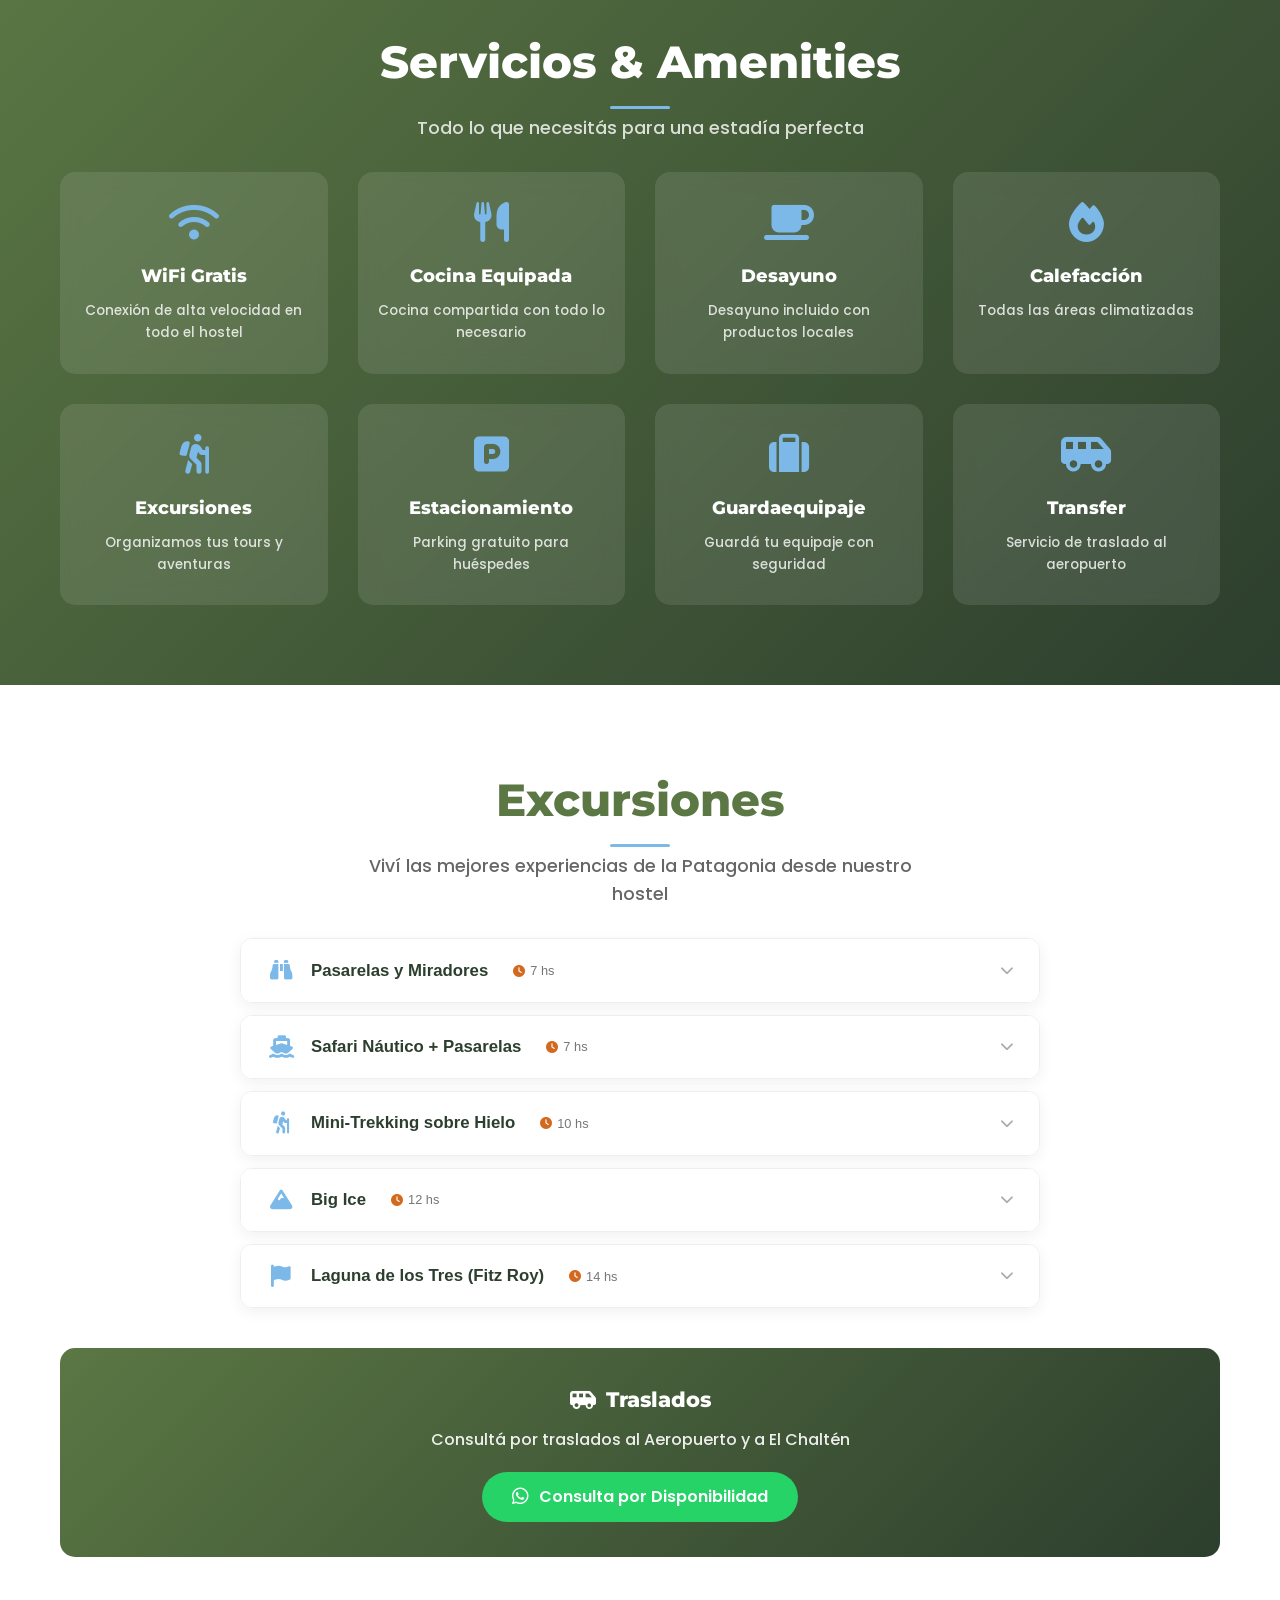
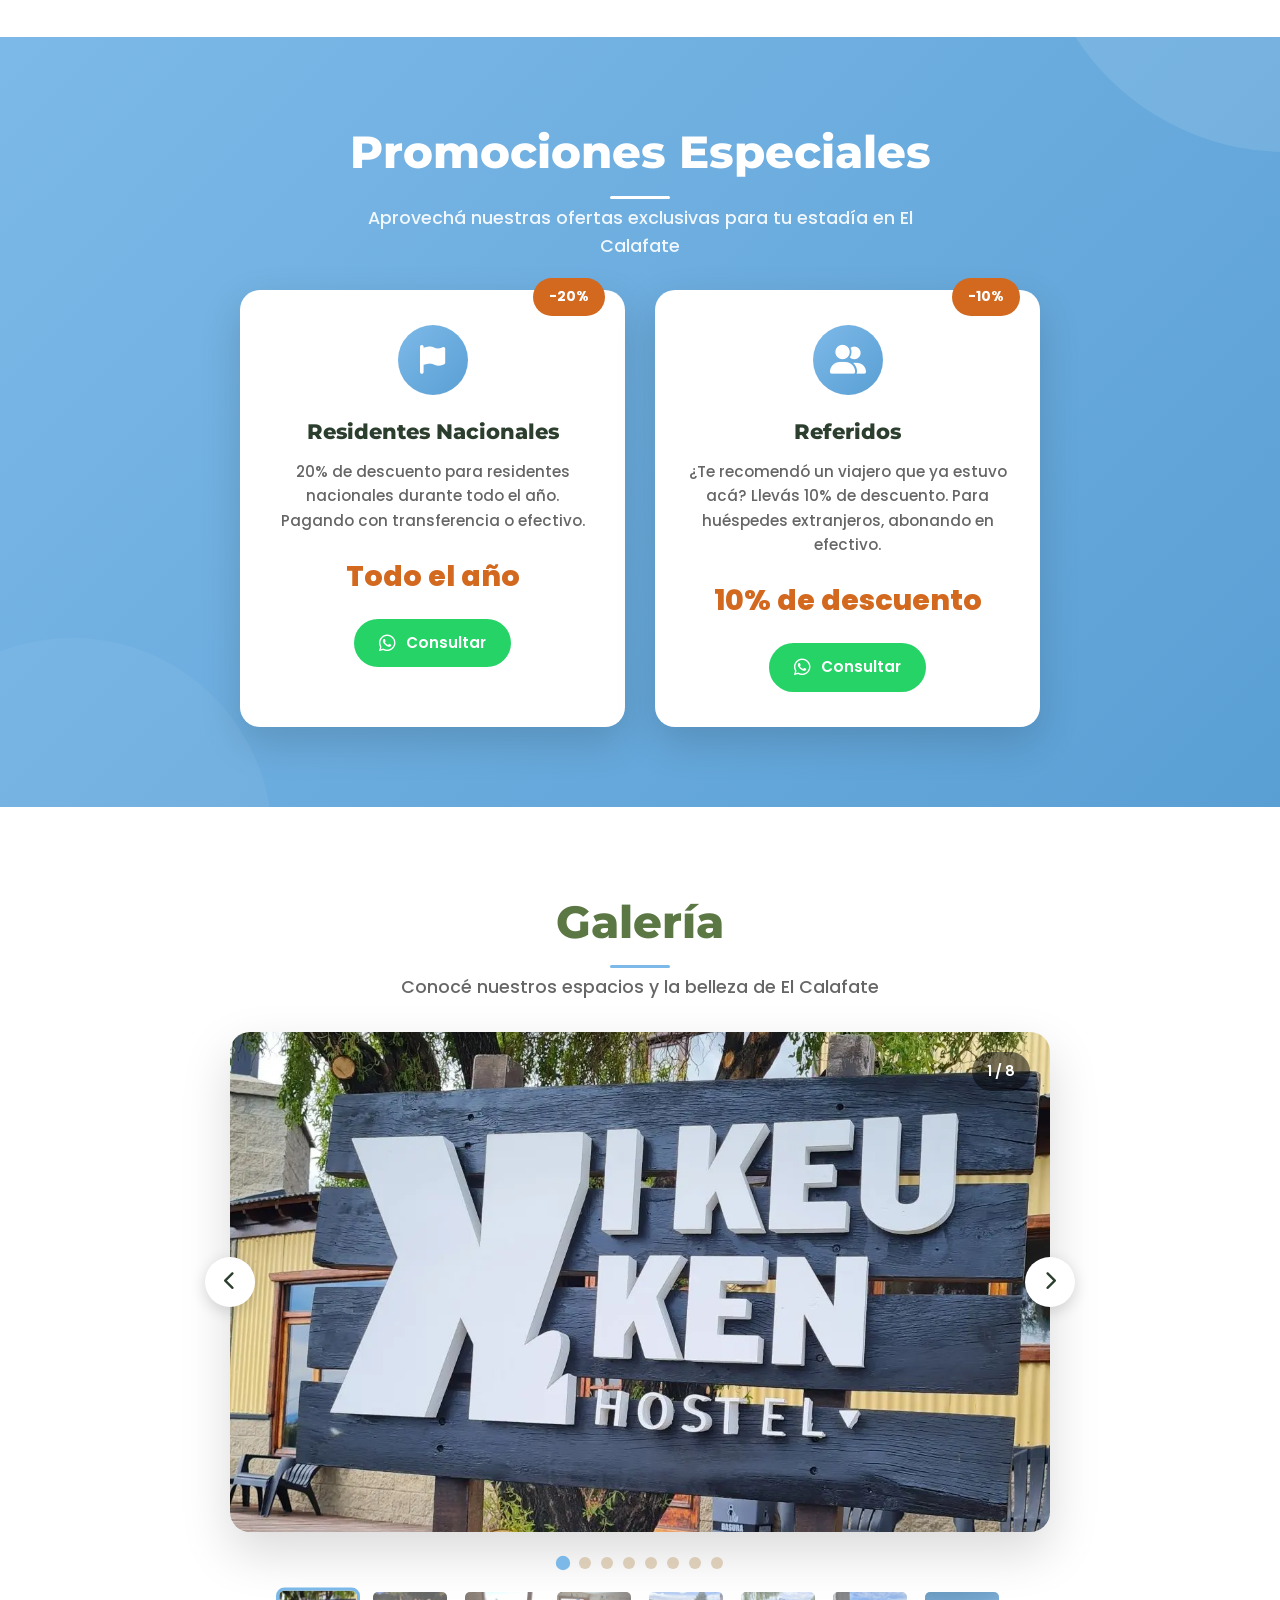
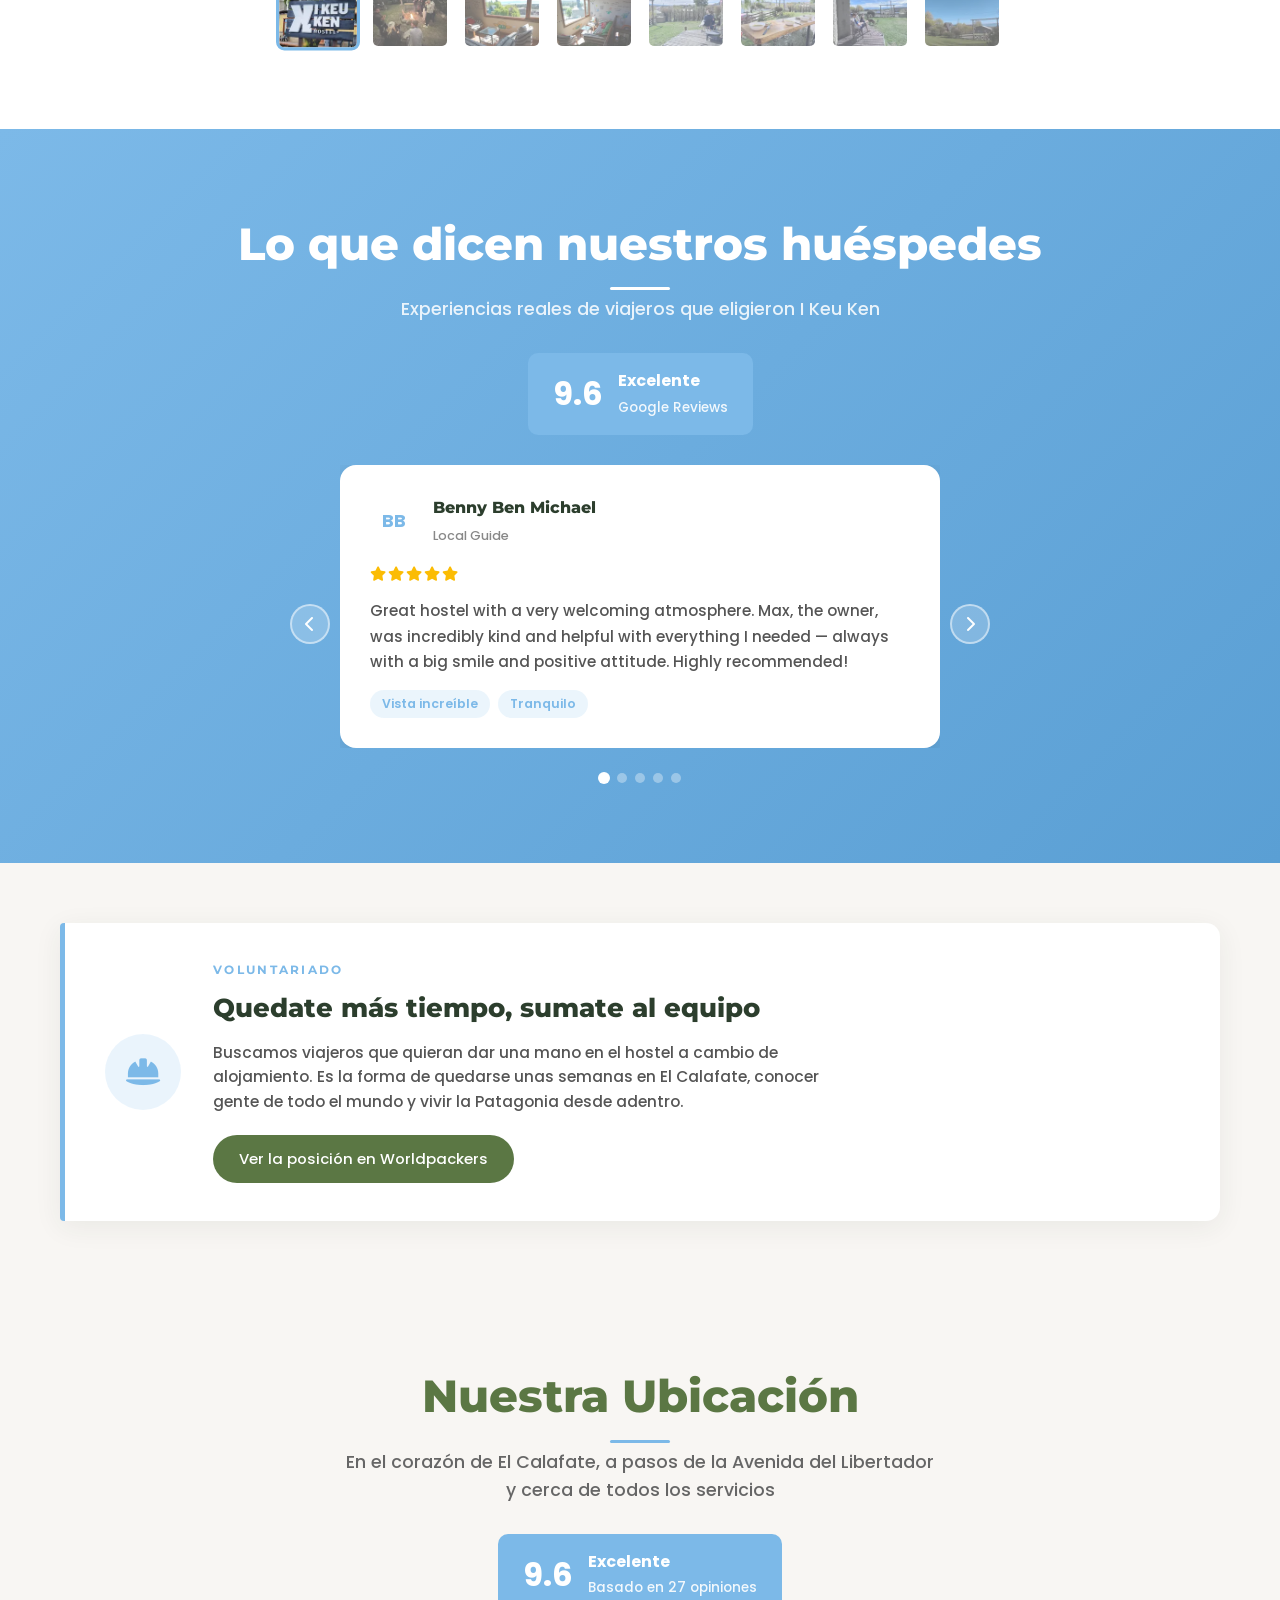
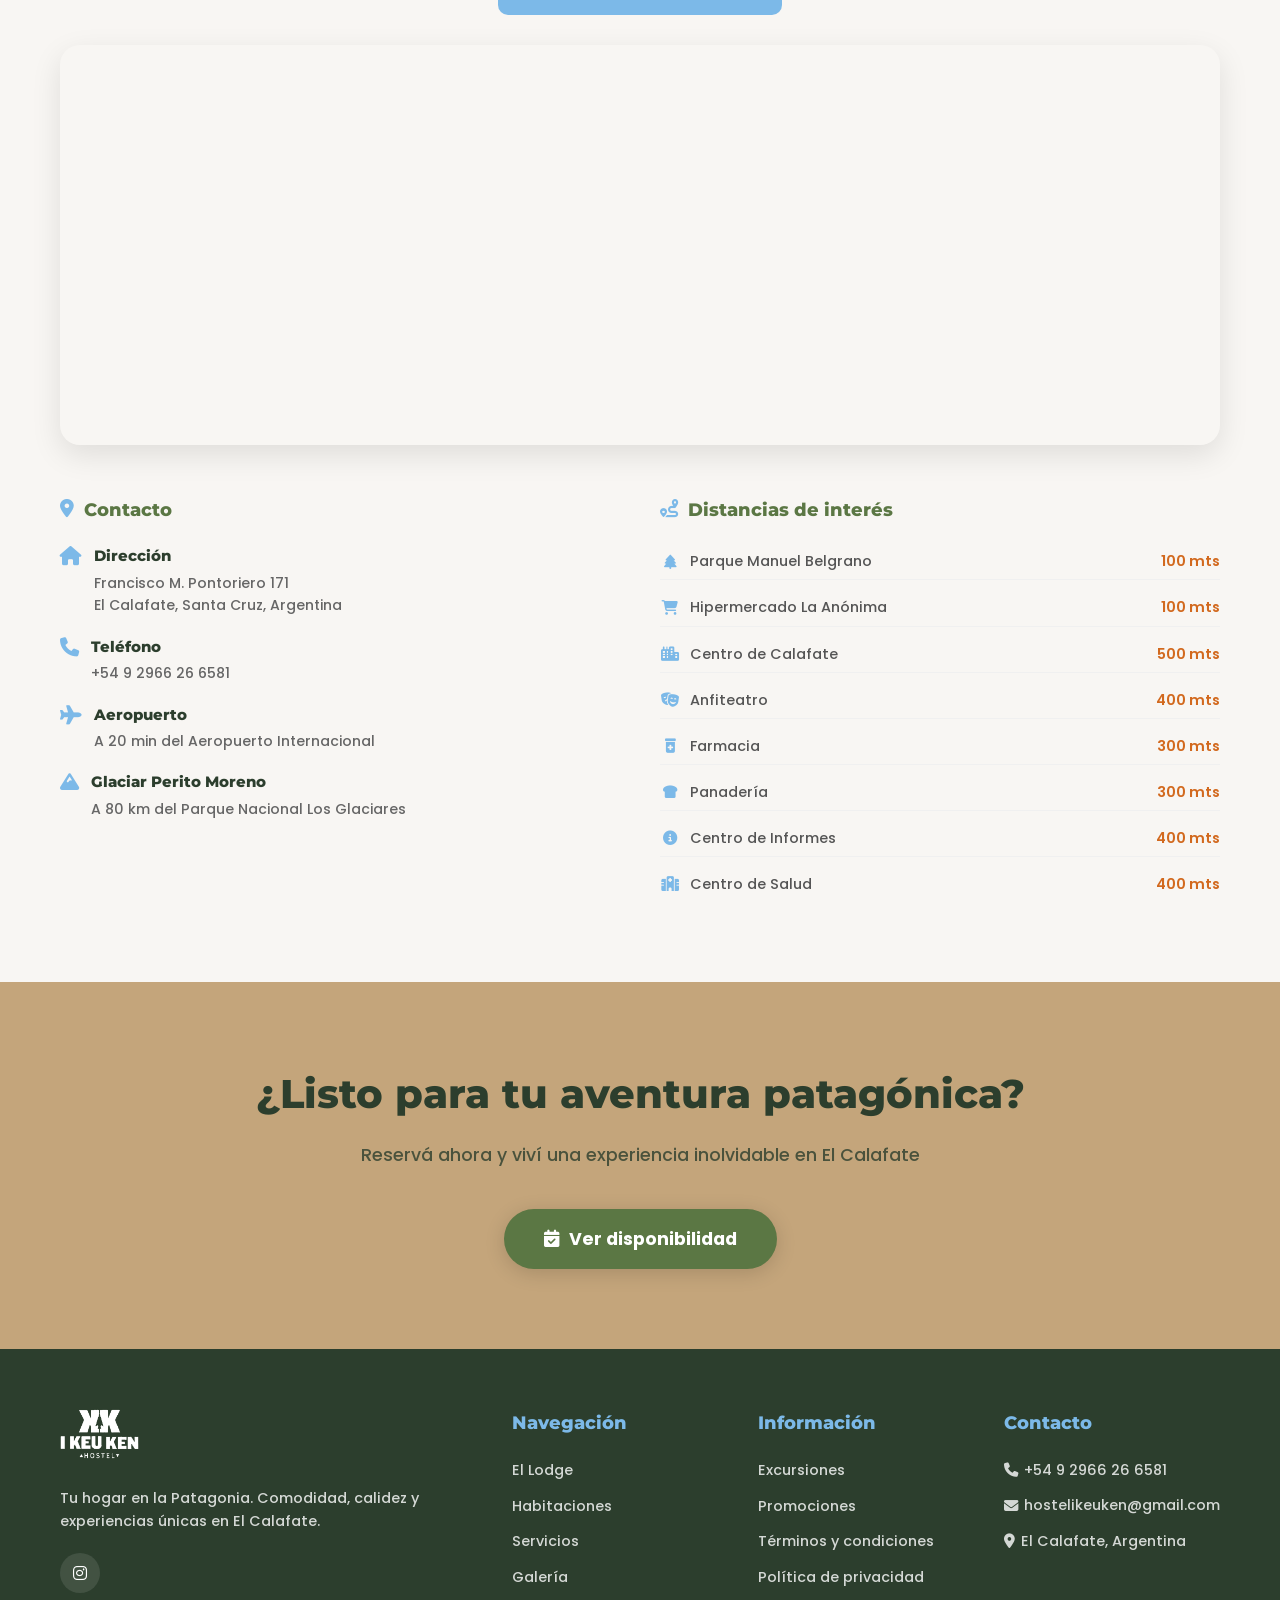
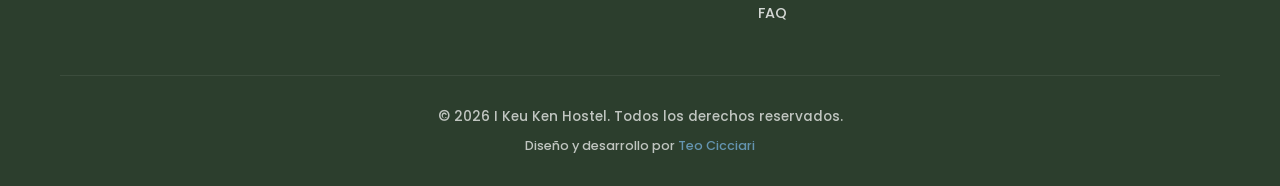
==== commit b8ce69e9: "Sumar la Habitacion Compartida Femenina Nueva tarjeta entre la Compartida y la Cabana: 4 personas so" ====
--- a/index.html
+++ b/index.html
@@ -346,6 +346,42 @@
                 </div>
                 <div class="room-card">
                     <div class="room-carousel">
+                        <div class="room-slide active"><img loading="lazy" src="image_webp/Habitaciones/femenina/1.webp" alt="Habitación Compartida Femenina - foto 1 de 14"></div>
+                        <div class="room-slide"><img data-src="image_webp/Habitaciones/femenina/2.webp" alt="Habitación Compartida Femenina - foto 2 de 14"></div>
+                        <div class="room-slide"><img data-src="image_webp/Habitaciones/femenina/3.webp" alt="Habitación Compartida Femenina - foto 3 de 14"></div>
+                        <div class="room-slide"><img data-src="image_webp/Habitaciones/femenina/4.webp" alt="Habitación Compartida Femenina - foto 4 de 14"></div>
+                        <div class="room-slide"><img data-src="image_webp/Habitaciones/femenina/5.webp" alt="Habitación Compartida Femenina - foto 5 de 14"></div>
+                        <div class="room-slide"><img data-src="image_webp/Habitaciones/femenina/6.webp" alt="Habitación Compartida Femenina - foto 6 de 14"></div>
+                        <div class="room-slide"><img data-src="image_webp/Habitaciones/femenina/7.webp" alt="Habitación Compartida Femenina - foto 7 de 14"></div>
+                        <div class="room-slide"><img data-src="image_webp/Habitaciones/femenina/8.webp" alt="Habitación Compartida Femenina - foto 8 de 14"></div>
+                        <div class="room-slide"><img data-src="image_webp/banos/Entrada%20Banos%20Mujeres.webp" alt="Habitación Compartida Femenina - foto 9 de 14"></div>
+                        <div class="room-slide"><img data-src="image_webp/banos/Espejo%20Bacha%20mujeres.webp" alt="Habitación Compartida Femenina - foto 10 de 14"></div>
+                        <div class="room-slide"><img data-src="image_webp/banos/Espejo%20bacha%20Mujeres%202.webp" alt="Habitación Compartida Femenina - foto 11 de 14"></div>
+                        <div class="room-slide"><img data-src="image_webp/banos/Caricaturas%20Mujeres.webp" alt="Habitación Compartida Femenina - foto 12 de 14"></div>
+                        <div class="room-slide"><img data-src="image_webp/banos/Cortina%20Duchas.webp" alt="Habitación Compartida Femenina - foto 13 de 14"></div>
+                        <div class="room-slide"><img data-src="image_webp/banos/Ducha%20mujeres.webp" alt="Habitación Compartida Femenina - foto 14 de 14"></div>
+                        <button class="room-carousel-btn prev" aria-label="Anterior" data-i18n-aria="aria.prev"><i class="fas fa-chevron-left"></i></button>
+                        <button class="room-carousel-btn next" aria-label="Siguiente" data-i18n-aria="aria.next"><i class="fas fa-chevron-right"></i></button>
+                        <span class="room-counter"></span>
+                    </div>
+                    <div class="room-content">
+                        <h3 data-i18n="rooms.female.name">Habitación Compartida Femenina</h3>
+                        <p class="room-description" data-i18n="rooms.female.desc">Exclusiva para mujeres, con baño femenino. Ideal para viajeras que buscan tranquilidad y buena compañía.</p>
+                        <div class="room-features">
+                            <span data-i18n-html="rooms.feature.women4"><i class="fas fa-users"></i> 4 personas · Solo mujeres</span>
+                            <span data-i18n-html="rooms.feature.bunks2"><i class="fas fa-bed"></i> 2 cuchetas</span>
+                            <span data-i18n-html="rooms.feature.womenBath"><i class="fas fa-bath"></i> Baño de mujeres</span>
+                            <span data-i18n-html="rooms.feature.lockers"><i class="fas fa-lock"></i> Lockers</span>
+                            <span data-i18n-html="rooms.feature.heating"><i class="fas fa-snowflake"></i> Calefacción</span>
+                            <span data-i18n-html="rooms.feature.wifi"><i class="fas fa-wifi"></i> WiFi</span>
+                        </div>
+                        <div class="room-cta">
+                            <a href="#booking" class="btn-ver" data-room="female" data-i18n-html="btn.inquire"><i class="fas fa-calendar-check"></i> Consultar</a>
+                        </div>
+                    </div>
+                </div>
+                <div class="room-card reverse">
+                    <div class="room-carousel">
                         <div class="room-slide active"><img loading="lazy" src="image_webp/Habitaciones/suite/1.webp" alt="Cabaña Privada - foto 1 de 14"></div>
                         <div class="room-slide"><img data-src="image_webp/Habitaciones/suite/12.webp" alt="Cabaña Privada - foto 2 de 14"></div>
                         <div class="room-slide"><img data-src="image_webp/Habitaciones/suite/13.webp" alt="Cabaña Privada - foto 3 de 14"></div>
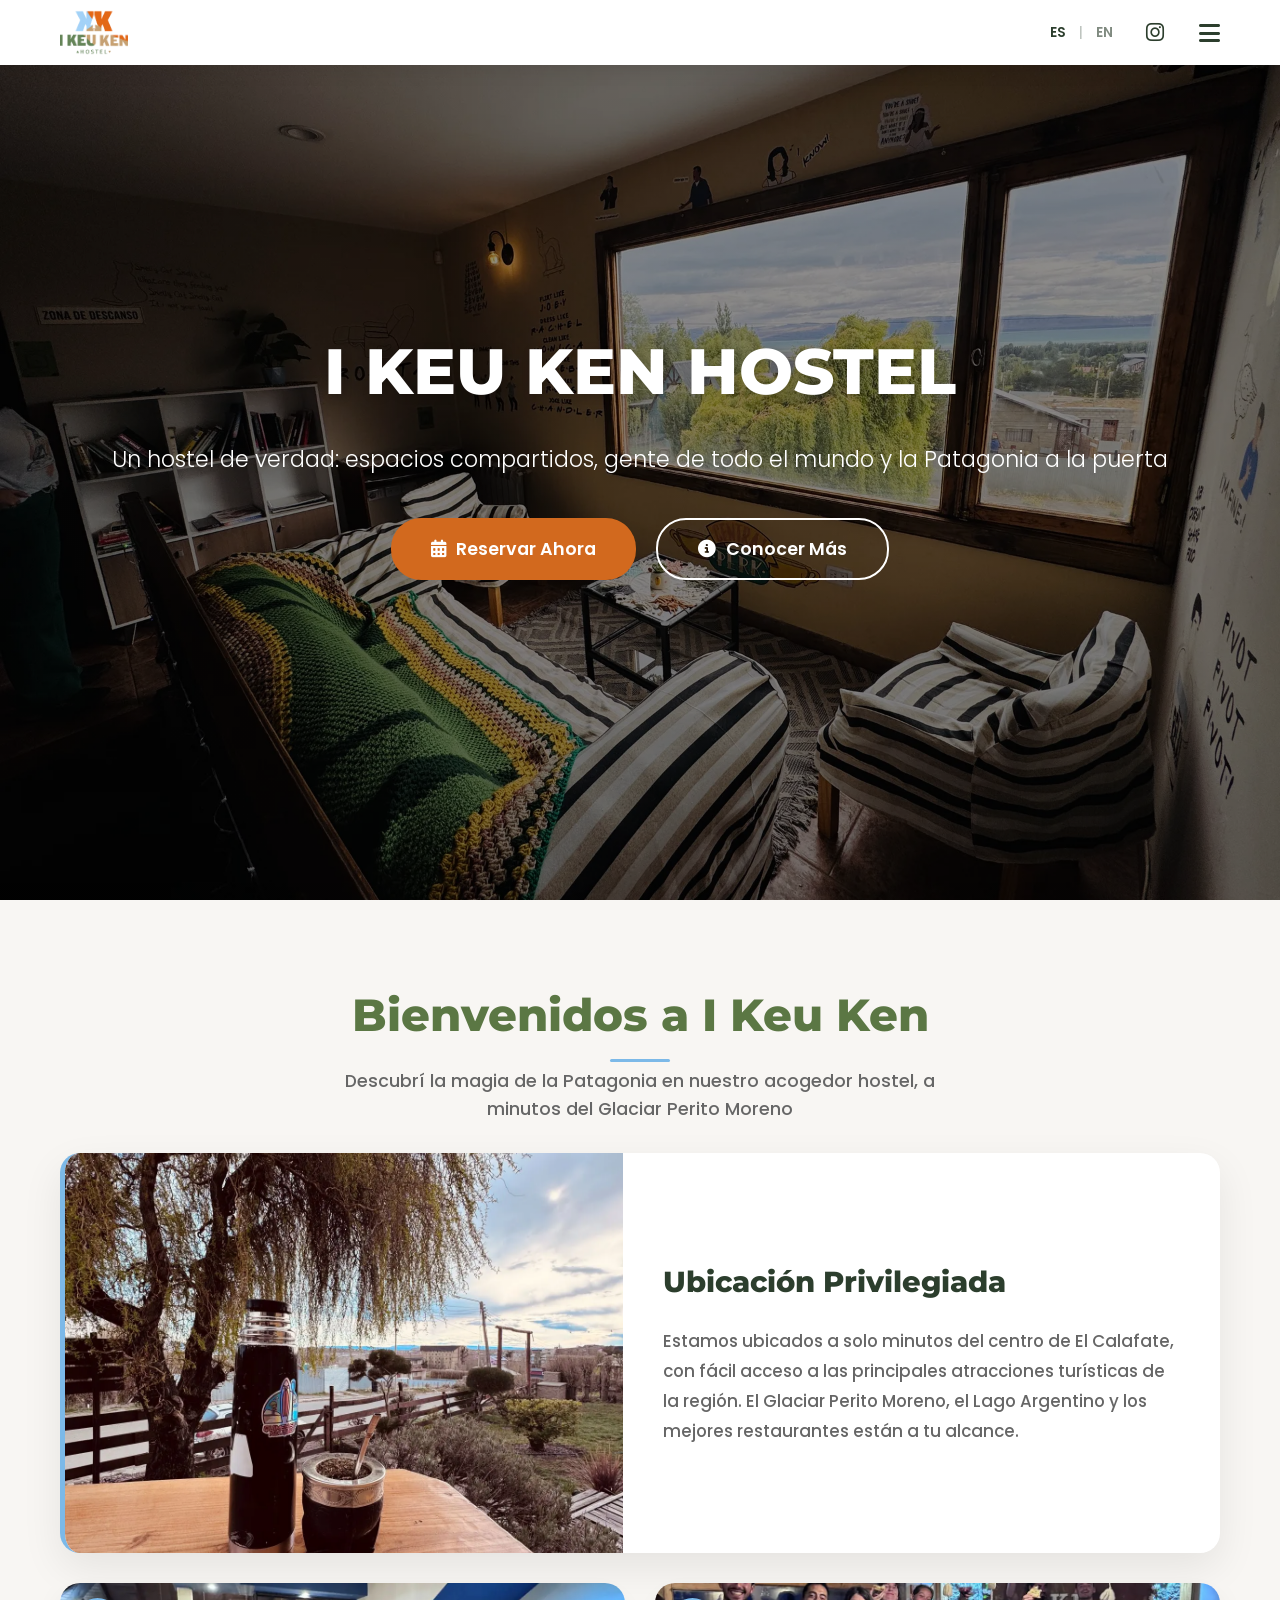
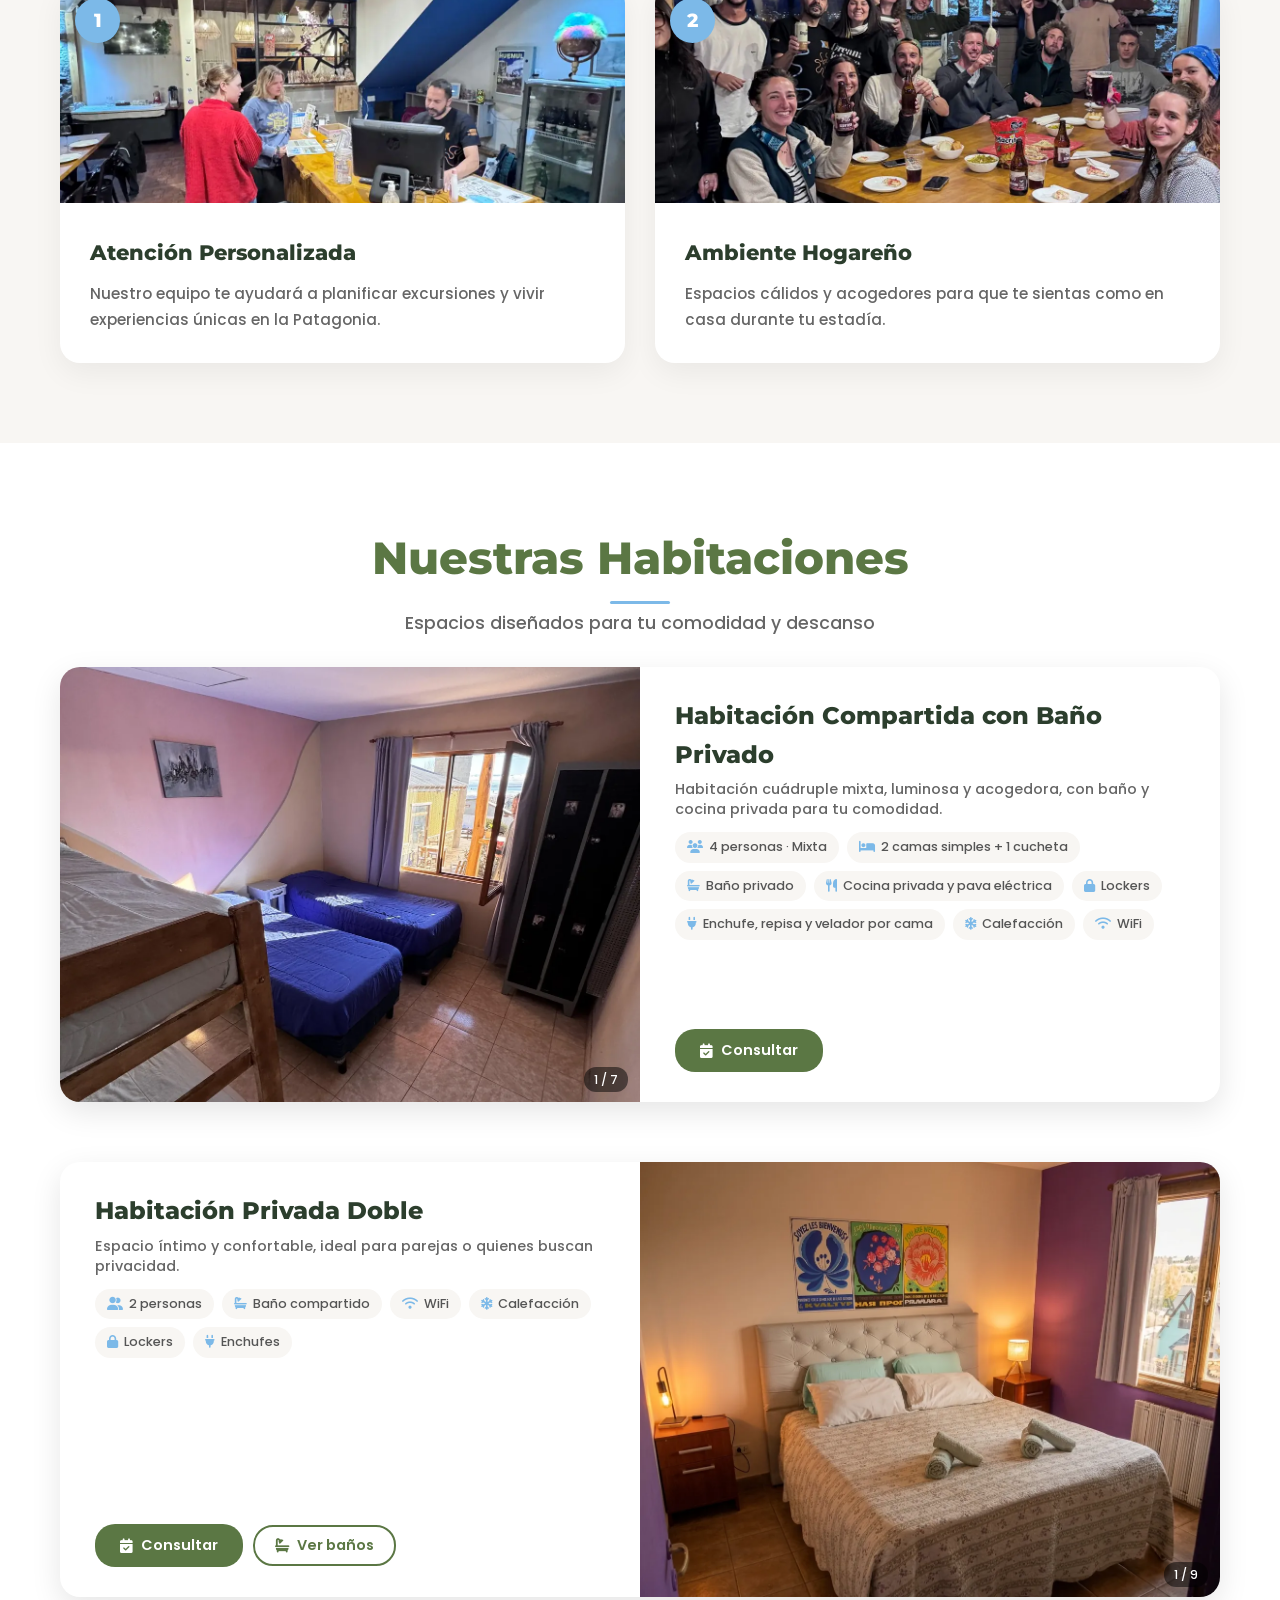
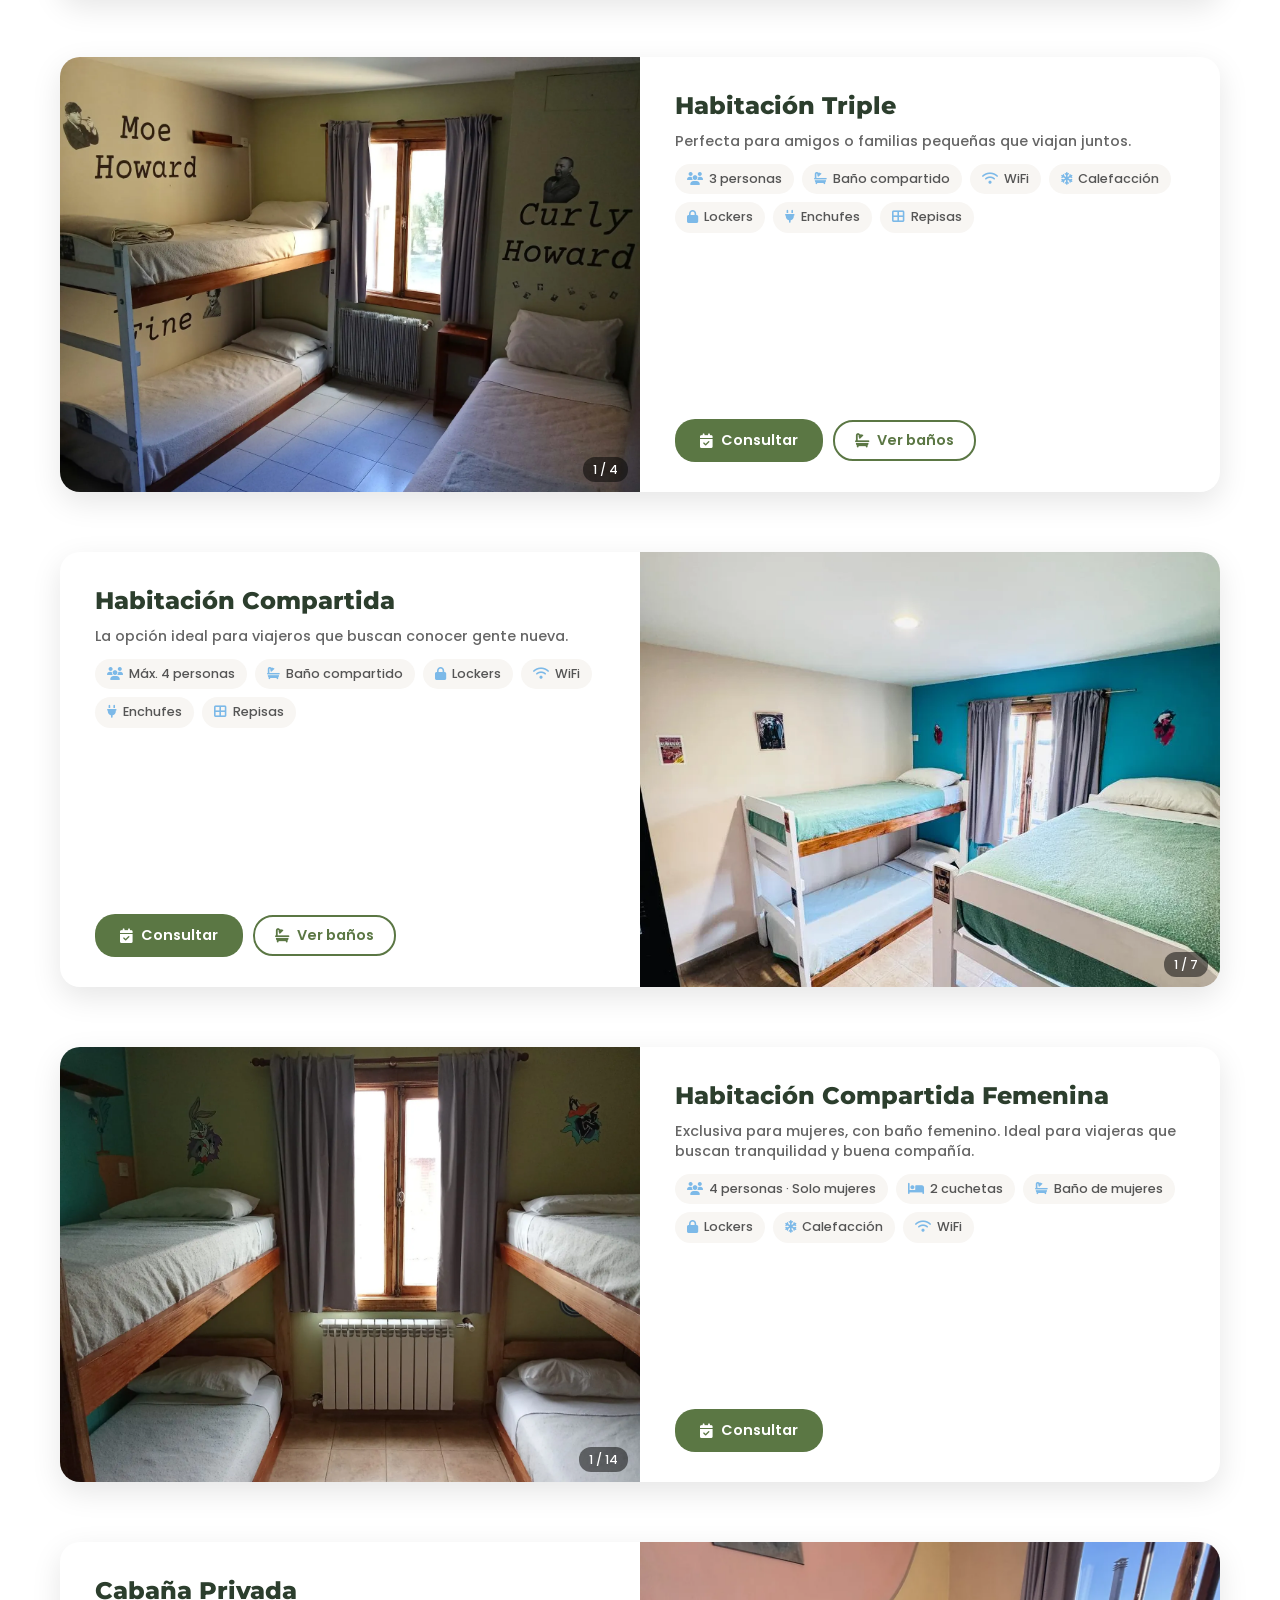
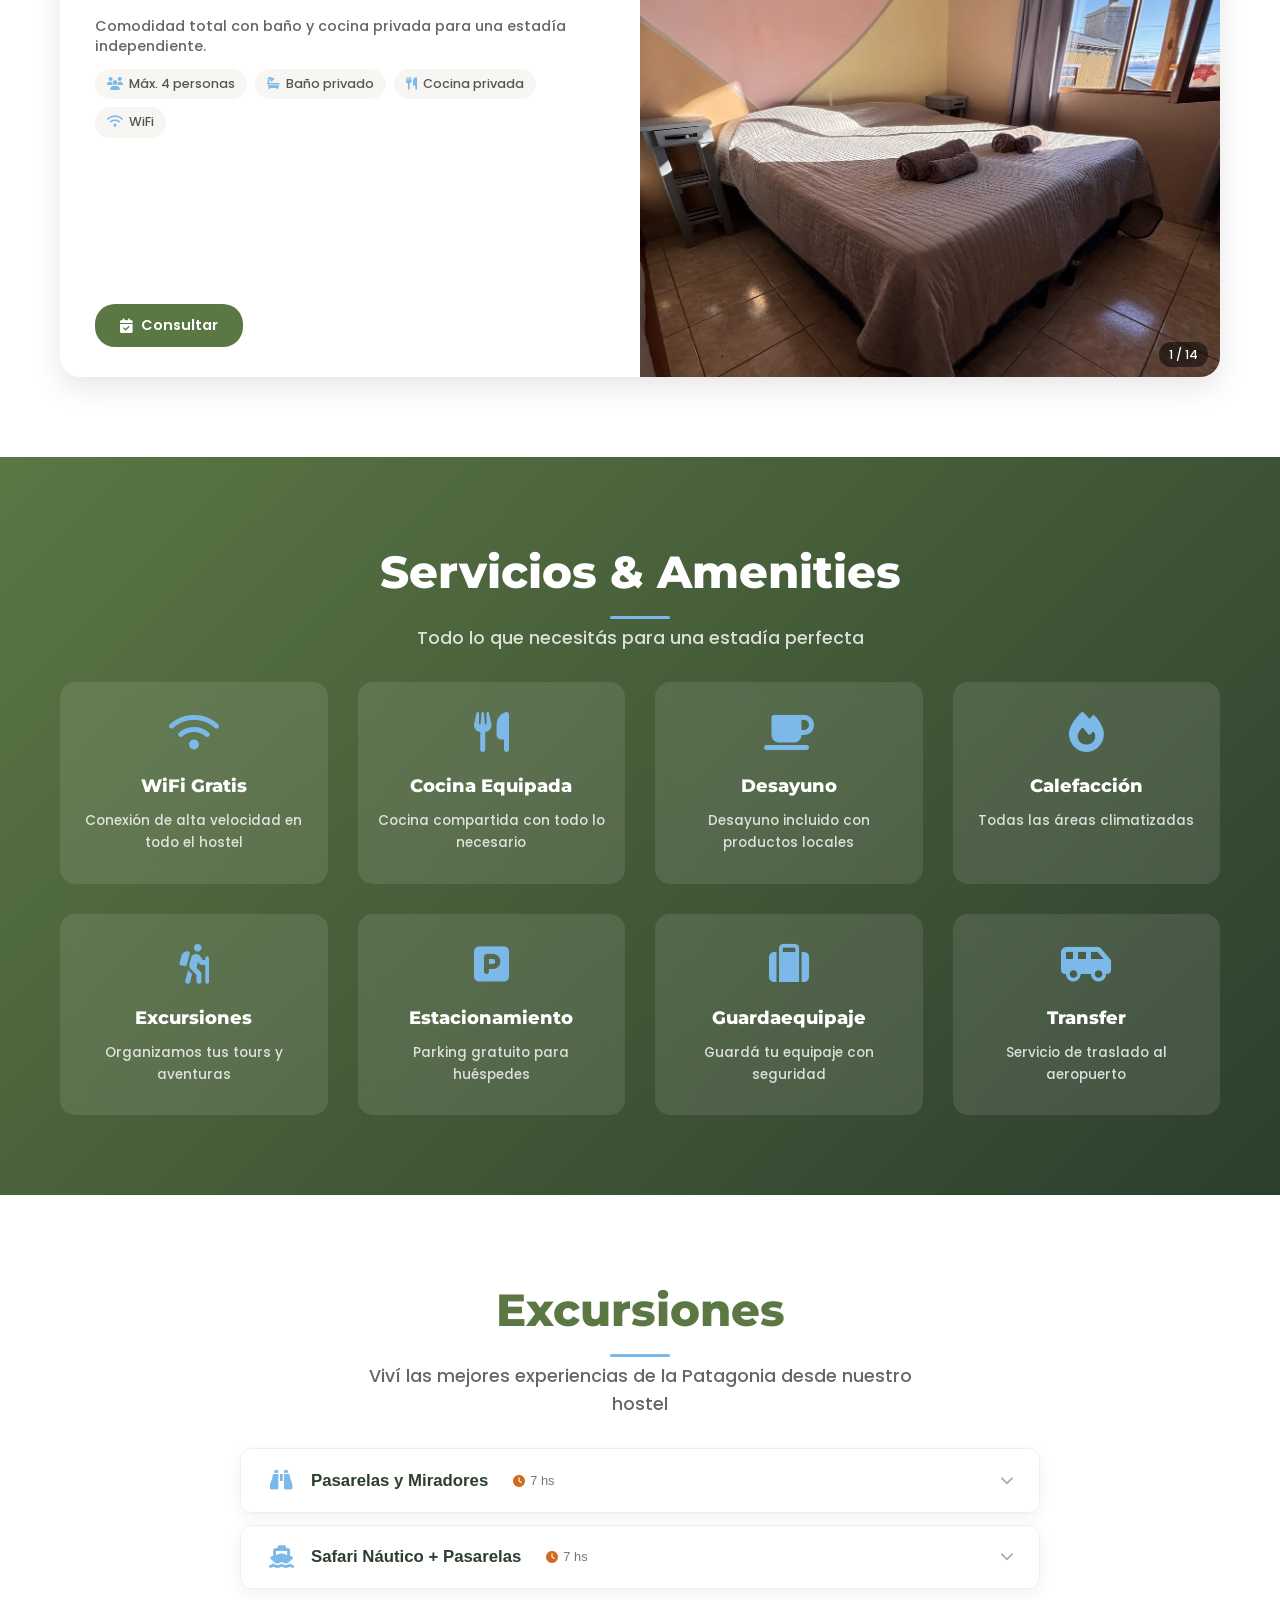
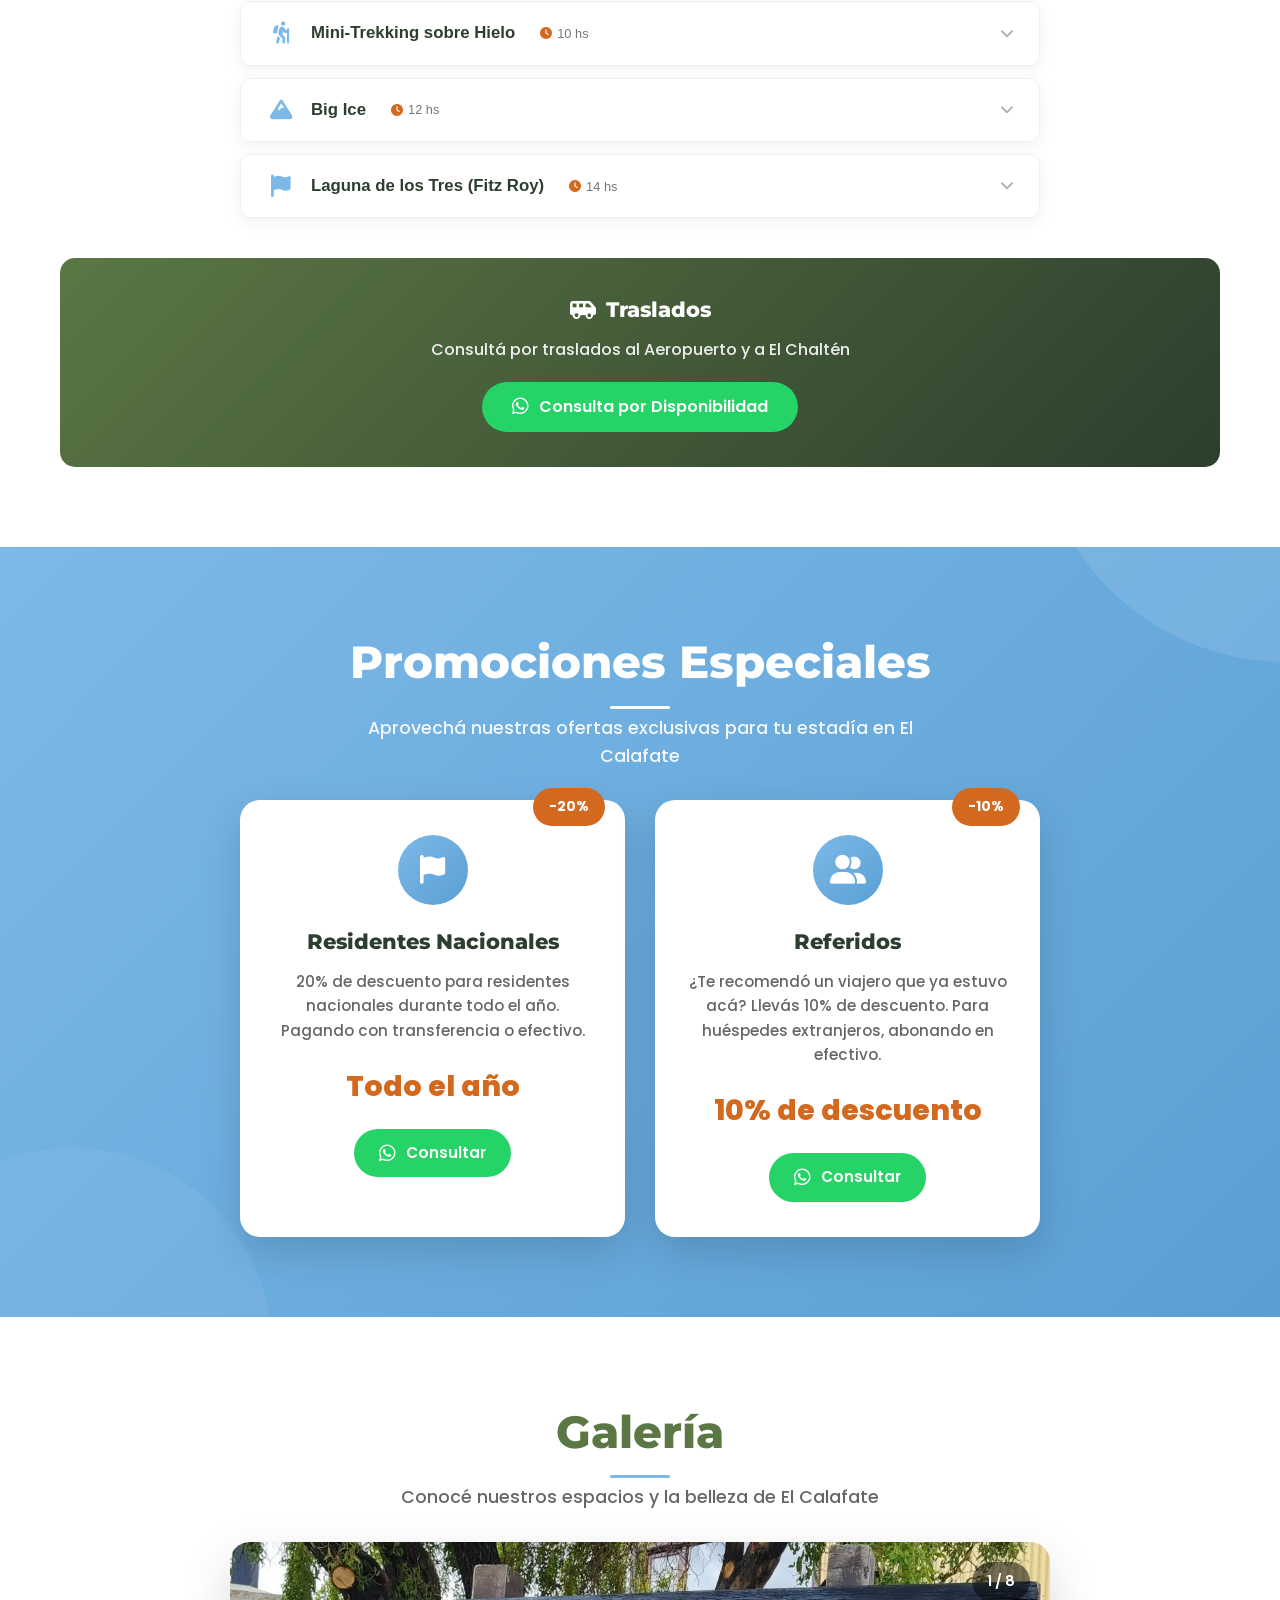
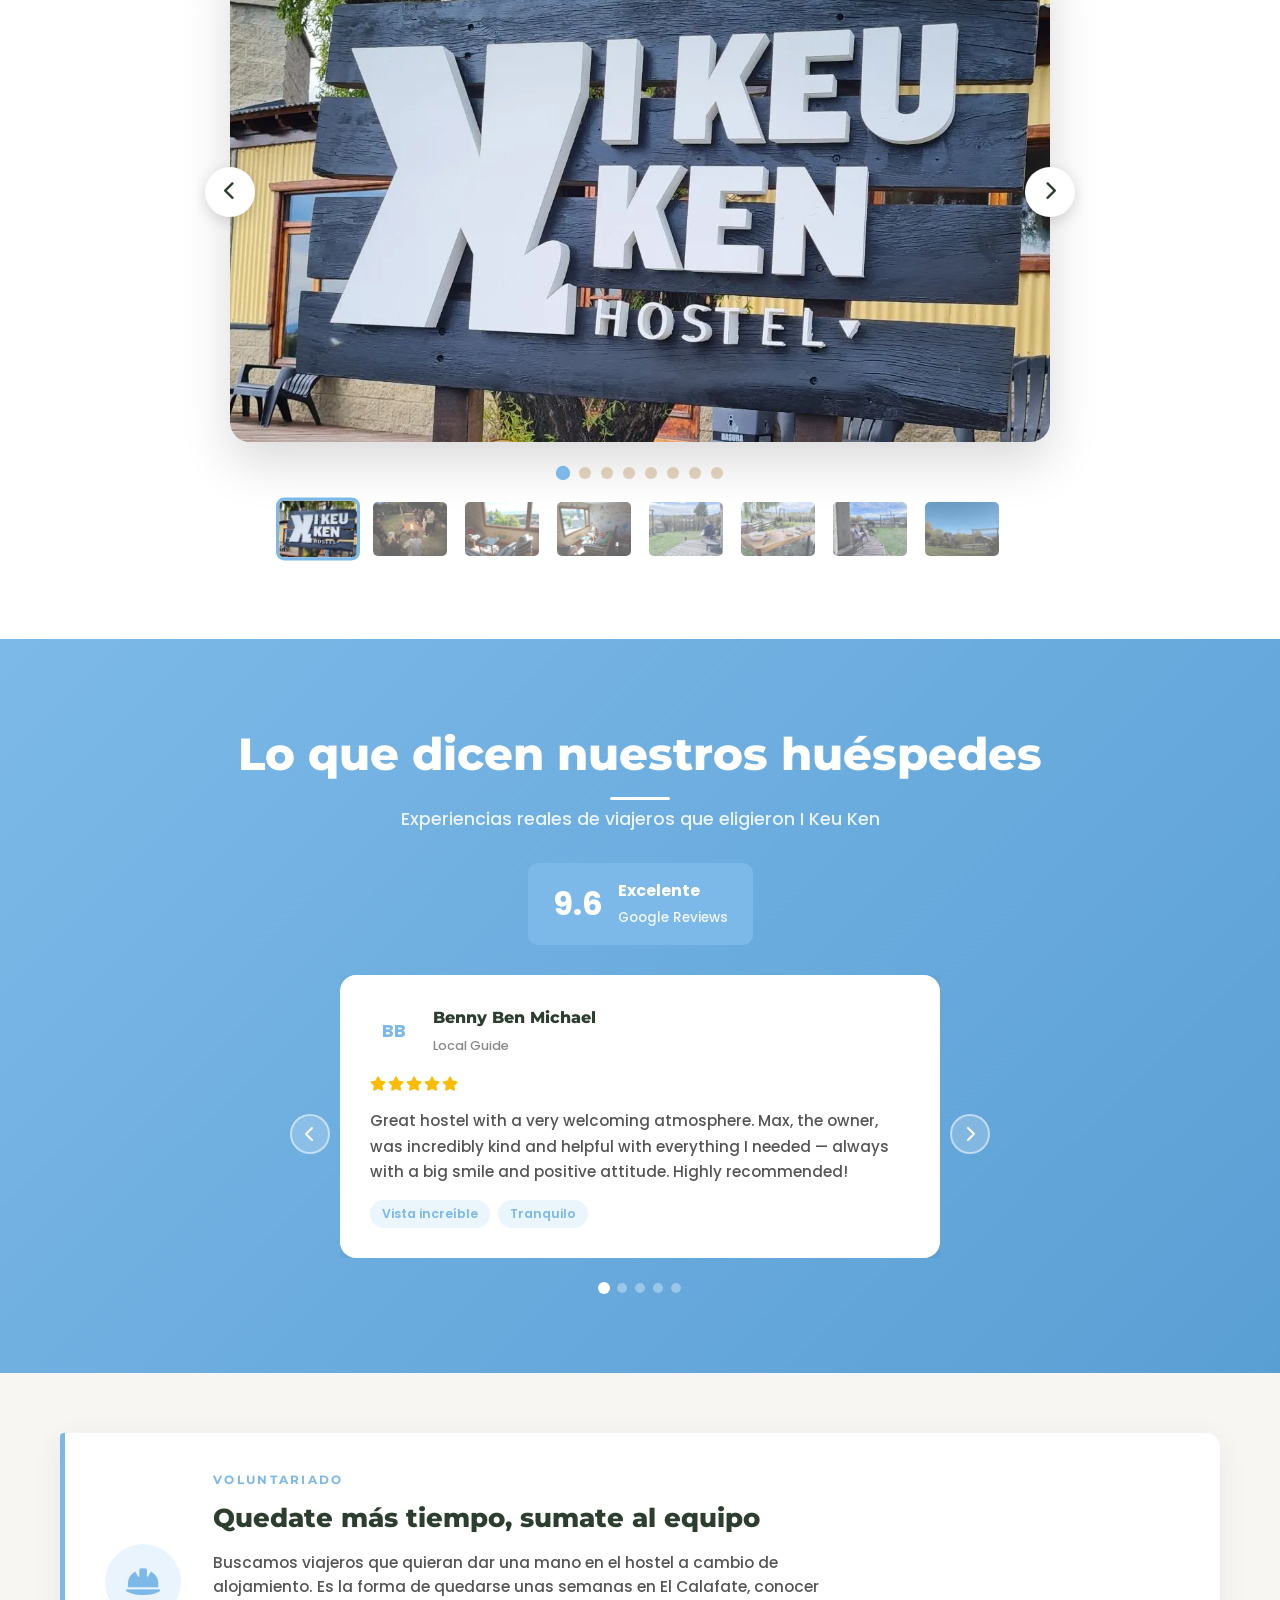
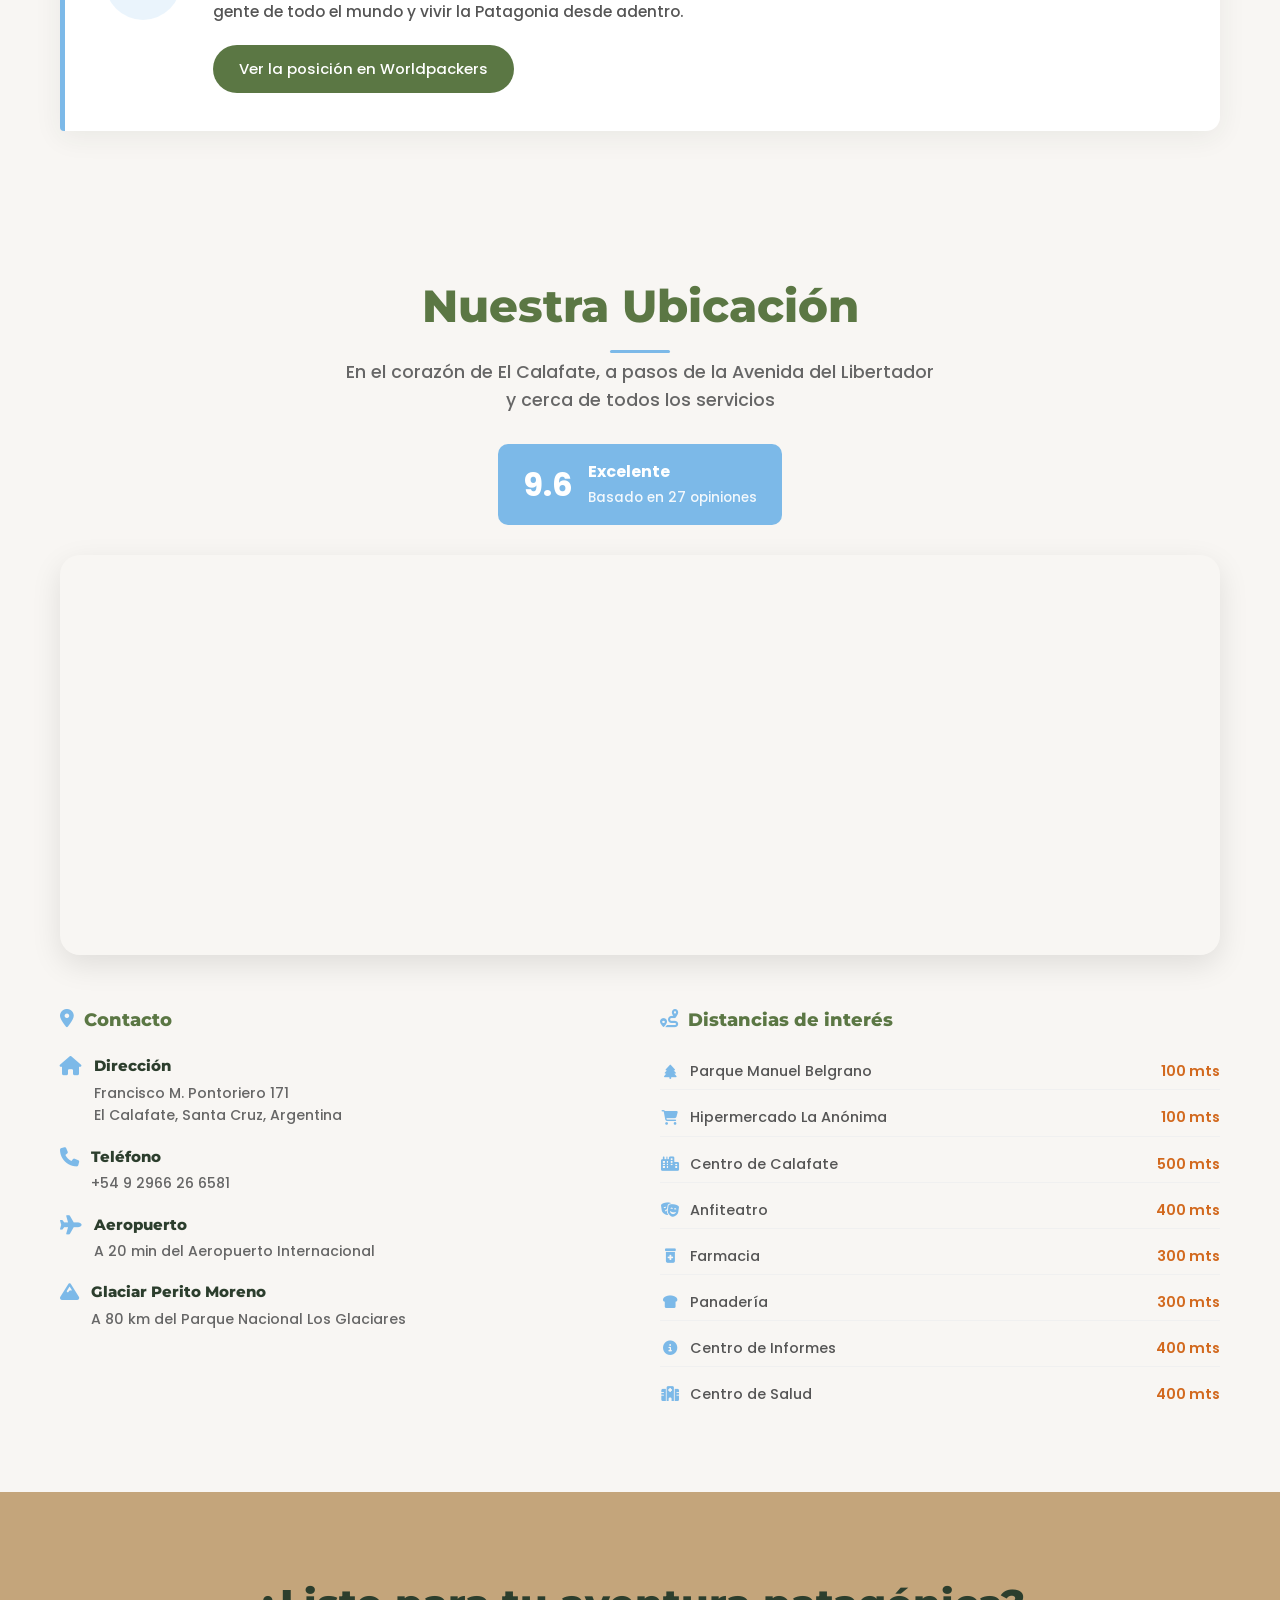
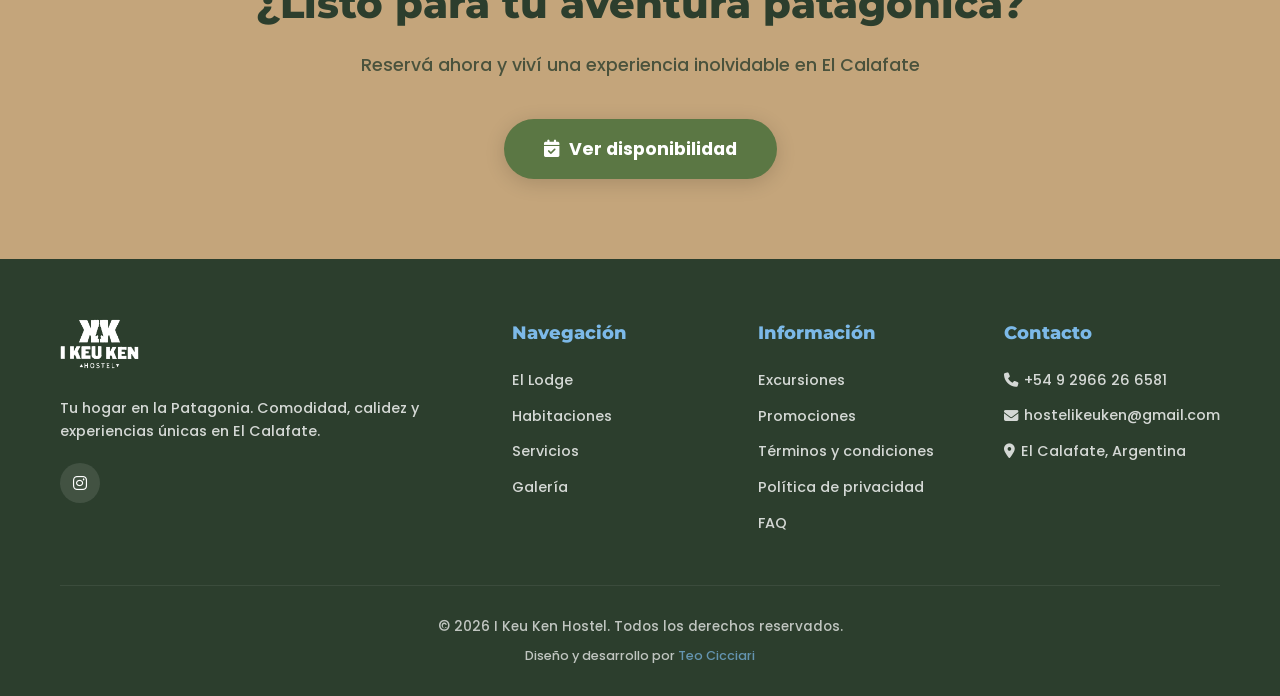
==== commit 0c2e691f: "Marcos 4:3 en las fotos de habitaciones y punto de foco por foto 39 de las 55 fotos son verticales y" ====
--- a/index.html
+++ b/index.html
@@ -289,7 +289,7 @@
                 <div class="room-card">
                     <div class="room-carousel">
                         <div class="room-slide active"><img loading="lazy" src="image_webp/Habitaciones/triple/4.webp" alt="Habitación Triple - foto 1 de 4"></div>
-                        <div class="room-slide"><img data-src="image_webp/Habitaciones/triple/1.webp" alt="Habitación Triple - foto 2 de 4"></div>
+                        <div class="room-slide"><img style="--foco:30%" data-src="image_webp/Habitaciones/triple/1.webp" alt="Habitación Triple - foto 2 de 4"></div>
                         <div class="room-slide"><img data-src="image_webp/Habitaciones/triple/2.webp" alt="Habitación Triple - foto 3 de 4"></div>
                         <div class="room-slide"><img data-src="image_webp/Habitaciones/triple/3.webp" alt="Habitación Triple - foto 4 de 4"></div>
                         <button class="room-carousel-btn prev" aria-label="Anterior" data-i18n-aria="aria.prev"><i class="fas fa-chevron-left"></i></button>
@@ -317,12 +317,12 @@
                 <div class="room-card reverse">
                     <div class="room-carousel">
                         <div class="room-slide active"><img loading="lazy" src="image_webp/Habitaciones/compartida/1.webp" alt="Habitación Compartida - foto 1 de 7"></div>
-                        <div class="room-slide"><img data-src="image_webp/Habitaciones/compartida/2.webp" alt="Habitación Compartida - foto 2 de 7"></div>
+                        <div class="room-slide"><img style="--foco:25%" data-src="image_webp/Habitaciones/compartida/2.webp" alt="Habitación Compartida - foto 2 de 7"></div>
                         <div class="room-slide"><img data-src="image_webp/Habitaciones/compartida/3.webp" alt="Habitación Compartida - foto 3 de 7"></div>
                         <div class="room-slide"><img data-src="image_webp/Habitaciones/compartida/4.webp" alt="Habitación Compartida - foto 4 de 7"></div>
                         <div class="room-slide"><img data-src="image_webp/Habitaciones/compartida/5.webp" alt="Habitación Compartida - foto 5 de 7"></div>
-                        <div class="room-slide"><img data-src="image_webp/Habitaciones/compartida/6.webp" alt="Habitación Compartida - foto 6 de 7"></div>
-                        <div class="room-slide"><img data-src="image_webp/Habitaciones/compartida/7.webp" alt="Habitación Compartida - foto 7 de 7"></div>
+                        <div class="room-slide"><img style="--foco:30%" data-src="image_webp/Habitaciones/compartida/6.webp" alt="Habitación Compartida - foto 6 de 7"></div>
+                        <div class="room-slide"><img style="--foco:30%" data-src="image_webp/Habitaciones/compartida/7.webp" alt="Habitación Compartida - foto 7 de 7"></div>
                         <button class="room-carousel-btn prev" aria-label="Anterior" data-i18n-aria="aria.prev"><i class="fas fa-chevron-left"></i></button>
                         <button class="room-carousel-btn next" aria-label="Siguiente" data-i18n-aria="aria.next"><i class="fas fa-chevron-right"></i></button>
                         <span class="room-counter"></span>
@@ -348,15 +348,15 @@
                     <div class="room-carousel">
                         <div class="room-slide active"><img loading="lazy" src="image_webp/Habitaciones/femenina/1.webp" alt="Habitación Compartida Femenina - foto 1 de 14"></div>
                         <div class="room-slide"><img data-src="image_webp/Habitaciones/femenina/2.webp" alt="Habitación Compartida Femenina - foto 2 de 14"></div>
-                        <div class="room-slide"><img data-src="image_webp/Habitaciones/femenina/3.webp" alt="Habitación Compartida Femenina - foto 3 de 14"></div>
+                        <div class="room-slide"><img style="--foco:10%" data-src="image_webp/Habitaciones/femenina/3.webp" alt="Habitación Compartida Femenina - foto 3 de 14"></div>
                         <div class="room-slide"><img data-src="image_webp/Habitaciones/femenina/4.webp" alt="Habitación Compartida Femenina - foto 4 de 14"></div>
-                        <div class="room-slide"><img data-src="image_webp/Habitaciones/femenina/5.webp" alt="Habitación Compartida Femenina - foto 5 de 14"></div>
+                        <div class="room-slide"><img style="--foco:60%" data-src="image_webp/Habitaciones/femenina/5.webp" alt="Habitación Compartida Femenina - foto 5 de 14"></div>
                         <div class="room-slide"><img data-src="image_webp/Habitaciones/femenina/6.webp" alt="Habitación Compartida Femenina - foto 6 de 14"></div>
                         <div class="room-slide"><img data-src="image_webp/Habitaciones/femenina/7.webp" alt="Habitación Compartida Femenina - foto 7 de 14"></div>
                         <div class="room-slide"><img data-src="image_webp/Habitaciones/femenina/8.webp" alt="Habitación Compartida Femenina - foto 8 de 14"></div>
                         <div class="room-slide"><img data-src="image_webp/banos/Entrada%20Banos%20Mujeres.webp" alt="Habitación Compartida Femenina - foto 9 de 14"></div>
-                        <div class="room-slide"><img data-src="image_webp/banos/Espejo%20Bacha%20mujeres.webp" alt="Habitación Compartida Femenina - foto 10 de 14"></div>
-                        <div class="room-slide"><img data-src="image_webp/banos/Espejo%20bacha%20Mujeres%202.webp" alt="Habitación Compartida Femenina - foto 11 de 14"></div>
+                        <div class="room-slide"><img style="--foco:55%" data-src="image_webp/banos/Espejo%20Bacha%20mujeres.webp" alt="Habitación Compartida Femenina - foto 10 de 14"></div>
+                        <div class="room-slide"><img style="--foco:55%" data-src="image_webp/banos/Espejo%20bacha%20Mujeres%202.webp" alt="Habitación Compartida Femenina - foto 11 de 14"></div>
                         <div class="room-slide"><img data-src="image_webp/banos/Caricaturas%20Mujeres.webp" alt="Habitación Compartida Femenina - foto 12 de 14"></div>
                         <div class="room-slide"><img data-src="image_webp/banos/Cortina%20Duchas.webp" alt="Habitación Compartida Femenina - foto 13 de 14"></div>
                         <div class="room-slide"><img data-src="image_webp/banos/Ducha%20mujeres.webp" alt="Habitación Compartida Femenina - foto 14 de 14"></div>
--- a/styles.css
+++ b/styles.css
@@ -607,7 +607,6 @@
     overflow: hidden;
     box-shadow: 0 10px 30px rgba(0,0,0,0.1);
     transition: transform 0.3s;
-    height: 350px;
 }
 
 .room-card:hover {
@@ -624,13 +623,19 @@
 
 .room-carousel {
     position: relative;
-    height: 350px;
+    /* 4:3 sobre la columna de 580px: las fotos verticales del celular pierden
+       mucho menos alto que con el marco apaisado de antes (350px). Es un minimo:
+       si el texto de al lado es mas largo, la foto acompana y nada se corta. */
+    min-height: 435px;
     overflow: hidden;
 }
 
 .room-slide {
     display: none;
-    height: 100%;
+    /* fuera del flujo: la foto llena el marco pero no decide su alto
+       (si no, una vertical estira la tarjeta a su tamano natural) */
+    position: absolute;
+    inset: 0;
 }
 
 .room-slide.active {
@@ -642,6 +647,7 @@
     width: 100%;
     height: 100%;
     object-fit: cover;
+    object-position: center var(--foco, 40%); /* fotos de ambientes: sobra piso, no techo */
 }
 
 .room-carousel-btn {
@@ -2104,7 +2110,10 @@
 
     .room-card {
         grid-template-columns: 1fr 1fr;
-        height: 300px;
+    }
+
+    .room-carousel {
+        min-height: 360px;
     }
 
     .room-content h3 {
@@ -2214,7 +2223,9 @@
     }
 
     .room-carousel {
-        height: 250px;
+        min-height: 0;
+        width: 100%;
+        aspect-ratio: 4 / 3;
     }
 
     .room-content {
